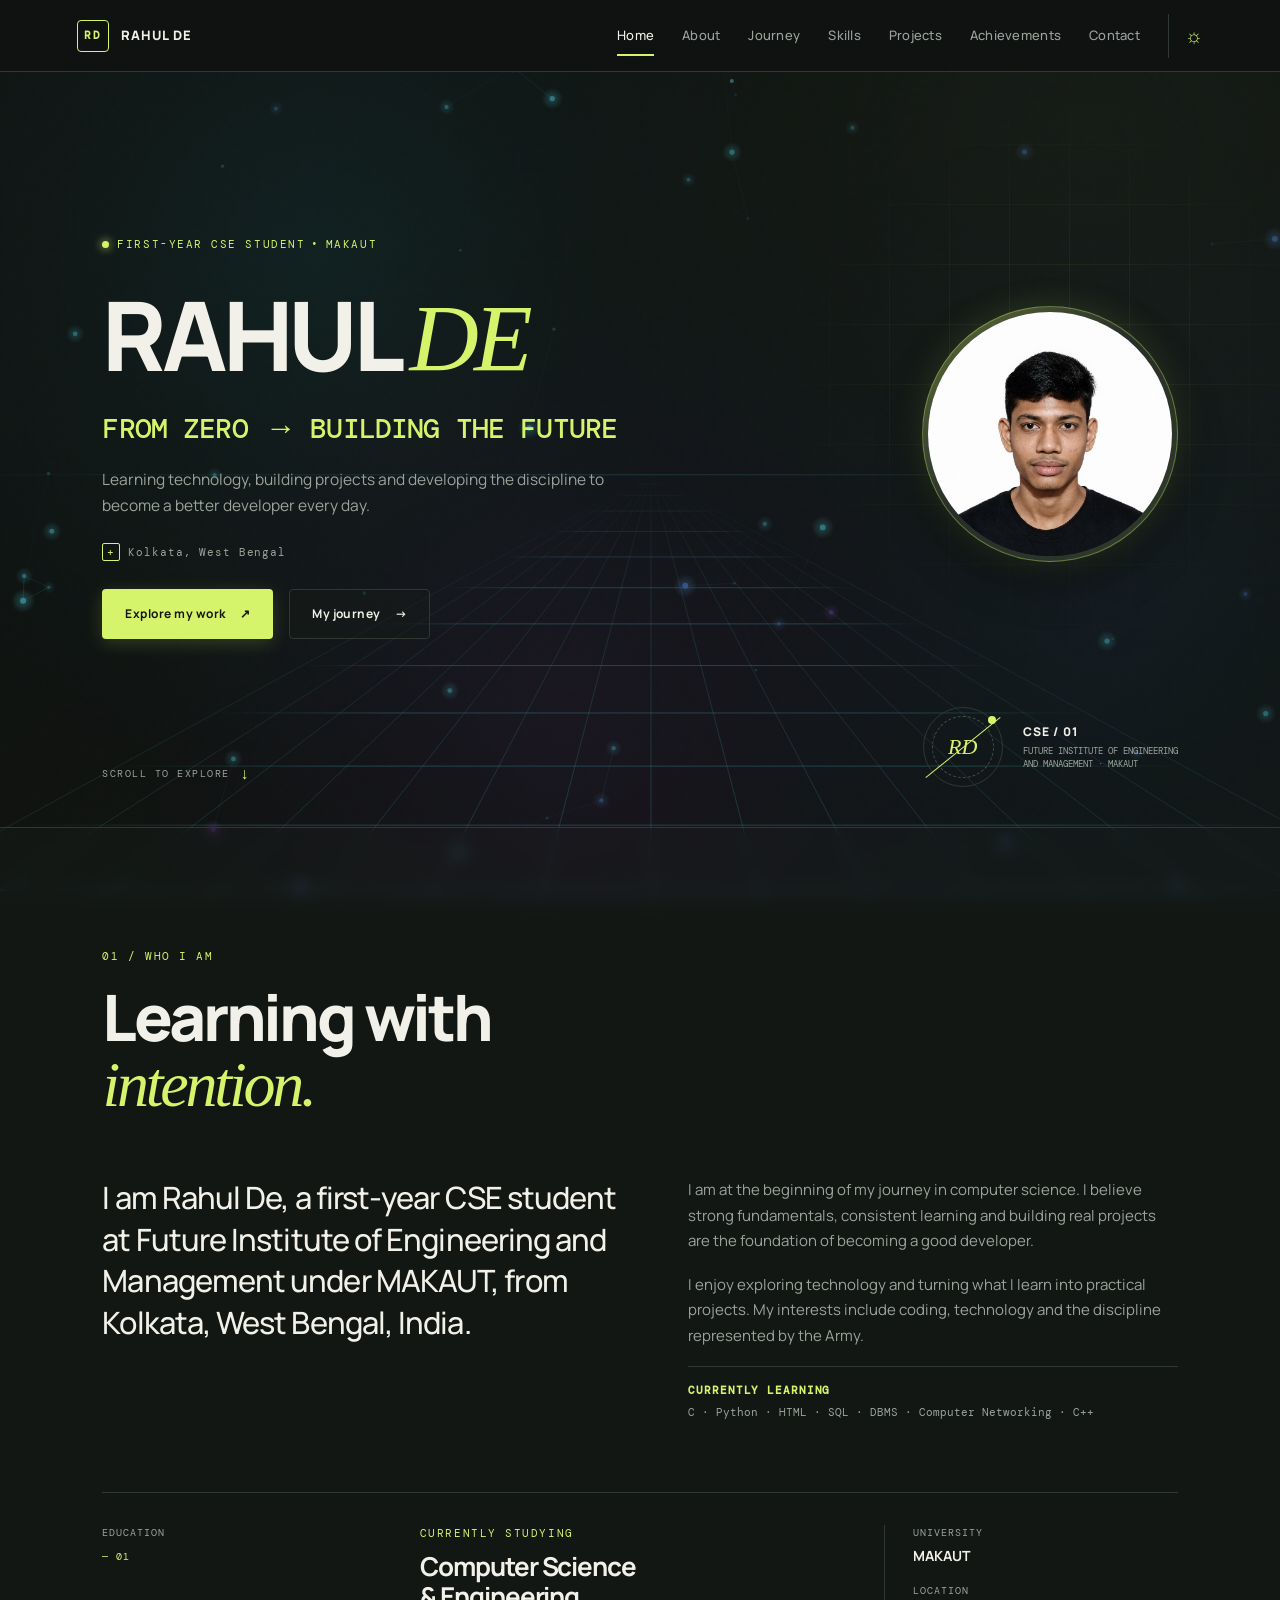
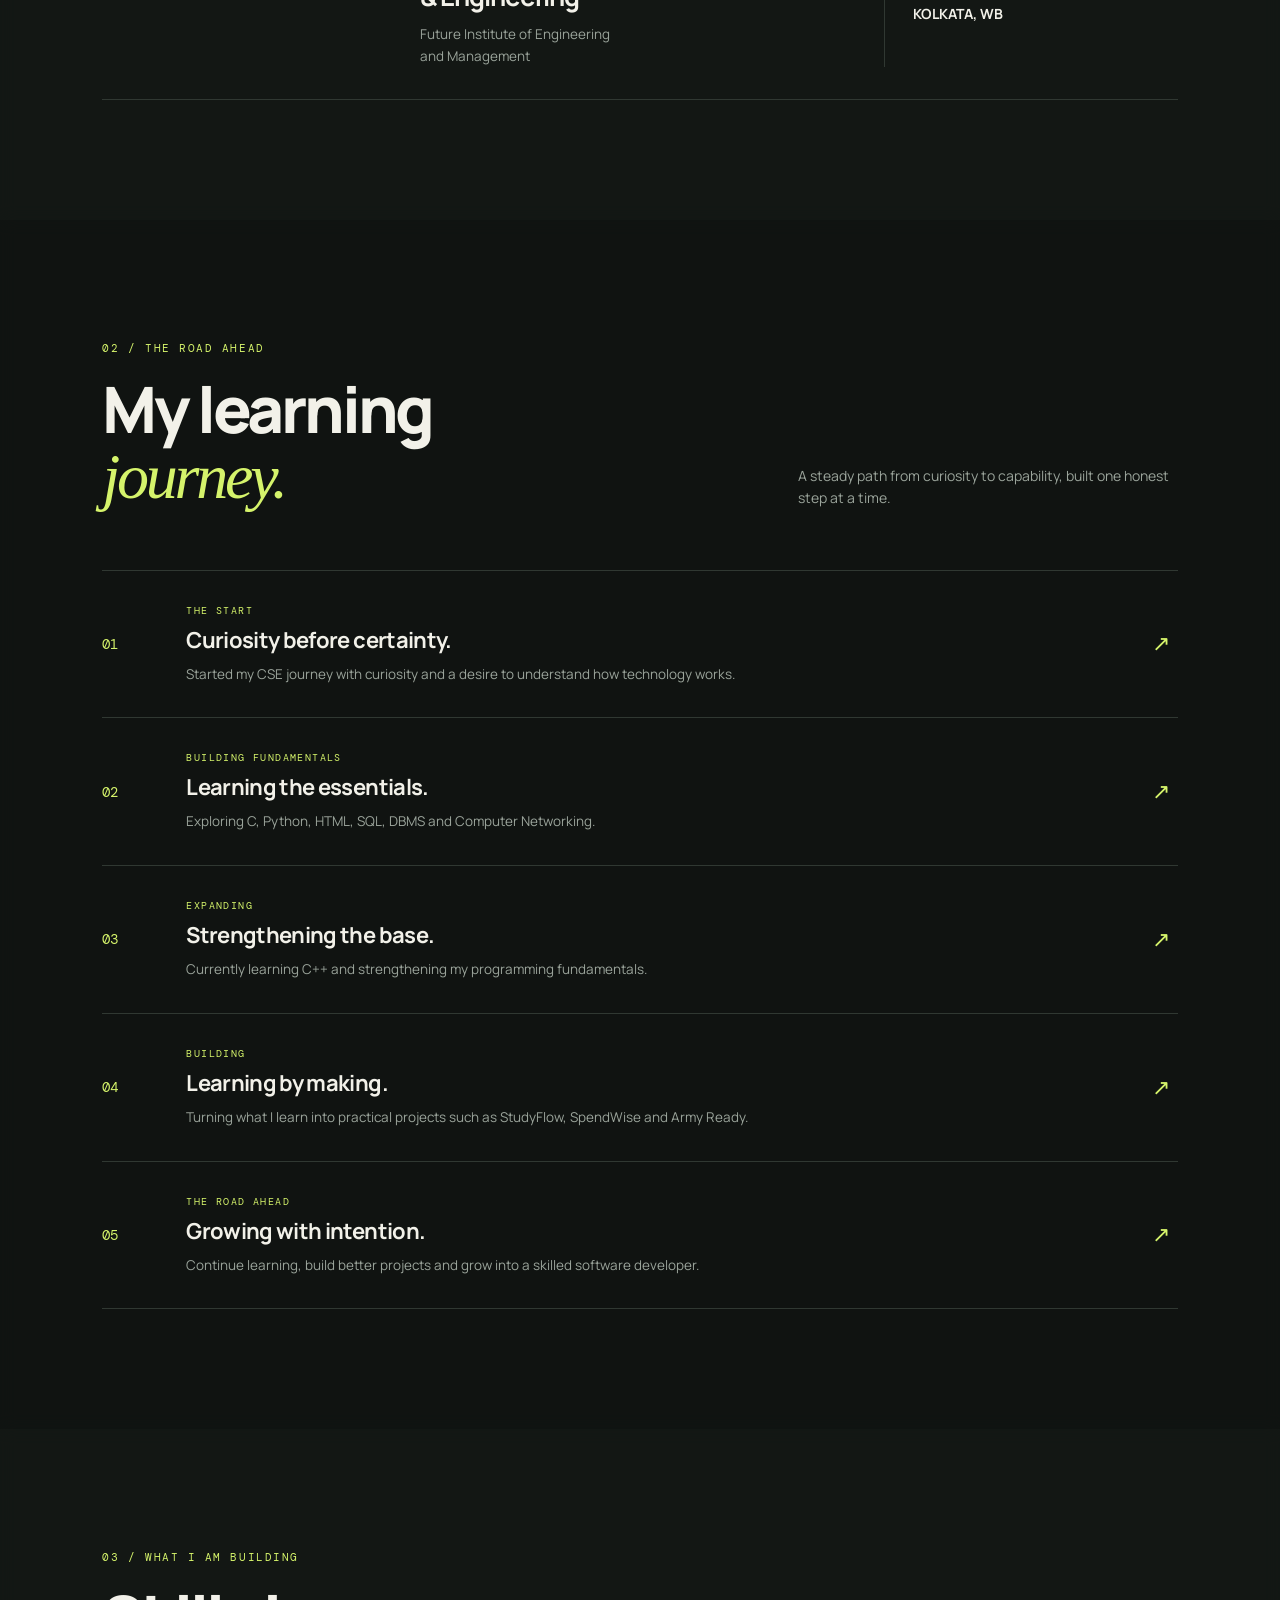
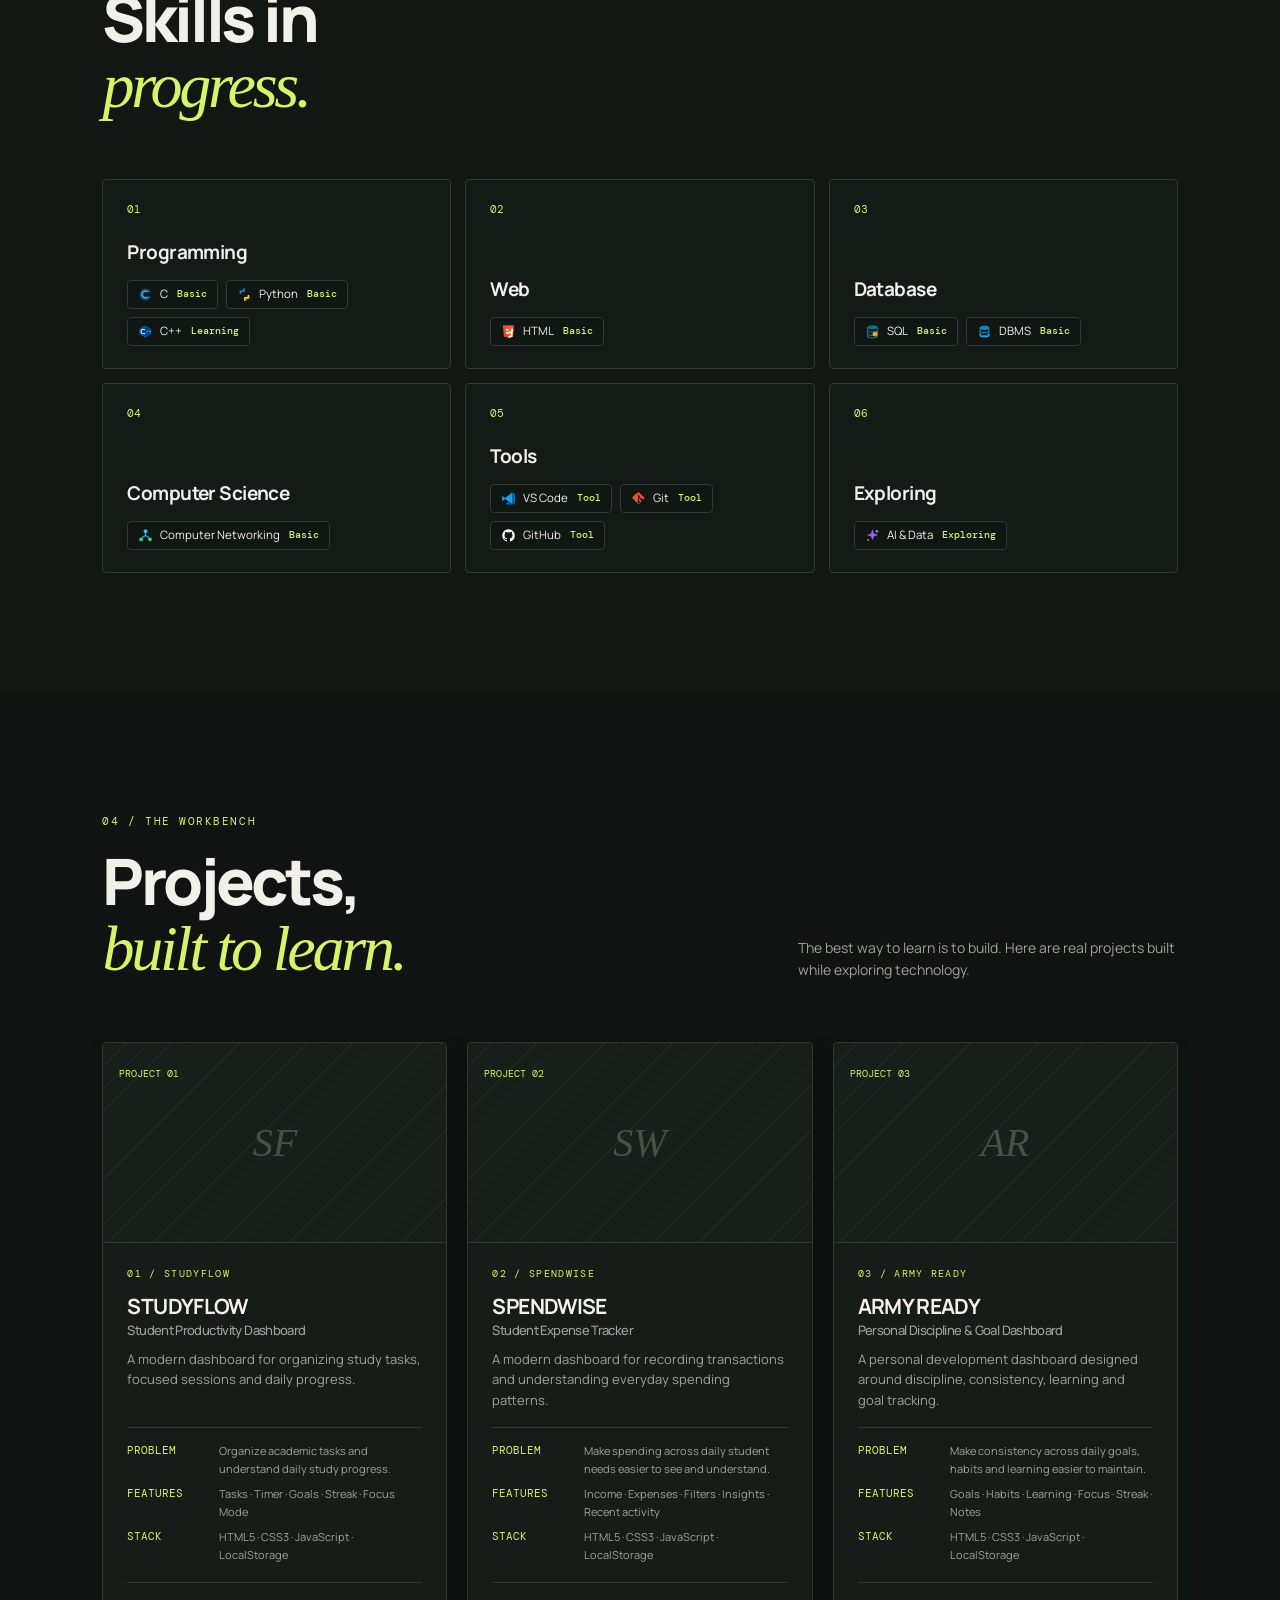
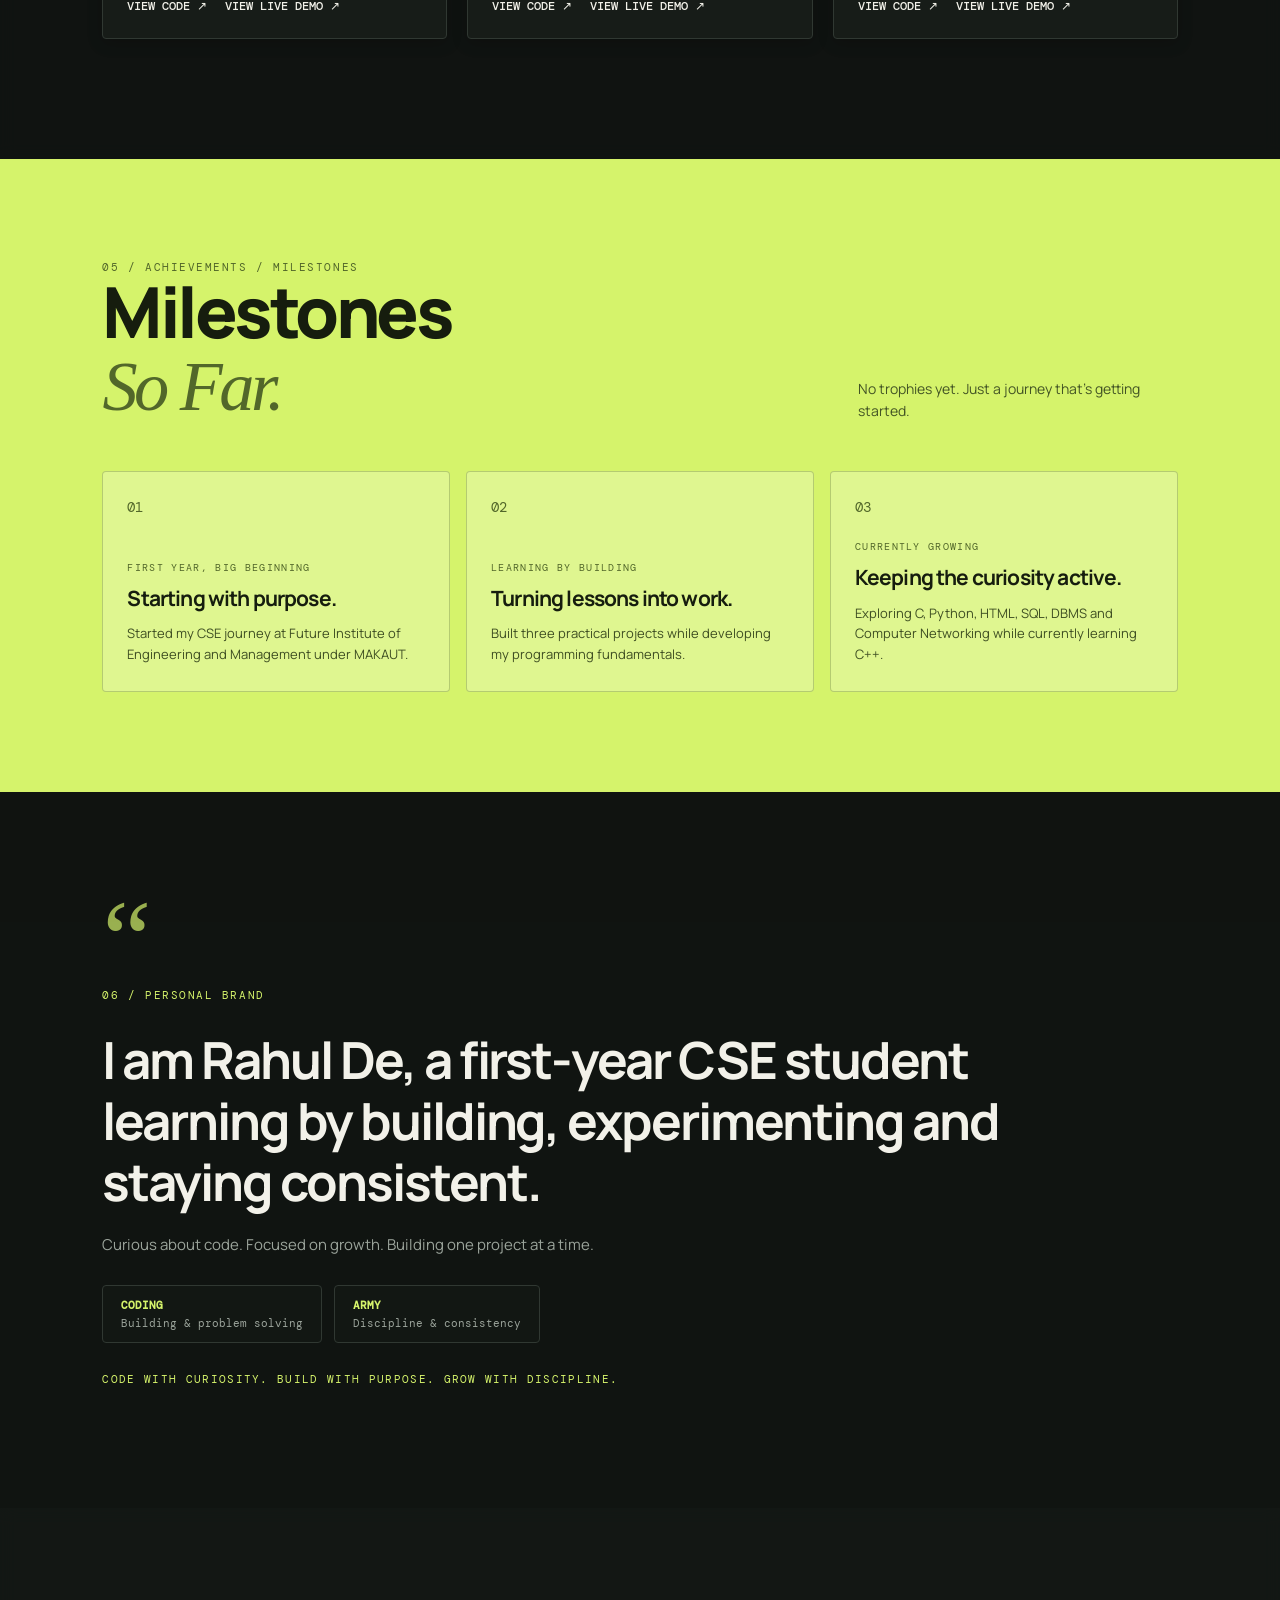
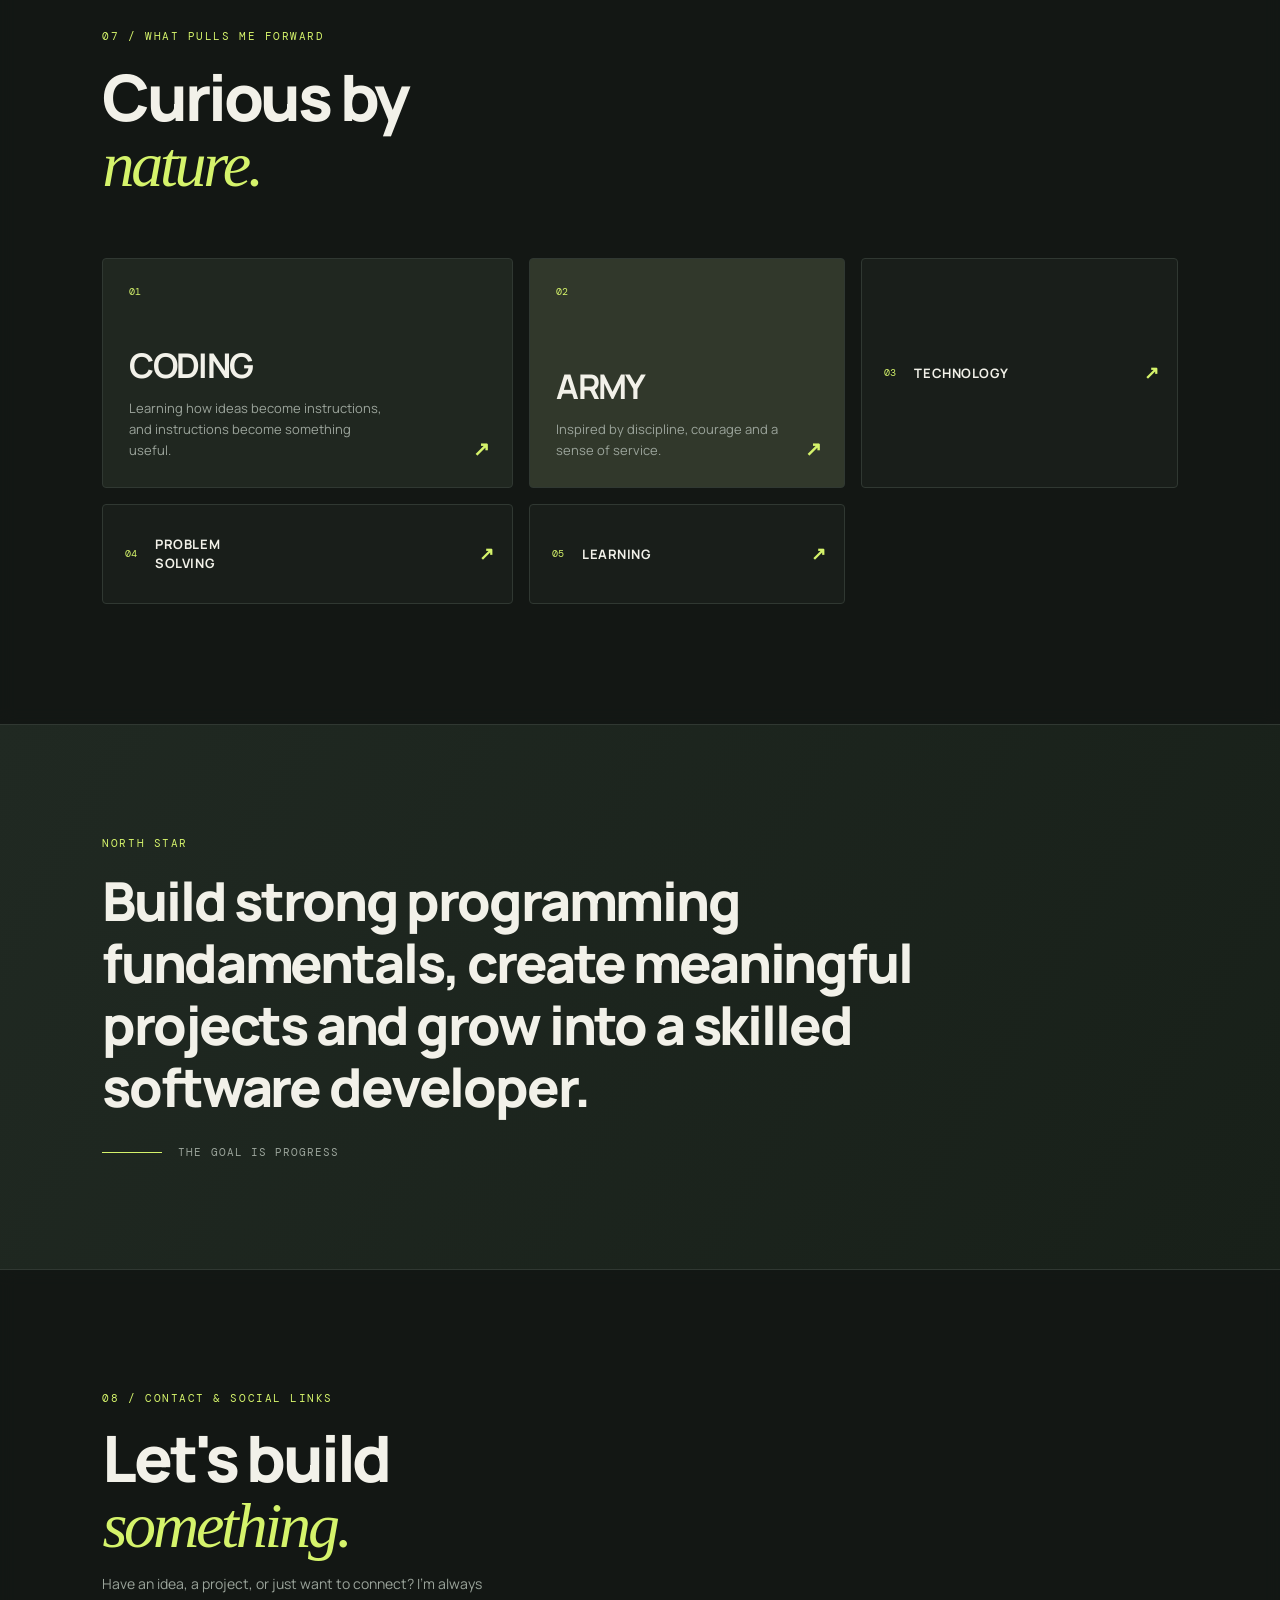
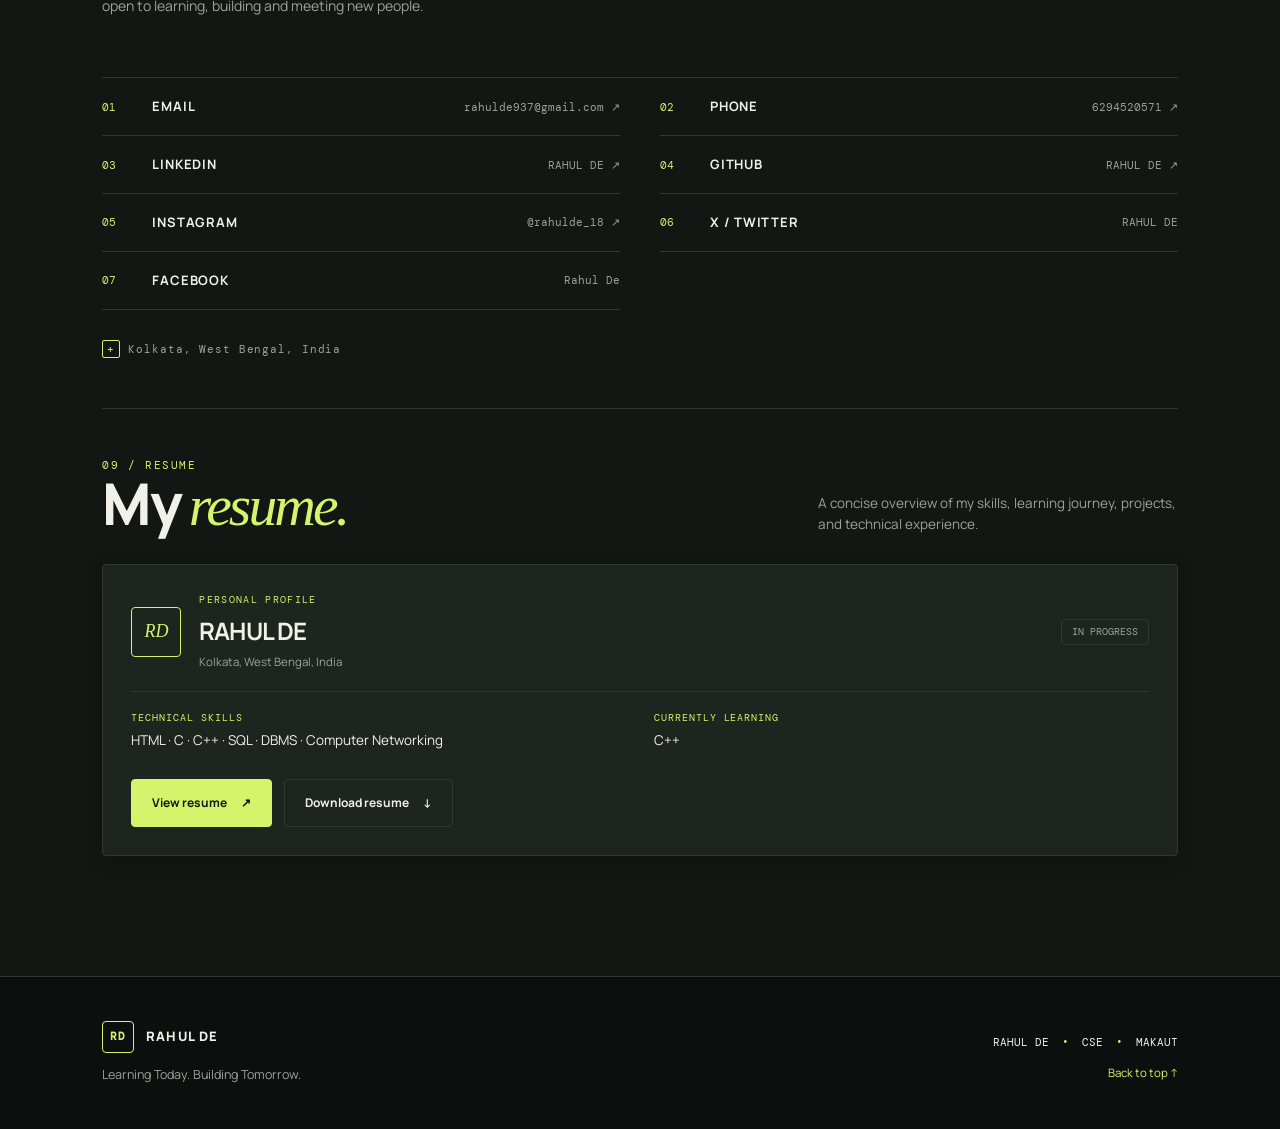
==== RAHUL-DE-PORTFOLIO/index.html @ 6ee325c4 "Add futuristic animated background" ====
<!doctype html>
<html lang="en">
<head>
	<meta charset="utf-8">
	<meta name="viewport" content="width=device-width, initial-scale=1">
	<meta name="description" content="Rahul De is a first-year CSE student beginning his journey in programming, technology and problem solving.">
	<title>Rahul De | CSE Student</title>
	<link rel="preconnect" href="https://fonts.googleapis.com">
	<link rel="preconnect" href="https://fonts.gstatic.com" crossorigin>
	<link href="https://fonts.googleapis.com/css2?family=DM+Mono:wght@400;500&family=Manrope:wght@400;500;600;700;800&display=swap" rel="stylesheet">
	<link rel="stylesheet" href="style.css">
</head>
<body>
	<canvas id="futuristic-bg" class="futuristic-bg cyber-bg" aria-hidden="true"></canvas>
	<div class="scroll-progress" aria-hidden="true"><span></span></div>
	
	<header class="site-header">
		<a class="brand" href="#home" aria-label="Rahul De home"><span>RD</span><strong>RAHUL DE</strong></a>
		<button class="menu-toggle" type="button" aria-expanded="false" aria-controls="site-nav" aria-label="Toggle navigation menu">
			<span></span><span></span><span></span>
			<span class="sr-only">Toggle navigation menu</span>
		</button>
		<nav id="site-nav" class="site-nav" aria-label="Main navigation">
			<a class="nav-link active" href="#home">Home</a>
			<a class="nav-link" href="#about">About</a>
			<a class="nav-link" href="#journey">Journey</a>
			<a class="nav-link" href="#skills">Skills</a>
			<a class="nav-link" href="#projects">Projects</a>
			<a class="nav-link" href="#achievements">Achievements</a>
			<a class="nav-link" href="#contact">Contact</a>
			<button class="theme-toggle" type="button" aria-label="Switch to light theme" title="Toggle theme">
				<span class="theme-icon">☼</span>
			</button>
		</nav>
	</header>

	<main>
		<!-- 01. Hero Section -->
		<section id="home" class="hero section-pad">
			<div class="hero-grid-art" aria-hidden="true"></div>
			<div class="hero-container">
				<div class="hero-copy reveal">
					<p class="eyebrow"><span class="eyebrow-dot"></span> FIRST-YEAR CSE STUDENT <b>•</b> MAKAUT</p>
					<h1>RAHUL <em>DE</em></h1>
					<p class="hero-statement">FROM ZERO <span>→</span> BUILDING THE FUTURE</p>
					<p class="hero-intro">Learning technology, building projects and developing the discipline to become a better developer every day.</p>
					<div class="hero-location"><span>+</span> Kolkata, West Bengal</div>
					<div class="button-row">
						<a class="button button-primary" href="#projects">Explore my work <span>↗</span></a>
						<a class="button button-quiet" href="#about">My journey <span>→</span></a>
					</div>
				</div>
				<div class="hero-photo reveal">
					<div class="hero-photo-frame">
						<img src="./1787078400465_proimage.png" alt="Rahul De - CSE Student" class="hero-photo-img">
					</div>
				</div>
			</div>
			<div class="hero-meta reveal">
				<div class="orbit">
					<span class="orbit-line"></span>
					<span class="orbit-dot"></span>
					<div class="initials">RD</div>
				</div>
				<div>
					<p>CSE / 01</p>
					<small>FUTURE INSTITUTE OF ENGINEERING</small>
					<small>AND MANAGEMENT · MAKAUT</small>
				</div>
			</div>
			<div class="hero-scroll">SCROLL TO EXPLORE <span>↓</span></div>
		</section>

		<!-- 02. About Section -->
		<section id="about" class="section-pad about-section">
			<div class="section-heading reveal">
				<p class="kicker">01 / WHO I AM</p>
				<h2>Learning with<br><i>intention.</i></h2>
			</div>
			<div class="about-grid">
				<div class="about-lead reveal">
					<p>I am Rahul De, a first-year CSE student at Future Institute of Engineering and Management under MAKAUT, from Kolkata, West Bengal, India.</p>
				</div>
				<div class="about-detail reveal">
					<p>I am at the beginning of my journey in computer science. I believe strong fundamentals, consistent learning and building real projects are the foundation of becoming a good developer.</p>
					<p>I enjoy exploring technology and turning what I learn into practical projects. My interests include coding, technology and the discipline represented by the Army.</p>
					<p class="about-learning"><strong>CURRENTLY LEARNING</strong><span>C · Python · HTML · SQL · DBMS · Computer Networking · C++</span></p>
				</div>
			</div>
			<div class="education reveal">
				<div class="education-label">EDUCATION <span>— 01</span></div>
				<div class="education-main">
					<p class="mono">CURRENTLY STUDYING</p>
					<h3>Computer Science<br>&amp; Engineering</h3>
					<p>Future Institute of Engineering<br>and Management</p>
				</div>
				<div class="education-side">
					<p>UNIVERSITY</p>
					<strong>MAKAUT</strong>
					<p>LOCATION</p>
					<strong>KOLKATA, WB</strong>
				</div>
			</div>
		</section>

		<!-- 03. Journey Section -->
		<section id="journey" class="section-pad journey-section">
			<div class="section-heading reveal">
				<div>
					<p class="kicker">02 / THE ROAD AHEAD</p>
					<h2>My learning<br><i>journey.</i></h2>
				</div>
				<p class="heading-note">A steady path from curiosity to capability, built one honest step at a time.</p>
			</div>
			<div class="journey-list">
				<article class="journey-item reveal">
					<span class="journey-number">01</span>
					<div>
						<p class="mono">THE START</p>
						<h3>Curiosity before certainty.</h3>
						<p>Started my CSE journey with curiosity and a desire to understand how technology works.</p>
					</div>
					<span class="journey-mark">↗</span>
				</article>
				<article class="journey-item reveal">
					<span class="journey-number">02</span>
					<div>
						<p class="mono">BUILDING FUNDAMENTALS</p>
						<h3>Learning the essentials.</h3>
						<p>Exploring C, Python, HTML, SQL, DBMS and Computer Networking.</p>
					</div>
					<span class="journey-mark">↗</span>
				</article>
				<article class="journey-item reveal">
					<span class="journey-number">03</span>
					<div>
						<p class="mono">EXPANDING</p>
						<h3>Strengthening the base.</h3>
						<p>Currently learning C++ and strengthening my programming fundamentals.</p>
					</div>
					<span class="journey-mark">↗</span>
				</article>
				<article class="journey-item reveal">
					<span class="journey-number">04</span>
					<div>
						<p class="mono">BUILDING</p>
						<h3>Learning by making.</h3>
						<p>Turning what I learn into practical projects such as StudyFlow, SpendWise and Army Ready.</p>
					</div>
					<span class="journey-mark">↗</span>
				</article>
				<article class="journey-item reveal">
					<span class="journey-number">05</span>
					<div>
						<p class="mono">THE ROAD AHEAD</p>
						<h3>Growing with intention.</h3>
						<p>Continue learning, build better projects and grow into a skilled software developer.</p>
					</div>
					<span class="journey-mark">↗</span>
				</article>
			</div>
		</section>

		<!-- 04. Skills Section -->
		<section id="skills" class="section-pad skills-section">
			<div class="section-heading reveal">
				<p class="kicker">03 / WHAT I AM BUILDING</p>
				<h2>Skills in<br><i>progress.</i></h2>
			</div>
			<div class="skills-grid">
				<article class="skill reveal">
					<span class="skill-index">01</span>
					<div>
						<h3>Programming</h3>
						<div class="skill-list">
							<span><svg class="tech-icon" width="15" height="15" viewBox="0 0 24 24" fill="none" xmlns="http://www.w3.org/2000/svg" aria-hidden="true"><path d="M16.92 4.18A9.9 9.9 0 0 0 12 2.92C6.98 2.92 2.92 6.98 2.92 12s4.06 9.08 9.08 9.08c1.78 0 3.46-.51 4.9-1.42a9.92 9.92 0 0 0 3.73-4.32l-3.32-1.37a6.22 6.22 0 0 1-2.31 2.7 5.6 5.6 0 0 1-3 .83 5.71 5.71 0 0 1-5.7-5.7 5.71 5.71 0 0 1 5.7-5.7c1.1 0 2.14.31 3 .85.87.56 1.54 1.36 1.95 2.3l3.32-1.37a9.77 9.77 0 0 0-3.65-4.7z" fill="#00599C"/><path d="M12 5.5a6.5 6.5 0 0 0-6.5 6.5 6.5 6.5 0 0 0 6.5 6.5c1.47 0 2.82-.49 3.9-1.31l-1.34-2.32a3.84 3.84 0 0 1-2.56.97 3.84 3.84 0 0 1-3.84-3.84 3.84 3.84 0 0 1 3.84-3.84c1 0 1.9.36 2.59 1l1.34-2.32A6.47 6.47 0 0 0 12 5.5z" fill="#659AD2"/></svg>C <b>Basic</b></span>
							<span><svg class="tech-icon" width="15" height="15" viewBox="0 0 24 24" fill="none" xmlns="http://www.w3.org/2000/svg" aria-hidden="true"><path d="M11.9 2c-3.1 0-2.9 1.3-2.9 1.3l.01 1.4h2.9v.4H6.1S4 4.9 4 8c0 3.2 1.8 3.1 1.8 3.1h1.1v-1.5c0-1.8 1.5-1.7 1.5-1.7h2.9c1.7 0 1.6-1.5 1.6-1.5V4.4S13.1 2 11.9 2zm-1.6 1a.6.6 0 1 1 0 1.2.6.6 0 0 1 0-1.2z" fill="#3776AB"/><path d="M12.1 22c3.1 0 2.9-1.3 2.9-1.3l-.01-1.4h-2.9v-.4h5.8s2.1.2 2.1-2.9c0-3.2-1.8-3.1-1.8-3.1h-1.1v1.5c0 1.8-1.5 1.7-1.5 1.7H12.7c-1.7 0-1.6 1.5-1.6 1.5v1.9s-.2 2.5 1 2.5zm1.6-1a.6.6 0 1 1 0-1.2.6.6 0 0 1 0 1.2z" fill="#FFD43B"/></svg>Python <b>Basic</b></span>
							<span><svg class="tech-icon" width="15" height="15" viewBox="0 0 24 24" fill="none" xmlns="http://www.w3.org/2000/svg" aria-hidden="true"><path d="M11.5 2.5L2 8v8l9.5 5.5L21 16V8L11.5 2.5z" fill="#00599C"/><path d="M11.5 4.5L4 8.8v6.4l7.5 4.3 7.5-4.3V8.8L11.5 4.5z" fill="#004482"/><path d="M10.8 14.2c-.6.5-1.4.8-2.3.8-1.7 0-3-1.3-3-3s1.3-3 3-3c.9 0 1.7.3 2.3.8l.9-1.2C10.8 7.9 9.7 7.5 8.5 7.5 6 7.5 4 9.5 4 12s2 4.5 4.5 4.5c1.2 0 2.3-.4 3.2-1.1l-.9-1.2z" fill="#FFFFFF"/><path d="M14.5 10.5v1h-1v1h1v1h1v-1h1v-1h-1v-1h-1zm4 0v1h-1v1h1v1h1v-1h1v-1h-1v-1h-1z" fill="#659AD2"/></svg>C++ <b>Learning</b></span>
						</div>
					</div>
				</article>
				<article class="skill reveal">
					<span class="skill-index">02</span>
					<div>
						<h3>Web</h3>
						<div class="skill-list">
							<span><svg class="tech-icon" width="15" height="15" viewBox="0 0 24 24" fill="none" xmlns="http://www.w3.org/2000/svg" aria-hidden="true"><path d="M3 2l1.6 18.2L12 22l7.4-1.8L21 2H3z" fill="#E34F26"/><path d="M12 3.7v16.5l5.8-1.5L19.3 3.7H12z" fill="#EF652A"/><path d="M12 7.7H7.7l.2 2.5h4.1V7.7zm0 5H8.1l.3 2.6 3.6 1v-2.6l-1.8-.5-.1-1H12v-.5zm0-7.5v2.5h4.4l-.4 4.5H12v2.5h3.9l-.4 4-3.5 1v2.6l6-1.6.8-9.4.3-3.6H12z" fill="#FFFFFF"/></svg>HTML <b>Basic</b></span>
						</div>
					</div>
				</article>
				<article class="skill reveal">
					<span class="skill-index">03</span>
					<div>
						<h3>Database</h3>
						<div class="skill-list">
							<span><svg class="tech-icon" width="15" height="15" viewBox="0 0 24 24" fill="none" xmlns="http://www.w3.org/2000/svg" aria-hidden="true"><ellipse cx="12" cy="5" rx="8" ry="3" fill="#00758F"/><path d="M4 5v5c0 1.66 3.58 3 8 3s8-1.34 8-3V5" stroke="#00758F" stroke-width="2" fill="none"/><path d="M4 10v5c0 1.66 3.58 3 8 3s8-1.34 8-3v-5" stroke="#00758F" stroke-width="2" fill="none"/><path d="M4 15v4c0 1.66 3.58 3 8 3s8-1.34 8-3v-4" stroke="#00758F" stroke-width="2" fill="none"/><circle cx="16" cy="16" r="4" fill="#F29111"/><path d="M14.5 16l1 1 2-2" stroke="#FFFFFF" stroke-width="1.2" stroke-linecap="round" stroke-linejoin="round"/></svg>SQL <b>Basic</b></span>
							<span><svg class="tech-icon" width="15" height="15" viewBox="0 0 24 24" fill="none" xmlns="http://www.w3.org/2000/svg" aria-hidden="true"><ellipse cx="12" cy="6" rx="7" ry="2.5" fill="#0284C7"/><ellipse cx="12" cy="6" rx="7" ry="2.5" stroke="#38BDF8" stroke-width="1"/><path d="M5 6v5c0 1.38 3.13 2.5 7 2.5s7-1.12 7-2.5V6" stroke="#0284C7" stroke-width="1.8" fill="none"/><path d="M5 11v5c0 1.38 3.13 2.5 7 2.5s7-1.12 7-2.5v-5" stroke="#0284C7" stroke-width="1.8" fill="none"/><path d="M5 16v2c0 1.38 3.13 2.5 7 2.5s7-1.12 7-2.5v-2" stroke="#38BDF8" stroke-width="1.8" fill="none"/></svg>DBMS <b>Basic</b></span>
						</div>
					</div>
				</article>
				<article class="skill reveal">
					<span class="skill-index">04</span>
					<div>
						<h3>Computer Science</h3>
						<div class="skill-list">
							<span><svg class="tech-icon" width="15" height="15" viewBox="0 0 24 24" fill="none" xmlns="http://www.w3.org/2000/svg" aria-hidden="true"><circle cx="12" cy="5" r="3" fill="#38BDF8"/><circle cx="5" cy="18" r="3" fill="#34D399"/><circle cx="19" cy="18" r="3" fill="#34D399"/><path d="M12 8v4M12 12l-5 3M12 12l5 3" stroke="#38BDF8" stroke-width="1.8" stroke-linecap="round"/></svg>Computer Networking <b>Basic</b></span>
						</div>
					</div>
				</article>
				<article class="skill reveal">
					<span class="skill-index">05</span>
					<div>
						<h3>Tools</h3>
						<div class="skill-list">
							<span><svg class="tech-icon" width="15" height="15" viewBox="0 0 24 24" fill="none" xmlns="http://www.w3.org/2000/svg" aria-hidden="true"><path d="M17.5 2.1L6.7 11.2l4.8 3.6 6-4.5V2.1z" fill="#0065A9"/><path d="M17.5 21.9l-6-4.5-4.8 3.6L17.5 21.9z" fill="#007ACC"/><path d="M6.7 11.2L2 7.7v8.6l4.7-3.5 4.8 3.6 6 4.5 4.5-2.2V5.3l-4.5-2.2-6 4.5-4.8 3.6z" fill="#1F9CF0"/><path d="M17.5 2.1l4.5 2.2v15.4l-4.5 2.2V2.1z" fill="#0065A9"/></svg>VS Code <b>Tool</b></span>
							<span><svg class="tech-icon" width="15" height="15" viewBox="0 0 24 24" fill="none" xmlns="http://www.w3.org/2000/svg" aria-hidden="true"><path d="M21.6 10.9L13.1 2.4c-.6-.6-1.5-.6-2.1 0L8.9 4.5l2.7 2.7c.6-.2 1.3 0 1.8.5.5.5.6 1.3.3 1.9l2.6 2.6c.6-.3 1.4-.2 1.9.3.7.7.7 1.9 0 2.6-.7.7-1.9.7-2.6 0-.6-.6-.7-1.4-.3-2.1l-2.4-2.4v5.3c.2.1.4.3.5.5.7.7.7 1.9 0 2.6-.7.7-1.9.7-2.6 0-.7-.7-.7-1.9 0-2.6.2-.2.4-.4.6-.5V8.5c-.2-.1-.4-.3-.6-.5-.6-.6-.7-1.4-.3-2.1L8.2 3.8 2.4 9.6c-.6.6-.6 1.5 0 2.1l8.5 8.5c.6.6 1.5.6 2.1 0l8.6-8.6c.6-.6.6-1.6 0-2.2v-.5z" fill="#F05032"/></svg>Git <b>Tool</b></span>
							<span><svg class="tech-icon github-icon" width="15" height="15" viewBox="0 0 24 24" fill="none" xmlns="http://www.w3.org/2000/svg" aria-hidden="true"><path fill-rule="evenodd" clip-rule="evenodd" d="M12 2C6.477 2 2 6.484 2 12.017c0 4.425 2.865 8.18 6.839 9.504.5.092.682-.217.682-.483 0-.237-.008-.868-.013-1.703-2.782.605-3.369-1.343-3.369-1.343-.454-1.158-1.11-1.466-1.11-1.466-.908-.62.069-.608.069-.608 1.003.07 1.53 1.032 1.53 1.032.892 1.53 2.341 1.088 2.91.832.092-.647.35-1.088.636-1.338-2.22-.253-4.555-1.113-4.555-4.951 0-1.093.39-1.988 1.029-2.688-.103-.253-.446-1.272.098-2.65 0 0 .84-.27 2.75 1.026A9.564 9.564 0 0112 6.844c.85.004 1.705.115 2.504.337 1.909-1.296 2.747-1.027 2.747-1.027.546 1.379.202 2.398.1 2.651.64.7 1.028 1.595 1.028 2.688 0 3.848-2.339 4.695-4.566 4.943.359.309.678.92.678 1.855 0 1.338-.012 2.419-.012 2.747 0 .268.18.58.688.482A10.019 10.019 0 0022 12.017C22 6.484 17.522 2 12 2z" fill="#FFFFFF"/></svg>GitHub <b>Tool</b></span>
						</div>
					</div>
				</article>
				<article class="skill reveal">
					<span class="skill-index">06</span>
					<div>
						<h3>Exploring</h3>
						<div class="skill-list">
							<span><svg class="tech-icon" width="15" height="15" viewBox="0 0 24 24" fill="none" xmlns="http://www.w3.org/2000/svg" aria-hidden="true"><path d="M12 2L14.4 8.6L21 11L14.4 13.4L12 20L9.6 13.4L3 11L9.6 8.6L12 2Z" fill="#A855F7"/><circle cx="19" cy="5" r="2" fill="#38BDF8"/><circle cx="5" cy="19" r="1.5" fill="#38BDF8"/></svg>AI &amp; Data <b>Exploring</b></span>
						</div>
					</div>
				</article>
			</div>
		</section>

		<!-- 05. Projects Section -->
		<section id="projects" class="section-pad projects-section">
			<div class="section-heading projects-heading reveal">
				<div>
					<p class="kicker">04 / THE WORKBENCH</p>
					<h2>Projects,<br><i>built to learn.</i></h2>
				</div>
				<p class="heading-note">The best way to learn is to build. Here are real projects built while exploring technology.</p>
			</div>
			<div class="projects-grid">
				<article class="project-card reveal">
					<div class="project-image studyflow-image">
						<span>PROJECT 01</span>
						<div class="image-placeholder">SF</div>
					</div>
					<div class="project-info">
						<p class="mono">01 / STUDYFLOW</p>
						<h3>STUDYFLOW<br><span>Student Productivity Dashboard</span></h3>
						<p>A modern dashboard for organizing study tasks, focused sessions and daily progress.</p>
						<dl>
							<dt>PROBLEM</dt>
							<dd>Organize academic tasks and understand daily study progress.</dd>
							<dt>FEATURES</dt>
							<dd>Tasks · Timer · Goals · Streak · Focus Mode</dd>
							<dt>STACK</dt>
							<dd>HTML5 · CSS3 · JavaScript · LocalStorage</dd>
						</dl>
						<div class="project-links">
							<a href="https://github.com/rahulde2007" target="_blank" rel="noopener noreferrer" aria-label="View code for StudyFlow">VIEW CODE ↗</a>
							<a href="./studyflow/index.html" aria-label="View live demo of StudyFlow">VIEW LIVE DEMO ↗</a>
						</div>
					</div>
				</article>
				<article class="project-card reveal">
					<div class="project-image spendwise-image">
						<span>PROJECT 02</span>
						<div class="image-placeholder">SW</div>
					</div>
					<div class="project-info">
						<p class="mono">02 / SPENDWISE</p>
						<h3>SPENDWISE<br><span>Student Expense Tracker</span></h3>
						<p>A modern dashboard for recording transactions and understanding everyday spending patterns.</p>
						<dl>
							<dt>PROBLEM</dt>
							<dd>Make spending across daily student needs easier to see and understand.</dd>
							<dt>FEATURES</dt>
							<dd>Income · Expenses · Filters · Insights · Recent activity</dd>
							<dt>STACK</dt>
							<dd>HTML5 · CSS3 · JavaScript · LocalStorage</dd>
						</dl>
						<div class="project-links">
							<a href="https://github.com/rahulde2007" target="_blank" rel="noopener noreferrer" aria-label="View code for SpendWise">VIEW CODE ↗</a>
							<a href="./spendwise/index.html" aria-label="View live demo of SpendWise">VIEW LIVE DEMO ↗</a>
						</div>
					</div>
				</article>
				<article class="project-card reveal">
					<div class="project-image army-ready-image">
						<span>PROJECT 03</span>
						<div class="image-placeholder">AR</div>
					</div>
					<div class="project-info">
						<p class="mono">03 / ARMY READY</p>
						<h3>ARMY READY<br><span>Personal Discipline &amp; Goal Dashboard</span></h3>
						<p>A personal development dashboard designed around discipline, consistency, learning and goal tracking.</p>
						<dl>
							<dt>PROBLEM</dt>
							<dd>Make consistency across daily goals, habits and learning easier to maintain.</dd>
							<dt>FEATURES</dt>
							<dd>Goals · Habits · Learning · Focus · Streak · Notes</dd>
							<dt>STACK</dt>
							<dd>HTML5 · CSS3 · JavaScript · LocalStorage</dd>
						</dl>
						<div class="project-links">
							<a href="https://github.com/rahulde2007" target="_blank" rel="noopener noreferrer" aria-label="View code for Army Ready">VIEW CODE ↗</a>
							<a href="./army-ready/index.html" aria-label="View live demo of Army Ready">VIEW LIVE DEMO ↗</a>
						</div>
					</div>
				</article>
			</div>
		</section>

		<!-- 06. Milestones Section -->
		<section id="achievements" class="section-pad achievement-section">
			<div class="milestones-heading reveal">
				<div>
					<p class="kicker">05 / ACHIEVEMENTS / MILESTONES</p>
					<h2>Milestones<br><i>So Far.</i></h2>
				</div>
				<p>No trophies yet. Just a journey that's getting started.</p>
			</div>
			<div class="milestone-list">
				<article class="milestone-card reveal">
					<span class="milestone-number">01</span>
					<div>
						<p class="mono">FIRST YEAR, BIG BEGINNING</p>
						<h3>Starting with purpose.</h3>
						<p>Started my CSE journey at Future Institute of Engineering and Management under MAKAUT.</p>
					</div>
				</article>
				<article class="milestone-card reveal">
					<span class="milestone-number">02</span>
					<div>
						<p class="mono">LEARNING BY BUILDING</p>
						<h3>Turning lessons into work.</h3>
						<p>Built three practical projects while developing my programming fundamentals.</p>
					</div>
				</article>
				<article class="milestone-card reveal">
					<span class="milestone-number">03</span>
					<div>
						<p class="mono">CURRENTLY GROWING</p>
						<h3>Keeping the curiosity active.</h3>
						<p>Exploring C, Python, HTML, SQL, DBMS and Computer Networking while currently learning C++.</p>
					</div>
				</article>
			</div>
		</section>

		<!-- 07. Personal Brand Section -->
		<section class="statement-section section-pad">
			<div class="statement-mark">“</div>
			<p class="kicker reveal">06 / PERSONAL BRAND</p>
			<blockquote class="reveal">I am Rahul De, a first-year CSE student learning by building, experimenting and staying consistent.</blockquote>
			<p class="brand-support reveal">Curious about code. Focused on growth. Building one project at a time.</p>
			<div class="brand-pillars reveal">
				<span><b>CODING</b> Building &amp; problem solving</span>
				<span><b>ARMY</b> Discipline &amp; consistency</span>
			</div>
			<p class="statement-sign reveal">CODE WITH CURIOSITY. BUILD WITH PURPOSE. GROW WITH DISCIPLINE.</p>
		</section>

		<!-- 08. Interests Section -->
		<section id="interests" class="section-pad interests-section">
			<div class="section-heading reveal">
				<p class="kicker">07 / WHAT PULLS ME FORWARD</p>
				<h2>Curious by<br><i>nature.</i></h2>
			</div>
			<div class="interest-grid">
				<article class="interest interest-main reveal">
					<span>01</span>
					<h3>CODING</h3>
					<p>Learning how ideas become instructions, and instructions become something useful.</p>
					<b>↗</b>
				</article>
				<article class="interest interest-army reveal">
					<span>02</span>
					<h3>ARMY</h3>
					<p>Inspired by discipline, courage and a sense of service.</p>
					<b>↗</b>
				</article>
				<div class="interest-mini reveal">
					<span>03</span>
					<strong>TECHNOLOGY</strong>
					<b>↗</b>
				</div>
				<div class="interest-mini reveal">
					<span>04</span>
					<strong>PROBLEM<br>SOLVING</strong>
					<b>↗</b>
				</div>
				<div class="interest-mini reveal">
					<span>05</span>
					<strong>LEARNING</strong>
					<b>↗</b>
				</div>
			</div>
		</section>

		<!-- 09. North Star Goal Section -->
		<section class="goal-section">
			<div class="goal-inner reveal">
				<p class="kicker">NORTH STAR</p>
				<h2>Build strong programming fundamentals, create meaningful projects and grow into a skilled software developer.</h2>
				<div class="goal-line">
					<span></span>
					<p>THE GOAL IS PROGRESS</p>
				</div>
			</div>
		</section>

		<!-- 10. Contact & Social Links Section -->
		<section id="contact" class="section-pad contact-section">
			<div class="section-heading reveal">
				<p class="kicker">08 / CONTACT &amp; SOCIAL LINKS</p>
				<h2>Let's build<br><i>something.</i></h2>
				<p class="heading-note">Have an idea, a project, or just want to connect? I'm always open to learning, building and meeting new people.</p>
			</div>
			<div class="contact-list contact-grid reveal">
				<a href="mailto:rahulde937@gmail.com"><span>01</span><strong>EMAIL</strong><em>rahulde937@gmail.com ↗</em></a>
				<a href="tel:6294520571"><span>02</span><strong>PHONE</strong><em>6294520571 ↗</em></a>
				<a href="https://www.linkedin.com/in/rahul-de-r6294520571" target="_blank" rel="noopener noreferrer"><span>03</span><strong>LINKEDIN</strong><em>RAHUL DE ↗</em></a>
				<a href="https://github.com/rahulde2007" target="_blank" rel="noopener noreferrer"><span>04</span><strong>GITHUB</strong><em>RAHUL DE ↗</em></a>
				<a href="https://www.instagram.com/rahulde_18/" target="_blank" rel="noopener noreferrer"><span>05</span><strong>INSTAGRAM</strong><em>@rahulde_18 ↗</em></a>
				<div><span>06</span><strong>X / TWITTER</strong><em>RAHUL DE</em></div>
				<div><span>07</span><strong>FACEBOOK</strong><em>Rahul De</em></div>
			</div>
			<div class="contact-location reveal"><span>+</span> Kolkata, West Bengal, India</div>
			
			<!-- Resume Sub-section -->
			<section class="resume-section" aria-labelledby="resumeTitle">
				<div class="resume-heading reveal">
					<div>
						<p class="kicker">09 / RESUME</p>
						<h2 id="resumeTitle">My <i>resume.</i></h2>
					</div>
					<p>A concise overview of my skills, learning journey, projects, and technical experience.</p>
				</div>
				<article class="resume-preview reveal">
					<div class="resume-preview-top">
						<span class="resume-file-mark">RD</span>
						<div>
							<p class="mono">PERSONAL PROFILE</p>
							<h3>RAHUL DE</h3>
							<p>Kolkata, West Bengal, India</p>
						</div>
						<span class="resume-status">IN PROGRESS</span>
					</div>
					<div class="resume-preview-body">
						<div>
							<p class="resume-label">TECHNICAL SKILLS</p>
							<p>HTML · C · C++ · SQL · DBMS · Computer Networking</p>
						</div>
						<div>
							<p class="resume-label">CURRENTLY LEARNING</p>
							<p>C++</p>
						</div>
					</div>
					<div class="resume-actions">
						<a class="resume-action" href="./RAHUL_DE_Resume.pdf" target="_blank" rel="noopener noreferrer" aria-label="View Rahul De resume">View resume <span>↗</span></a>
						<a class="resume-action resume-action-outline" href="./RAHUL_DE_Resume.pdf" download aria-label="Download Rahul De resume">Download resume <span>↓</span></a>
					</div>
				</article>
			</section>
		</section>
	</main>

	<!-- Footer -->
	<footer class="site-footer">
		<div>
			<a class="brand" href="#home"><span>RD</span><strong>RAHUL DE</strong></a>
			<p>Learning Today. Building Tomorrow.</p>
		</div>
		<div class="footer-meta">
			<p>RAHUL DE <span>•</span> CSE <span>•</span> MAKAUT</p>
			<a href="#home">Back to top ↑</a>
		</div>
	</footer>

	<script src="script.js"></script>
</body>
</html>
---- RAHUL-DE-PORTFOLIO/style.css ----
/* ==========================================================================
   RAHUL DE - PORTFOLIO STYLESHEET
   Clean, Responsive, Premium Dark/Light Aesthetic
   ========================================================================== */

/* --------------------------------------------------------------------------
   1. Design Tokens & CSS Custom Properties
   -------------------------------------------------------------------------- */
:root {
    --bg: #101311;
    --surface: #171c18;
    --surface-2: #1e251f;
    --surface-hover: #263125;
    --text: #f2f1e9;
    --text-bright: #ffffff;
    --muted: #9ba49b;
    --line: #303832;
    --line-strong: #455240;
    --accent: #d5f36b;
    --accent-dark: #a5c841;
    --accent-glow: rgba(213, 243, 107, 0.18);
    --serif: Georgia, 'Times New Roman', serif;
    --sans: 'Manrope', -apple-system, BlinkMacSystemFont, 'Segoe UI', Roboto, sans-serif;
    --mono: 'DM Mono', monospace;
    --header-height: 72px;
    --radius-sm: 4px;
    --radius-md: 8px;
    --radius-full: 9999px;
    --shadow-sm: 0 4px 16px rgba(0, 0, 0, 0.2);
    --shadow-md: 0 12px 32px rgba(0, 0, 0, 0.28);
    --shadow-lg: 0 20px 48px rgba(0, 0, 0, 0.4);
}

.light-theme {
    --bg: #f2f3e9;
    --surface: #e5e8dd;
    --surface-2: #f7f8ef;
    --surface-hover: #dfe4d5;
    --text: #182019;
    --text-bright: #0c120c;
    --muted: #5c675d;
    --line: #c6cdc0;
    --line-strong: #9ea897;
    --accent: #6f9218;
    --accent-dark: #526e0e;
    --accent-glow: rgba(111, 146, 24, 0.15);
    --shadow-sm: 0 4px 16px rgba(0, 0, 0, 0.06);
    --shadow-md: 0 12px 32px rgba(0, 0, 0, 0.08);
    --shadow-lg: 0 20px 48px rgba(0, 0, 0, 0.12);
}

/* --------------------------------------------------------------------------
   2. Reset & Base Styles
   -------------------------------------------------------------------------- */
*,
*::before,
*::after {
    box-sizing: border-box;
    margin: 0;
    padding: 0;
}

html {
    scroll-behavior: smooth;
    scroll-padding-top: var(--header-height);
    -webkit-text-size-adjust: 100%;
}

body {
    background-color: var(--bg);
    color: var(--text);
    font-family: var(--sans);
    font-size: 16px;
    line-height: 1.6;
    overflow-x: hidden;
    position: relative;
    min-height: 100vh;
    -webkit-font-smoothing: antialiased;
    -moz-osx-font-smoothing: grayscale;
}

/* Background Texture Noise */
body::before {
    content: '';
    position: fixed;
    inset: 0;
    pointer-events: none;
    opacity: 0.035;
    background-image: url("data:image/svg+xml,%3Csvg viewBox='0 0 180 180' xmlns='http://www.w3.org/2000/svg'%3E%3Cfilter id='n'%3E%3CfeTurbulence type='fractalNoise' baseFrequency='.8' numOctaves='4' stitchTiles='stitch'/%3E%3C/filter%3E%3Crect width='100%25' height='100%25' filter='url(%23n)' opacity='.4'/%3E%3C/svg%3E");
    z-index: 1;
}

.light-theme::before {
    opacity: 0.025;
}

/* Futuristic Canvas Background */
.futuristic-bg,
.cyber-bg,
#futuristic-bg,
#cyber-canvas {
    position: fixed;
    top: 0;
    left: 0;
    width: 100%;
    height: 100%;
    pointer-events: none;
    z-index: 0;
    opacity: 1;
}

.light-theme .futuristic-bg,
.light-theme .cyber-bg,
.light-theme #futuristic-bg,
.light-theme #cyber-canvas {
    opacity: 0.6;
}

/* Interactive & Accessibility Utilities */
a {
    color: inherit;
    text-decoration: none;
}

button {
    font: inherit;
    color: inherit;
    background: none;
    border: none;
    cursor: pointer;
}

img {
    max-width: 100%;
    display: block;
}

a:focus-visible,
button:focus-visible {
    outline: 2px solid var(--accent);
    outline-offset: 4px;
}

.sr-only {
    position: absolute;
    width: 1px;
    height: 1px;
    padding: 0;
    margin: -1px;
    overflow: hidden;
    clip: rect(0, 0, 0, 0);
    white-space: nowrap;
    border: 0;
}

/* Scroll Progress Bar */
.scroll-progress {
    height: 3px;
    background: transparent;
    position: fixed;
    top: 0;
    left: 0;
    width: 100%;
    z-index: 10002;
}

.scroll-progress span {
    display: block;
    height: 100%;
    width: 0%;
    background: var(--accent);
    transition: width 0.08s linear;
}

/* --------------------------------------------------------------------------
   3. Typography & Shared Elements
   -------------------------------------------------------------------------- */
h1,
h2,
h3,
h4,
p {
    margin-top: 0;
}

.kicker,
.mono,
.eyebrow {
    font-family: var(--mono);
    font-size: 11px;
    letter-spacing: 0.14em;
    color: var(--accent);
    text-transform: uppercase;
}

.eyebrow-dot {
    display: inline-block;
    width: 7px;
    height: 7px;
    background: var(--accent);
    margin-right: 8px;
    border-radius: 50%;
    box-shadow: 0 0 10px var(--accent);
    vertical-align: middle;
}

.section-pad {
    padding: 120px 8vw;
    position: relative;
    z-index: 2;
}

.section-heading {
    max-width: 700px;
    margin-bottom: 60px;
}

.section-heading .kicker {
    margin-bottom: 18px;
}

.section-heading h2,
h2 {
    font-size: clamp(2.4rem, 5vw, 4.8rem);
    line-height: 1.02;
    letter-spacing: -0.05em;
    font-weight: 800;
}

.section-heading h2 i,
h2 i {
    color: var(--accent);
    font-family: var(--serif);
    font-style: italic;
    font-weight: 400;
}

.heading-note {
    font-size: 14px;
    color: var(--muted);
    max-width: 380px;
    line-height: 1.6;
    margin-top: 14px;
}

/* Button Component */
.button {
    font-size: 12px;
    font-weight: 700;
    letter-spacing: 0.04em;
    padding: 14px 22px;
    display: inline-flex;
    gap: 14px;
    align-items: center;
    justify-content: center;
    border: 1px solid transparent;
    border-radius: var(--radius-sm);
    transition: transform 0.22s ease, background-color 0.22s ease, border-color 0.22s ease, box-shadow 0.22s ease;
    white-space: nowrap;
}

.button-primary {
    background: var(--accent);
    color: #11170c;
    box-shadow: 0 4px 18px var(--accent-glow);
}

.button-primary:hover {
    background: #efffa9;
    transform: translateY(-2px);
    box-shadow: 0 8px 24px var(--accent-glow);
}

.button-quiet {
    color: var(--text);
    border-color: var(--line);
    background: rgba(23, 28, 24, 0.4);
}

.button-quiet:hover {
    border-color: var(--accent);
    color: var(--accent);
    transform: translateY(-2px);
}

.light-theme .button-quiet {
    background: rgba(247, 248, 239, 0.6);
}

/* Tech Icon Styles */
.tech-icon {
    width: 15px;
    height: 15px;
    flex-shrink: 0;
    display: inline-block;
    vertical-align: middle;
    transition: transform 0.2s ease;
}

.light-theme .github-icon path {
    fill: #181717;
}

/* --------------------------------------------------------------------------
   4. Header & Navigation (Fixed with High Z-Index)
   -------------------------------------------------------------------------- */
.site-header {
    position: fixed;
    top: 0;
    left: 0;
    width: 100%;
    height: var(--header-height);
    display: flex;
    align-items: center;
    justify-content: space-between;
    padding: 0 6vw;
    background: rgba(16, 19, 17, 0.94);
    backdrop-filter: blur(14px);
    -webkit-backdrop-filter: blur(14px);
    border-bottom: 1px solid var(--line);
    z-index: 9999;
    transition: background-color 0.3s ease, border-color 0.3s ease;
}

.light-theme .site-header {
    background: rgba(242, 243, 233, 0.95);
    border-bottom-color: var(--line);
}

.brand {
    display: flex;
    align-items: center;
    gap: 12px;
    font-size: 13px;
    letter-spacing: 0.1em;
    font-weight: 800;
    z-index: 10001;
}

.brand span {
    display: grid;
    place-items: center;
    width: 32px;
    height: 32px;
    border: 1px solid var(--accent);
    color: var(--accent);
    font-family: var(--mono);
    font-size: 11px;
    border-radius: var(--radius-sm);
}

.brand strong {
    font-weight: 800;
    letter-spacing: 0.08em;
}

.site-nav {
    display: flex;
    align-items: center;
    gap: 28px;
    font-size: 13px;
    color: var(--muted);
    letter-spacing: 0.02em;
}

.nav-link {
    position: relative;
    padding: 10px 0;
    transition: color 0.2s ease;
    font-weight: 500;
}

.nav-link:hover,
.nav-link.active {
    color: var(--text);
}

.nav-link.active::after {
    content: '';
    position: absolute;
    height: 2px;
    background: var(--accent);
    left: 0;
    right: 0;
    bottom: 0;
}

.theme-toggle {
    font-size: 20px;
    color: var(--accent);
    padding: 6px 0 6px 16px;
    border-left: 1px solid var(--line);
    display: flex;
    align-items: center;
    justify-content: center;
    transition: transform 0.2s ease, color 0.2s ease;
}

.theme-toggle:hover {
    transform: scale(1.1);
}

.menu-toggle {
    display: none;
    background: none;
    border: none;
    width: 44px;
    height: 44px;
    padding: 10px 8px;
    flex-direction: column;
    justify-content: center;
    align-items: center;
    gap: 5px;
    cursor: pointer;
    z-index: 10001;
}

.menu-toggle span:not(.sr-only) {
    height: 2px;
    width: 22px;
    background: var(--text);
    display: block;
    border-radius: 1px;
    transition: transform 0.25s ease, opacity 0.25s ease;
}

/* --------------------------------------------------------------------------
   5. Hero Section (Clean Layout, Fluid Typography, Zero Overlap)
   -------------------------------------------------------------------------- */
.hero {
    position: relative;
    padding-top: calc(var(--header-height) + 60px);
    padding-bottom: 90px;
    min-height: calc(100vh - var(--header-height));
    display: flex;
    flex-direction: column;
    justify-content: center;
    background: radial-gradient(circle at 85% 18%, rgba(38, 49, 37, 0.3) 0%, transparent 40%),
        linear-gradient(135deg, rgba(16, 19, 17, 0.4) 20%, rgba(18, 25, 20, 0.5) 100%);
    border-bottom: 1px solid var(--line);
    overflow: hidden;
    z-index: 2;
}

.light-theme .hero {
    background: radial-gradient(circle at 85% 18%, rgba(219, 231, 189, 0.35) 0%, transparent 40%),
        linear-gradient(135deg, rgba(244, 245, 235, 0.65) 20%, rgba(231, 236, 223, 0.72) 100%);
}

.hero-grid-art {
    position: absolute;
    z-index: 0;
    width: 45vw;
    height: 45vw;
    max-width: 650px;
    max-height: 650px;
    right: -5vw;
    top: 10%;
    border: 1px solid rgba(213, 243, 107, 0.12);
    background: linear-gradient(rgba(213, 243, 107, 0.08) 1px, transparent 1px),
        linear-gradient(90deg, rgba(213, 243, 107, 0.08) 1px, transparent 1px);
    background-size: clamp(35px, 5vw, 60px) clamp(35px, 5vw, 60px);
    mask-image: radial-gradient(circle at center, black 0%, transparent 72%);
    -webkit-mask-image: radial-gradient(circle at center, black 0%, transparent 72%);
    animation: hero-drift 16s ease-in-out infinite alternate;
    pointer-events: none;
}

@keyframes hero-drift {
    from {
        transform: translate3d(0, 0, 0) rotate(0deg);
    }

    to {
        transform: translate3d(-18px, 14px, 0) rotate(2deg);
    }
}

.hero-container {
    display: flex;
    align-items: center;
    justify-content: space-between;
    gap: 48px;
    position: relative;
    z-index: 2;
    width: 100%;
}

.hero-copy {
    max-width: 720px;
    flex: 1;
}

.hero-copy .eyebrow {
    margin-bottom: 16px;
    display: inline-flex;
    align-items: center;
}

.hero-copy .eyebrow b {
    color: var(--accent);
    font-weight: 400;
    margin: 0 6px;
}

.hero-copy h1 {
    font-size: clamp(3.2rem, 7.5vw, 7.2rem);
    line-height: 1.02;
    letter-spacing: -0.05em;
    font-weight: 800;
    margin: 16px 0 20px;
    word-break: break-word;
}

.hero-copy h1 em {
    color: var(--accent);
    font-family: var(--serif);
    font-style: italic;
    font-weight: 400;
}

.hero-statement {
    font-family: var(--mono);
    font-size: clamp(1.1rem, 2.2vw, 1.8rem);
    font-weight: 500;
    line-height: 1.3;
    letter-spacing: -0.03em;
    color: var(--accent);
    margin-bottom: 18px;
}

.hero-statement span {
    font-family: var(--serif);
    font-style: italic;
    font-size: 1.1em;
}

.hero-copy .hero-intro {
    font-size: 15.5px;
    line-height: 1.7;
    max-width: 520px;
    color: var(--muted);
    margin-bottom: 20px;
}

.hero-location {
    font-family: var(--mono);
    font-size: 11px;
    letter-spacing: 0.08em;
    color: var(--muted);
    margin-bottom: 28px;
    display: inline-flex;
    align-items: center;
    gap: 8px;
}

.hero-location span {
    display: inline-grid;
    place-items: center;
    border: 1px solid var(--accent);
    color: var(--accent);
    width: 18px;
    height: 18px;
    font-size: 11px;
    border-radius: 2px;
}

.button-row {
    display: flex;
    align-items: center;
    gap: 16px;
    flex-wrap: wrap;
}

/* Hero Profile Photo */
.hero-photo {
    flex-shrink: 0;
    display: flex;
    align-items: center;
    justify-content: center;
}

.hero-photo-frame {
    position: relative;
    width: clamp(200px, 20vw, 270px);
    height: clamp(200px, 20vw, 270px);
    aspect-ratio: 1 / 1;
    border-radius: 50%;
    padding: 5px;
    background: linear-gradient(135deg, rgba(213, 243, 107, 0.4), rgba(48, 56, 50, 0.7) 45%, rgba(213, 243, 107, 0.15));
    border: 1px solid rgba(213, 243, 107, 0.35);
    box-shadow: 0 0 35px rgba(213, 243, 107, 0.14), 0 20px 45px rgba(0, 0, 0, 0.45);
    transition: transform 0.35s ease, box-shadow 0.35s ease, border-color 0.35s ease;
}

.hero-photo-frame:hover {
    transform: translateY(-4px);
    box-shadow: 0 0 45px rgba(213, 243, 107, 0.22), 0 24px 50px rgba(0, 0, 0, 0.55);
    border-color: var(--accent);
}

.hero-photo-img {
    width: 100%;
    height: 100%;
    object-fit: cover;
    object-position: center 16%;
    border-radius: 50%;
    display: block;
    background: var(--surface);
}

.light-theme .hero-photo-frame {
    background: linear-gradient(135deg, rgba(111, 146, 24, 0.35), rgba(198, 205, 192, 0.7) 45%, rgba(111, 146, 24, 0.15));
    border-color: rgba(111, 146, 24, 0.4);
    box-shadow: 0 0 30px rgba(111, 146, 24, 0.12), 0 15px 35px rgba(0, 0, 0, 0.08);
}

/* Hero Meta & Orbit Badge */
.hero-meta {
    position: absolute;
    right: 8vw;
    bottom: 40px;
    display: flex;
    align-items: center;
    gap: 20px;
    font-size: 12px;
    z-index: 2;
}

.hero-meta p {
    margin: 0 0 3px;
    font-weight: 800;
    letter-spacing: 0.1em;
}

.hero-meta small {
    display: block;
    color: var(--muted);
    font-family: var(--mono);
    font-size: 9px;
    line-height: 1.5;
}

.orbit {
    width: 80px;
    height: 80px;
    display: grid;
    place-items: center;
    border: 1px solid var(--line);
    border-radius: 50%;
    position: relative;
    flex-shrink: 0;
}

.orbit::before {
    content: '';
    position: absolute;
    inset: 8px;
    border: 1px dashed var(--line-strong);
    border-radius: 50%;
}

.orbit-line {
    position: absolute;
    width: 96px;
    border-top: 1px solid var(--accent);
    transform: rotate(-39deg);
}

.orbit-dot {
    position: absolute;
    width: 8px;
    height: 8px;
    background: var(--accent);
    right: 6px;
    top: 8px;
    border-radius: 50%;
}

.initials {
    font-family: var(--serif);
    font-size: 22px;
    font-style: italic;
    color: var(--accent);
}

.hero-scroll {
    position: absolute;
    bottom: 40px;
    left: 8vw;
    font-family: var(--mono);
    font-size: 10px;
    color: var(--muted);
    letter-spacing: 0.15em;
    display: flex;
    align-items: center;
    gap: 10px;
    animation: scroll-pulse 2.2s ease-in-out infinite;
    z-index: 2;
}

.hero-scroll span {
    color: var(--accent);
    font-size: 16px;
}

@keyframes scroll-pulse {

    0%,
    100% {
        opacity: 0.55;
        transform: translateY(0);
    }

    50% {
        opacity: 1;
        transform: translateY(4px);
    }
}

/* --------------------------------------------------------------------------
   6. About & Education Section
   -------------------------------------------------------------------------- */
.about-section {
    background: rgba(23, 28, 24, 0.5);
    backdrop-filter: blur(8px);
    -webkit-backdrop-filter: blur(8px);
}

.light-theme .about-section {
    background: rgba(229, 232, 221, 0.7);
}

.about-grid {
    display: grid;
    grid-template-columns: 1.1fr 1fr;
    gap: 48px;
    margin-bottom: 70px;
}

.about-lead p {
    font-size: clamp(1.3rem, 2.4vw, 2.2rem);
    line-height: 1.35;
    letter-spacing: -0.03em;
    font-weight: 500;
}

.about-detail {
    color: var(--muted);
    font-size: 15px;
    line-height: 1.7;
}

.about-detail p+p {
    margin-top: 18px;
}

.about-learning {
    border-top: 1px solid var(--line);
    padding-top: 16px;
    margin-top: 24px;
    font: 11px var(--mono);
    color: var(--accent);
}

.about-learning strong {
    display: block;
    margin-bottom: 6px;
    font-weight: 600;
    letter-spacing: 0.08em;
}

.about-learning span {
    display: block;
    color: var(--muted);
    line-height: 1.7;
}

.education {
    border-top: 1px solid var(--line);
    border-bottom: 1px solid var(--line);
    display: grid;
    grid-template-columns: 1fr 1.5fr 1fr;
    padding: 32px 0;
    gap: 24px;
}

.education-label,
.education-side p {
    font-family: var(--mono);
    font-size: 10px;
    color: var(--muted);
    letter-spacing: 0.1em;
}

.education-label span {
    color: var(--accent);
    display: block;
    margin-top: 8px;
}

.education-main .mono {
    margin-bottom: 10px;
}

.education-main h3 {
    font-size: 26px;
    line-height: 1.15;
    letter-spacing: -0.04em;
    margin-bottom: 12px;
}

.education-main>p:last-child {
    font-size: 13.5px;
    color: var(--muted);
}

.education-side {
    border-left: 1px solid var(--line);
    padding-left: 28px;
}

.education-side p {
    margin: 0 0 4px;
}

.education-side strong {
    display: block;
    font-size: 14px;
    margin-bottom: 16px;
}

/* --------------------------------------------------------------------------
   7. Journey / Road Ahead Section
   -------------------------------------------------------------------------- */
.journey-section {
    background: rgba(17, 21, 18, 0.5);
    backdrop-filter: blur(8px);
    -webkit-backdrop-filter: blur(8px);
    position: relative;
}

.light-theme .journey-section {
    background: rgba(238, 240, 230, 0.7);
}

.journey-section .section-heading {
    display: flex;
    justify-content: space-between;
    align-items: flex-end;
    max-width: none;
    gap: 24px;
}

.journey-list {
    border-top: 1px solid var(--line);
    position: relative;
}

.journey-item {
    display: grid;
    grid-template-columns: 60px 1fr auto;
    align-items: center;
    gap: 24px;
    padding: 32px 0;
    border-bottom: 1px solid var(--line);
    transition: padding-left 0.25s ease, background-color 0.25s ease;
}

.journey-item:hover {
    padding-left: 14px;
    background: linear-gradient(90deg, rgba(30, 39, 29, 0.5), transparent);
}

.light-theme .journey-item:hover {
    background: linear-gradient(90deg, rgba(220, 230, 210, 0.5), transparent);
}

.journey-number {
    font: 14px var(--mono);
    color: var(--accent);
}

.journey-item .mono {
    font-size: 10px;
    margin-bottom: 4px;
}

.journey-item h3 {
    font-size: 22px;
    margin: 4px 0 6px;
    letter-spacing: -0.03em;
}

.journey-item p:last-child {
    font-size: 13.5px;
    color: var(--muted);
    margin: 0;
    max-width: 620px;
}

.journey-mark {
    color: var(--accent);
    font-size: 22px;
    padding-right: 8px;
}

/* --------------------------------------------------------------------------
   8. Skills Section
   -------------------------------------------------------------------------- */
.skills-section {
    background: rgba(23, 28, 24, 0.5);
    backdrop-filter: blur(8px);
    -webkit-backdrop-filter: blur(8px);
}

.light-theme .skills-section {
    background: rgba(229, 232, 221, 0.7);
}

.skills-grid {
    display: grid;
    grid-template-columns: repeat(3, 1fr);
    gap: 14px;
}

.skill {
    border: 1px solid var(--line);
    background: rgba(23, 29, 24, 0.6);
    padding: 22px 24px;
    border-radius: var(--radius-sm);
    display: flex;
    flex-direction: column;
    justify-content: space-between;
    min-height: 190px;
    transition: transform 0.25s ease, border-color 0.25s ease, background-color 0.25s ease, box-shadow 0.25s ease;
}

.skill:hover {
    transform: translateY(-4px);
    border-color: var(--accent);
    background: rgba(39, 52, 35, 0.85);
    box-shadow: var(--shadow-sm);
}

.light-theme .skill {
    background: rgba(247, 248, 239, 0.7);
}

.light-theme .skill:hover {
    background: rgba(230, 238, 218, 0.95);
}

.skill-index {
    font: 11px var(--mono);
    color: var(--accent);
}

.skill h3 {
    font-size: 19px;
    letter-spacing: -0.03em;
    margin: 14px 0 12px;
}

.skill-list {
    display: flex;
    flex-wrap: wrap;
    gap: 8px;
}

.skill-list span {
    display: inline-flex;
    align-items: center;
    gap: 7px;
    border: 1px solid var(--line);
    padding: 6px 10px;
    font-size: 11.5px;
    border-radius: var(--radius-sm);
    background: rgba(0, 0, 0, 0.15);
    color: var(--text);
    line-height: 1.2;
}

.light-theme .skill-list span {
    background: rgba(255, 255, 255, 0.6);
}

.skill-list b {
    font: 9.5px var(--mono);
    font-weight: 500;
    color: var(--accent);
    margin-left: 2px;
}

/* --------------------------------------------------------------------------
   9. Projects Workbench Section
   -------------------------------------------------------------------------- */
.projects-section {
    background: rgba(17, 21, 18, 0.5);
    backdrop-filter: blur(8px);
    -webkit-backdrop-filter: blur(8px);
}

.light-theme .projects-section {
    background: rgba(238, 240, 230, 0.7);
}

.projects-heading {
    display: flex;
    justify-content: space-between;
    align-items: flex-end;
    max-width: none;
    gap: 24px;
}

.projects-grid {
    display: grid;
    grid-template-columns: repeat(3, 1fr);
    gap: 20px;
}

.project-card {
    background: var(--surface);
    border: 1px solid var(--line);
    border-radius: var(--radius-sm);
    overflow: hidden;
    display: flex;
    flex-direction: column;
    transition: transform 0.28s ease, border-color 0.28s ease, box-shadow 0.28s ease;
    box-shadow: var(--shadow-sm);
}

.project-card:hover {
    border-color: var(--accent);
    transform: translateY(-6px);
    box-shadow: var(--shadow-md);
}

.project-image {
    height: 200px;
    background: repeating-linear-gradient(135deg, #202820 0, #202820 1px, transparent 1px, transparent 16px), #181e19;
    position: relative;
    padding: 16px;
    border-bottom: 1px solid var(--line);
}

.light-theme .project-image {
    background: repeating-linear-gradient(135deg, #e0e6da 0, #e0e6da 1px, transparent 1px, transparent 16px), #d8e0d1;
}

.project-image span {
    font: 10px var(--mono);
    color: var(--accent);
    position: relative;
    z-index: 1;
}

.image-placeholder {
    position: absolute;
    inset: 0;
    display: grid;
    place-items: center;
    color: var(--line-strong);
    font: italic 40px var(--serif);
}

.project-info {
    padding: 24px;
    display: flex;
    flex-direction: column;
    flex: 1;
}

.project-info .mono {
    font-size: 9.5px;
    margin-bottom: 6px;
}

.project-info h3 {
    font-size: 21px;
    line-height: 1.2;
    margin: 6px 0 10px;
    letter-spacing: -0.03em;
}

.project-info h3 span {
    display: block;
    font-size: 13px;
    color: var(--muted);
    font-weight: 500;
    margin-top: 4px;
}

.project-info>p:not(.mono) {
    color: var(--muted);
    font-size: 13px;
    line-height: 1.6;
    margin-bottom: 16px;
}

.project-info dl {
    border-top: 1px solid var(--line);
    padding-top: 14px;
    margin: auto 0 18px;
    display: grid;
    grid-template-columns: 80px 1fr;
    gap: 8px 12px;
    font-size: 11px;
}

.project-info dt {
    color: var(--accent);
    font-family: var(--mono);
}

.project-info dd {
    margin: 0;
    color: var(--muted);
}

.project-links {
    border-top: 1px solid var(--line);
    padding-top: 16px;
    display: flex;
    gap: 18px;
    font: 11.5px var(--mono);
    font-weight: 500;
}

.project-links a {
    color: var(--text);
    transition: color 0.2s ease;
}

.project-links a:hover {
    color: var(--accent);
}

/* --------------------------------------------------------------------------
   10. Milestones & Achievements Section
   -------------------------------------------------------------------------- */
.achievement-section {
    background: var(--accent);
    color: #192012;
    padding-top: 100px;
    padding-bottom: 100px;
}

.milestones-heading {
    display: flex;
    align-items: flex-end;
    justify-content: space-between;
    gap: 30px;
    margin-bottom: 48px;
}

.milestones-heading .kicker {
    color: #52672a;
}

.milestones-heading h2 {
    font-size: clamp(2.6rem, 5.5vw, 5.2rem);
    color: #161d0e;
}

.milestones-heading h2 i {
    color: #52672a;
}

.milestones-heading>p {
    max-width: 320px;
    color: #435425;
    font-size: 14px;
    line-height: 1.6;
}

.milestone-list {
    display: grid;
    grid-template-columns: repeat(3, 1fr);
    gap: 16px;
}

.milestone-card {
    background: rgba(255, 255, 255, 0.25);
    border: 1px solid rgba(82, 103, 42, 0.3);
    padding: 26px 24px;
    border-radius: var(--radius-sm);
    display: flex;
    flex-direction: column;
    justify-content: space-between;
    min-height: 220px;
    transition: background-color 0.25s ease, transform 0.25s ease;
}

.milestone-card:hover {
    background: rgba(255, 255, 255, 0.45);
    transform: translateY(-4px);
}

.milestone-number {
    font: 14px var(--mono);
    color: #52672a;
}

.milestone-card .mono {
    color: #52672a;
    font-size: 9.5px;
    margin: 24px 0 6px;
}

.milestone-card h3 {
    font-size: 21px;
    letter-spacing: -0.04em;
    margin: 0 0 8px;
    color: #161d0e;
}

.milestone-card p:last-child {
    font-size: 13px;
    line-height: 1.6;
    color: #3e4e22;
    margin: 0;
}

/* --------------------------------------------------------------------------
   11. Brand Statement & Pillars
   -------------------------------------------------------------------------- */
.statement-section {
    background: rgba(17, 21, 18, 0.55);
    position: relative;
    overflow: hidden;
}

.light-theme .statement-section {
    background: rgba(238, 240, 230, 0.75);
}

.statement-mark {
    font: 110px var(--serif);
    color: var(--accent);
    line-height: 0.5;
    margin-bottom: 20px;
    opacity: 0.7;
}

.statement-section blockquote {
    font-size: clamp(1.8rem, 4vw, 3.6rem);
    line-height: 1.2;
    letter-spacing: -0.04em;
    font-weight: 700;
    max-width: 900px;
    margin: 24px 0 20px;
}

.brand-support {
    color: var(--muted);
    font-size: 15px;
    margin-bottom: 28px;
}

.brand-pillars {
    display: flex;
    gap: 12px;
    flex-wrap: wrap;
    margin-bottom: 28px;
}

.brand-pillars span {
    border: 1px solid var(--line);
    padding: 12px 18px;
    color: var(--muted);
    font: 11px var(--mono);
    border-radius: var(--radius-sm);
    background: rgba(23, 28, 24, 0.4);
}

.brand-pillars b {
    display: block;
    color: var(--accent);
    margin-bottom: 4px;
    font-weight: 600;
}

.statement-sign {
    font: 11px var(--mono);
    color: var(--accent);
    letter-spacing: 0.12em;
    line-height: 1.6;
}

/* --------------------------------------------------------------------------
   12. Interests Section
   -------------------------------------------------------------------------- */
.interests-section {
    background: rgba(23, 28, 24, 0.5);
    backdrop-filter: blur(8px);
    -webkit-backdrop-filter: blur(8px);
}

.light-theme .interests-section {
    background: rgba(229, 232, 221, 0.7);
}

.interest-grid {
    display: grid;
    grid-template-columns: 1.3fr 1fr 1fr;
    gap: 16px;
}

.interest {
    background: #202720;
    padding: 26px;
    min-height: 230px;
    display: flex;
    flex-direction: column;
    position: relative;
    border: 1px solid var(--line);
    border-radius: var(--radius-sm);
    transition: transform 0.25s ease, border-color 0.25s ease;
}

.interest:hover {
    border-color: var(--accent);
    transform: translateY(-4px);
}

.interest>span,
.interest-mini span {
    font: 10px var(--mono);
    color: var(--accent);
}

.interest h3 {
    font-size: 34px;
    margin: auto 0 6px;
    letter-spacing: -0.05em;
}

.interest p {
    color: var(--muted);
    font-size: 13px;
    line-height: 1.6;
    max-width: 260px;
    margin: 0;
}

.interest b {
    position: absolute;
    right: 22px;
    bottom: 22px;
    color: var(--accent);
    font-size: 20px;
}

.interest-army {
    background: #31382b;
}

.light-theme .interest-army {
    background: #d0d9be;
}

.interest-mini {
    border: 1px solid var(--line);
    background: rgba(32, 39, 32, 0.5);
    min-height: 100px;
    padding: 18px 22px;
    display: flex;
    align-items: center;
    position: relative;
    border-radius: var(--radius-sm);
    transition: transform 0.25s ease, border-color 0.25s ease;
}

.interest-mini:hover {
    border-color: var(--accent);
    transform: translateY(-3px);
}

.interest-mini strong {
    font-size: 13px;
    margin-left: 18px;
    line-height: 1.4;
    letter-spacing: 0.04em;
}

.interest-mini b {
    position: absolute;
    right: 18px;
    color: var(--accent);
    font-size: 18px;
}

/* --------------------------------------------------------------------------
   13. Goal Section
   -------------------------------------------------------------------------- */
.goal-section {
    padding: 110px 8vw;
    background: linear-gradient(120deg, #202922, #182019);
    border-top: 1px solid var(--line);
    border-bottom: 1px solid var(--line);
    position: relative;
    z-index: 2;
}

.light-theme .goal-section {
    background: linear-gradient(120deg, #e3e8da, #d8decb);
}

.goal-inner {
    max-width: 950px;
}

.goal-inner h2 {
    font-size: clamp(2rem, 4.2vw, 3.8rem);
    line-height: 1.15;
    letter-spacing: -0.04em;
    margin: 18px 0 28px;
}

.goal-line {
    display: flex;
    align-items: center;
    gap: 16px;
}

.goal-line span {
    height: 1px;
    background: var(--accent);
    width: 60px;
}

.goal-line p {
    font: 10.5px var(--mono);
    color: var(--muted);
    letter-spacing: 0.1em;
    margin: 0;
}

/* --------------------------------------------------------------------------
   14. Contact & Social Links Section
   -------------------------------------------------------------------------- */
.contact-section {
    background: rgba(23, 28, 24, 0.5);
    backdrop-filter: blur(8px);
    -webkit-backdrop-filter: blur(8px);
}

.light-theme .contact-section {
    background: rgba(229, 232, 221, 0.7);
}

.contact-grid {
    display: grid;
    grid-template-columns: 1fr 1fr;
    gap: 0 40px;
    border-top: 1px solid var(--line);
    margin-bottom: 30px;
}

.contact-grid>a,
.contact-grid>div {
    display: grid;
    grid-template-columns: 36px 1fr auto;
    align-items: center;
    gap: 14px;
    border-bottom: 1px solid var(--line);
    padding: 18px 0;
    transition: color 0.2s ease, transform 0.2s ease;
}

.contact-grid>a:hover {
    color: var(--accent);
    transform: translateX(4px);
}

.contact-grid span {
    font: 11px var(--mono);
    color: var(--accent);
}

.contact-grid strong {
    font-size: 13px;
    letter-spacing: 0.06em;
}

.contact-grid em {
    font: 11px var(--mono);
    font-style: normal;
    color: var(--muted);
    text-align: right;
}

.contact-location {
    font: 11px var(--mono);
    color: var(--muted);
    letter-spacing: 0.08em;
    margin: 20px 0 32px;
    display: flex;
    align-items: center;
    gap: 8px;
}

.contact-location span {
    display: inline-grid;
    place-items: center;
    width: 18px;
    height: 18px;
    border: 1px solid var(--accent);
    color: var(--accent);
    border-radius: 2px;
}

/* --------------------------------------------------------------------------
   15. Resume Section
   -------------------------------------------------------------------------- */
.resume-section {
    margin-top: 50px;
    border-top: 1px solid var(--line);
    padding-top: 48px;
}

.resume-heading {
    display: flex;
    align-items: flex-end;
    justify-content: space-between;
    gap: 24px;
    margin-bottom: 28px;
}

.resume-heading h2 {
    font-size: clamp(2.4rem, 4.5vw, 4.2rem);
    margin: 0;
}

.resume-heading>p:last-child {
    max-width: 360px;
    color: var(--muted);
    font-size: 13.5px;
    line-height: 1.6;
}

.resume-preview {
    border: 1px solid var(--line);
    background: var(--surface-2);
    padding: 28px;
    border-radius: var(--radius-sm);
    transition: border-color 0.25s ease, transform 0.25s ease, box-shadow 0.25s ease;
    box-shadow: var(--shadow-sm);
}

.resume-preview:hover {
    border-color: var(--accent);
    transform: translateY(-3px);
    box-shadow: var(--shadow-md);
}

.resume-preview-top {
    display: flex;
    align-items: center;
    gap: 18px;
    border-bottom: 1px solid var(--line);
    padding-bottom: 20px;
}

.resume-file-mark {
    display: grid;
    place-items: center;
    width: 50px;
    height: 50px;
    border: 1px solid var(--accent);
    color: var(--accent);
    font: italic 18px var(--serif);
    border-radius: var(--radius-sm);
    flex-shrink: 0;
}

.resume-preview-top .mono {
    font-size: 9.5px;
    margin-bottom: 4px;
}

.resume-preview-top h3 {
    font-size: 24px;
    letter-spacing: -0.04em;
    margin: 0;
}

.resume-preview-top p:last-child {
    font-size: 11.5px;
    color: var(--muted);
    margin-top: 2px;
}

.resume-status {
    margin-left: auto;
    border: 1px solid var(--line);
    color: var(--muted);
    font: 9.5px var(--mono);
    padding: 6px 10px;
    border-radius: var(--radius-sm);
    white-space: nowrap;
}

.resume-preview-body {
    display: grid;
    grid-template-columns: 1fr 1fr;
    gap: 28px;
    padding: 20px 0;
}

.resume-label {
    font: 9.5px var(--mono);
    color: var(--accent);
    margin-bottom: 6px;
    letter-spacing: 0.1em;
}

.resume-preview-body p:last-child {
    font-size: 13.5px;
    color: var(--text);
    line-height: 1.6;
    margin: 0;
}

.resume-actions {
    display: flex;
    gap: 12px;
    padding-top: 8px;
    flex-wrap: wrap;
}

.resume-action {
    display: inline-flex;
    align-items: center;
    gap: 14px;
    border: 1px solid var(--accent);
    background: var(--accent);
    color: #11170c;
    padding: 13px 20px;
    font-size: 12px;
    font-weight: 700;
    border-radius: var(--radius-sm);
    transition: transform 0.22s ease, background-color 0.22s ease, box-shadow 0.22s ease;
}

.resume-action:hover {
    background: #efffa9;
    transform: translateY(-2px);
    box-shadow: 0 6px 20px var(--accent-glow);
}

.resume-action-outline {
    background: transparent;
    color: var(--text);
    border-color: var(--line);
}

.resume-action-outline:hover {
    border-color: var(--accent);
    color: var(--accent);
    background: rgba(23, 28, 24, 0.4);
}

/* --------------------------------------------------------------------------
   16. Footer
   -------------------------------------------------------------------------- */
.site-footer {
    display: flex;
    justify-content: space-between;
    align-items: flex-end;
    padding: 44px 8vw;
    background: #0c0f0d;
    border-top: 1px solid var(--line);
    position: relative;
    z-index: 2;
}

.light-theme .site-footer {
    background: #dce1d5;
}

.site-footer .brand {
    margin-bottom: 12px;
}

.site-footer p {
    font-size: 12.5px;
    color: var(--muted);
    margin: 0;
}

.footer-meta {
    text-align: right;
}

.footer-meta p {
    font: 10.5px var(--mono);
    color: var(--text);
    margin-bottom: 10px;
}

.footer-meta span {
    color: var(--accent);
    margin: 0 6px;
}

.footer-meta a {
    font-size: 11.5px;
    color: var(--accent);
    transition: color 0.2s ease;
}

.footer-meta a:hover {
    text-decoration: underline;
}

/* --------------------------------------------------------------------------
   17. Scroll Reveal Animation
   -------------------------------------------------------------------------- */
.reveal {
    opacity: 0;
    transform: translateY(24px);
    transition: opacity 0.65s cubic-bezier(0.16, 1, 0.3, 1), transform 0.65s cubic-bezier(0.16, 1, 0.3, 1);
}

.reveal.visible {
    opacity: 1;
    transform: translateY(0);
}

/* --------------------------------------------------------------------------
   18. Responsive Media Queries (Tablet & Medium Screens: <= 900px)
   -------------------------------------------------------------------------- */
@media (max-width: 900px) {
    .section-pad {
        padding: 90px 6vw;
    }

    .skills-grid {
        grid-template-columns: repeat(2, 1fr);
    }

    .projects-grid {
        grid-template-columns: 1fr;
        gap: 20px;
    }

    .milestone-list {
        grid-template-columns: 1fr;
    }

    .interest-grid {
        grid-template-columns: 1fr;
    }

    .contact-grid {
        gap: 0 24px;
    }
}

/* --------------------------------------------------------------------------
   19. Comprehensive Mobile Responsive Breakpoint (<= 768px)
   -------------------------------------------------------------------------- */
@media (max-width: 768px) {
    :root {
        --header-height: 68px;
    }

    /* --- Issue 1 Fix: Mobile Header & High Z-Index Solid Drawer --- */
    .site-header {
        height: var(--header-height);
        padding: 0 5vw;
        z-index: 9999;
    }

    .menu-toggle {
        display: flex;
    }

    .site-nav {
        display: none;
        position: fixed;
        top: var(--header-height);
        left: 0;
        width: 100%;
        max-height: calc(100vh - var(--header-height));
        overflow-y: auto;
        background: #151b16;
        border-bottom: 1px solid var(--line);
        box-shadow: 0 20px 48px rgba(0, 0, 0, 0.7);
        z-index: 10000;
        padding: 1.5rem 6vw 2rem;
        flex-direction: column;
        align-items: stretch;
        gap: 4px;
    }

    .light-theme .site-nav {
        background: #f4f6ec;
        box-shadow: 0 20px 48px rgba(0, 0, 0, 0.15);
    }

    .site-nav.open {
        display: flex;
        animation: menu-slide-down 0.24s cubic-bezier(0.16, 1, 0.3, 1);
    }

    @keyframes menu-slide-down {
        from {
            opacity: 0;
            transform: translateY(-8px);
        }

        to {
            opacity: 1;
            transform: translateY(0);
        }
    }

    .nav-link {
        padding: 14px 10px;
        font-size: 15px;
        border-bottom: 1px solid rgba(48, 56, 50, 0.4);
        display: block;
        width: 100%;
    }

    .light-theme .nav-link {
        border-bottom-color: rgba(198, 205, 192, 0.5);
    }

    .nav-link.active::after {
        display: none;
    }

    .nav-link.active {
        color: var(--accent);
        font-weight: 700;
    }

    .theme-toggle {
        border-left: none;
        border-top: 1px solid var(--line);
        padding: 16px 10px 6px;
        margin-top: 8px;
        justify-content: flex-start;
        gap: 12px;
        font-size: 14px;
        font-family: var(--mono);
        color: var(--accent);
    }

    .theme-toggle::after {
        content: 'SWITCH THEME';
        font-size: 12px;
        letter-spacing: 0.1em;
    }

    /* --- Issue 2, 3, 4 Fix: Hero Mobile Layout & Zero Overlapping --- */
    .hero {
        min-height: auto;
        padding: calc(var(--header-height) + 24px) 5vw 48px;
        display: flex;
        flex-direction: column;
        align-items: center;
        justify-content: flex-start;
        gap: 24px;
    }

    .hero-container {
        flex-direction: column;
        align-items: center;
        text-align: center;
        gap: 20px;
        width: 100%;
        max-width: 540px;
        margin: 0 auto;
    }

    .hero-photo {
        order: -1;
        width: 100%;
        margin-bottom: 4px;
        display: flex;
        justify-content: center;
    }

    .hero-photo-frame {
        width: min(180px, 48vw);
        height: min(180px, 48vw);
        padding: 4px;
    }

    .hero-copy {
        display: flex;
        flex-direction: column;
        align-items: center;
        text-align: center;
        width: 100%;
    }

    .hero-copy .eyebrow {
        font-size: 10px;
        margin-bottom: 12px;
        justify-content: center;
    }

    .hero-copy h1 {
        font-size: clamp(2.6rem, 11vw, 4.4rem);
        line-height: 1.04;
        letter-spacing: -0.04em;
        margin: 12px 0 16px;
        font-weight: 800;
    }

    .hero-statement {
        font-size: clamp(1rem, 3.8vw, 1.25rem);
        line-height: 1.4;
        margin-bottom: 14px;
        max-width: 360px;
    }

    .hero-copy .hero-intro {
        font-size: 14.5px;
        line-height: 1.65;
        max-width: 440px;
        margin: 0 auto 16px;
    }

    .hero-location {
        font-size: 10.5px;
        margin-bottom: 22px;
        justify-content: center;
    }

    .button-row {
        flex-direction: column;
        width: 100%;
        max-width: 320px;
        gap: 12px;
        margin: 0 auto;
        align-items: stretch;
    }

    .button {
        width: 100%;
        min-height: 48px;
        padding: 13px 20px;
        font-size: 12.5px;
    }

    /* Hero Meta Badge: Natural Flow Stacking */
    .hero-meta {
        position: static;
        right: auto;
        bottom: auto;
        margin-top: 16px;
        display: flex;
        align-items: center;
        justify-content: center;
        gap: 16px;
        width: 100%;
        text-align: left;
    }

    .orbit {
        width: 68px;
        height: 68px;
    }

    .orbit-line {
        width: 82px;
    }

    .initials {
        font-size: 19px;
    }

    .hero-scroll {
        display: none;
    }

    .hero-grid-art {
        width: 90vw;
        height: 90vw;
        right: -25vw;
        top: 12%;
        opacity: 0.35;
    }

    /* --- Section Mobile Stacks & Spacing --- */
    .section-pad {
        padding: 70px 5vw;
    }

    .section-heading {
        margin-bottom: 36px;
    }

    .section-heading h2,
    h2 {
        font-size: clamp(2.2rem, 8.5vw, 3.4rem);
    }

    .about-grid {
        grid-template-columns: 1fr;
        gap: 24px;
        margin-bottom: 40px;
    }

    .about-lead p {
        font-size: clamp(1.25rem, 5vw, 1.8rem);
    }

    .education {
        grid-template-columns: 1fr;
        gap: 20px;
        padding: 24px 0;
    }

    .education-side {
        border-left: none;
        border-top: 1px solid var(--line);
        padding-left: 0;
        padding-top: 18px;
    }

    .journey-section .section-heading,
    .projects-heading,
    .milestones-heading,
    .resume-heading {
        display: block;
    }

    .heading-note {
        margin-top: 14px;
        max-width: 100%;
    }

    .journey-item {
        grid-template-columns: 36px 1fr auto;
        gap: 12px;
        padding: 22px 0;
        align-items: flex-start;
    }

    .journey-item h3 {
        font-size: 18px;
    }

    .journey-item p:last-child {
        font-size: 13px;
    }

    .skills-grid {
        grid-template-columns: 1fr;
        gap: 12px;
    }

    .skill {
        min-height: auto;
        padding: 18px 20px;
    }

    .milestones-heading h2 {
        font-size: clamp(2.4rem, 8.5vw, 3.6rem);
    }

    .milestones-heading>p {
        margin-top: 14px;
        max-width: 100%;
    }

    .milestone-card {
        min-height: auto;
        padding: 20px;
    }

    .statement-mark {
        font-size: 80px;
        line-height: 0.6;
        margin-bottom: 10px;
    }

    .statement-section blockquote {
        font-size: clamp(1.5rem, 6vw, 2.4rem);
        margin: 16px 0;
    }

    .brand-pillars {
        flex-direction: column;
        gap: 8px;
    }

    .interest-grid {
        grid-template-columns: 1fr;
    }

    .interest {
        min-height: auto;
        padding: 22px;
    }

    .interest h3 {
        font-size: 28px;
        margin-top: 14px;
    }

    .goal-section {
        padding: 70px 5vw;
    }

    .contact-grid {
        grid-template-columns: 1fr;
        gap: 0;
    }

    .contact-grid>a,
    .contact-grid>div {
        grid-template-columns: 32px 1fr;
        gap: 10px;
        padding: 16px 0;
    }

    .contact-grid em {
        grid-column: 2;
        text-align: left;
        font-size: 10px;
        margin-top: -4px;
    }

    .resume-section {
        margin-top: 36px;
        padding-top: 36px;
    }

    .resume-preview {
        padding: 20px;
    }

    .resume-preview-top {
        flex-wrap: wrap;
        gap: 14px;
    }

    .resume-status {
        margin-left: 0;
        width: 100%;
        text-align: center;
    }

    .resume-preview-body {
        grid-template-columns: 1fr;
        gap: 16px;
    }

    .resume-actions {
        flex-direction: column;
        gap: 10px;
    }

    .resume-action {
        width: 100%;
        justify-content: center;
        min-height: 48px;
    }

    .site-footer {
        flex-direction: column;
        align-items: flex-start;
        gap: 28px;
        padding: 36px 5vw;
    }

    .footer-meta {
        text-align: left;
    }
}

/* --------------------------------------------------------------------------
   20. Small Mobile Refinements (<= 480px)
   -------------------------------------------------------------------------- */
@media (max-width: 480px) {
    .hero-copy h1 {
        font-size: clamp(2.4rem, 11.5vw, 3.4rem);
    }

    .button {
        font-size: 12px;
        padding: 12px 16px;
    }

    .brand strong {
        font-size: 11.5px;
    }

    .hero-statement {
        font-size: 1rem;
    }

    .hero-meta {
        gap: 12px;
    }

    .hero-meta small {
        font-size: 8.5px;
    }

    .orbit {
        width: 60px;
        height: 60px;
    }

    .orbit-line {
        width: 72px;
    }

    .initials {
        font-size: 17px;
    }
}

/* --------------------------------------------------------------------------
   21. Accessibility: Prefers Reduced Motion
   -------------------------------------------------------------------------- */
@media (prefers-reduced-motion: reduce) {
    html {
        scroll-behavior: auto;
    }

    *,
    *::before,
    *::after {
        animation-duration: 0.01ms !important;
        animation-iteration-count: 1 !important;
        transition-duration: 0.01ms !important;
        scroll-behavior: auto !important;
    }

    .reveal {
        opacity: 1 !important;
        transform: none !important;
        transition: none !important;
    }

    .hero-grid-art,
    .hero-scroll,
    .hero-photo-frame {
        animation: none !important;
        transform: none !important;
    }
}
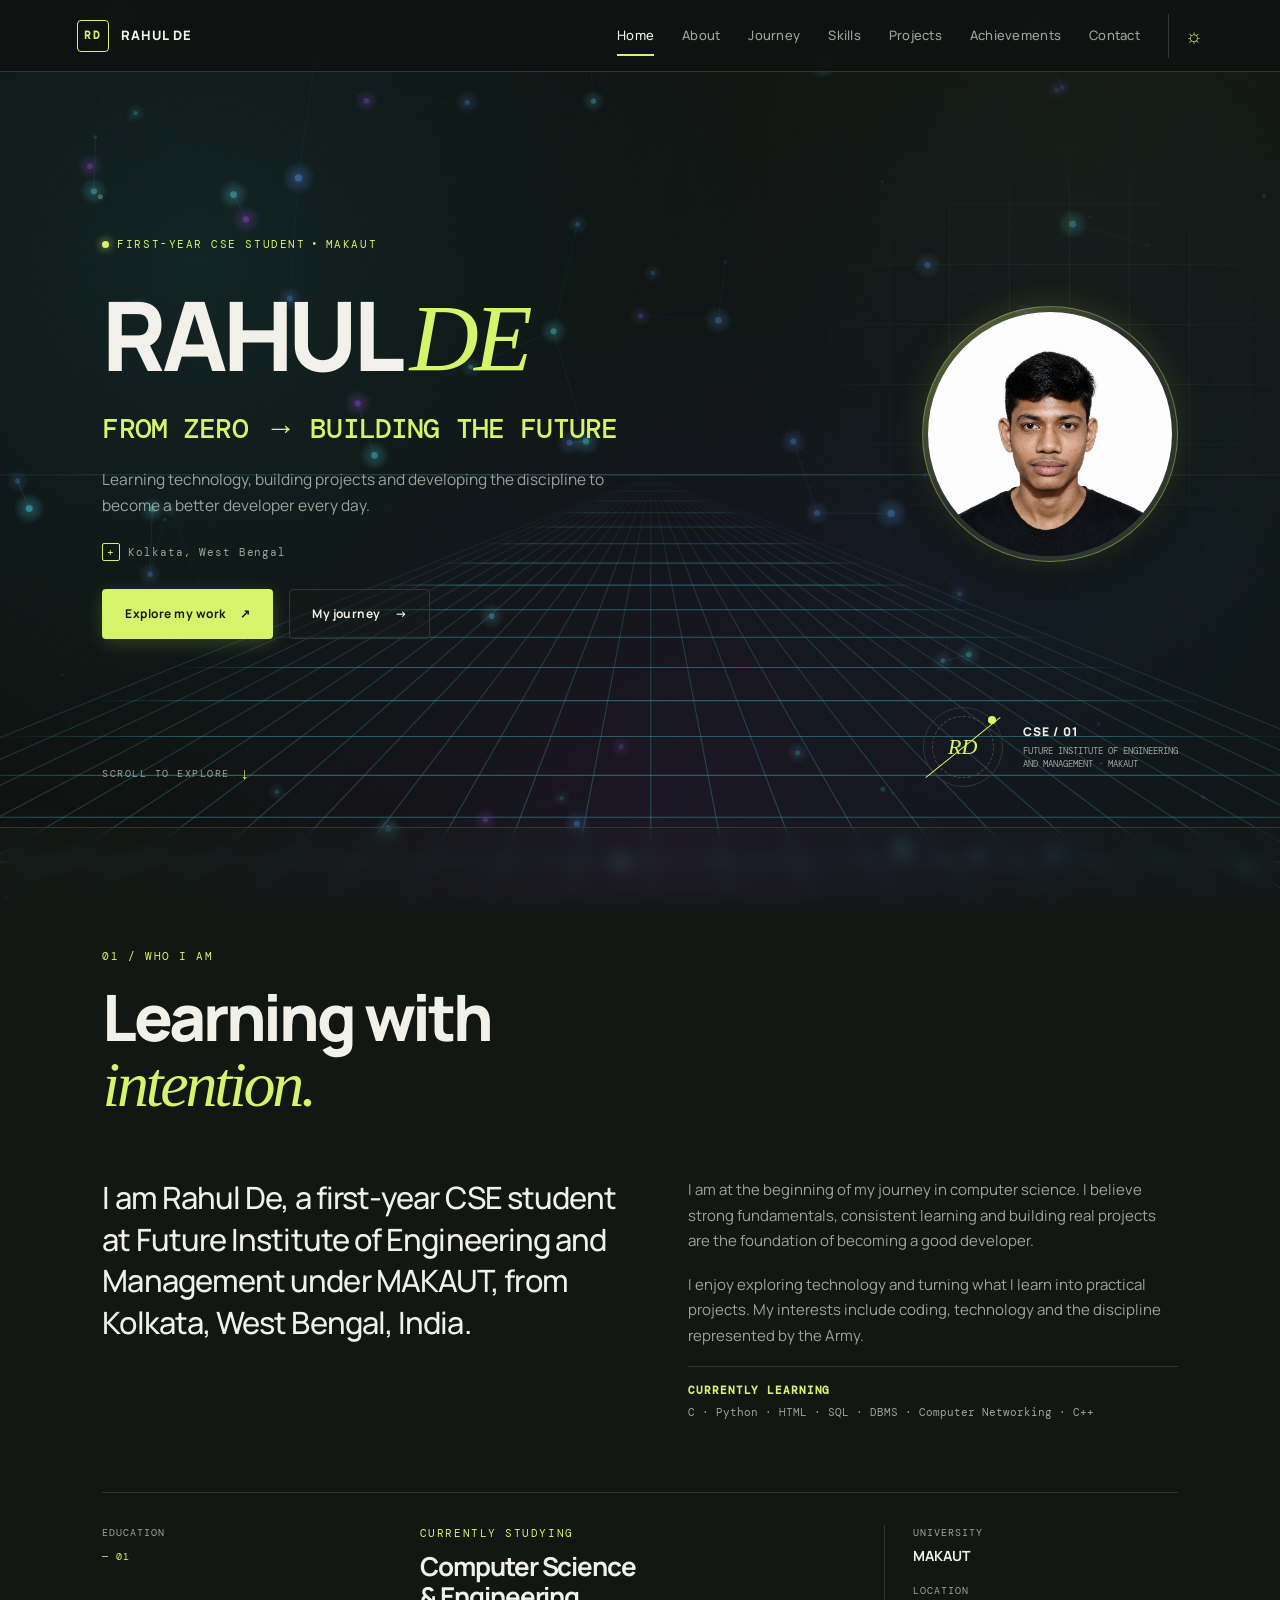
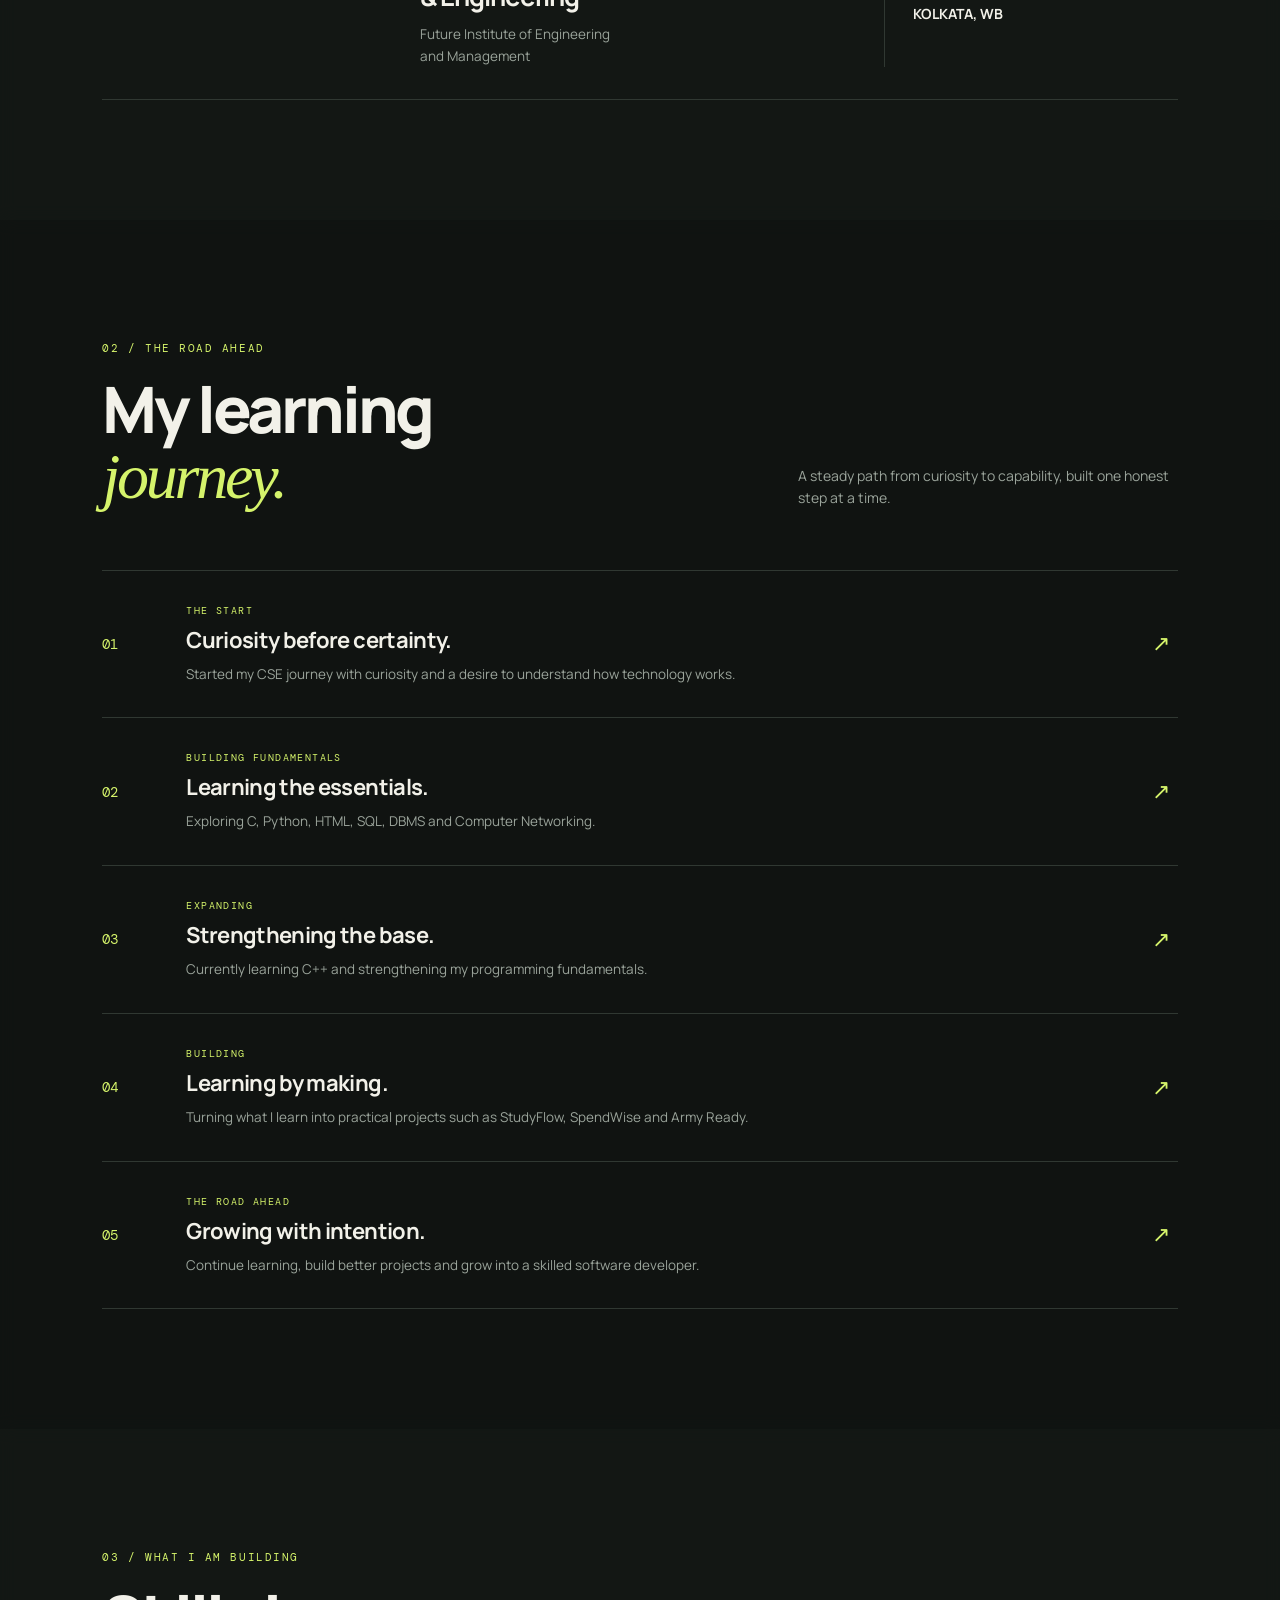
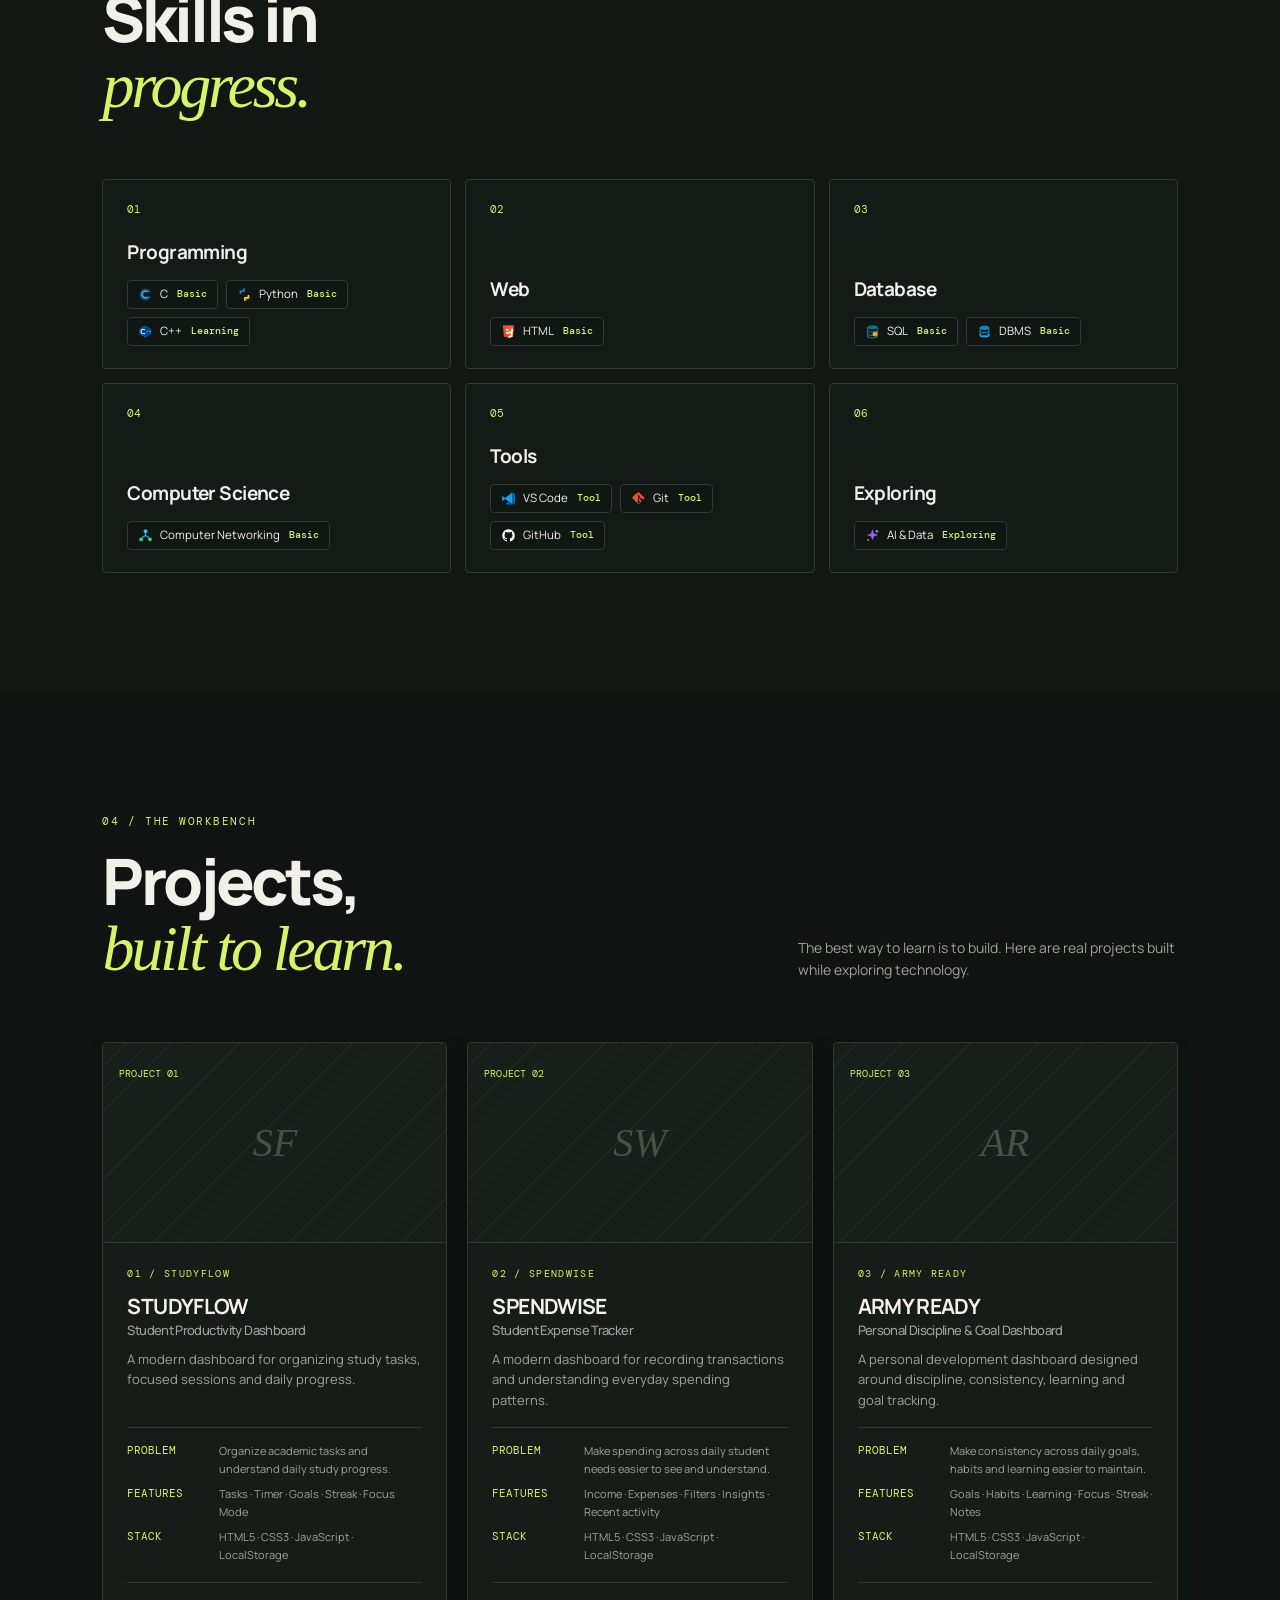
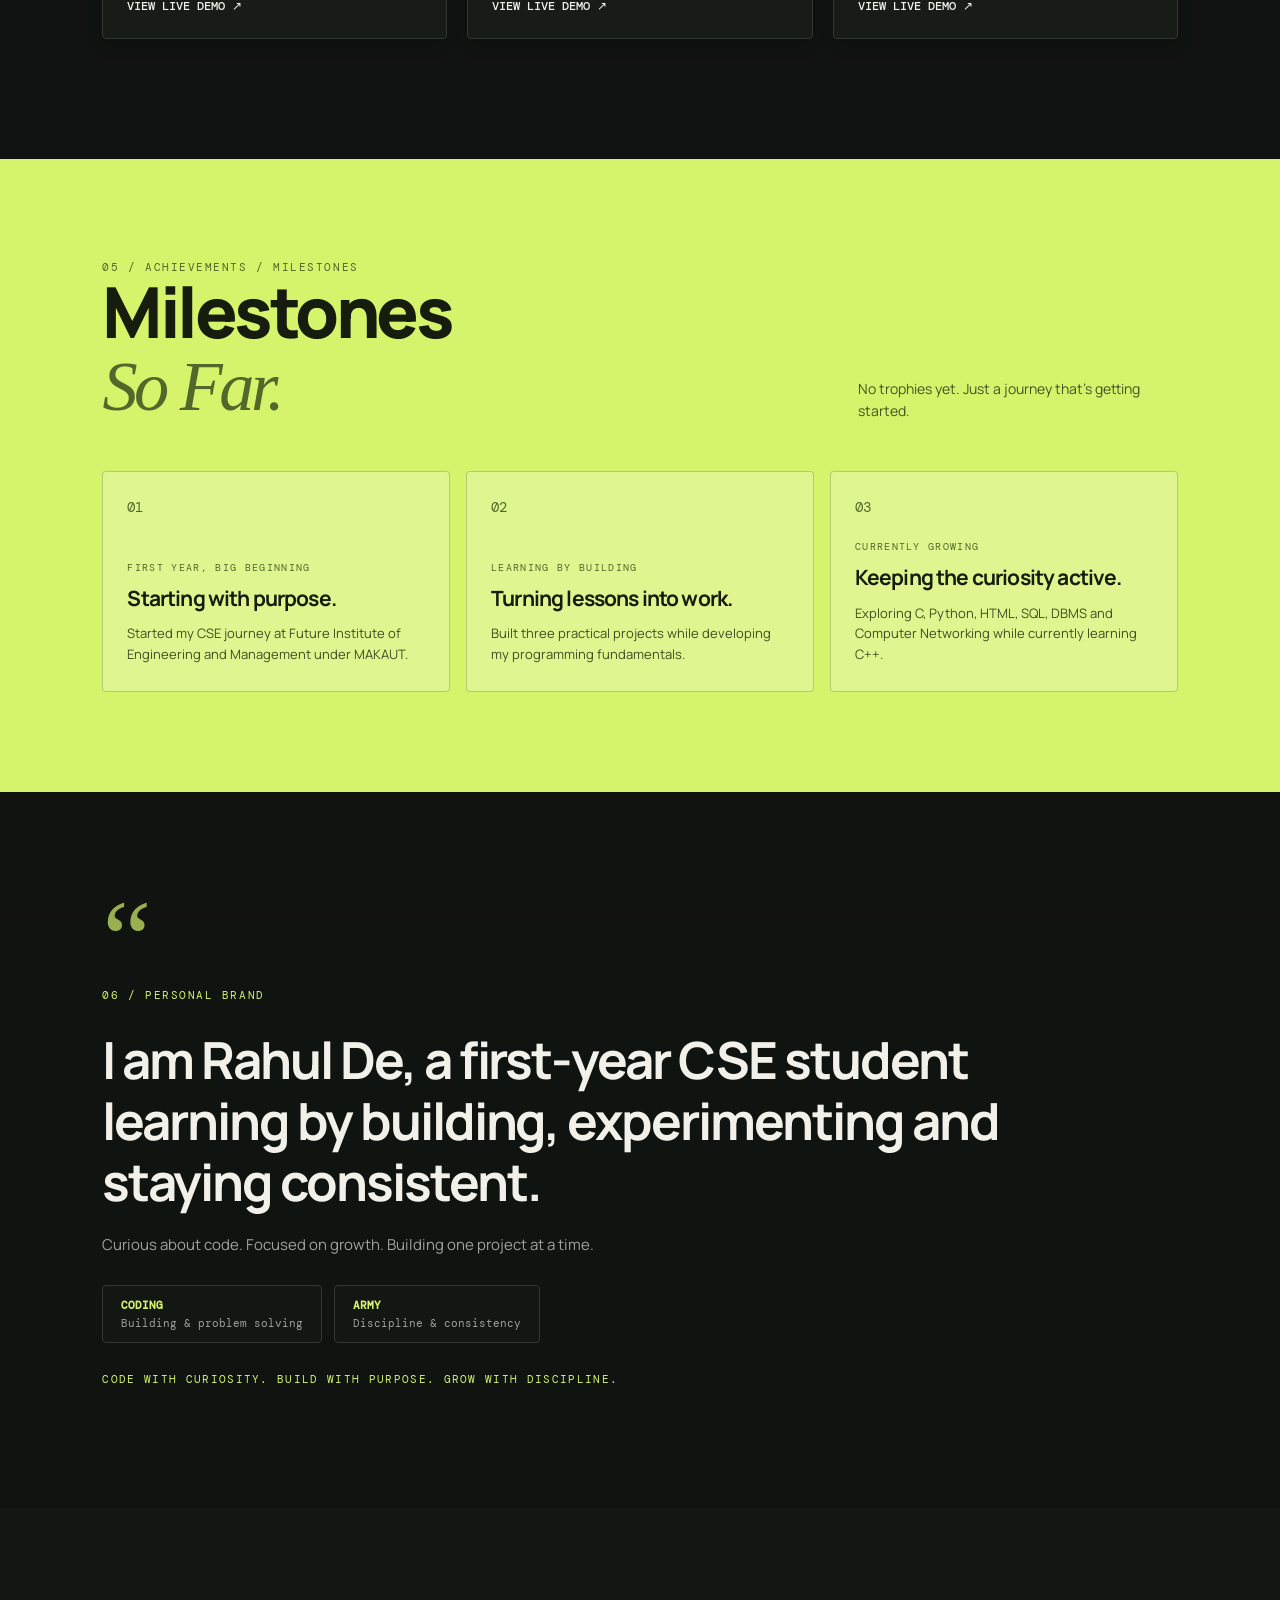
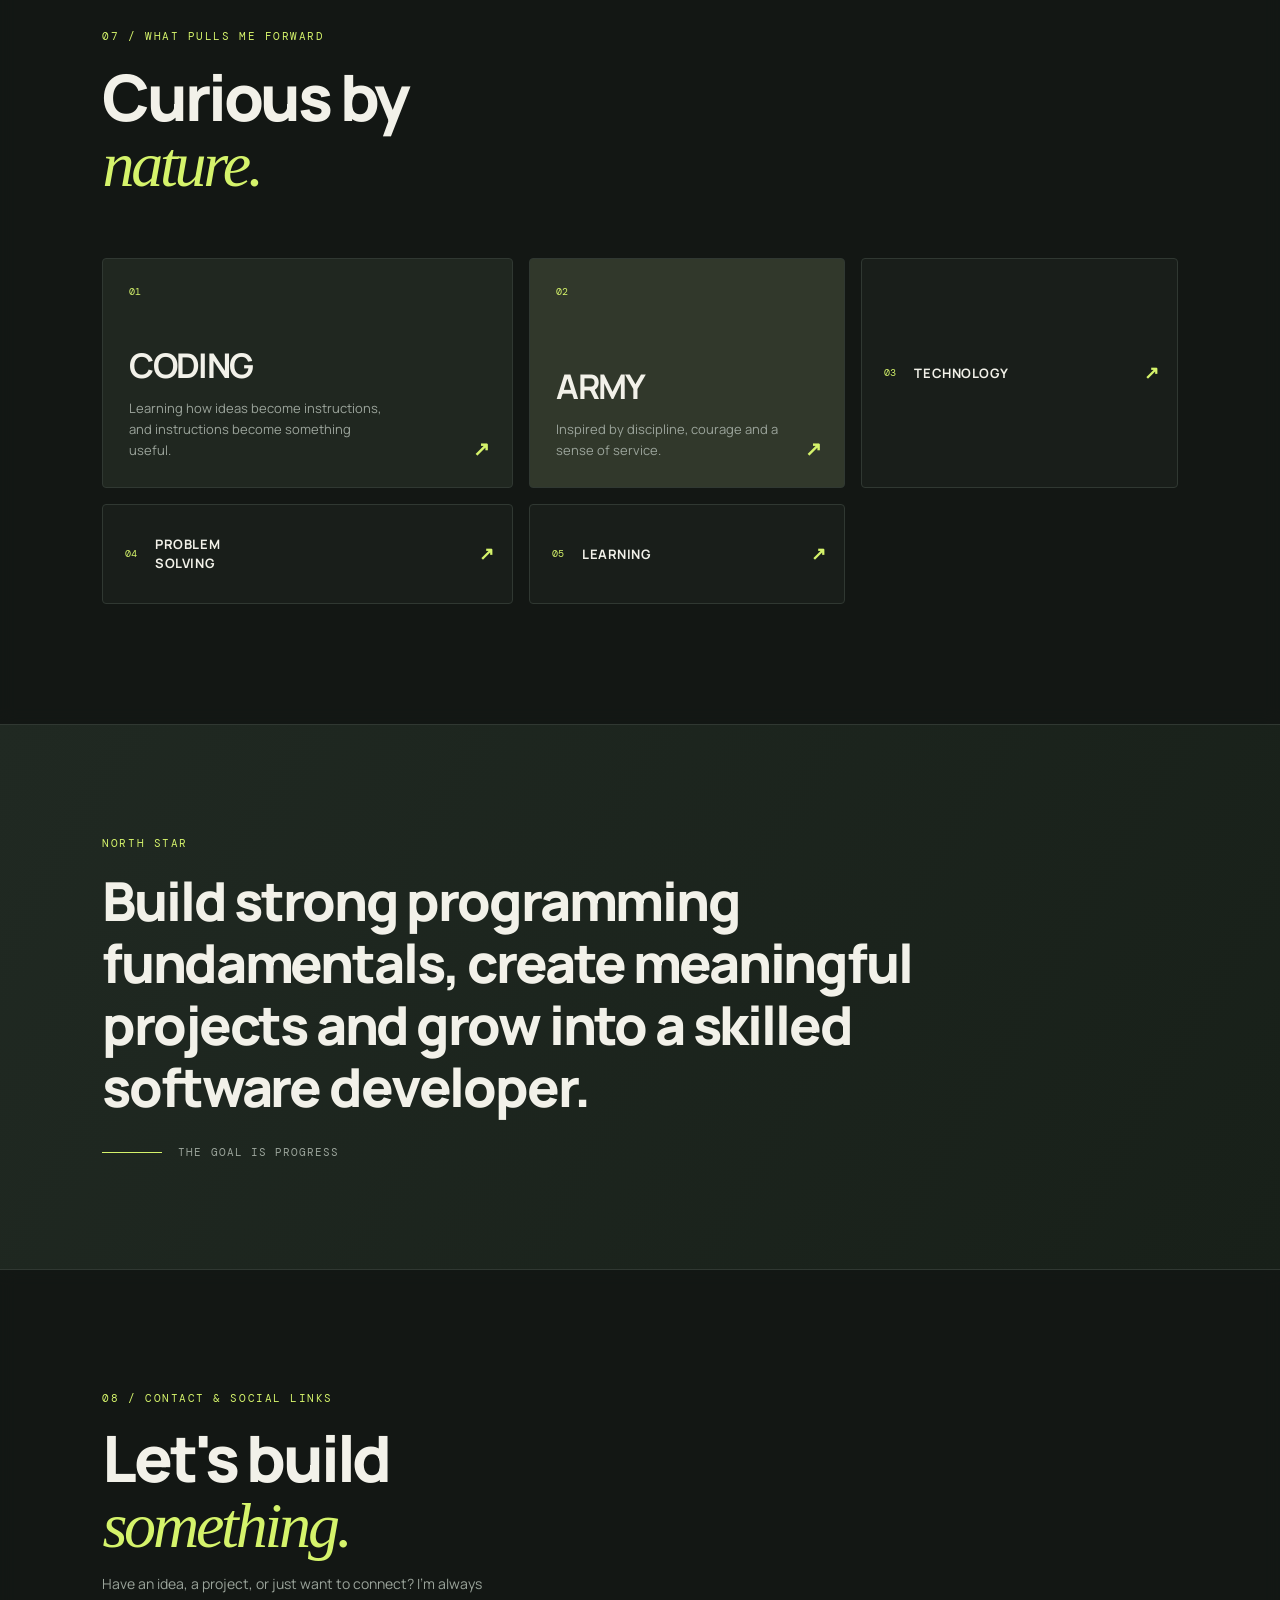
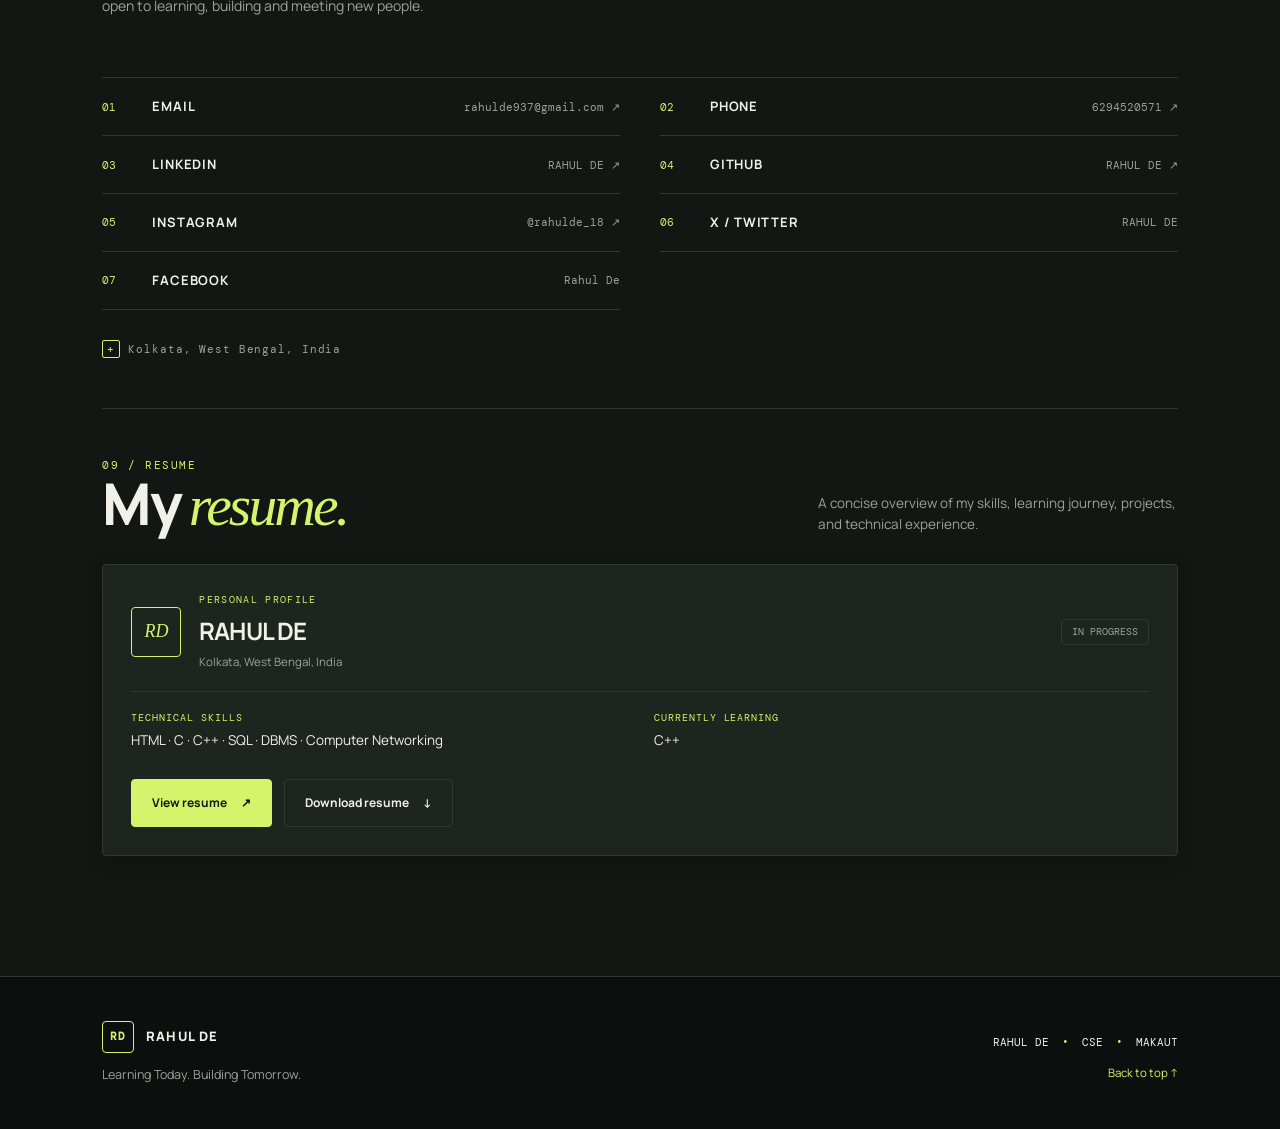
==== commit 6fb1e948: "Updat animation" ====
--- a/RAHUL-DE-PORTFOLIO/index.html
+++ b/RAHUL-DE-PORTFOLIO/index.html
@@ -258,7 +258,6 @@
 							<dd>HTML5 · CSS3 · JavaScript · LocalStorage</dd>
 						</dl>
 						<div class="project-links">
-							<a href="https://github.com/rahulde2007" target="_blank" rel="noopener noreferrer" aria-label="View code for StudyFlow">VIEW CODE ↗</a>
 							<a href="./studyflow/index.html" aria-label="View live demo of StudyFlow">VIEW LIVE DEMO ↗</a>
 						</div>
 					</div>
@@ -281,7 +280,6 @@
 							<dd>HTML5 · CSS3 · JavaScript · LocalStorage</dd>
 						</dl>
 						<div class="project-links">
-							<a href="https://github.com/rahulde2007" target="_blank" rel="noopener noreferrer" aria-label="View code for SpendWise">VIEW CODE ↗</a>
 							<a href="./spendwise/index.html" aria-label="View live demo of SpendWise">VIEW LIVE DEMO ↗</a>
 						</div>
 					</div>
@@ -304,7 +302,6 @@
 							<dd>HTML5 · CSS3 · JavaScript · LocalStorage</dd>
 						</dl>
 						<div class="project-links">
-							<a href="https://github.com/rahulde2007" target="_blank" rel="noopener noreferrer" aria-label="View code for Army Ready">VIEW CODE ↗</a>
 							<a href="./army-ready/index.html" aria-label="View live demo of Army Ready">VIEW LIVE DEMO ↗</a>
 						</div>
 					</div>
--- a/RAHUL-DE-PORTFOLIO/style.css
+++ b/RAHUL-DE-PORTFOLIO/style.css
@@ -85,13 +85,13 @@
     position: fixed;
     inset: 0;
     pointer-events: none;
-    opacity: 0.035;
+    opacity: 0.015;
     background-image: url("data:image/svg+xml,%3Csvg viewBox='0 0 180 180' xmlns='http://www.w3.org/2000/svg'%3E%3Cfilter id='n'%3E%3CfeTurbulence type='fractalNoise' baseFrequency='.8' numOctaves='4' stitchTiles='stitch'/%3E%3C/filter%3E%3Crect width='100%25' height='100%25' filter='url(%23n)' opacity='.4'/%3E%3C/svg%3E");
-    z-index: 1;
+    z-index: 0;
 }
 
 .light-theme::before {
-    opacity: 0.025;
+    opacity: 0.012;
 }
 
 /* Futuristic Canvas Background */
@@ -102,8 +102,9 @@
     position: fixed;
     top: 0;
     left: 0;
-    width: 100%;
-    height: 100%;
+    width: 100vw;
+    height: 100vh;
+    display: block;
     pointer-events: none;
     z-index: 0;
     opacity: 1;
@@ -113,7 +114,7 @@
 .light-theme .cyber-bg,
 .light-theme #futuristic-bg,
 .light-theme #cyber-canvas {
-    opacity: 0.6;
+    opacity: 0.65;
 }
 
 /* Interactive & Accessibility Utilities */
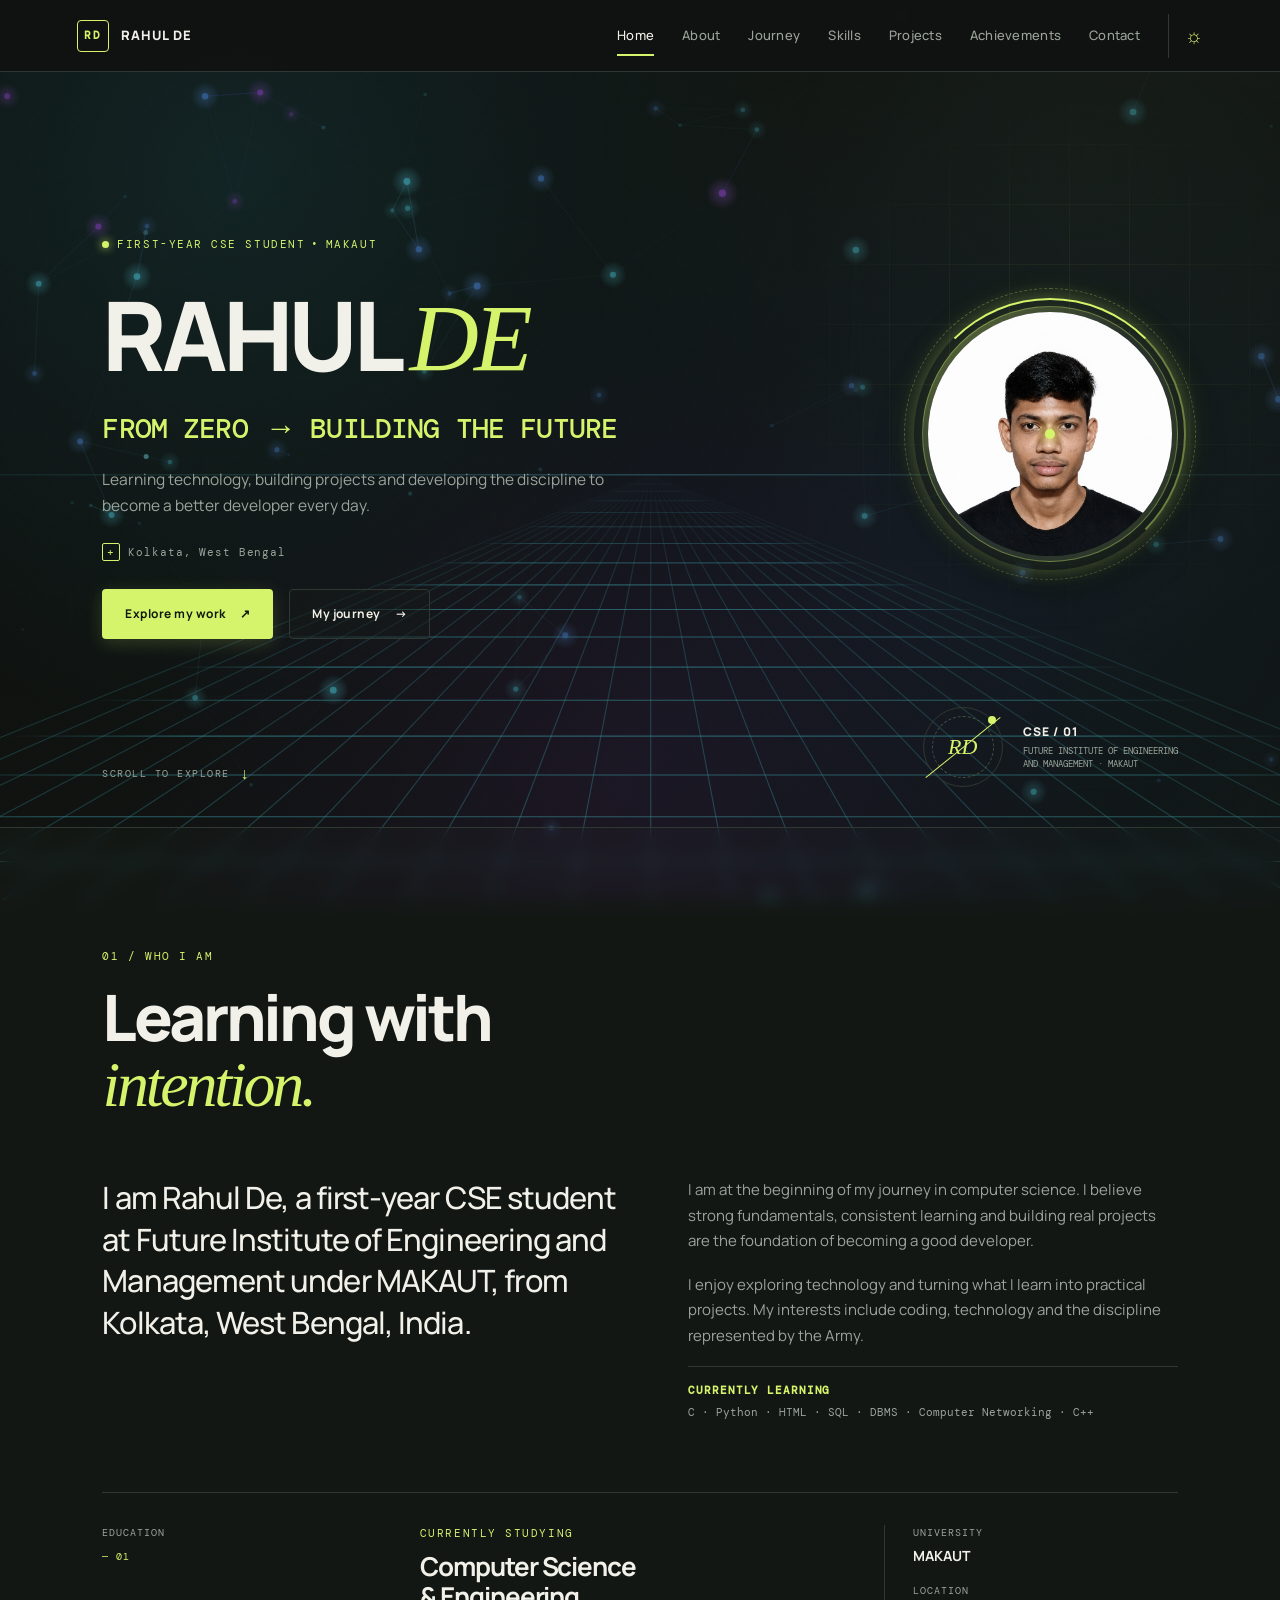
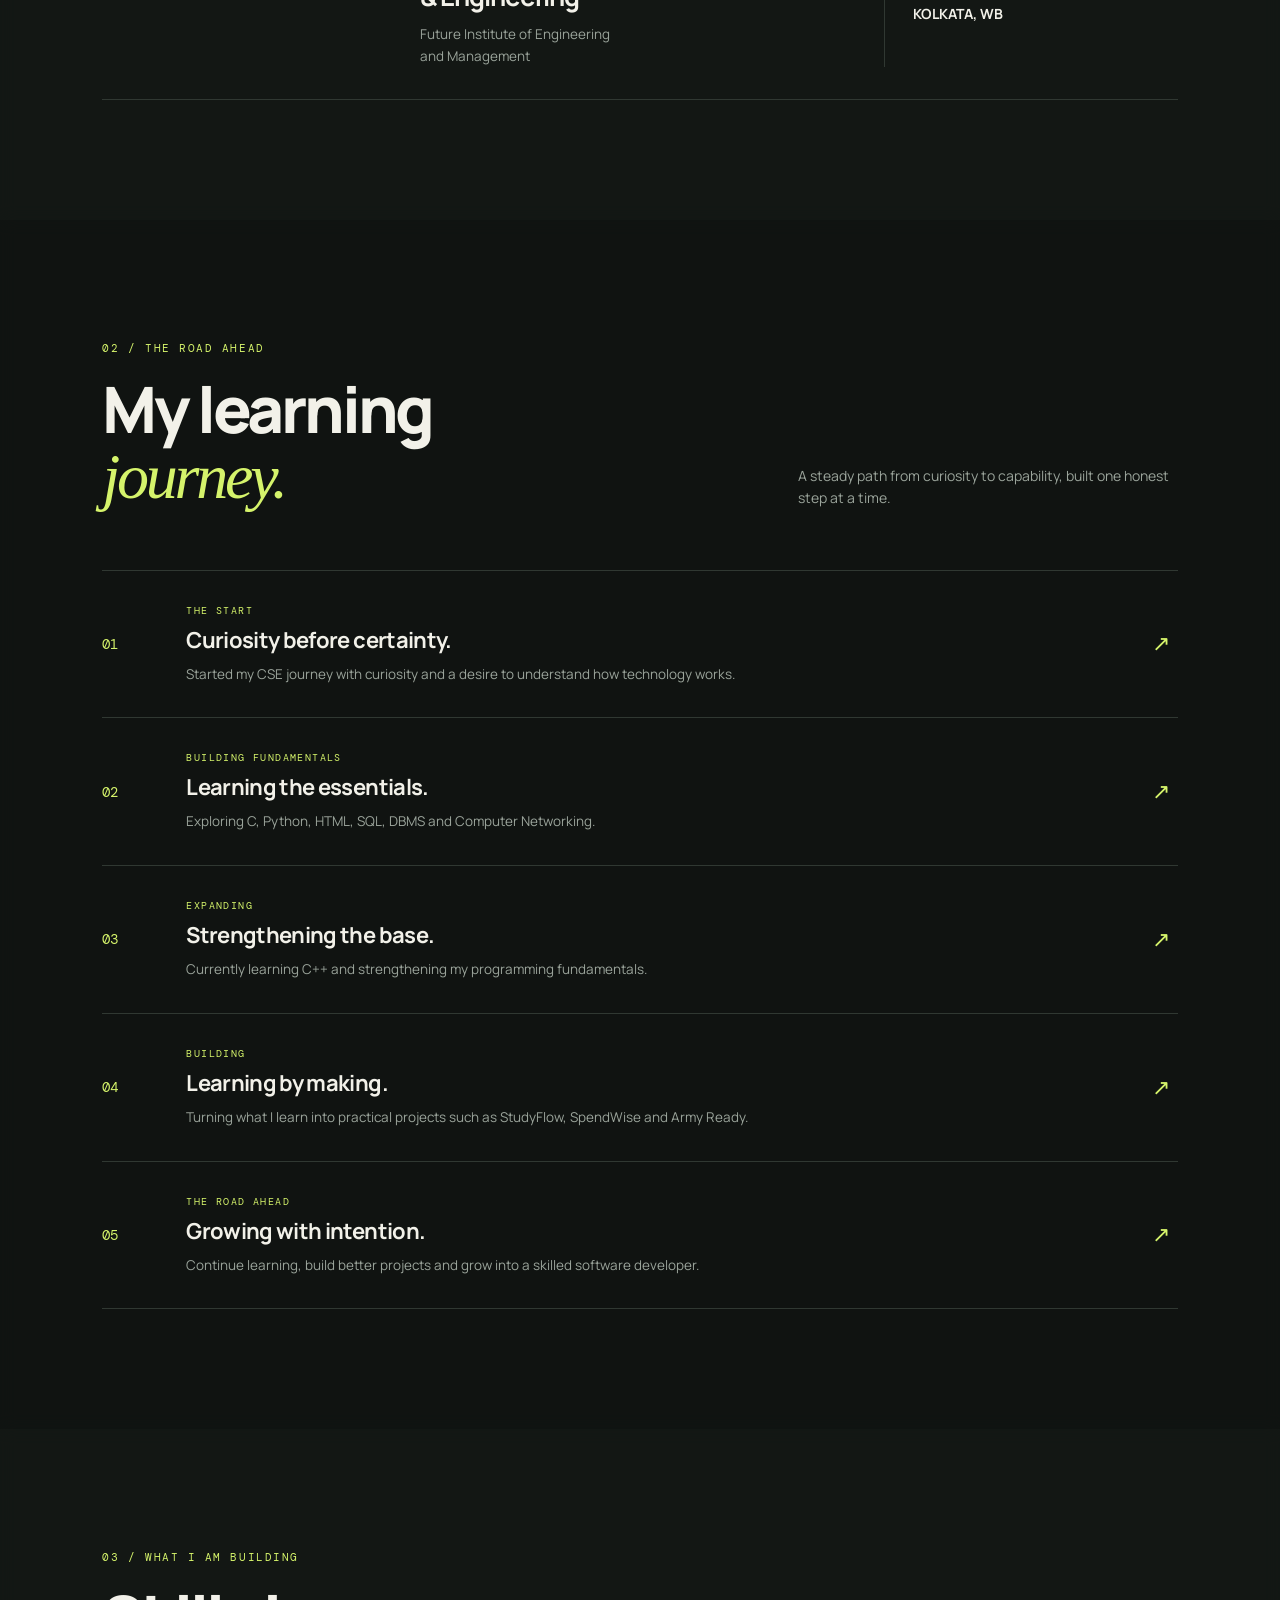
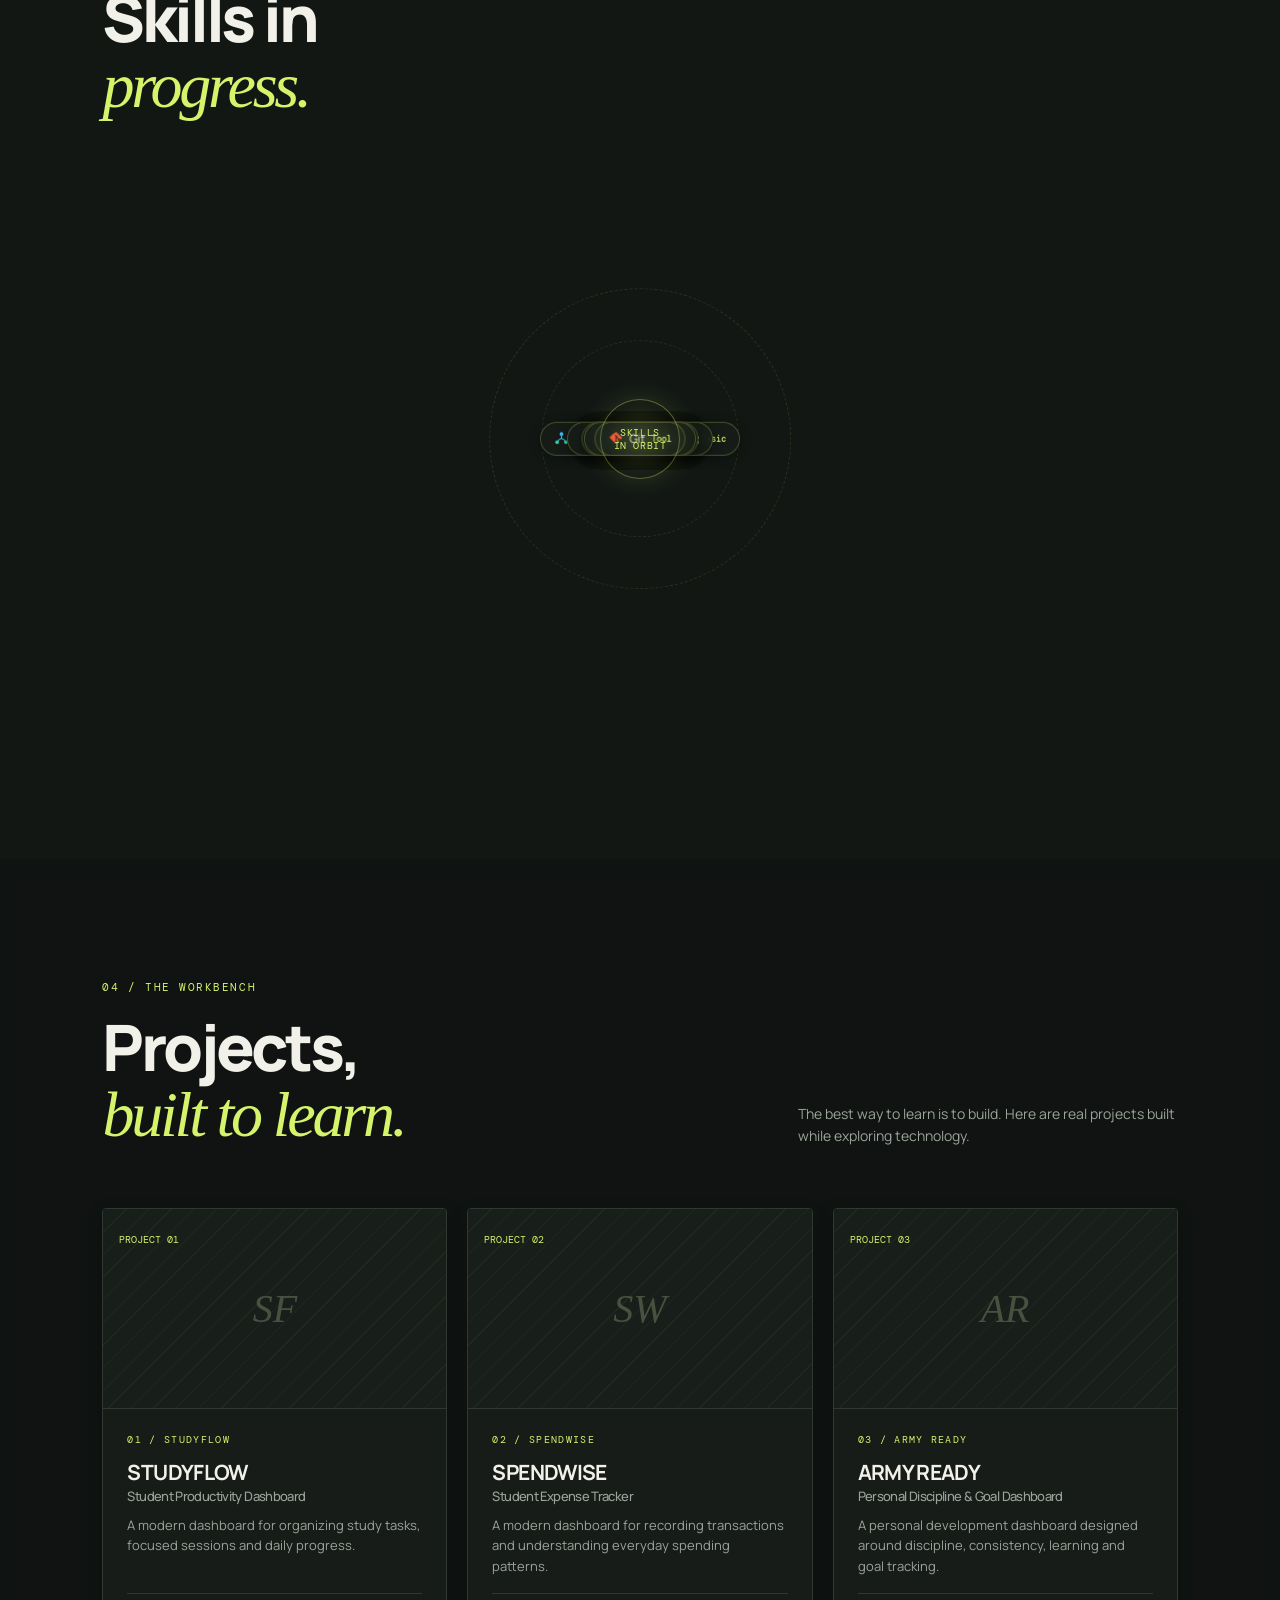
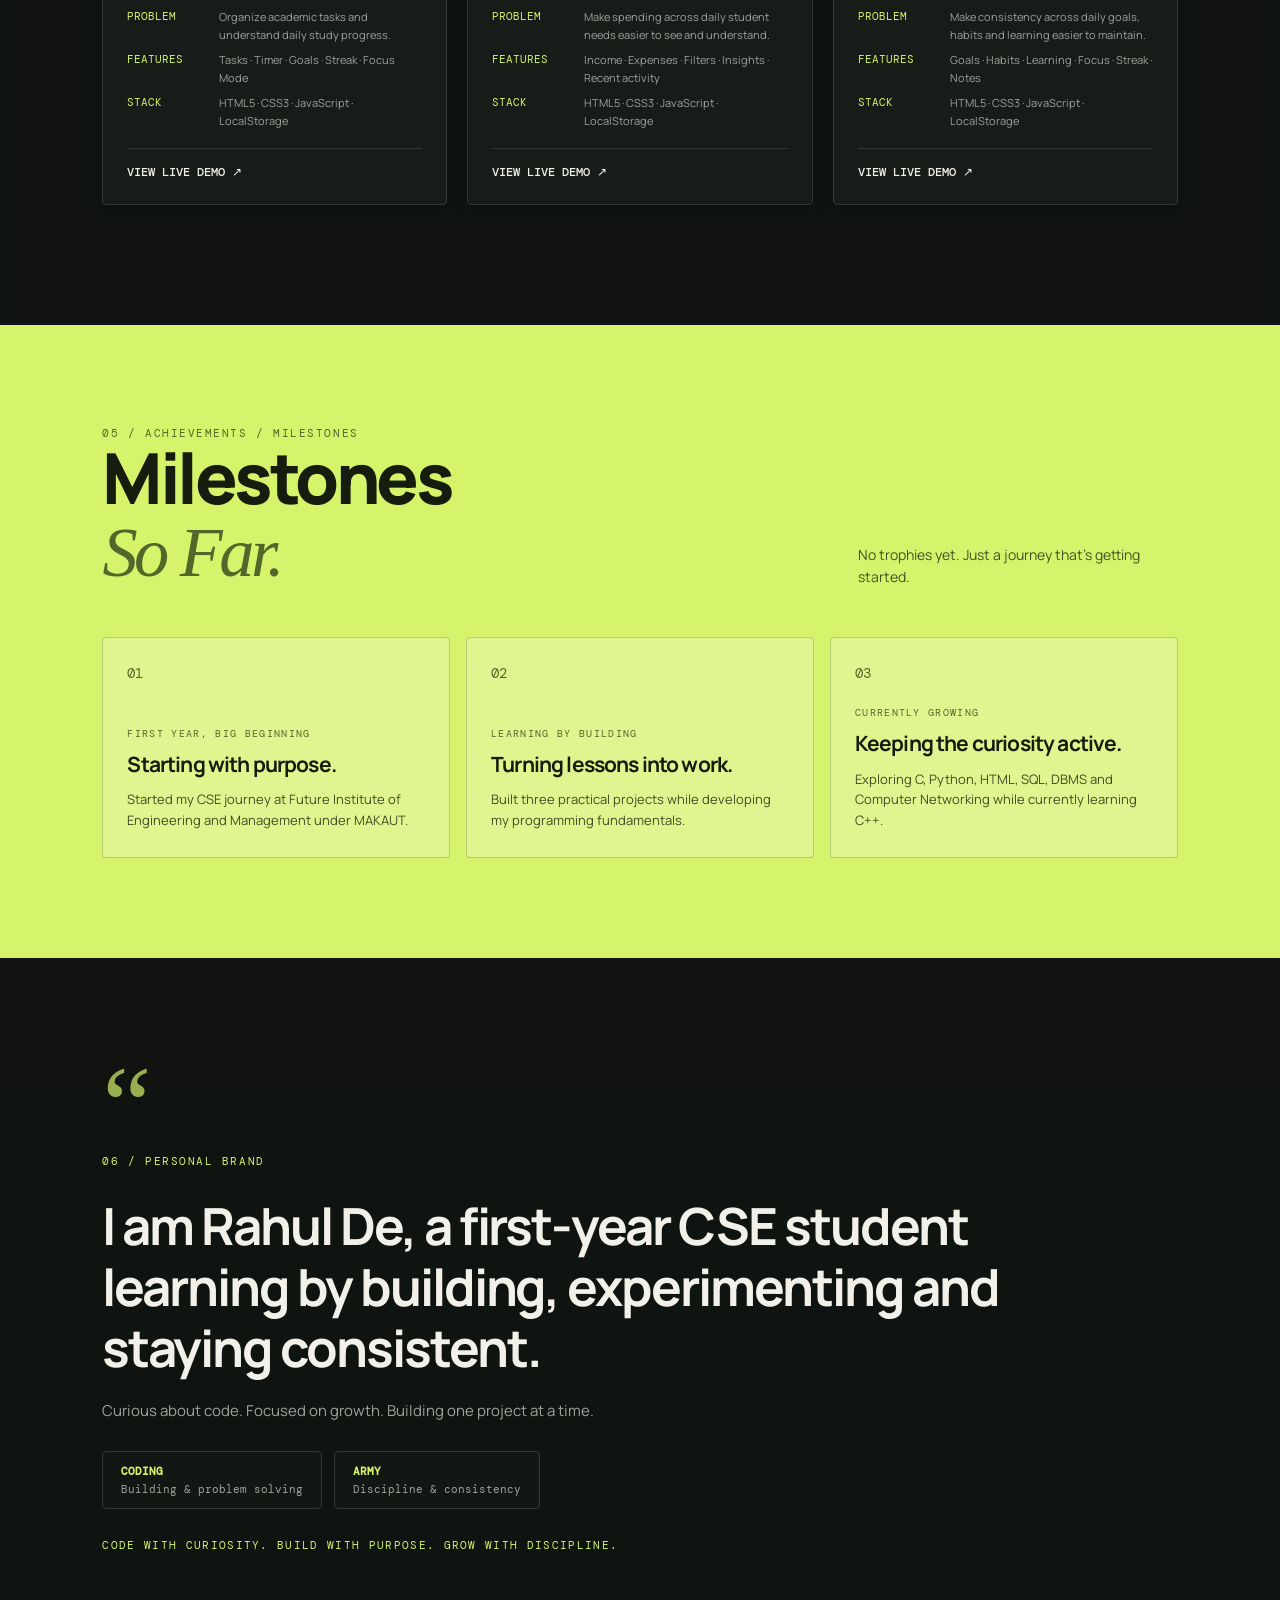
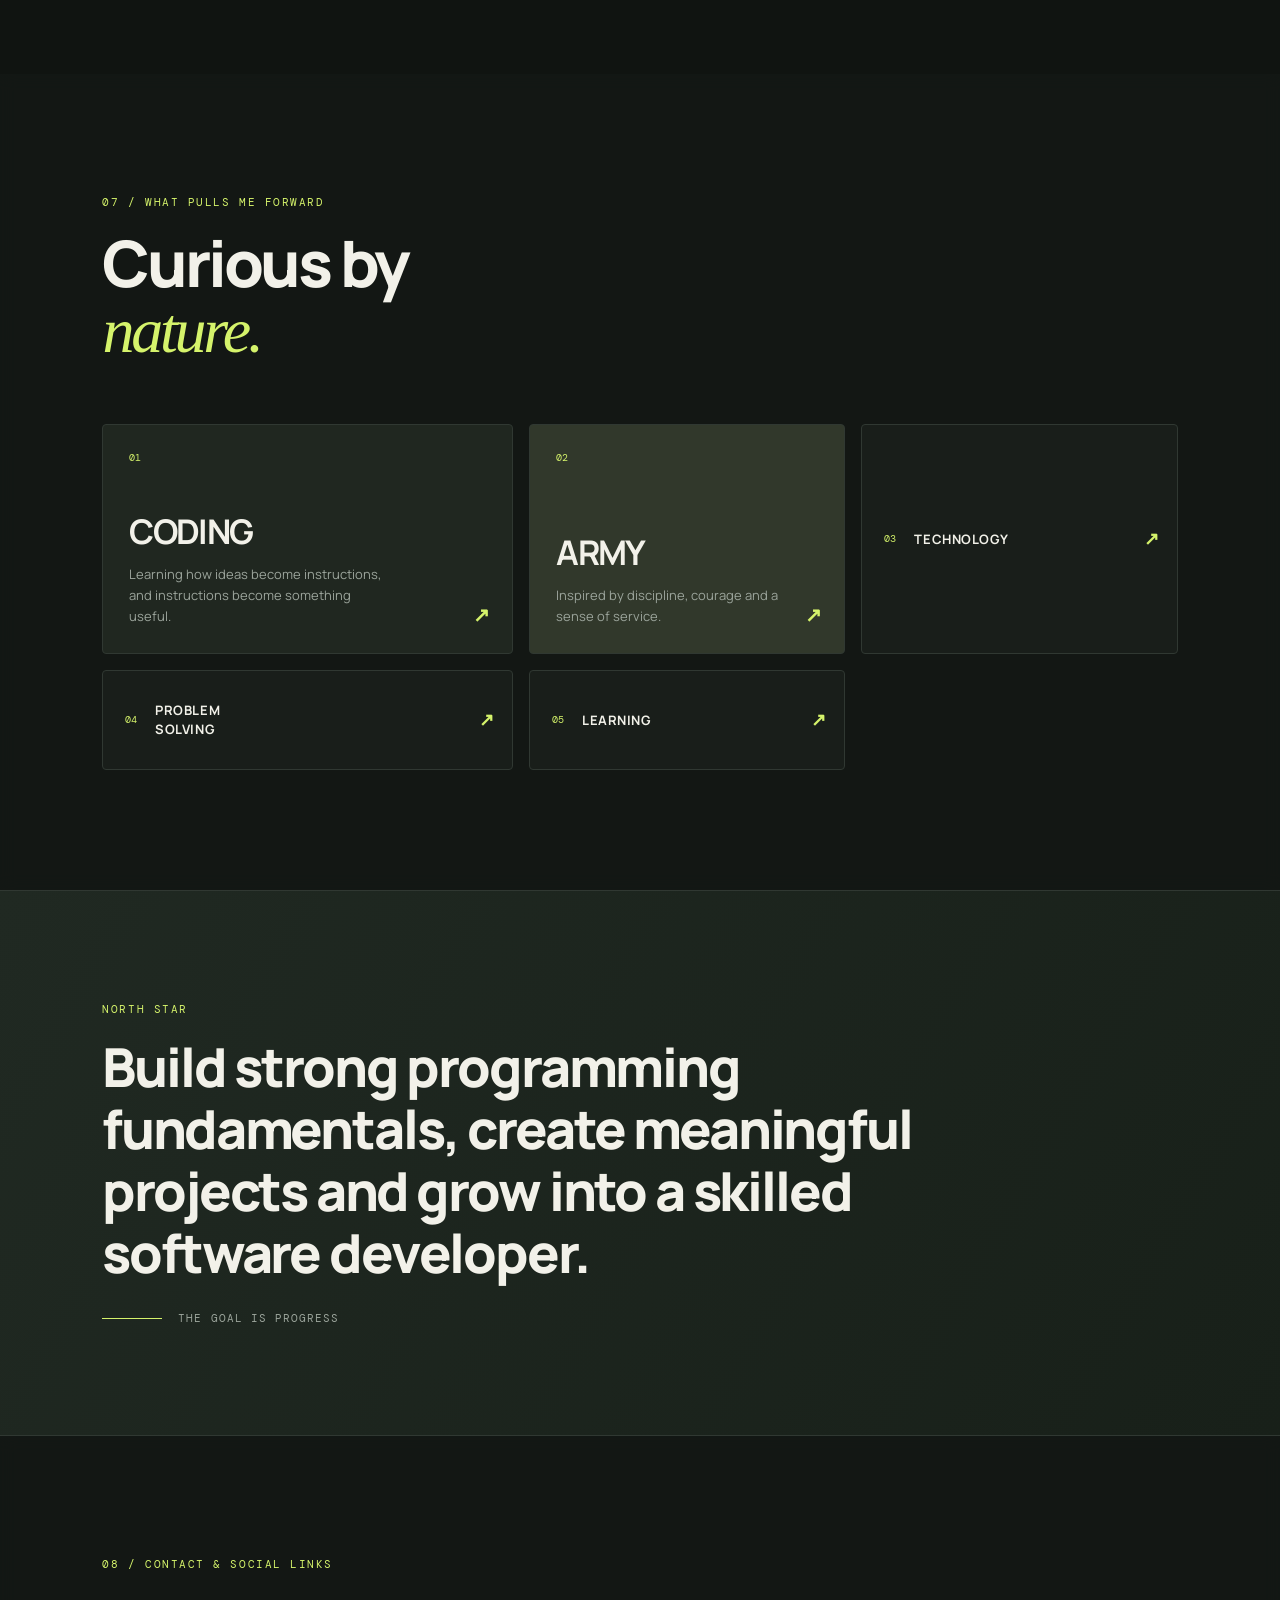
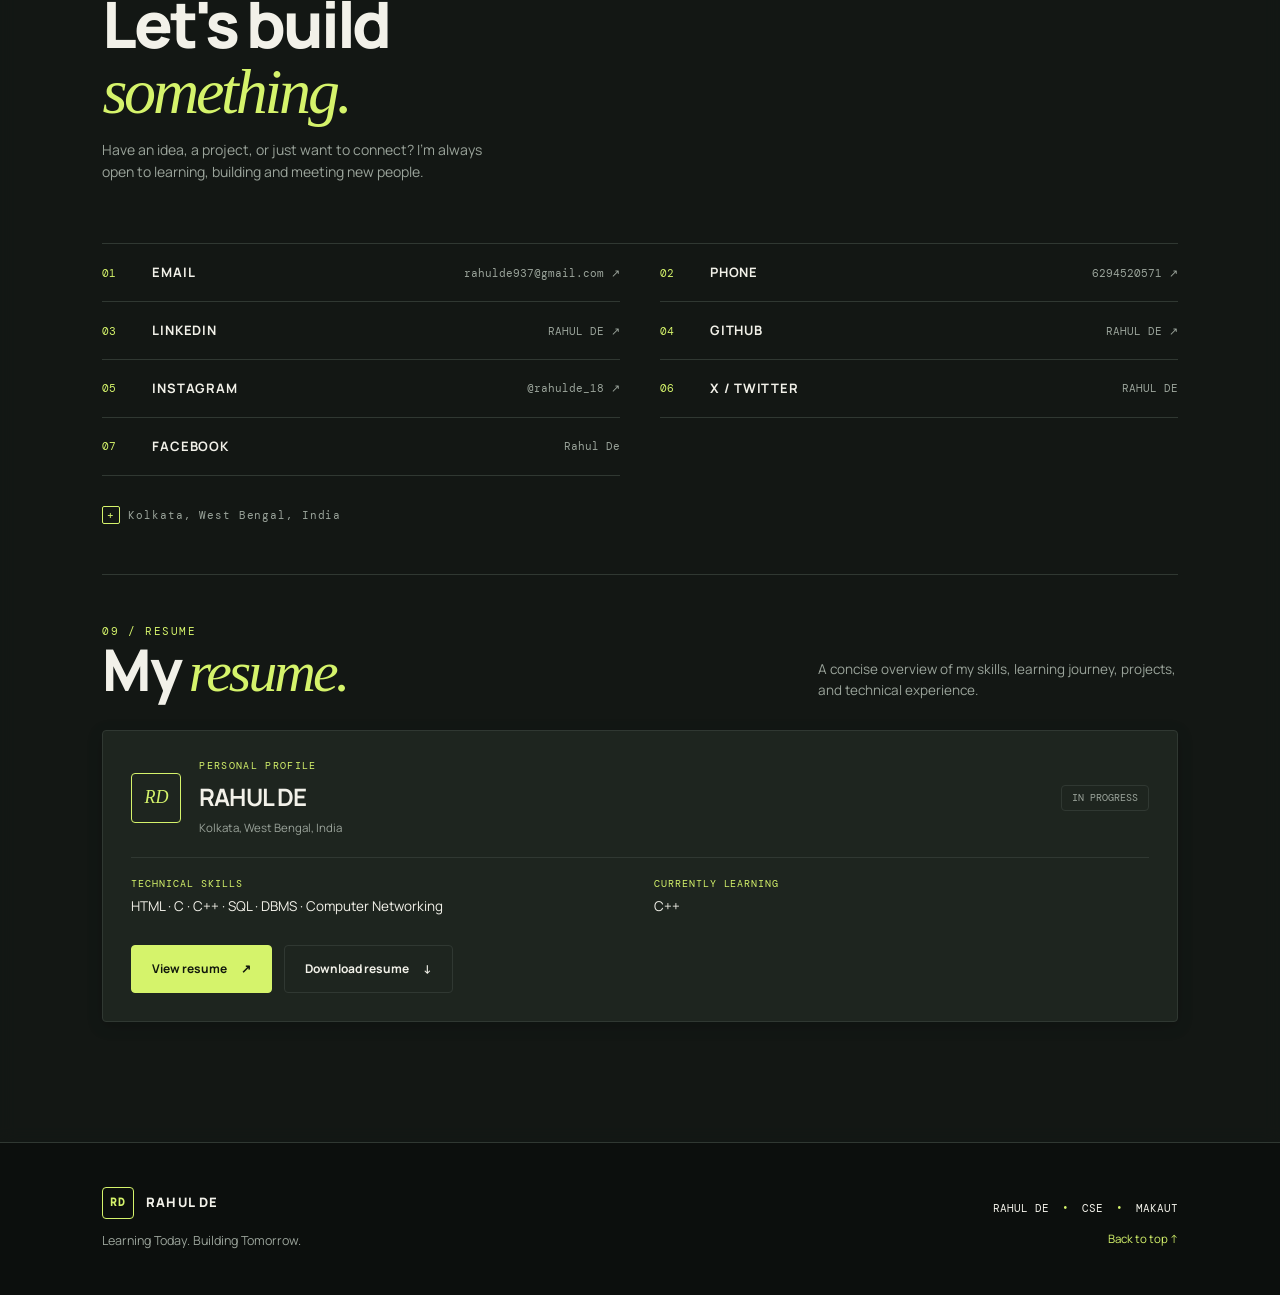
==== commit f859f684: "Updat orbit" ====
--- a/RAHUL-DE-PORTFOLIO/index.html
+++ b/RAHUL-DE-PORTFOLIO/index.html
@@ -51,8 +51,11 @@
 					</div>
 				</div>
 				<div class="hero-photo reveal">
-					<div class="hero-photo-frame">
-						<img src="./1787078400465_proimage.png" alt="Rahul De - CSE Student" class="hero-photo-img">
+					<div class="photo-orbit-wrapper">
+						<div class="hero-photo-frame">
+							<img src="./1787078400465_proimage.png" alt="Rahul De - CSE Student" class="hero-photo-img">
+						</div>
+						<span class="photo-orbit-dot" aria-hidden="true"></span>
 					</div>
 				</div>
 			</div>
@@ -166,6 +169,12 @@
 			<div class="section-heading reveal">
 				<p class="kicker">03 / WHAT I AM BUILDING</p>
 				<h2>Skills in<br><i>progress.</i></h2>
+			</div>
+			<!-- Skills orbit container (populated by JS) -->
+			<div class="skills-orbit-container" id="skillsOrbitContainer" aria-hidden="true">
+				<div class="orbit-track"></div>
+				<div class="orbit-track"></div>
+				<div class="skills-orbit-center">SKILLS<br>IN ORBIT</div>
 			</div>
 			<div class="skills-grid">
 				<article class="skill reveal">
--- a/RAHUL-DE-PORTFOLIO/style.css
+++ b/RAHUL-DE-PORTFOLIO/style.css
@@ -2251,4 +2251,30 @@
         animation: none !important;
         transform: none !important;
     }
-}+}
+
+.photo-orbit-wrapper { position: relative; display: inline-flex; align-items: center; justify-content: center; perspective: 900px; transform-style: preserve-3d; }
+.photo-orbit-wrapper::before { content: ''; position: absolute; inset: -18px; border-radius: 50%; border: 1.5px dashed rgba(213, 243, 107, 0.30); animation: photo-orbit-slow 18s linear infinite; pointer-events: none; }
+.photo-orbit-wrapper::after { content: ''; position: absolute; inset: -8px; border-radius: 50%; border: 2px solid transparent; border-top-color: var(--accent); border-right-color: rgba(213, 243, 107, 0.45); box-shadow: 0 0 18px rgba(213, 243, 107, 0.22), 0 0 36px rgba(213, 243, 107, 0.08); animation: photo-orbit-fast 6s linear infinite; pointer-events: none; }
+.photo-orbit-dot { position: absolute; width: 10px; height: 10px; border-radius: 50%; background: var(--accent); box-shadow: 0 0 12px var(--accent), 0 0 24px rgba(213, 243, 107, 0.5); top: calc(50% - 5px); left: calc(50% - 5px); transform-origin: 5px 5px; animation: photo-dot-orbit 6s linear infinite; pointer-events: none; z-index: 3; }
+@keyframes photo-orbit-slow { from { transform: rotate(0deg); } to { transform: rotate(360deg); } }
+@keyframes photo-orbit-fast { from { transform: rotate(0deg); } to { transform: rotate(-360deg); } }
+@keyframes photo-dot-orbit { from { transform: rotate(0deg) translateX(calc(var(--orbit-r, 110px) + 18px)); } to { transform: rotate(360deg) translateX(calc(var(--orbit-r, 110px) + 18px)); } }
+.hero-photo-frame { animation: photo-glow-pulse 4s ease-in-out infinite; }
+@keyframes photo-glow-pulse { 0%, 100% { box-shadow: 0 0 35px rgba(213, 243, 107, 0.14), 0 20px 45px rgba(0, 0, 0, 0.45); } 50% { box-shadow: 0 0 55px rgba(213, 243, 107, 0.26), 0 20px 50px rgba(0, 0, 0, 0.48); } }
+.light-theme .hero-photo-frame { animation: photo-glow-pulse-light 4s ease-in-out infinite; }
+@keyframes photo-glow-pulse-light { 0%, 100% { box-shadow: 0 0 30px rgba(111, 146, 24, 0.12), 0 15px 35px rgba(0, 0, 0, 0.08); } 50% { box-shadow: 0 0 46px rgba(111, 146, 24, 0.22), 0 18px 40px rgba(0, 0, 0, 0.10); } }
+.skills-grid.orbit-active { display: none; }
+.skills-orbit-container { position: relative; width: min(520px, 90vw); height: min(520px, 90vw); margin: 0 auto 40px; flex-shrink: 0; perspective: 900px; transform-style: preserve-3d; isolation: isolate; }
+.skills-orbit-center { position: absolute; top: 50%; left: 50%; transform: translate(-50%, -50%); width: 80px; height: 80px; border-radius: 50%; background: radial-gradient(circle, rgba(213, 243, 107, 0.18) 0%, rgba(213, 243, 107, 0.04) 60%, transparent 100%); border: 1px solid rgba(213, 243, 107, 0.35); display: flex; align-items: center; justify-content: center; font-family: var(--mono); font-size: 10px; color: var(--accent); letter-spacing: 0.06em; text-align: center; line-height: 1.3; animation: orbit-center-pulse 3.5s ease-in-out infinite; z-index: 5; box-shadow: 0 0 28px rgba(213, 243, 107, 0.14); }
+@keyframes orbit-center-pulse { 0%, 100% { box-shadow: 0 0 28px rgba(213, 243, 107, 0.14); border-color: rgba(213, 243, 107, 0.35); } 50% { box-shadow: 0 0 44px rgba(213, 243, 107, 0.25); border-color: rgba(213, 243, 107, 0.6); } }
+.orbit-track { position: absolute; top: 50%; left: 50%; border-radius: 50%; border: 1px dashed rgba(213, 243, 107, 0.10); transform: translate(-50%, -50%); pointer-events: none; animation: orbit-track-rotate 40s linear infinite; }
+.orbit-track:nth-child(1) { width: 38%; height: 38%; }
+.orbit-track:nth-child(2) { width: 58%; height: 58%; border-color: rgba(213, 243, 107, 0.12); animation-duration: 50s; animation-direction: reverse; }
+.orbit-track:nth-child(3) { width: 82%; height: 82%; border-color: rgba(213, 243, 107, 0.08); animation-duration: 65s; }
+@keyframes orbit-track-rotate { from { transform: translate(-50%, -50%) rotate(0deg); } to { transform: translate(-50%, -50%) rotate(360deg); } }
+.skill-orbit-node { position: absolute; top: 50%; left: 50%; width: 0; height: 0; transform-style: preserve-3d; animation: orbit-node-rotate var(--orbit-duration, 20s) linear infinite; }
+@keyframes orbit-node-rotate { from { transform: rotateX(var(--orbit-tilt, 0deg)) rotate(var(--orbit-start, 0deg)) translateX(var(--orbit-radius, 130px)) rotate(calc(-1 * var(--orbit-start, 0deg))); } to { transform: rotateX(var(--orbit-tilt, 0deg)) rotate(calc(var(--orbit-start, 0deg) + 360deg)) translateX(var(--orbit-radius, 130px)) rotate(calc(-360deg - var(--orbit-start, 0deg))); } }
+.skill-orbit-label { position: absolute; top: 50%; left: 50%; transform: translate(-50%, -50%); white-space: nowrap; background: rgba(23, 29, 24, 0.88); border: 1px solid rgba(213, 243, 107, 0.25); padding: 7px 13px; border-radius: var(--radius-full); font-size: 11.5px; color: var(--text); display: flex; align-items: center; gap: 6px; backdrop-filter: blur(6px); box-shadow: 0 2px 12px rgba(0, 0, 0, 0.35); user-select: none; }
+.skill-orbit-label b { font: 9px var(--mono); color: var(--accent); font-weight: 500; }
+.skill-orbit-node.paused { animation-play-state: paused; }
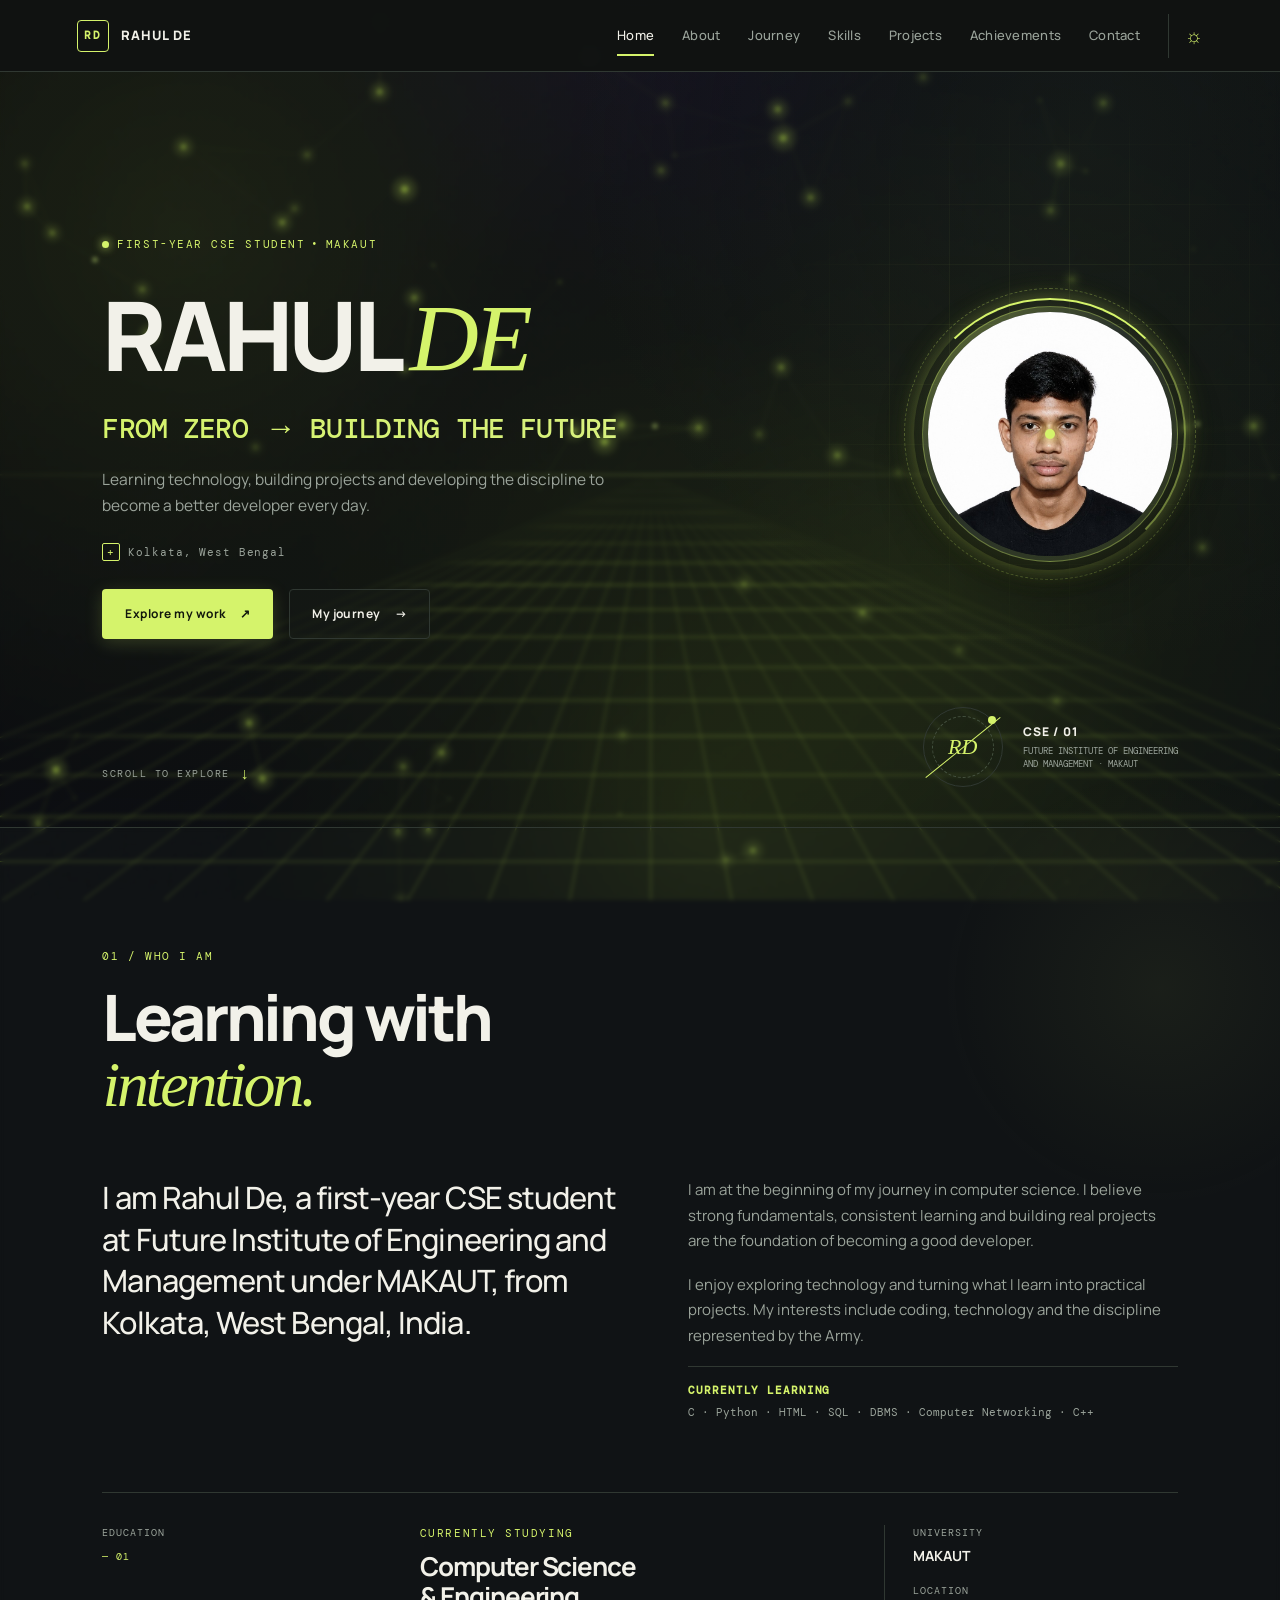
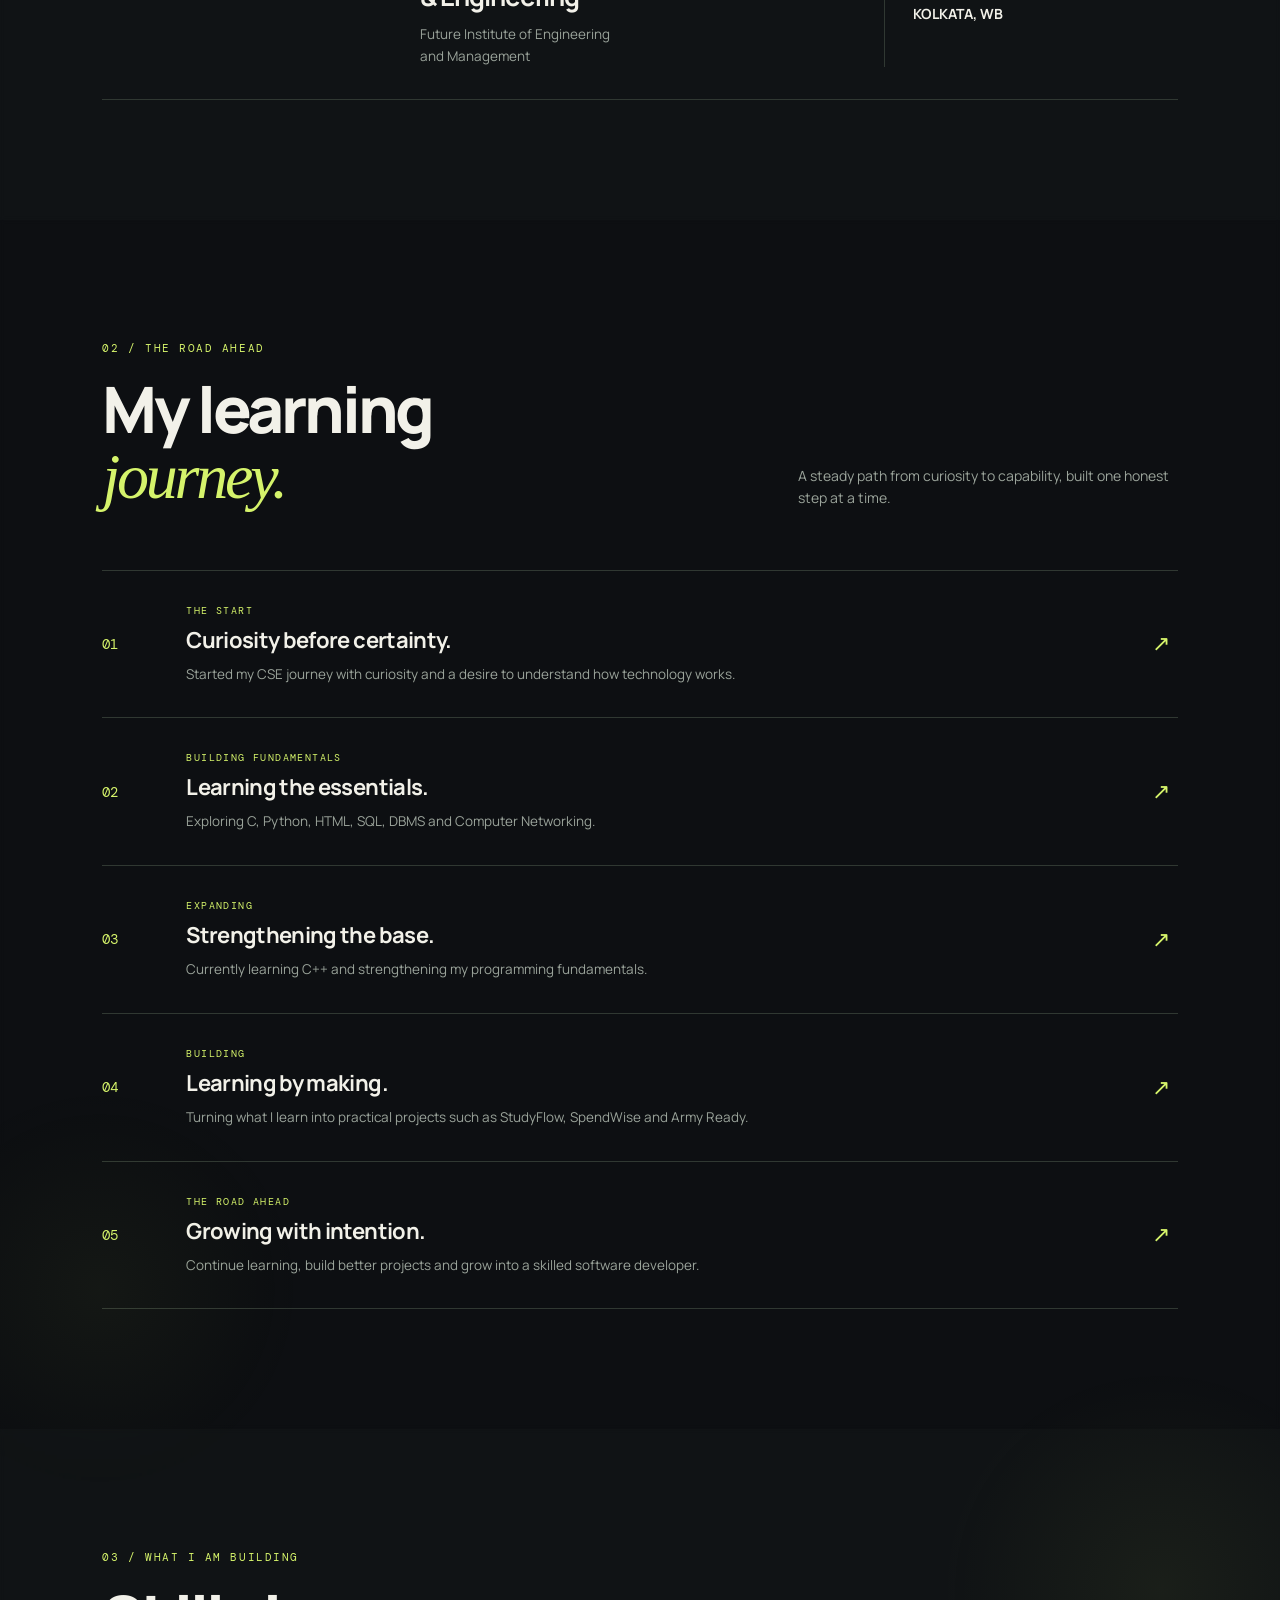
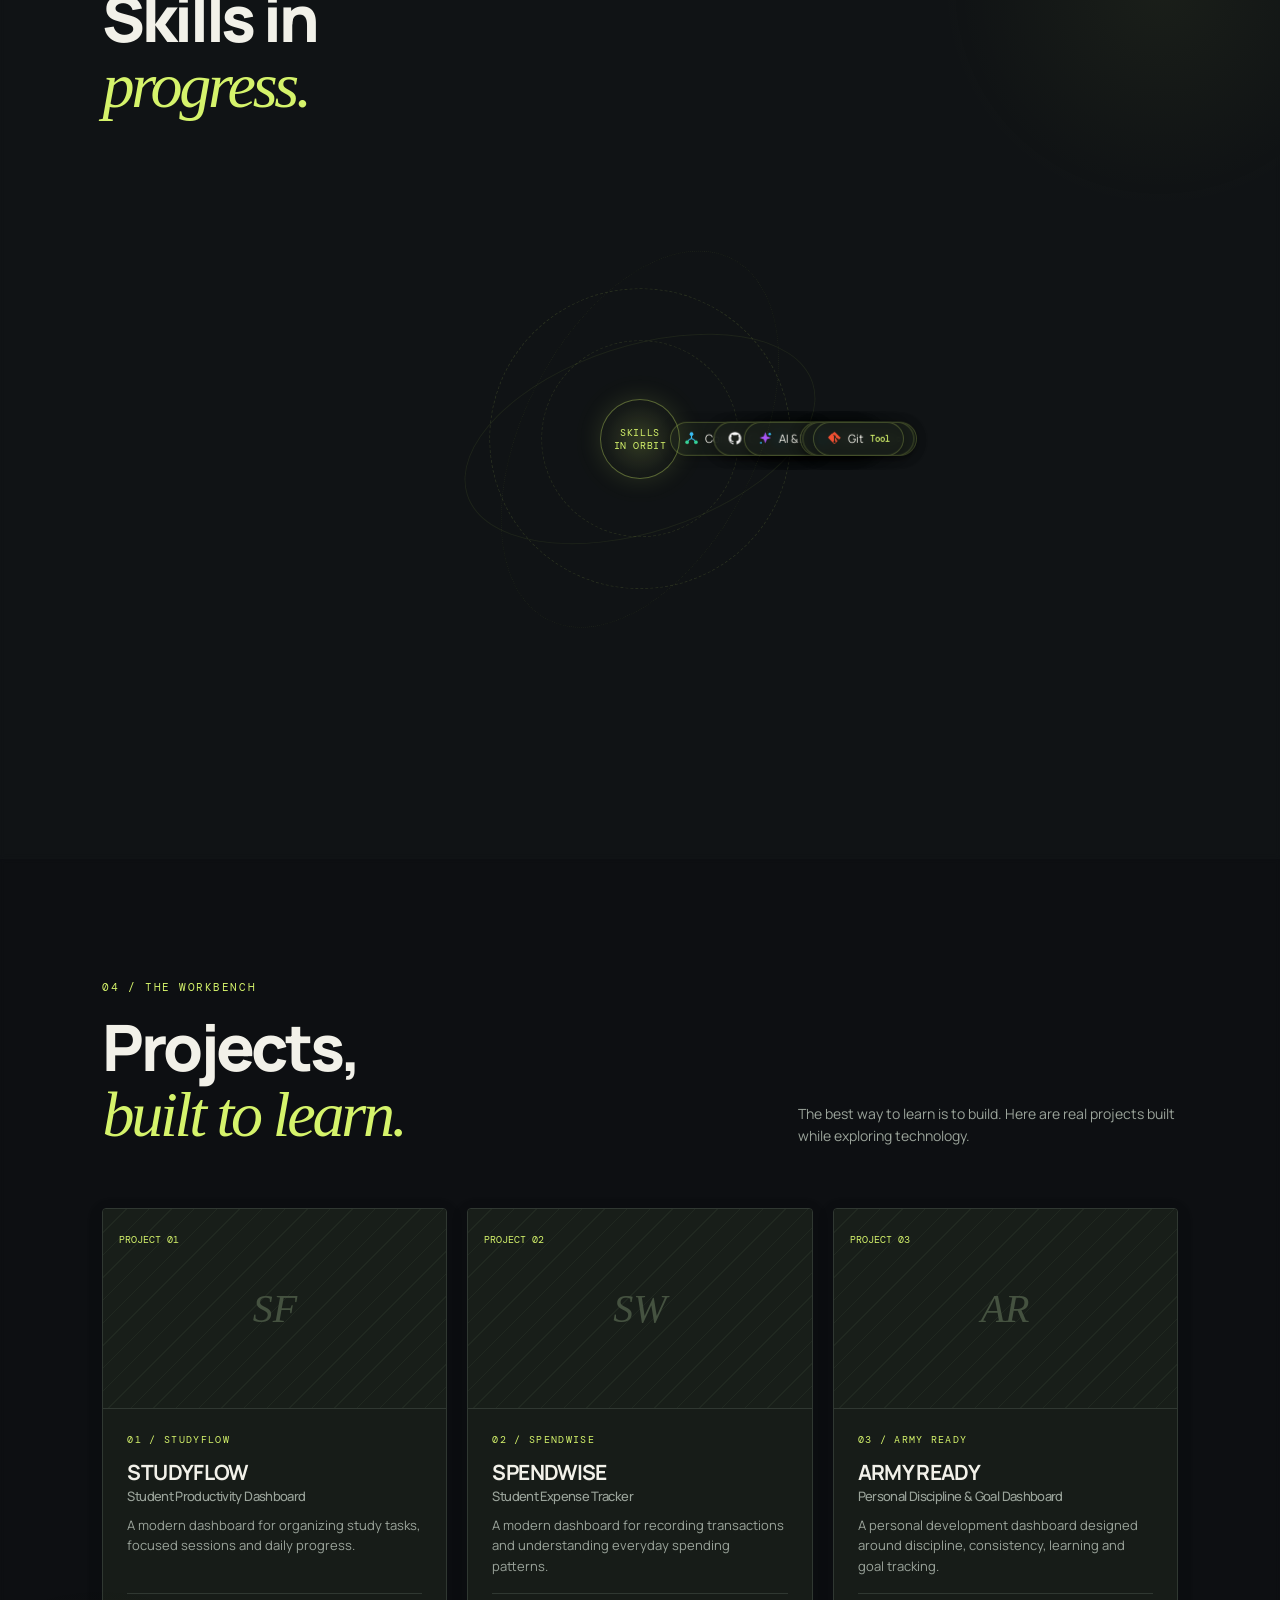
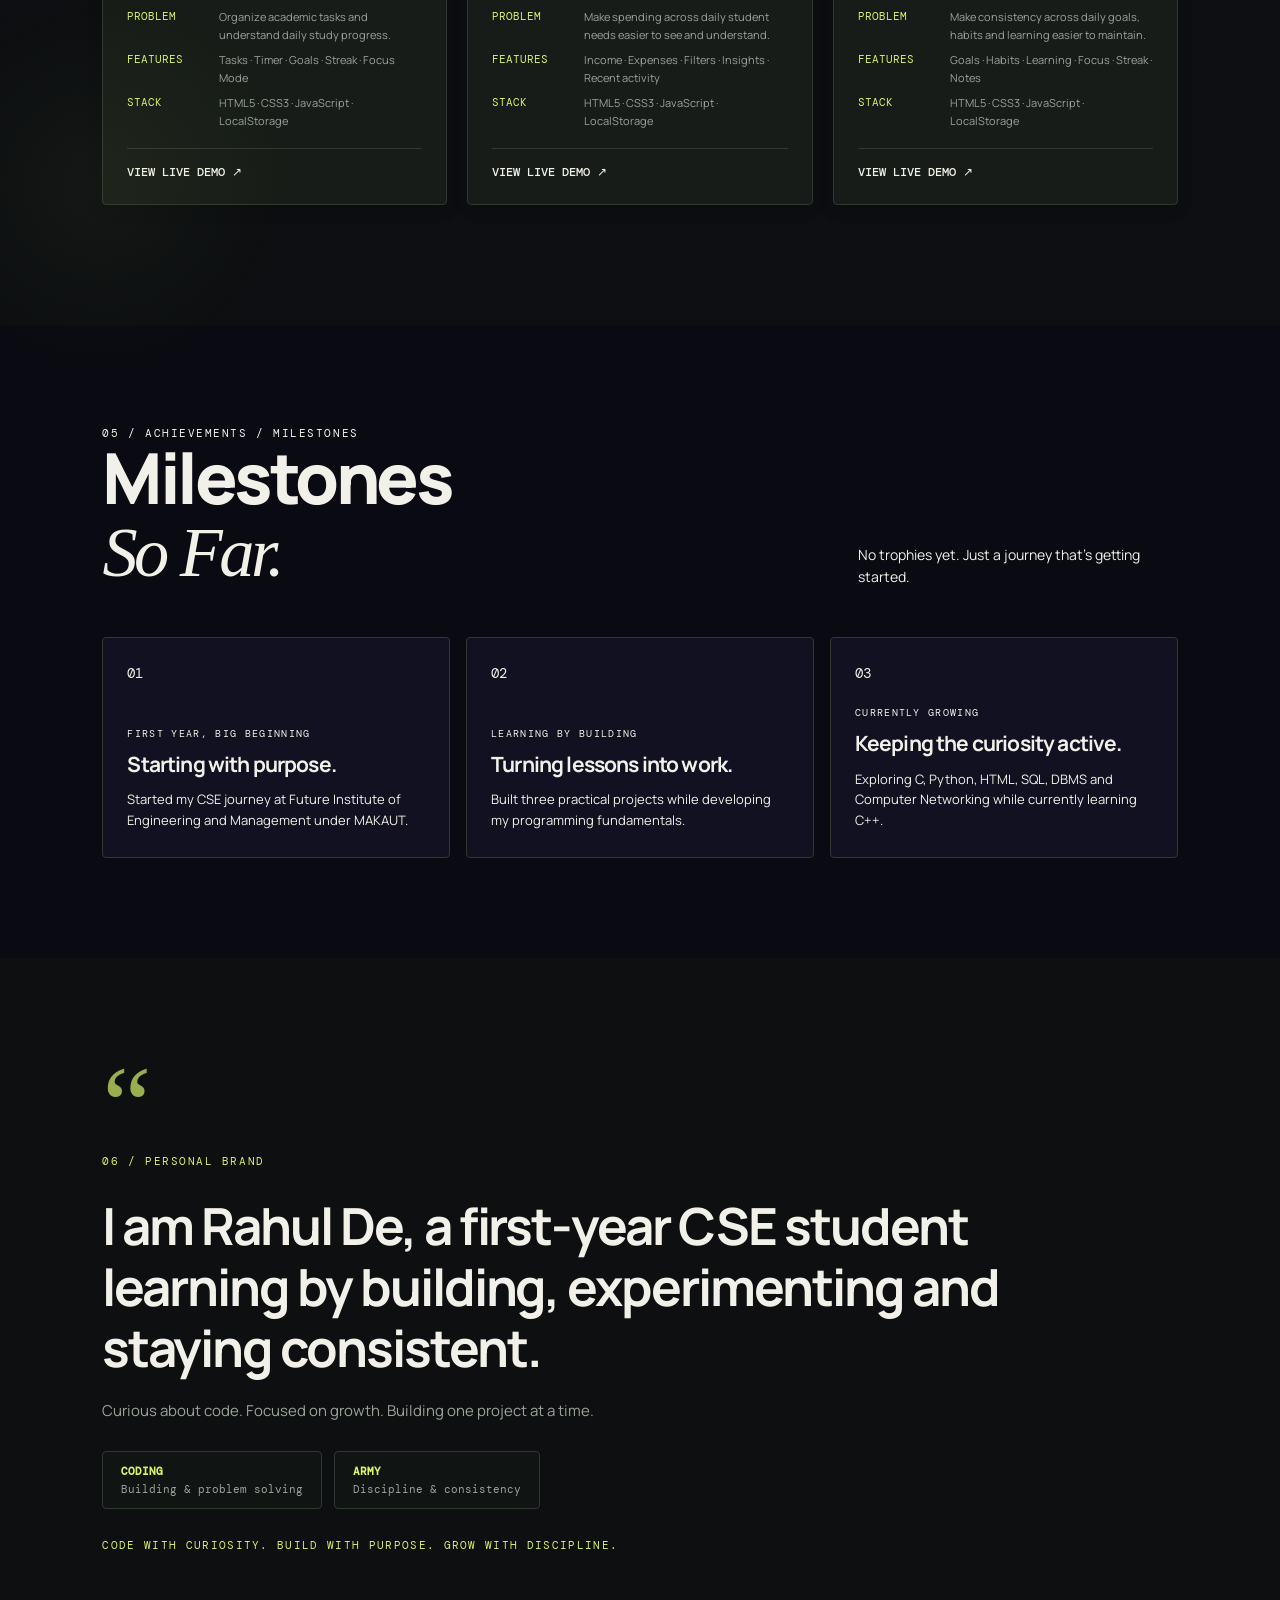
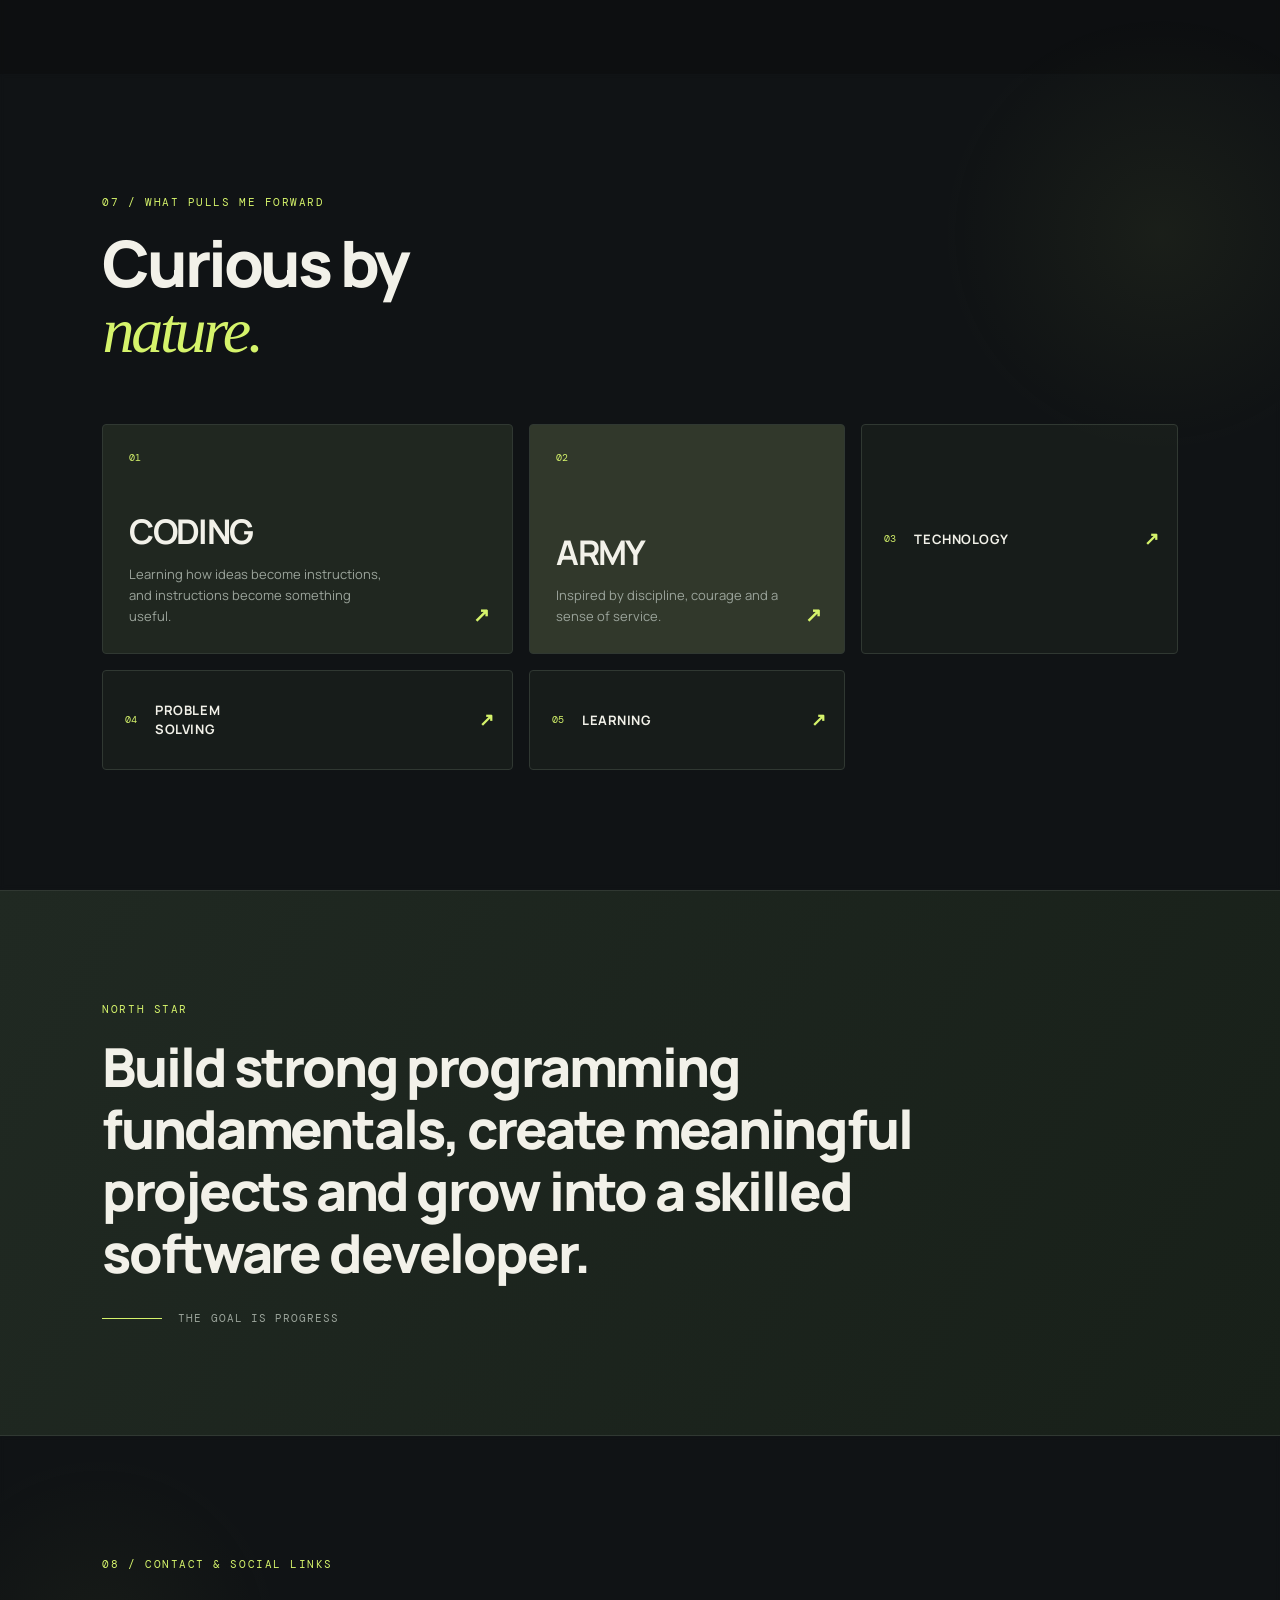
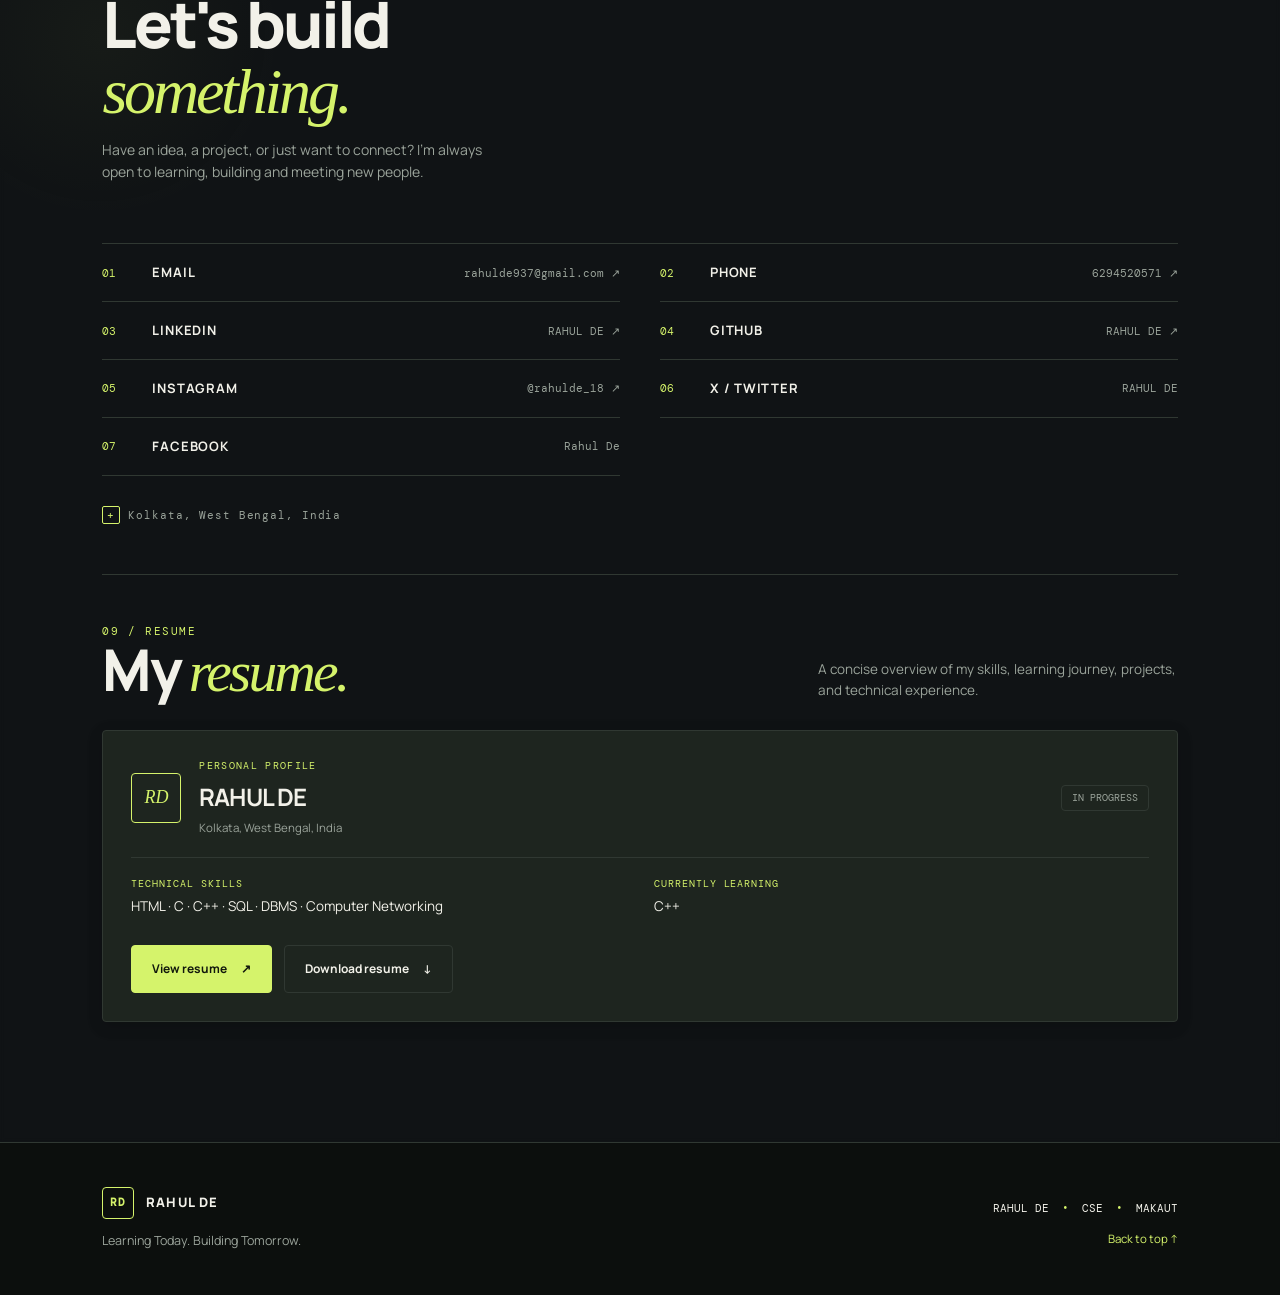
==== commit 4b527c2a: "Mobile orbit" ====
--- a/RAHUL-DE-PORTFOLIO/index.html
+++ b/RAHUL-DE-PORTFOLIO/index.html
@@ -1,22 +1,28 @@
 <!doctype html>
 <html lang="en">
+
 <head>
 	<meta charset="utf-8">
 	<meta name="viewport" content="width=device-width, initial-scale=1">
-	<meta name="description" content="Rahul De is a first-year CSE student beginning his journey in programming, technology and problem solving.">
+	<meta name="description"
+		content="Rahul De is a first-year CSE student beginning his journey in programming, technology and problem solving.">
 	<title>Rahul De | CSE Student</title>
 	<link rel="preconnect" href="https://fonts.googleapis.com">
 	<link rel="preconnect" href="https://fonts.gstatic.com" crossorigin>
-	<link href="https://fonts.googleapis.com/css2?family=DM+Mono:wght@400;500&family=Manrope:wght@400;500;600;700;800&display=swap" rel="stylesheet">
+	<link
+		href="https://fonts.googleapis.com/css2?family=DM+Mono:wght@400;500&family=Manrope:wght@400;500;600;700;800&display=swap"
+		rel="stylesheet">
 	<link rel="stylesheet" href="style.css">
 </head>
+
 <body>
 	<canvas id="futuristic-bg" class="futuristic-bg cyber-bg" aria-hidden="true"></canvas>
 	<div class="scroll-progress" aria-hidden="true"><span></span></div>
-	
+
 	<header class="site-header">
 		<a class="brand" href="#home" aria-label="Rahul De home"><span>RD</span><strong>RAHUL DE</strong></a>
-		<button class="menu-toggle" type="button" aria-expanded="false" aria-controls="site-nav" aria-label="Toggle navigation menu">
+		<button class="menu-toggle" type="button" aria-expanded="false" aria-controls="site-nav"
+			aria-label="Toggle navigation menu">
 			<span></span><span></span><span></span>
 			<span class="sr-only">Toggle navigation menu</span>
 		</button>
@@ -43,7 +49,8 @@
 					<p class="eyebrow"><span class="eyebrow-dot"></span> FIRST-YEAR CSE STUDENT <b>•</b> MAKAUT</p>
 					<h1>RAHUL <em>DE</em></h1>
 					<p class="hero-statement">FROM ZERO <span>→</span> BUILDING THE FUTURE</p>
-					<p class="hero-intro">Learning technology, building projects and developing the discipline to become a better developer every day.</p>
+					<p class="hero-intro">Learning technology, building projects and developing the discipline to become
+						a better developer every day.</p>
 					<div class="hero-location"><span>+</span> Kolkata, West Bengal</div>
 					<div class="button-row">
 						<a class="button button-primary" href="#projects">Explore my work <span>↗</span></a>
@@ -82,12 +89,17 @@
 			</div>
 			<div class="about-grid">
 				<div class="about-lead reveal">
-					<p>I am Rahul De, a first-year CSE student at Future Institute of Engineering and Management under MAKAUT, from Kolkata, West Bengal, India.</p>
+					<p>I am Rahul De, a first-year CSE student at Future Institute of Engineering and Management under
+						MAKAUT, from Kolkata, West Bengal, India.</p>
 				</div>
 				<div class="about-detail reveal">
-					<p>I am at the beginning of my journey in computer science. I believe strong fundamentals, consistent learning and building real projects are the foundation of becoming a good developer.</p>
-					<p>I enjoy exploring technology and turning what I learn into practical projects. My interests include coding, technology and the discipline represented by the Army.</p>
-					<p class="about-learning"><strong>CURRENTLY LEARNING</strong><span>C · Python · HTML · SQL · DBMS · Computer Networking · C++</span></p>
+					<p>I am at the beginning of my journey in computer science. I believe strong fundamentals,
+						consistent learning and building real projects are the foundation of becoming a good developer.
+					</p>
+					<p>I enjoy exploring technology and turning what I learn into practical projects. My interests
+						include coding, technology and the discipline represented by the Army.</p>
+					<p class="about-learning"><strong>CURRENTLY LEARNING</strong><span>C · Python · HTML · SQL · DBMS ·
+							Computer Networking · C++</span></p>
 				</div>
 			</div>
 			<div class="education reveal">
@@ -182,9 +194,35 @@
 					<div>
 						<h3>Programming</h3>
 						<div class="skill-list">
-							<span><svg class="tech-icon" width="15" height="15" viewBox="0 0 24 24" fill="none" xmlns="http://www.w3.org/2000/svg" aria-hidden="true"><path d="M16.92 4.18A9.9 9.9 0 0 0 12 2.92C6.98 2.92 2.92 6.98 2.92 12s4.06 9.08 9.08 9.08c1.78 0 3.46-.51 4.9-1.42a9.92 9.92 0 0 0 3.73-4.32l-3.32-1.37a6.22 6.22 0 0 1-2.31 2.7 5.6 5.6 0 0 1-3 .83 5.71 5.71 0 0 1-5.7-5.7 5.71 5.71 0 0 1 5.7-5.7c1.1 0 2.14.31 3 .85.87.56 1.54 1.36 1.95 2.3l3.32-1.37a9.77 9.77 0 0 0-3.65-4.7z" fill="#00599C"/><path d="M12 5.5a6.5 6.5 0 0 0-6.5 6.5 6.5 6.5 0 0 0 6.5 6.5c1.47 0 2.82-.49 3.9-1.31l-1.34-2.32a3.84 3.84 0 0 1-2.56.97 3.84 3.84 0 0 1-3.84-3.84 3.84 3.84 0 0 1 3.84-3.84c1 0 1.9.36 2.59 1l1.34-2.32A6.47 6.47 0 0 0 12 5.5z" fill="#659AD2"/></svg>C <b>Basic</b></span>
-							<span><svg class="tech-icon" width="15" height="15" viewBox="0 0 24 24" fill="none" xmlns="http://www.w3.org/2000/svg" aria-hidden="true"><path d="M11.9 2c-3.1 0-2.9 1.3-2.9 1.3l.01 1.4h2.9v.4H6.1S4 4.9 4 8c0 3.2 1.8 3.1 1.8 3.1h1.1v-1.5c0-1.8 1.5-1.7 1.5-1.7h2.9c1.7 0 1.6-1.5 1.6-1.5V4.4S13.1 2 11.9 2zm-1.6 1a.6.6 0 1 1 0 1.2.6.6 0 0 1 0-1.2z" fill="#3776AB"/><path d="M12.1 22c3.1 0 2.9-1.3 2.9-1.3l-.01-1.4h-2.9v-.4h5.8s2.1.2 2.1-2.9c0-3.2-1.8-3.1-1.8-3.1h-1.1v1.5c0 1.8-1.5 1.7-1.5 1.7H12.7c-1.7 0-1.6 1.5-1.6 1.5v1.9s-.2 2.5 1 2.5zm1.6-1a.6.6 0 1 1 0-1.2.6.6 0 0 1 0 1.2z" fill="#FFD43B"/></svg>Python <b>Basic</b></span>
-							<span><svg class="tech-icon" width="15" height="15" viewBox="0 0 24 24" fill="none" xmlns="http://www.w3.org/2000/svg" aria-hidden="true"><path d="M11.5 2.5L2 8v8l9.5 5.5L21 16V8L11.5 2.5z" fill="#00599C"/><path d="M11.5 4.5L4 8.8v6.4l7.5 4.3 7.5-4.3V8.8L11.5 4.5z" fill="#004482"/><path d="M10.8 14.2c-.6.5-1.4.8-2.3.8-1.7 0-3-1.3-3-3s1.3-3 3-3c.9 0 1.7.3 2.3.8l.9-1.2C10.8 7.9 9.7 7.5 8.5 7.5 6 7.5 4 9.5 4 12s2 4.5 4.5 4.5c1.2 0 2.3-.4 3.2-1.1l-.9-1.2z" fill="#FFFFFF"/><path d="M14.5 10.5v1h-1v1h1v1h1v-1h1v-1h-1v-1h-1zm4 0v1h-1v1h1v1h1v-1h1v-1h-1v-1h-1z" fill="#659AD2"/></svg>C++ <b>Learning</b></span>
+							<span><svg class="tech-icon" width="15" height="15" viewBox="0 0 24 24" fill="none"
+									xmlns="http://www.w3.org/2000/svg" aria-hidden="true">
+									<path
+										d="M16.92 4.18A9.9 9.9 0 0 0 12 2.92C6.98 2.92 2.92 6.98 2.92 12s4.06 9.08 9.08 9.08c1.78 0 3.46-.51 4.9-1.42a9.92 9.92 0 0 0 3.73-4.32l-3.32-1.37a6.22 6.22 0 0 1-2.31 2.7 5.6 5.6 0 0 1-3 .83 5.71 5.71 0 0 1-5.7-5.7 5.71 5.71 0 0 1 5.7-5.7c1.1 0 2.14.31 3 .85.87.56 1.54 1.36 1.95 2.3l3.32-1.37a9.77 9.77 0 0 0-3.65-4.7z"
+										fill="#00599C" />
+									<path
+										d="M12 5.5a6.5 6.5 0 0 0-6.5 6.5 6.5 6.5 0 0 0 6.5 6.5c1.47 0 2.82-.49 3.9-1.31l-1.34-2.32a3.84 3.84 0 0 1-2.56.97 3.84 3.84 0 0 1-3.84-3.84 3.84 3.84 0 0 1 3.84-3.84c1 0 1.9.36 2.59 1l1.34-2.32A6.47 6.47 0 0 0 12 5.5z"
+										fill="#659AD2" />
+								</svg>C <b>Basic</b></span>
+							<span><svg class="tech-icon" width="15" height="15" viewBox="0 0 24 24" fill="none"
+									xmlns="http://www.w3.org/2000/svg" aria-hidden="true">
+									<path
+										d="M11.9 2c-3.1 0-2.9 1.3-2.9 1.3l.01 1.4h2.9v.4H6.1S4 4.9 4 8c0 3.2 1.8 3.1 1.8 3.1h1.1v-1.5c0-1.8 1.5-1.7 1.5-1.7h2.9c1.7 0 1.6-1.5 1.6-1.5V4.4S13.1 2 11.9 2zm-1.6 1a.6.6 0 1 1 0 1.2.6.6 0 0 1 0-1.2z"
+										fill="#3776AB" />
+									<path
+										d="M12.1 22c3.1 0 2.9-1.3 2.9-1.3l-.01-1.4h-2.9v-.4h5.8s2.1.2 2.1-2.9c0-3.2-1.8-3.1-1.8-3.1h-1.1v1.5c0 1.8-1.5 1.7-1.5 1.7H12.7c-1.7 0-1.6 1.5-1.6 1.5v1.9s-.2 2.5 1 2.5zm1.6-1a.6.6 0 1 1 0-1.2.6.6 0 0 1 0 1.2z"
+										fill="#FFD43B" />
+								</svg>Python <b>Basic</b></span>
+							<span><svg class="tech-icon" width="15" height="15" viewBox="0 0 24 24" fill="none"
+									xmlns="http://www.w3.org/2000/svg" aria-hidden="true">
+									<path d="M11.5 2.5L2 8v8l9.5 5.5L21 16V8L11.5 2.5z" fill="#00599C" />
+									<path d="M11.5 4.5L4 8.8v6.4l7.5 4.3 7.5-4.3V8.8L11.5 4.5z" fill="#004482" />
+									<path
+										d="M10.8 14.2c-.6.5-1.4.8-2.3.8-1.7 0-3-1.3-3-3s1.3-3 3-3c.9 0 1.7.3 2.3.8l.9-1.2C10.8 7.9 9.7 7.5 8.5 7.5 6 7.5 4 9.5 4 12s2 4.5 4.5 4.5c1.2 0 2.3-.4 3.2-1.1l-.9-1.2z"
+										fill="#FFFFFF" />
+									<path
+										d="M14.5 10.5v1h-1v1h1v1h1v-1h1v-1h-1v-1h-1zm4 0v1h-1v1h1v1h1v-1h1v-1h-1v-1h-1z"
+										fill="#659AD2" />
+								</svg>C++ <b>Learning</b></span>
 						</div>
 					</div>
 				</article>
@@ -193,7 +231,14 @@
 					<div>
 						<h3>Web</h3>
 						<div class="skill-list">
-							<span><svg class="tech-icon" width="15" height="15" viewBox="0 0 24 24" fill="none" xmlns="http://www.w3.org/2000/svg" aria-hidden="true"><path d="M3 2l1.6 18.2L12 22l7.4-1.8L21 2H3z" fill="#E34F26"/><path d="M12 3.7v16.5l5.8-1.5L19.3 3.7H12z" fill="#EF652A"/><path d="M12 7.7H7.7l.2 2.5h4.1V7.7zm0 5H8.1l.3 2.6 3.6 1v-2.6l-1.8-.5-.1-1H12v-.5zm0-7.5v2.5h4.4l-.4 4.5H12v2.5h3.9l-.4 4-3.5 1v2.6l6-1.6.8-9.4.3-3.6H12z" fill="#FFFFFF"/></svg>HTML <b>Basic</b></span>
+							<span><svg class="tech-icon" width="15" height="15" viewBox="0 0 24 24" fill="none"
+									xmlns="http://www.w3.org/2000/svg" aria-hidden="true">
+									<path d="M3 2l1.6 18.2L12 22l7.4-1.8L21 2H3z" fill="#E34F26" />
+									<path d="M12 3.7v16.5l5.8-1.5L19.3 3.7H12z" fill="#EF652A" />
+									<path
+										d="M12 7.7H7.7l.2 2.5h4.1V7.7zm0 5H8.1l.3 2.6 3.6 1v-2.6l-1.8-.5-.1-1H12v-.5zm0-7.5v2.5h4.4l-.4 4.5H12v2.5h3.9l-.4 4-3.5 1v2.6l6-1.6.8-9.4.3-3.6H12z"
+										fill="#FFFFFF" />
+								</svg>HTML <b>Basic</b></span>
 						</div>
 					</div>
 				</article>
@@ -202,8 +247,30 @@
 					<div>
 						<h3>Database</h3>
 						<div class="skill-list">
-							<span><svg class="tech-icon" width="15" height="15" viewBox="0 0 24 24" fill="none" xmlns="http://www.w3.org/2000/svg" aria-hidden="true"><ellipse cx="12" cy="5" rx="8" ry="3" fill="#00758F"/><path d="M4 5v5c0 1.66 3.58 3 8 3s8-1.34 8-3V5" stroke="#00758F" stroke-width="2" fill="none"/><path d="M4 10v5c0 1.66 3.58 3 8 3s8-1.34 8-3v-5" stroke="#00758F" stroke-width="2" fill="none"/><path d="M4 15v4c0 1.66 3.58 3 8 3s8-1.34 8-3v-4" stroke="#00758F" stroke-width="2" fill="none"/><circle cx="16" cy="16" r="4" fill="#F29111"/><path d="M14.5 16l1 1 2-2" stroke="#FFFFFF" stroke-width="1.2" stroke-linecap="round" stroke-linejoin="round"/></svg>SQL <b>Basic</b></span>
-							<span><svg class="tech-icon" width="15" height="15" viewBox="0 0 24 24" fill="none" xmlns="http://www.w3.org/2000/svg" aria-hidden="true"><ellipse cx="12" cy="6" rx="7" ry="2.5" fill="#0284C7"/><ellipse cx="12" cy="6" rx="7" ry="2.5" stroke="#38BDF8" stroke-width="1"/><path d="M5 6v5c0 1.38 3.13 2.5 7 2.5s7-1.12 7-2.5V6" stroke="#0284C7" stroke-width="1.8" fill="none"/><path d="M5 11v5c0 1.38 3.13 2.5 7 2.5s7-1.12 7-2.5v-5" stroke="#0284C7" stroke-width="1.8" fill="none"/><path d="M5 16v2c0 1.38 3.13 2.5 7 2.5s7-1.12 7-2.5v-2" stroke="#38BDF8" stroke-width="1.8" fill="none"/></svg>DBMS <b>Basic</b></span>
+							<span><svg class="tech-icon" width="15" height="15" viewBox="0 0 24 24" fill="none"
+									xmlns="http://www.w3.org/2000/svg" aria-hidden="true">
+									<ellipse cx="12" cy="5" rx="8" ry="3" fill="#00758F" />
+									<path d="M4 5v5c0 1.66 3.58 3 8 3s8-1.34 8-3V5" stroke="#00758F" stroke-width="2"
+										fill="none" />
+									<path d="M4 10v5c0 1.66 3.58 3 8 3s8-1.34 8-3v-5" stroke="#00758F" stroke-width="2"
+										fill="none" />
+									<path d="M4 15v4c0 1.66 3.58 3 8 3s8-1.34 8-3v-4" stroke="#00758F" stroke-width="2"
+										fill="none" />
+									<circle cx="16" cy="16" r="4" fill="#F29111" />
+									<path d="M14.5 16l1 1 2-2" stroke="#FFFFFF" stroke-width="1.2"
+										stroke-linecap="round" stroke-linejoin="round" />
+								</svg>SQL <b>Basic</b></span>
+							<span><svg class="tech-icon" width="15" height="15" viewBox="0 0 24 24" fill="none"
+									xmlns="http://www.w3.org/2000/svg" aria-hidden="true">
+									<ellipse cx="12" cy="6" rx="7" ry="2.5" fill="#0284C7" />
+									<ellipse cx="12" cy="6" rx="7" ry="2.5" stroke="#38BDF8" stroke-width="1" />
+									<path d="M5 6v5c0 1.38 3.13 2.5 7 2.5s7-1.12 7-2.5V6" stroke="#0284C7"
+										stroke-width="1.8" fill="none" />
+									<path d="M5 11v5c0 1.38 3.13 2.5 7 2.5s7-1.12 7-2.5v-5" stroke="#0284C7"
+										stroke-width="1.8" fill="none" />
+									<path d="M5 16v2c0 1.38 3.13 2.5 7 2.5s7-1.12 7-2.5v-2" stroke="#38BDF8"
+										stroke-width="1.8" fill="none" />
+								</svg>DBMS <b>Basic</b></span>
 						</div>
 					</div>
 				</article>
@@ -212,7 +279,14 @@
 					<div>
 						<h3>Computer Science</h3>
 						<div class="skill-list">
-							<span><svg class="tech-icon" width="15" height="15" viewBox="0 0 24 24" fill="none" xmlns="http://www.w3.org/2000/svg" aria-hidden="true"><circle cx="12" cy="5" r="3" fill="#38BDF8"/><circle cx="5" cy="18" r="3" fill="#34D399"/><circle cx="19" cy="18" r="3" fill="#34D399"/><path d="M12 8v4M12 12l-5 3M12 12l5 3" stroke="#38BDF8" stroke-width="1.8" stroke-linecap="round"/></svg>Computer Networking <b>Basic</b></span>
+							<span><svg class="tech-icon" width="15" height="15" viewBox="0 0 24 24" fill="none"
+									xmlns="http://www.w3.org/2000/svg" aria-hidden="true">
+									<circle cx="12" cy="5" r="3" fill="#38BDF8" />
+									<circle cx="5" cy="18" r="3" fill="#34D399" />
+									<circle cx="19" cy="18" r="3" fill="#34D399" />
+									<path d="M12 8v4M12 12l-5 3M12 12l5 3" stroke="#38BDF8" stroke-width="1.8"
+										stroke-linecap="round" />
+								</svg>Computer Networking <b>Basic</b></span>
 						</div>
 					</div>
 				</article>
@@ -221,9 +295,27 @@
 					<div>
 						<h3>Tools</h3>
 						<div class="skill-list">
-							<span><svg class="tech-icon" width="15" height="15" viewBox="0 0 24 24" fill="none" xmlns="http://www.w3.org/2000/svg" aria-hidden="true"><path d="M17.5 2.1L6.7 11.2l4.8 3.6 6-4.5V2.1z" fill="#0065A9"/><path d="M17.5 21.9l-6-4.5-4.8 3.6L17.5 21.9z" fill="#007ACC"/><path d="M6.7 11.2L2 7.7v8.6l4.7-3.5 4.8 3.6 6 4.5 4.5-2.2V5.3l-4.5-2.2-6 4.5-4.8 3.6z" fill="#1F9CF0"/><path d="M17.5 2.1l4.5 2.2v15.4l-4.5 2.2V2.1z" fill="#0065A9"/></svg>VS Code <b>Tool</b></span>
-							<span><svg class="tech-icon" width="15" height="15" viewBox="0 0 24 24" fill="none" xmlns="http://www.w3.org/2000/svg" aria-hidden="true"><path d="M21.6 10.9L13.1 2.4c-.6-.6-1.5-.6-2.1 0L8.9 4.5l2.7 2.7c.6-.2 1.3 0 1.8.5.5.5.6 1.3.3 1.9l2.6 2.6c.6-.3 1.4-.2 1.9.3.7.7.7 1.9 0 2.6-.7.7-1.9.7-2.6 0-.6-.6-.7-1.4-.3-2.1l-2.4-2.4v5.3c.2.1.4.3.5.5.7.7.7 1.9 0 2.6-.7.7-1.9.7-2.6 0-.7-.7-.7-1.9 0-2.6.2-.2.4-.4.6-.5V8.5c-.2-.1-.4-.3-.6-.5-.6-.6-.7-1.4-.3-2.1L8.2 3.8 2.4 9.6c-.6.6-.6 1.5 0 2.1l8.5 8.5c.6.6 1.5.6 2.1 0l8.6-8.6c.6-.6.6-1.6 0-2.2v-.5z" fill="#F05032"/></svg>Git <b>Tool</b></span>
-							<span><svg class="tech-icon github-icon" width="15" height="15" viewBox="0 0 24 24" fill="none" xmlns="http://www.w3.org/2000/svg" aria-hidden="true"><path fill-rule="evenodd" clip-rule="evenodd" d="M12 2C6.477 2 2 6.484 2 12.017c0 4.425 2.865 8.18 6.839 9.504.5.092.682-.217.682-.483 0-.237-.008-.868-.013-1.703-2.782.605-3.369-1.343-3.369-1.343-.454-1.158-1.11-1.466-1.11-1.466-.908-.62.069-.608.069-.608 1.003.07 1.53 1.032 1.53 1.032.892 1.53 2.341 1.088 2.91.832.092-.647.35-1.088.636-1.338-2.22-.253-4.555-1.113-4.555-4.951 0-1.093.39-1.988 1.029-2.688-.103-.253-.446-1.272.098-2.65 0 0 .84-.27 2.75 1.026A9.564 9.564 0 0112 6.844c.85.004 1.705.115 2.504.337 1.909-1.296 2.747-1.027 2.747-1.027.546 1.379.202 2.398.1 2.651.64.7 1.028 1.595 1.028 2.688 0 3.848-2.339 4.695-4.566 4.943.359.309.678.92.678 1.855 0 1.338-.012 2.419-.012 2.747 0 .268.18.58.688.482A10.019 10.019 0 0022 12.017C22 6.484 17.522 2 12 2z" fill="#FFFFFF"/></svg>GitHub <b>Tool</b></span>
+							<span><svg class="tech-icon" width="15" height="15" viewBox="0 0 24 24" fill="none"
+									xmlns="http://www.w3.org/2000/svg" aria-hidden="true">
+									<path d="M17.5 2.1L6.7 11.2l4.8 3.6 6-4.5V2.1z" fill="#0065A9" />
+									<path d="M17.5 21.9l-6-4.5-4.8 3.6L17.5 21.9z" fill="#007ACC" />
+									<path
+										d="M6.7 11.2L2 7.7v8.6l4.7-3.5 4.8 3.6 6 4.5 4.5-2.2V5.3l-4.5-2.2-6 4.5-4.8 3.6z"
+										fill="#1F9CF0" />
+									<path d="M17.5 2.1l4.5 2.2v15.4l-4.5 2.2V2.1z" fill="#0065A9" />
+								</svg>VS Code <b>Tool</b></span>
+							<span><svg class="tech-icon" width="15" height="15" viewBox="0 0 24 24" fill="none"
+									xmlns="http://www.w3.org/2000/svg" aria-hidden="true">
+									<path
+										d="M21.6 10.9L13.1 2.4c-.6-.6-1.5-.6-2.1 0L8.9 4.5l2.7 2.7c.6-.2 1.3 0 1.8.5.5.5.6 1.3.3 1.9l2.6 2.6c.6-.3 1.4-.2 1.9.3.7.7.7 1.9 0 2.6-.7.7-1.9.7-2.6 0-.6-.6-.7-1.4-.3-2.1l-2.4-2.4v5.3c.2.1.4.3.5.5.7.7.7 1.9 0 2.6-.7.7-1.9.7-2.6 0-.7-.7-.7-1.9 0-2.6.2-.2.4-.4.6-.5V8.5c-.2-.1-.4-.3-.6-.5-.6-.6-.7-1.4-.3-2.1L8.2 3.8 2.4 9.6c-.6.6-.6 1.5 0 2.1l8.5 8.5c.6.6 1.5.6 2.1 0l8.6-8.6c.6-.6.6-1.6 0-2.2v-.5z"
+										fill="#F05032" />
+								</svg>Git <b>Tool</b></span>
+							<span><svg class="tech-icon github-icon" width="15" height="15" viewBox="0 0 24 24"
+									fill="none" xmlns="http://www.w3.org/2000/svg" aria-hidden="true">
+									<path fill-rule="evenodd" clip-rule="evenodd"
+										d="M12 2C6.477 2 2 6.484 2 12.017c0 4.425 2.865 8.18 6.839 9.504.5.092.682-.217.682-.483 0-.237-.008-.868-.013-1.703-2.782.605-3.369-1.343-3.369-1.343-.454-1.158-1.11-1.466-1.11-1.466-.908-.62.069-.608.069-.608 1.003.07 1.53 1.032 1.53 1.032.892 1.53 2.341 1.088 2.91.832.092-.647.35-1.088.636-1.338-2.22-.253-4.555-1.113-4.555-4.951 0-1.093.39-1.988 1.029-2.688-.103-.253-.446-1.272.098-2.65 0 0 .84-.27 2.75 1.026A9.564 9.564 0 0112 6.844c.85.004 1.705.115 2.504.337 1.909-1.296 2.747-1.027 2.747-1.027.546 1.379.202 2.398.1 2.651.64.7 1.028 1.595 1.028 2.688 0 3.848-2.339 4.695-4.566 4.943.359.309.678.92.678 1.855 0 1.338-.012 2.419-.012 2.747 0 .268.18.58.688.482A10.019 10.019 0 0022 12.017C22 6.484 17.522 2 12 2z"
+										fill="#FFFFFF" />
+								</svg>GitHub <b>Tool</b></span>
 						</div>
 					</div>
 				</article>
@@ -232,7 +324,13 @@
 					<div>
 						<h3>Exploring</h3>
 						<div class="skill-list">
-							<span><svg class="tech-icon" width="15" height="15" viewBox="0 0 24 24" fill="none" xmlns="http://www.w3.org/2000/svg" aria-hidden="true"><path d="M12 2L14.4 8.6L21 11L14.4 13.4L12 20L9.6 13.4L3 11L9.6 8.6L12 2Z" fill="#A855F7"/><circle cx="19" cy="5" r="2" fill="#38BDF8"/><circle cx="5" cy="19" r="1.5" fill="#38BDF8"/></svg>AI &amp; Data <b>Exploring</b></span>
+							<span><svg class="tech-icon" width="15" height="15" viewBox="0 0 24 24" fill="none"
+									xmlns="http://www.w3.org/2000/svg" aria-hidden="true">
+									<path d="M12 2L14.4 8.6L21 11L14.4 13.4L12 20L9.6 13.4L3 11L9.6 8.6L12 2Z"
+										fill="#A855F7" />
+									<circle cx="19" cy="5" r="2" fill="#38BDF8" />
+									<circle cx="5" cy="19" r="1.5" fill="#38BDF8" />
+								</svg>AI &amp; Data <b>Exploring</b></span>
 						</div>
 					</div>
 				</article>
@@ -246,7 +344,8 @@
 					<p class="kicker">04 / THE WORKBENCH</p>
 					<h2>Projects,<br><i>built to learn.</i></h2>
 				</div>
-				<p class="heading-note">The best way to learn is to build. Here are real projects built while exploring technology.</p>
+				<p class="heading-note">The best way to learn is to build. Here are real projects built while exploring
+					technology.</p>
 			</div>
 			<div class="projects-grid">
 				<article class="project-card reveal">
@@ -267,7 +366,8 @@
 							<dd>HTML5 · CSS3 · JavaScript · LocalStorage</dd>
 						</dl>
 						<div class="project-links">
-							<a href="./studyflow/index.html" aria-label="View live demo of StudyFlow">VIEW LIVE DEMO ↗</a>
+							<a href="./studyflow/index.html" aria-label="View live demo of StudyFlow">VIEW LIVE DEMO
+								↗</a>
 						</div>
 					</div>
 				</article>
@@ -279,7 +379,8 @@
 					<div class="project-info">
 						<p class="mono">02 / SPENDWISE</p>
 						<h3>SPENDWISE<br><span>Student Expense Tracker</span></h3>
-						<p>A modern dashboard for recording transactions and understanding everyday spending patterns.</p>
+						<p>A modern dashboard for recording transactions and understanding everyday spending patterns.
+						</p>
 						<dl>
 							<dt>PROBLEM</dt>
 							<dd>Make spending across daily student needs easier to see and understand.</dd>
@@ -289,7 +390,8 @@
 							<dd>HTML5 · CSS3 · JavaScript · LocalStorage</dd>
 						</dl>
 						<div class="project-links">
-							<a href="./spendwise/index.html" aria-label="View live demo of SpendWise">VIEW LIVE DEMO ↗</a>
+							<a href="./spendwise/index.html" aria-label="View live demo of SpendWise">VIEW LIVE DEMO
+								↗</a>
 						</div>
 					</div>
 				</article>
@@ -301,7 +403,8 @@
 					<div class="project-info">
 						<p class="mono">03 / ARMY READY</p>
 						<h3>ARMY READY<br><span>Personal Discipline &amp; Goal Dashboard</span></h3>
-						<p>A personal development dashboard designed around discipline, consistency, learning and goal tracking.</p>
+						<p>A personal development dashboard designed around discipline, consistency, learning and goal
+							tracking.</p>
 						<dl>
 							<dt>PROBLEM</dt>
 							<dd>Make consistency across daily goals, habits and learning easier to maintain.</dd>
@@ -311,7 +414,8 @@
 							<dd>HTML5 · CSS3 · JavaScript · LocalStorage</dd>
 						</dl>
 						<div class="project-links">
-							<a href="./army-ready/index.html" aria-label="View live demo of Army Ready">VIEW LIVE DEMO ↗</a>
+							<a href="./army-ready/index.html" aria-label="View live demo of Army Ready">VIEW LIVE DEMO
+								↗</a>
 						</div>
 					</div>
 				</article>
@@ -349,7 +453,8 @@
 					<div>
 						<p class="mono">CURRENTLY GROWING</p>
 						<h3>Keeping the curiosity active.</h3>
-						<p>Exploring C, Python, HTML, SQL, DBMS and Computer Networking while currently learning C++.</p>
+						<p>Exploring C, Python, HTML, SQL, DBMS and Computer Networking while currently learning C++.
+						</p>
 					</div>
 				</article>
 			</div>
@@ -359,7 +464,8 @@
 		<section class="statement-section section-pad">
 			<div class="statement-mark">“</div>
 			<p class="kicker reveal">06 / PERSONAL BRAND</p>
-			<blockquote class="reveal">I am Rahul De, a first-year CSE student learning by building, experimenting and staying consistent.</blockquote>
+			<blockquote class="reveal">I am Rahul De, a first-year CSE student learning by building, experimenting and
+				staying consistent.</blockquote>
 			<p class="brand-support reveal">Curious about code. Focused on growth. Building one project at a time.</p>
 			<div class="brand-pillars reveal">
 				<span><b>CODING</b> Building &amp; problem solving</span>
@@ -409,7 +515,8 @@
 		<section class="goal-section">
 			<div class="goal-inner reveal">
 				<p class="kicker">NORTH STAR</p>
-				<h2>Build strong programming fundamentals, create meaningful projects and grow into a skilled software developer.</h2>
+				<h2>Build strong programming fundamentals, create meaningful projects and grow into a skilled software
+					developer.</h2>
 				<div class="goal-line">
 					<span></span>
 					<p>THE GOAL IS PROGRESS</p>
@@ -422,19 +529,24 @@
 			<div class="section-heading reveal">
 				<p class="kicker">08 / CONTACT &amp; SOCIAL LINKS</p>
 				<h2>Let's build<br><i>something.</i></h2>
-				<p class="heading-note">Have an idea, a project, or just want to connect? I'm always open to learning, building and meeting new people.</p>
+				<p class="heading-note">Have an idea, a project, or just want to connect? I'm always open to learning,
+					building and meeting new people.</p>
 			</div>
 			<div class="contact-list contact-grid reveal">
-				<a href="mailto:rahulde937@gmail.com"><span>01</span><strong>EMAIL</strong><em>rahulde937@gmail.com ↗</em></a>
+				<a href="mailto:rahulde937@gmail.com"><span>01</span><strong>EMAIL</strong><em>rahulde937@gmail.com
+						↗</em></a>
 				<a href="tel:6294520571"><span>02</span><strong>PHONE</strong><em>6294520571 ↗</em></a>
-				<a href="https://www.linkedin.com/in/rahul-de-r6294520571" target="_blank" rel="noopener noreferrer"><span>03</span><strong>LINKEDIN</strong><em>RAHUL DE ↗</em></a>
-				<a href="https://github.com/rahulde2007" target="_blank" rel="noopener noreferrer"><span>04</span><strong>GITHUB</strong><em>RAHUL DE ↗</em></a>
-				<a href="https://www.instagram.com/rahulde_18/" target="_blank" rel="noopener noreferrer"><span>05</span><strong>INSTAGRAM</strong><em>@rahulde_18 ↗</em></a>
+				<a href="https://www.linkedin.com/in/rahul-de-r6294520571" target="_blank"
+					rel="noopener noreferrer"><span>03</span><strong>LINKEDIN</strong><em>RAHUL DE ↗</em></a>
+				<a href="https://github.com/rahulde2007" target="_blank"
+					rel="noopener noreferrer"><span>04</span><strong>GITHUB</strong><em>RAHUL DE ↗</em></a>
+				<a href="https://www.instagram.com/rahulde_18/" target="_blank"
+					rel="noopener noreferrer"><span>05</span><strong>INSTAGRAM</strong><em>@rahulde_18 ↗</em></a>
 				<div><span>06</span><strong>X / TWITTER</strong><em>RAHUL DE</em></div>
 				<div><span>07</span><strong>FACEBOOK</strong><em>Rahul De</em></div>
 			</div>
 			<div class="contact-location reveal"><span>+</span> Kolkata, West Bengal, India</div>
-			
+
 			<!-- Resume Sub-section -->
 			<section class="resume-section" aria-labelledby="resumeTitle">
 				<div class="resume-heading reveal">
@@ -465,8 +577,10 @@
 						</div>
 					</div>
 					<div class="resume-actions">
-						<a class="resume-action" href="./RAHUL_DE_Resume.pdf" target="_blank" rel="noopener noreferrer" aria-label="View Rahul De resume">View resume <span>↗</span></a>
-						<a class="resume-action resume-action-outline" href="./RAHUL_DE_Resume.pdf" download aria-label="Download Rahul De resume">Download resume <span>↓</span></a>
+						<a class="resume-action" href="./RAHUL_DE_Resume.pdf" target="_blank" rel="noopener noreferrer"
+							aria-label="View Rahul De resume">View resume <span>↗</span></a>
+						<a class="resume-action resume-action-outline" href="./RAHUL_DE_Resume.pdf" download
+							aria-label="Download Rahul De resume">Download resume <span>↓</span></a>
 					</div>
 				</article>
 			</section>
@@ -487,4 +601,5 @@
 
 	<script src="script.js"></script>
 </body>
-</html>
+
+</html>
--- a/RAHUL-DE-PORTFOLIO/style.css
+++ b/RAHUL-DE-PORTFOLIO/style.css
@@ -7,7 +7,9 @@
    1. Design Tokens & CSS Custom Properties
    -------------------------------------------------------------------------- */
 :root {
-    --bg: #101311;
+    --bg: #0b0b15;
+    --bg-deep: #0a0a12;
+    --bg-glow: rgba(81, 45, 150, 0.2);
     --surface: #171c18;
     --surface-2: #1e251f;
     --surface-hover: #263125;
@@ -67,7 +69,9 @@
 }
 
 body {
-    background-color: var(--bg);
+    background-color: var(--bg-deep);
+    background-image: radial-gradient(circle at 50% 0%, var(--bg-glow) 0%, rgba(30, 24, 67, 0.08) 28%, transparent 58%);
+    background-attachment: fixed;
     color: var(--text);
     font-family: var(--sans);
     font-size: 16px;
@@ -88,6 +92,337 @@
     opacity: 0.015;
     background-image: url("data:image/svg+xml,%3Csvg viewBox='0 0 180 180' xmlns='http://www.w3.org/2000/svg'%3E%3Cfilter id='n'%3E%3CfeTurbulence type='fractalNoise' baseFrequency='.8' numOctaves='4' stitchTiles='stitch'/%3E%3C/filter%3E%3Crect width='100%25' height='100%25' filter='url(%23n)' opacity='.4'/%3E%3C/svg%3E");
     z-index: 0;
+}
+
+.portfolio-backdrop {
+    position: fixed;
+    inset: 0;
+    overflow: hidden;
+    pointer-events: none;
+    z-index: 1;
+    background: radial-gradient(circle at 50% 0%, rgba(66, 41, 128, 0.12), transparent 42%);
+}
+
+.starfield,
+.glow-orb {
+    position: absolute;
+    inset: 0;
+}
+
+.star {
+    position: absolute;
+    width: 2px;
+    height: 2px;
+    border-radius: 50%;
+    background: #fff;
+    box-shadow: 0 0 7px currentColor;
+    color: #fff;
+    animation: star-twinkle 4.8s ease-in-out infinite;
+}
+
+.star:nth-child(3n) { color: #45e8ff; background: #45e8ff; }
+.star:nth-child(4n) { color: #b879ff; background: #b879ff; }
+.star:nth-child(5n) { color: #ff83c7; background: #ff83c7; }
+.star:nth-child(3n + 1) { width: 1px; height: 1px; }
+.star-1 { top: 12%; left: 8%; animation-delay: -1.2s; }
+.star-2 { top: 20%; left: 22%; animation-delay: -3.6s; }
+.star-3 { top: 8%; left: 39%; animation-delay: -2.1s; }
+.star-4 { top: 28%; left: 53%; animation-delay: -4.2s; }
+.star-5 { top: 14%; left: 68%; animation-delay: -0.8s; }
+.star-6 { top: 36%; left: 84%; animation-delay: -2.9s; }
+.star-7 { top: 48%; left: 12%; animation-delay: -4.8s; }
+.star-8 { top: 57%; left: 31%; animation-delay: -1.7s; }
+.star-9 { top: 44%; left: 47%; animation-delay: -3.1s; }
+.star-10 { top: 64%; left: 63%; animation-delay: -0.4s; }
+.star-11 { top: 52%; left: 78%; animation-delay: -2.4s; }
+.star-12 { top: 74%; left: 92%; animation-delay: -4.4s; }
+.star-13 { top: 82%; left: 6%; animation-delay: -2.7s; }
+.star-14 { top: 88%; left: 25%; animation-delay: -0.9s; }
+.star-15 { top: 78%; left: 44%; animation-delay: -3.9s; }
+.star-16 { top: 92%; left: 59%; animation-delay: -1.9s; }
+.star-17 { top: 84%; left: 73%; animation-delay: -3.4s; }
+.star-18 { top: 70%; left: 87%; animation-delay: -1.4s; }
+
+@keyframes star-twinkle {
+    0%, 100% { opacity: 0.28; transform: scale(0.8); }
+    50% { opacity: 0.95; transform: scale(1.35); }
+}
+
+.glow-orb {
+    inset: auto;
+    width: 260px;
+    height: 260px;
+    border-radius: 50%;
+    filter: blur(70px);
+    opacity: 0.22;
+    animation: orb-drift 18s ease-in-out infinite alternate;
+}
+
+.glow-orb-purple {
+    top: 12%;
+    left: 30%;
+    background: #7c3aed;
+}
+
+.glow-orb-cyan {
+    right: 8%;
+    top: 58%;
+    width: 220px;
+    height: 220px;
+    background: #06b6d4;
+    animation-delay: -7s;
+}
+
+@keyframes orb-drift {
+    from { transform: translate3d(-18px, -12px, 0) scale(0.95); }
+    to { transform: translate3d(24px, 20px, 0) scale(1.08); }
+}
+
+main,
+.site-footer {
+    position: relative;
+    z-index: 2;
+}
+
+main > section,
+.site-footer {
+    background: transparent;
+}
+
+main > section:not(.achievement-section) {
+    backdrop-filter: blur(2px);
+    -webkit-backdrop-filter: blur(2px);
+}
+
+.achievement-section {
+    background: transparent;
+    color: var(--text);
+}
+
+.achievement-section .kicker,
+.achievement-section .milestone-number,
+.achievement-section .milestone-card .mono,
+.achievement-section .milestone-card h3,
+.achievement-section .milestone-card p:last-child {
+    color: var(--text);
+}
+
+.achievement-section .milestone-card {
+    background: rgba(23, 24, 45, 0.62);
+    border-color: var(--line);
+}
+
+.site-footer {
+    background: rgba(10, 10, 18, 0.72);
+}
+
+@media (prefers-reduced-motion: reduce) {
+    .star,
+    .glow-orb {
+        animation: none;
+    }
+}
+
+.skills-orbit-section .section-heading {
+    align-self: stretch;
+    max-width: 760px;
+}
+
+.skills-orbit-section .tech-orbit-kicker {
+    color: #52e7ff;
+}
+
+.skills-orbit-section .section-heading h2 i {
+    background: linear-gradient(105deg, #52e7ff 12%, #a875ff 88%);
+    -webkit-background-clip: text;
+    background-clip: text;
+    -webkit-text-fill-color: transparent;
+    color: transparent;
+}
+
+.skills-orbit-section .heading-note {
+    max-width: 520px;
+    margin-top: 18px;
+}
+
+.skills-orbit-section .skills-orbit-container {
+    width: min(620px, 92vw);
+    height: min(620px, 92vw);
+    margin-top: 14px;
+}
+
+.skills-orbit-section .orbit-track {
+    border-color: rgba(82, 231, 255, 0.26);
+    box-shadow: 0 0 18px rgba(82, 231, 255, 0.06);
+}
+
+.skills-orbit-section .orbit-track:nth-child(2) {
+    border-color: rgba(168, 117, 255, 0.3);
+    animation-duration: 56s;
+}
+
+.skills-orbit-section .orbit-track:nth-child(3) {
+    border-color: rgba(255, 116, 203, 0.22);
+    animation-duration: 72s;
+}
+
+.skills-orbit-section .skills-orbit-container::before,
+.skills-orbit-section .skills-orbit-container::after {
+    border-color: rgba(82, 231, 255, 0.12);
+}
+
+.skills-orbit-section .skills-orbit-center {
+    width: 106px;
+    height: 106px;
+    background: radial-gradient(circle, rgba(82, 231, 255, 0.3), rgba(119, 77, 220, 0.13) 52%, transparent 72%);
+    border: 1px solid rgba(82, 231, 255, 0.7);
+    color: #b4f7ff;
+    box-shadow: 0 0 28px rgba(82, 231, 255, 0.22), 0 0 70px rgba(128, 78, 255, 0.16);
+    gap: 2px;
+    flex-direction: column;
+}
+
+.skills-orbit-center svg {
+    width: 52px;
+    height: 52px;
+    fill: none;
+    stroke: currentColor;
+    stroke-width: 1.5;
+}
+
+.skills-orbit-center svg circle {
+    fill: currentColor;
+    stroke: none;
+}
+
+.skills-orbit-center span {
+    font: 9px var(--mono);
+    letter-spacing: 0.18em;
+}
+
+.skills-orbit-section .skill-orbit-label {
+    background: rgba(9, 13, 29, 0.9);
+    border-color: rgba(82, 231, 255, 0.34);
+    box-shadow: 0 0 14px rgba(82, 231, 255, 0.08), 0 4px 16px rgba(0, 0, 0, 0.42);
+}
+
+.skills-orbit-section .skill-orbit-node:nth-child(3n) .skill-orbit-label {
+    border-color: rgba(168, 117, 255, 0.45);
+}
+
+.skills-orbit-section .skill-orbit-node:nth-child(4n) .skill-orbit-label {
+    border-color: rgba(255, 116, 203, 0.4);
+}
+
+.skills-orbit-section .skill-orbit-label:hover,
+.skills-orbit-section .skill-orbit-node.paused .skill-orbit-label {
+    border-color: #52e7ff;
+    box-shadow: 0 0 22px rgba(82, 231, 255, 0.35), 0 4px 18px rgba(0, 0, 0, 0.5);
+}
+
+.skills-orbit-section .skill-orbit-node:nth-child(3n) .skill-orbit-label:hover,
+.skills-orbit-section .skill-orbit-node:nth-child(3n).paused .skill-orbit-label {
+    border-color: #a875ff;
+    box-shadow: 0 0 22px rgba(168, 117, 255, 0.38), 0 4px 18px rgba(0, 0, 0, 0.5);
+}
+
+.skill-text-icon {
+    display: inline-grid;
+    place-items: center;
+    min-width: 15px;
+    height: 15px;
+    color: #52e7ff;
+    font: 9px var(--mono);
+    font-weight: 700;
+}
+
+@media (max-width: 768px) {
+    .skills-orbit-section .skills-orbit-container {
+        width: min(440px, 92vw);
+        height: min(440px, 92vw);
+        margin: 10px auto 30px;
+    }
+
+    .skills-orbit-section .skills-orbit-center {
+        width: 76px;
+        height: 76px;
+    }
+
+    .skills-orbit-section .skills-orbit-center svg {
+        width: 36px;
+        height: 36px;
+    }
+
+    .skills-orbit-section .skill-orbit-label {
+        font-size: 10.5px;
+        padding: 5px 10px;
+        gap: 5px;
+    }
+}
+
+@media (max-width: 480px) {
+    .skills-orbit-section .skills-orbit-container {
+        width: min(340px, 94vw);
+        height: min(340px, 94vw);
+        margin: 6px auto 20px;
+    }
+
+    .skills-orbit-section .skills-orbit-center {
+        width: 58px;
+        height: 58px;
+    }
+
+    .skills-orbit-section .skills-orbit-center svg {
+        width: 26px;
+        height: 26px;
+    }
+
+    .skills-orbit-section .skills-orbit-center span {
+        font-size: 7.5px;
+        letter-spacing: 0.12em;
+    }
+
+    .skills-orbit-section .skill-orbit-label {
+        font-size: 9px;
+        padding: 4px 8px;
+        gap: 4px;
+    }
+
+    .skills-orbit-section .skill-orbit-label b {
+        font-size: 7.5px;
+    }
+
+    .skills-orbit-section .skill-orbit-label svg {
+        width: 11px !important;
+        height: 11px !important;
+    }
+}
+
+@media (max-width: 360px) {
+    .skills-orbit-section .skills-orbit-container {
+        width: min(290px, 94vw);
+        height: min(290px, 94vw);
+    }
+
+    .skills-orbit-section .skills-orbit-center {
+        width: 48px;
+        height: 48px;
+    }
+
+    .skills-orbit-section .skills-orbit-center svg {
+        width: 20px;
+        height: 20px;
+    }
+
+    .skills-orbit-section .skills-orbit-center span {
+        display: none;
+    }
+
+    .skills-orbit-section .skill-orbit-label {
+        font-size: 8px;
+        padding: 3px 6px;
+        gap: 3px;
+    }
 }
 
 .light-theme::before {
@@ -419,8 +754,8 @@
 .menu-toggle span:not(.sr-only) {
     height: 2px;
     width: 22px;
-    background: var(--text);
-    display: block;
+    background: transparent;
+    color: var(--text);
     border-radius: 1px;
     transition: transform 0.25s ease, opacity 0.25s ease;
 }
@@ -927,7 +1262,8 @@
 
 .skill {
     border: 1px solid var(--line);
-    background: rgba(23, 29, 24, 0.6);
+    background: rgba(23, 24, 45, 0.62);
+    border-color: var(--line);
     padding: 22px 24px;
     border-radius: var(--radius-sm);
     display: flex;
@@ -1141,10 +1477,26 @@
    10. Milestones & Achievements Section
    -------------------------------------------------------------------------- */
 .achievement-section {
-    background: var(--accent);
-    color: #192012;
+    background: transparent;
+    color: var(--text);
     padding-top: 100px;
     padding-bottom: 100px;
+}
+
+.achievement-section .milestones-heading .kicker,
+.achievement-section .milestones-heading h2,
+.achievement-section .milestones-heading h2 i,
+.achievement-section .milestones-heading > p,
+.achievement-section .milestone-number,
+.achievement-section .milestone-card .mono,
+.achievement-section .milestone-card h3,
+.achievement-section .milestone-card p:last-child {
+    color: var(--text);
+}
+
+.achievement-section .milestone-card {
+    background: rgba(23, 24, 45, 0.62);
+    border-color: var(--line);
 }
 
 .milestones-heading {
@@ -2253,28 +2605,851 @@
     }
 }
 
-.photo-orbit-wrapper { position: relative; display: inline-flex; align-items: center; justify-content: center; perspective: 900px; transform-style: preserve-3d; }
-.photo-orbit-wrapper::before { content: ''; position: absolute; inset: -18px; border-radius: 50%; border: 1.5px dashed rgba(213, 243, 107, 0.30); animation: photo-orbit-slow 18s linear infinite; pointer-events: none; }
-.photo-orbit-wrapper::after { content: ''; position: absolute; inset: -8px; border-radius: 50%; border: 2px solid transparent; border-top-color: var(--accent); border-right-color: rgba(213, 243, 107, 0.45); box-shadow: 0 0 18px rgba(213, 243, 107, 0.22), 0 0 36px rgba(213, 243, 107, 0.08); animation: photo-orbit-fast 6s linear infinite; pointer-events: none; }
-.photo-orbit-dot { position: absolute; width: 10px; height: 10px; border-radius: 50%; background: var(--accent); box-shadow: 0 0 12px var(--accent), 0 0 24px rgba(213, 243, 107, 0.5); top: calc(50% - 5px); left: calc(50% - 5px); transform-origin: 5px 5px; animation: photo-dot-orbit 6s linear infinite; pointer-events: none; z-index: 3; }
-@keyframes photo-orbit-slow { from { transform: rotate(0deg); } to { transform: rotate(360deg); } }
-@keyframes photo-orbit-fast { from { transform: rotate(0deg); } to { transform: rotate(-360deg); } }
-@keyframes photo-dot-orbit { from { transform: rotate(0deg) translateX(calc(var(--orbit-r, 110px) + 18px)); } to { transform: rotate(360deg) translateX(calc(var(--orbit-r, 110px) + 18px)); } }
-.hero-photo-frame { animation: photo-glow-pulse 4s ease-in-out infinite; }
-@keyframes photo-glow-pulse { 0%, 100% { box-shadow: 0 0 35px rgba(213, 243, 107, 0.14), 0 20px 45px rgba(0, 0, 0, 0.45); } 50% { box-shadow: 0 0 55px rgba(213, 243, 107, 0.26), 0 20px 50px rgba(0, 0, 0, 0.48); } }
-.light-theme .hero-photo-frame { animation: photo-glow-pulse-light 4s ease-in-out infinite; }
-@keyframes photo-glow-pulse-light { 0%, 100% { box-shadow: 0 0 30px rgba(111, 146, 24, 0.12), 0 15px 35px rgba(0, 0, 0, 0.08); } 50% { box-shadow: 0 0 46px rgba(111, 146, 24, 0.22), 0 18px 40px rgba(0, 0, 0, 0.10); } }
-.skills-grid.orbit-active { display: none; }
-.skills-orbit-container { position: relative; width: min(520px, 90vw); height: min(520px, 90vw); margin: 0 auto 40px; flex-shrink: 0; perspective: 900px; transform-style: preserve-3d; isolation: isolate; }
-.skills-orbit-center { position: absolute; top: 50%; left: 50%; transform: translate(-50%, -50%); width: 80px; height: 80px; border-radius: 50%; background: radial-gradient(circle, rgba(213, 243, 107, 0.18) 0%, rgba(213, 243, 107, 0.04) 60%, transparent 100%); border: 1px solid rgba(213, 243, 107, 0.35); display: flex; align-items: center; justify-content: center; font-family: var(--mono); font-size: 10px; color: var(--accent); letter-spacing: 0.06em; text-align: center; line-height: 1.3; animation: orbit-center-pulse 3.5s ease-in-out infinite; z-index: 5; box-shadow: 0 0 28px rgba(213, 243, 107, 0.14); }
-@keyframes orbit-center-pulse { 0%, 100% { box-shadow: 0 0 28px rgba(213, 243, 107, 0.14); border-color: rgba(213, 243, 107, 0.35); } 50% { box-shadow: 0 0 44px rgba(213, 243, 107, 0.25); border-color: rgba(213, 243, 107, 0.6); } }
-.orbit-track { position: absolute; top: 50%; left: 50%; border-radius: 50%; border: 1px dashed rgba(213, 243, 107, 0.10); transform: translate(-50%, -50%); pointer-events: none; animation: orbit-track-rotate 40s linear infinite; }
-.orbit-track:nth-child(1) { width: 38%; height: 38%; }
-.orbit-track:nth-child(2) { width: 58%; height: 58%; border-color: rgba(213, 243, 107, 0.12); animation-duration: 50s; animation-direction: reverse; }
-.orbit-track:nth-child(3) { width: 82%; height: 82%; border-color: rgba(213, 243, 107, 0.08); animation-duration: 65s; }
-@keyframes orbit-track-rotate { from { transform: translate(-50%, -50%) rotate(0deg); } to { transform: translate(-50%, -50%) rotate(360deg); } }
-.skill-orbit-node { position: absolute; top: 50%; left: 50%; width: 0; height: 0; transform-style: preserve-3d; animation: orbit-node-rotate var(--orbit-duration, 20s) linear infinite; }
-@keyframes orbit-node-rotate { from { transform: rotateX(var(--orbit-tilt, 0deg)) rotate(var(--orbit-start, 0deg)) translateX(var(--orbit-radius, 130px)) rotate(calc(-1 * var(--orbit-start, 0deg))); } to { transform: rotateX(var(--orbit-tilt, 0deg)) rotate(calc(var(--orbit-start, 0deg) + 360deg)) translateX(var(--orbit-radius, 130px)) rotate(calc(-360deg - var(--orbit-start, 0deg))); } }
-.skill-orbit-label { position: absolute; top: 50%; left: 50%; transform: translate(-50%, -50%); white-space: nowrap; background: rgba(23, 29, 24, 0.88); border: 1px solid rgba(213, 243, 107, 0.25); padding: 7px 13px; border-radius: var(--radius-full); font-size: 11.5px; color: var(--text); display: flex; align-items: center; gap: 6px; backdrop-filter: blur(6px); box-shadow: 0 2px 12px rgba(0, 0, 0, 0.35); user-select: none; }
-.skill-orbit-label b { font: 9px var(--mono); color: var(--accent); font-weight: 500; }
-.skill-orbit-node.paused { animation-play-state: paused; }+/* ==========================================================================
+   22. PREMIUM LIVE ANIMATION ADDITIONS
+   ========================================================================== */
+
+/* --------------------------------------------------------------------------
+   22a. Photo Orbit / Ring Effect
+   -------------------------------------------------------------------------- */
+.photo-orbit-wrapper {
+    position: relative;
+    display: inline-flex;
+    align-items: center;
+    justify-content: center;
+    perspective: 900px;
+    transform-style: preserve-3d;
+}
+
+/* Outer slow rotating dashed ring */
+.photo-orbit-wrapper::before {
+    content: '';
+    position: absolute;
+    inset: -18px;
+    border-radius: 50%;
+    border: 1.5px dashed rgba(213, 243, 107, 0.30);
+    animation: photo-orbit-slow 18s linear infinite;
+    pointer-events: none;
+}
+
+/* Inner faster solid-arc ring with glow */
+.photo-orbit-wrapper::after {
+    content: '';
+    position: absolute;
+    inset: -8px;
+    border-radius: 50%;
+    border: 2px solid transparent;
+    border-top-color: var(--accent);
+    border-right-color: rgba(213, 243, 107, 0.45);
+    box-shadow: 0 0 18px rgba(213, 243, 107, 0.22), 0 0 36px rgba(213, 243, 107, 0.08);
+    animation: photo-orbit-fast 6s linear infinite;
+    pointer-events: none;
+}
+
+/* Orbiting dot on the outer ring */
+.photo-orbit-dot {
+    position: absolute;
+    width: 10px;
+    height: 10px;
+    border-radius: 50%;
+    background: var(--accent);
+    box-shadow: 0 0 12px var(--accent), 0 0 24px rgba(213, 243, 107, 0.5);
+    /* Start at the top center, then rotate around the photo */
+    top: calc(50% - 5px);
+    left: calc(50% - 5px);
+    transform-origin: 5px 5px;
+    animation: photo-dot-orbit 6s linear infinite;
+    pointer-events: none;
+    z-index: 3;
+}
+
+@keyframes photo-orbit-slow {
+    from {
+        transform: rotate(0deg);
+    }
+
+    to {
+        transform: rotate(360deg);
+    }
+}
+
+@keyframes photo-orbit-fast {
+    from {
+        transform: rotate(0deg);
+    }
+
+    to {
+        transform: rotate(-360deg);
+    }
+}
+
+@keyframes photo-dot-orbit {
+    from {
+        transform: rotate(0deg) translateX(calc(var(--orbit-r, 110px) + 18px));
+    }
+
+    to {
+        transform: rotate(360deg) translateX(calc(var(--orbit-r, 110px) + 18px));
+    }
+}
+
+/* Pulsing glow behind the photo */
+.hero-photo-frame {
+    animation: photo-glow-pulse 4s ease-in-out infinite;
+}
+
+@keyframes photo-glow-pulse {
+
+    0%,
+    100% {
+        box-shadow: 0 0 35px rgba(213, 243, 107, 0.14), 0 20px 45px rgba(0, 0, 0, 0.45);
+    }
+
+    50% {
+        box-shadow: 0 0 55px rgba(213, 243, 107, 0.26), 0 20px 50px rgba(0, 0, 0, 0.48);
+    }
+}
+
+.light-theme .hero-photo-frame {
+    animation: photo-glow-pulse-light 4s ease-in-out infinite;
+}
+
+@keyframes photo-glow-pulse-light {
+
+    0%,
+    100% {
+        box-shadow: 0 0 30px rgba(111, 146, 24, 0.12), 0 15px 35px rgba(0, 0, 0, 0.08);
+    }
+
+    50% {
+        box-shadow: 0 0 46px rgba(111, 146, 24, 0.22), 0 18px 40px rgba(0, 0, 0, 0.10);
+    }
+}
+
+/* --------------------------------------------------------------------------
+   22b. Skills Orbit Visualization
+   -------------------------------------------------------------------------- */
+.skills-orbit-section {
+    /* Replaces the grid while preserving the section wrapper */
+    display: flex;
+    flex-direction: column;
+    align-items: center;
+    gap: 0;
+}
+
+/* Hidden original grid when orbit is active */
+.skills-grid.orbit-active {
+    display: none;
+}
+
+/* Canvas-free orbit: CSS + JS based */
+.skills-orbit-container {
+    position: relative;
+    width: min(520px, 90vw);
+    height: min(520px, 90vw);
+    margin: 0 auto 40px;
+    flex-shrink: 0;
+    perspective: 900px;
+    transform-style: preserve-3d;
+    isolation: isolate;
+}
+
+.skills-orbit-center {
+    position: absolute;
+    top: 50%;
+    left: 50%;
+    transform: translate(-50%, -50%);
+    width: 80px;
+    height: 80px;
+    border-radius: 50%;
+    background: radial-gradient(circle, rgba(213, 243, 107, 0.18) 0%, rgba(213, 243, 107, 0.04) 60%, transparent 100%);
+    border: 1px solid rgba(213, 243, 107, 0.35);
+    display: flex;
+    align-items: center;
+    justify-content: center;
+    font-family: var(--mono);
+    font-size: 10px;
+    color: var(--accent);
+    letter-spacing: 0.06em;
+    text-align: center;
+    line-height: 1.3;
+    animation: orbit-center-pulse 3.5s ease-in-out infinite;
+    z-index: 5;
+    box-shadow: 0 0 28px rgba(213, 243, 107, 0.14);
+    transform-style: preserve-3d;
+}
+
+@keyframes orbit-center-pulse {
+
+    0%,
+    100% {
+        box-shadow: 0 0 28px rgba(213, 243, 107, 0.14);
+        border-color: rgba(213, 243, 107, 0.35);
+    }
+
+    50% {
+        box-shadow: 0 0 44px rgba(213, 243, 107, 0.25);
+        border-color: rgba(213, 243, 107, 0.6);
+    }
+}
+
+/* Orbit track rings */
+.orbit-track {
+    position: absolute;
+    top: 50%;
+    left: 50%;
+    border-radius: 50%;
+    border: 1px dashed rgba(213, 243, 107, 0.10);
+    transform: translate(-50%, -50%);
+    pointer-events: none;
+    animation: orbit-track-rotate 40s linear infinite;
+    transform-style: preserve-3d;
+}
+
+.orbit-track:nth-child(1) {
+    width: 38%;
+    height: 38%;
+}
+
+.orbit-track:nth-child(2) {
+    width: 58%;
+    height: 58%;
+    border-color: rgba(213, 243, 107, 0.12);
+    animation-duration: 50s;
+    animation-direction: reverse;
+}
+
+.skills-orbit-container::before,
+.skills-orbit-container::after {
+    content: '';
+    position: absolute;
+    top: 50%;
+    left: 50%;
+    width: 70%;
+    height: 36%;
+    border: 1px solid rgba(213, 243, 107, 0.07);
+    border-radius: 50%;
+    pointer-events: none;
+    transform: translate(-50%, -50%) rotate(-18deg);
+    animation: orbit-ring-breathe 9s ease-in-out infinite;
+}
+
+.skills-orbit-container::after {
+    width: 45%;
+    height: 78%;
+    border-style: dotted;
+    transform: translate(-50%, -50%) rotate(27deg);
+    animation-delay: -4.5s;
+}
+
+@keyframes orbit-ring-breathe {
+    0%,
+    100% {
+        opacity: 0.45;
+        scale: 0.98;
+    }
+
+    50% {
+        opacity: 1;
+        scale: 1.02;
+    }
+}
+
+.orbit-track:nth-child(3) {
+    width: 82%;
+    height: 82%;
+    border-color: rgba(213, 243, 107, 0.08);
+    animation-duration: 65s;
+}
+
+@keyframes orbit-track-rotate {
+    from {
+        transform: translate(-50%, -50%) rotate(0deg);
+    }
+
+    to {
+        transform: translate(-50%, -50%) rotate(360deg);
+    }
+}
+
+/* Individual skill nodes that orbit */
+.skill-orbit-node {
+    position: absolute;
+    top: 50%;
+    left: 50%;
+    width: 0;
+    height: 0;
+    transform-style: preserve-3d;
+    /* JS sets --orbit-angle & --orbit-radius */
+    transform: rotate(var(--orbit-angle, 0deg)) translateX(var(--orbit-radius, 130px)) rotate(calc(-1 * var(--orbit-angle, 0deg)));
+    animation: orbit-node-rotate var(--orbit-duration, 20s) linear infinite;
+}
+
+@keyframes orbit-node-rotate {
+    from {
+        transform: rotateX(var(--orbit-tilt, 0deg)) rotate(var(--orbit-start, 0deg)) translateX(var(--orbit-radius, 130px)) rotate(calc(-1 * var(--orbit-start, 0deg)));
+    }
+
+    to {
+        transform: rotateX(var(--orbit-tilt, 0deg)) rotate(calc(var(--orbit-start, 0deg) + 360deg)) translateX(var(--orbit-radius, 130px)) rotate(calc(-360deg - var(--orbit-start, 0deg)));
+    }
+}
+
+.skill-orbit-label {
+    position: absolute;
+    top: 50%;
+    left: 50%;
+    transform: translate(-50%, -50%);
+    white-space: nowrap;
+    background: rgba(23, 29, 24, 0.88);
+    border: 1px solid rgba(213, 243, 107, 0.25);
+    padding: 7px 13px;
+    border-radius: var(--radius-full);
+    font-size: 11.5px;
+    color: var(--text);
+    display: flex;
+    align-items: center;
+    gap: 6px;
+    cursor: default;
+    transition: background 0.25s ease, border-color 0.25s ease, box-shadow 0.25s ease, transform 0.25s ease;
+    backdrop-filter: blur(6px);
+    -webkit-backdrop-filter: blur(6px);
+    box-shadow: 0 2px 12px rgba(0, 0, 0, 0.35);
+    user-select: none;
+    transform-style: preserve-3d;
+    animation: orbit-label-depth var(--orbit-duration, 20s) ease-in-out infinite;
+}
+
+@keyframes orbit-label-depth {
+    0%,
+    100% {
+        opacity: calc(0.64 + (var(--orbit-depth, 1) * 0.25));
+        filter: blur(0.15px);
+        scale: 0.92;
+    }
+
+    50% {
+        opacity: 1;
+        filter: blur(0);
+        scale: 1.04;
+    }
+}
+
+.skill-orbit-label:hover,
+.skill-orbit-node.paused .skill-orbit-label {
+    background: rgba(39, 52, 35, 0.95);
+    border-color: var(--accent);
+    box-shadow: 0 0 18px rgba(213, 243, 107, 0.22), 0 4px 16px rgba(0, 0, 0, 0.4);
+    transform: translate(-50%, -50%) scale(1.08);
+    z-index: 10;
+}
+
+.skill-orbit-node.paused {
+    animation-play-state: paused;
+}
+
+.skill-orbit-node.paused .skill-orbit-label {
+    animation-play-state: paused;
+}
+
+.skill-orbit-label svg {
+    flex-shrink: 0;
+}
+
+.skill-orbit-label b {
+    font: 9px var(--mono);
+    color: var(--accent);
+    font-weight: 500;
+}
+
+.light-theme .skill-orbit-label {
+    background: rgba(235, 240, 228, 0.9);
+    border-color: rgba(111, 146, 24, 0.28);
+    color: var(--text);
+    box-shadow: 0 2px 12px rgba(0, 0, 0, 0.08);
+}
+
+.light-theme .skill-orbit-label:hover {
+    background: rgba(215, 228, 196, 0.98);
+    border-color: var(--accent);
+    box-shadow: 0 0 18px rgba(111, 146, 24, 0.22), 0 4px 16px rgba(0, 0, 0, 0.06);
+}
+
+/* Mobile: smaller orbit area */
+@media (max-width: 768px) {
+    html {
+        overflow-x: hidden;
+    }
+
+    .hero-grid-art {
+        right: 0;
+    }
+
+    .skills-section {
+        overflow-x: hidden;
+    }
+
+    .skills-orbit-container {
+        width: min(380px, 100%);
+        height: auto;
+        aspect-ratio: 1 / 1;
+    }
+
+    .skill-orbit-label {
+        font-size: 10px;
+        padding: 5px 10px;
+    }
+
+    .skills-orbit-center {
+        width: 60px;
+        height: 60px;
+        font-size: 9px;
+    }
+
+    .skills-orbit-container::before,
+    .skills-orbit-container::after {
+        width: 76%;
+    }
+}
+
+/* --------------------------------------------------------------------------
+   22c. Section Ambient Glow Pulse (subtle background atmosphere)
+   -------------------------------------------------------------------------- */
+.about-section,
+.journey-section,
+.skills-section,
+.projects-section,
+.contact-section,
+.interests-section {
+    position: relative;
+}
+
+.about-section::after,
+.skills-section::after,
+.interests-section::after {
+    content: '';
+    position: absolute;
+    top: -80px;
+    right: -120px;
+    width: 480px;
+    height: 480px;
+    border-radius: 50%;
+    background: radial-gradient(circle, rgba(213, 243, 107, 0.055) 0%, transparent 65%);
+    pointer-events: none;
+    animation: ambient-glow-drift 12s ease-in-out infinite alternate;
+    z-index: 0;
+}
+
+.journey-section::after,
+.projects-section::after {
+    content: '';
+    position: absolute;
+    bottom: -80px;
+    left: -120px;
+    width: 440px;
+    height: 440px;
+    border-radius: 50%;
+    background: radial-gradient(circle, rgba(213, 243, 107, 0.045) 0%, transparent 65%);
+    pointer-events: none;
+    animation: ambient-glow-drift 14s ease-in-out infinite alternate-reverse;
+    z-index: 0;
+}
+
+@keyframes ambient-glow-drift {
+    0% {
+        transform: translate(0, 0) scale(1);
+        opacity: 0.7;
+    }
+
+    33% {
+        transform: translate(30px, -20px) scale(1.07);
+        opacity: 1;
+    }
+
+    66% {
+        transform: translate(-20px, 30px) scale(0.96);
+        opacity: 0.75;
+    }
+
+    100% {
+        transform: translate(20px, 15px) scale(1.04);
+        opacity: 0.9;
+    }
+}
+
+.light-theme .about-section::after,
+.light-theme .skills-section::after,
+.light-theme .interests-section::after,
+.light-theme .journey-section::after,
+.light-theme .projects-section::after {
+    background: radial-gradient(circle, rgba(111, 146, 24, 0.04) 0%, transparent 65%);
+}
+
+/* Contact section left glow */
+.contact-section::before {
+    content: '';
+    position: absolute;
+    top: 0;
+    left: -100px;
+    width: 400px;
+    height: 400px;
+    border-radius: 50%;
+    background: radial-gradient(circle, rgba(213, 243, 107, 0.04) 0%, transparent 65%);
+    pointer-events: none;
+    animation: ambient-glow-drift 16s ease-in-out infinite alternate;
+    z-index: 0;
+}
+
+/* --------------------------------------------------------------------------
+   22d. Floating eyebrow-dot pulse (hero accent)
+   -------------------------------------------------------------------------- */
+.eyebrow-dot {
+    animation: dot-breathe 2.8s ease-in-out infinite;
+}
+
+@keyframes dot-breathe {
+
+    0%,
+    100% {
+        box-shadow: 0 0 8px var(--accent);
+        transform: scale(1);
+    }
+
+    50% {
+        box-shadow: 0 0 18px var(--accent), 0 0 32px rgba(213, 243, 107, 0.3);
+        transform: scale(1.25);
+    }
+}
+
+/* --------------------------------------------------------------------------
+   22e. Nav brand accent live glow
+   -------------------------------------------------------------------------- */
+.brand span {
+    animation: brand-glow 4s ease-in-out infinite;
+}
+
+@keyframes brand-glow {
+
+    0%,
+    100% {
+        box-shadow: none;
+    }
+
+    50% {
+        box-shadow: 0 0 14px rgba(213, 243, 107, 0.28);
+    }
+}
+
+/* --------------------------------------------------------------------------
+   22f. Orbit badge live spin (hero-meta .orbit)
+   -------------------------------------------------------------------------- */
+.orbit-dot {
+    animation: orbit-dot-spin 8s linear infinite;
+    transform-origin: -40px 0;
+}
+
+@keyframes orbit-dot-spin {
+    from {
+        transform: rotate(0deg) translateX(-40px);
+    }
+
+    to {
+        transform: rotate(360deg) translateX(-40px);
+    }
+}
+
+/* --------------------------------------------------------------------------
+   22g. Message Sent / Contact Form Success Animation
+   -------------------------------------------------------------------------- */
+.contact-message-form {
+    margin-top: 36px;
+    background: rgba(23, 29, 24, 0.55);
+    border: 1px solid var(--line);
+    border-radius: var(--radius-md);
+    padding: 28px;
+    position: relative;
+    overflow: hidden;
+    transition: border-color 0.3s ease;
+}
+
+.light-theme .contact-message-form {
+    background: rgba(245, 248, 238, 0.7);
+}
+
+.contact-message-form:focus-within {
+    border-color: rgba(213, 243, 107, 0.4);
+}
+
+.contact-message-form label {
+    display: block;
+    font-family: var(--mono);
+    font-size: 10px;
+    color: var(--accent);
+    letter-spacing: 0.1em;
+    margin-bottom: 8px;
+}
+
+.contact-message-form textarea {
+    width: 100%;
+    min-height: 100px;
+    background: rgba(16, 19, 17, 0.6);
+    border: 1px solid var(--line);
+    border-radius: var(--radius-sm);
+    color: var(--text);
+    font-family: var(--sans);
+    font-size: 14px;
+    padding: 12px 14px;
+    resize: vertical;
+    outline: none;
+    transition: border-color 0.25s ease, box-shadow 0.25s ease;
+    box-sizing: border-box;
+}
+
+.light-theme .contact-message-form textarea {
+    background: rgba(255, 255, 255, 0.7);
+    color: var(--text);
+}
+
+.contact-message-form textarea:focus {
+    border-color: rgba(213, 243, 107, 0.5);
+    box-shadow: 0 0 0 3px rgba(213, 243, 107, 0.08);
+}
+
+.contact-send-btn {
+    margin-top: 14px;
+    display: inline-flex;
+    align-items: center;
+    gap: 10px;
+    background: var(--accent);
+    color: #11170c;
+    border: none;
+    padding: 13px 24px;
+    font-size: 12px;
+    font-weight: 700;
+    letter-spacing: 0.04em;
+    border-radius: var(--radius-sm);
+    cursor: pointer;
+    transition: background 0.22s ease, transform 0.22s ease, box-shadow 0.22s ease;
+    box-shadow: 0 4px 18px var(--accent-glow);
+    font-family: var(--sans);
+}
+
+.contact-send-btn:hover {
+    background: #efffa9;
+    transform: translateY(-2px);
+    box-shadow: 0 8px 24px var(--accent-glow);
+}
+
+.contact-send-btn:active {
+    transform: translateY(0);
+}
+
+/* Success overlay */
+.msg-sent-overlay {
+    position: absolute;
+    inset: 0;
+    background: rgba(16, 19, 17, 0.97);
+    display: flex;
+    flex-direction: column;
+    align-items: center;
+    justify-content: center;
+    gap: 14px;
+    border-radius: var(--radius-md);
+    opacity: 0;
+    pointer-events: none;
+    transition: opacity 0.5s cubic-bezier(0.16, 1, 0.3, 1);
+    z-index: 20;
+}
+
+.light-theme .msg-sent-overlay {
+    background: rgba(236, 241, 228, 0.97);
+}
+
+.msg-sent-overlay.visible {
+    opacity: 1;
+    pointer-events: auto;
+}
+
+/* Animated checkmark SVG circle */
+.msg-checkmark {
+    width: 60px;
+    height: 60px;
+    position: relative;
+}
+
+.msg-checkmark svg {
+    width: 60px;
+    height: 60px;
+}
+
+.msg-check-circle {
+    stroke: var(--accent);
+    stroke-width: 2.5;
+    fill: none;
+    stroke-dasharray: 166;
+    stroke-dashoffset: 166;
+    stroke-linecap: round;
+    stroke-miterlimit: 10;
+    transition: stroke-dashoffset 0.7s cubic-bezier(0.16, 1, 0.3, 1) 0.2s;
+}
+
+.msg-check-tick {
+    stroke: var(--accent);
+    stroke-width: 2.5;
+    fill: none;
+    stroke-dasharray: 48;
+    stroke-dashoffset: 48;
+    stroke-linecap: round;
+    stroke-linejoin: round;
+    transition: stroke-dashoffset 0.5s cubic-bezier(0.16, 1, 0.3, 1) 0.75s;
+}
+
+.msg-sent-overlay.visible .msg-check-circle {
+    stroke-dashoffset: 0;
+}
+
+.msg-sent-overlay.visible .msg-check-tick {
+    stroke-dashoffset: 0;
+}
+
+.msg-sent-glow {
+    position: absolute;
+    inset: -12px;
+    border-radius: 50%;
+    background: radial-gradient(circle, rgba(213, 243, 107, 0.22) 0%, transparent 70%);
+    animation: msg-glow-pulse 2s ease-in-out infinite;
+    opacity: 0;
+}
+
+.msg-sent-overlay.visible .msg-sent-glow {
+    opacity: 1;
+}
+
+@keyframes msg-glow-pulse {
+
+    0%,
+    100% {
+        transform: scale(1);
+        opacity: 0.7;
+    }
+
+    50% {
+        transform: scale(1.18);
+        opacity: 1;
+    }
+}
+
+.msg-sent-title {
+    font-size: 18px;
+    font-weight: 700;
+    color: var(--accent);
+    letter-spacing: -0.02em;
+    animation: msg-text-rise 0.5s cubic-bezier(0.16, 1, 0.3, 1) 0.9s both;
+}
+
+.msg-sent-sub {
+    font-size: 13px;
+    color: var(--muted);
+    animation: msg-text-rise 0.5s cubic-bezier(0.16, 1, 0.3, 1) 1.05s both;
+}
+
+@keyframes msg-text-rise {
+    from {
+        opacity: 0;
+        transform: translateY(10px);
+    }
+
+    to {
+        opacity: 1;
+        transform: translateY(0);
+    }
+}
+
+.msg-sent-reset {
+    margin-top: 4px;
+    font-family: var(--mono);
+    font-size: 10px;
+    color: var(--muted);
+    cursor: pointer;
+    border: 1px solid var(--line);
+    background: none;
+    padding: 6px 14px;
+    border-radius: var(--radius-sm);
+    transition: color 0.2s ease, border-color 0.2s ease;
+    animation: msg-text-rise 0.5s cubic-bezier(0.16, 1, 0.3, 1) 1.2s both;
+}
+
+.msg-sent-reset:hover {
+    color: var(--accent);
+    border-color: var(--accent);
+}
+
+/* --------------------------------------------------------------------------
+   22h. Hero statement shimmer effect
+   -------------------------------------------------------------------------- */
+.hero-statement {
+    position: relative;
+    background: linear-gradient(90deg,
+            var(--accent) 0%,
+            #d8f080 40%,
+            var(--accent) 60%,
+            #b8d855 100%);
+    background-size: 200% auto;
+    -webkit-background-clip: text;
+    -webkit-text-fill-color: transparent;
+    background-clip: text;
+    animation: statement-shimmer 5s linear infinite;
+}
+
+.light-theme .hero-statement {
+    background: linear-gradient(90deg,
+            var(--accent) 0%,
+            #5a7d10 40%,
+            var(--accent) 60%,
+            #3d5e08 100%);
+    background-size: 200% auto;
+    -webkit-background-clip: text;
+    -webkit-text-fill-color: transparent;
+    background-clip: text;
+    animation: statement-shimmer 5s linear infinite;
+}
+
+@keyframes statement-shimmer {
+    0% {
+        background-position: 0% center;
+    }
+
+    100% {
+        background-position: 200% center;
+    }
+}
+
+/* --------------------------------------------------------------------------
+   22i. Accessibility overrides for new animations
+   -------------------------------------------------------------------------- */
+@media (prefers-reduced-motion: reduce) {
+
+    .photo-orbit-wrapper::before,
+    .photo-orbit-wrapper::after,
+    .photo-orbit-dot,
+    .hero-photo-frame,
+    .orbit-dot,
+    .brand span,
+    .eyebrow-dot,
+    .about-section::after,
+    .skills-section::after,
+    .interests-section::after,
+    .journey-section::after,
+    .projects-section::after,
+    .contact-section::before,
+    .orbit-track,
+    .skill-orbit-node,
+    .skills-orbit-center,
+    .msg-sent-glow,
+    .hero-statement {
+        animation: none !important;
+        transition: none !important;
+        background-image: none !important;
+        -webkit-text-fill-color: var(--accent) !important;
+    }
+}
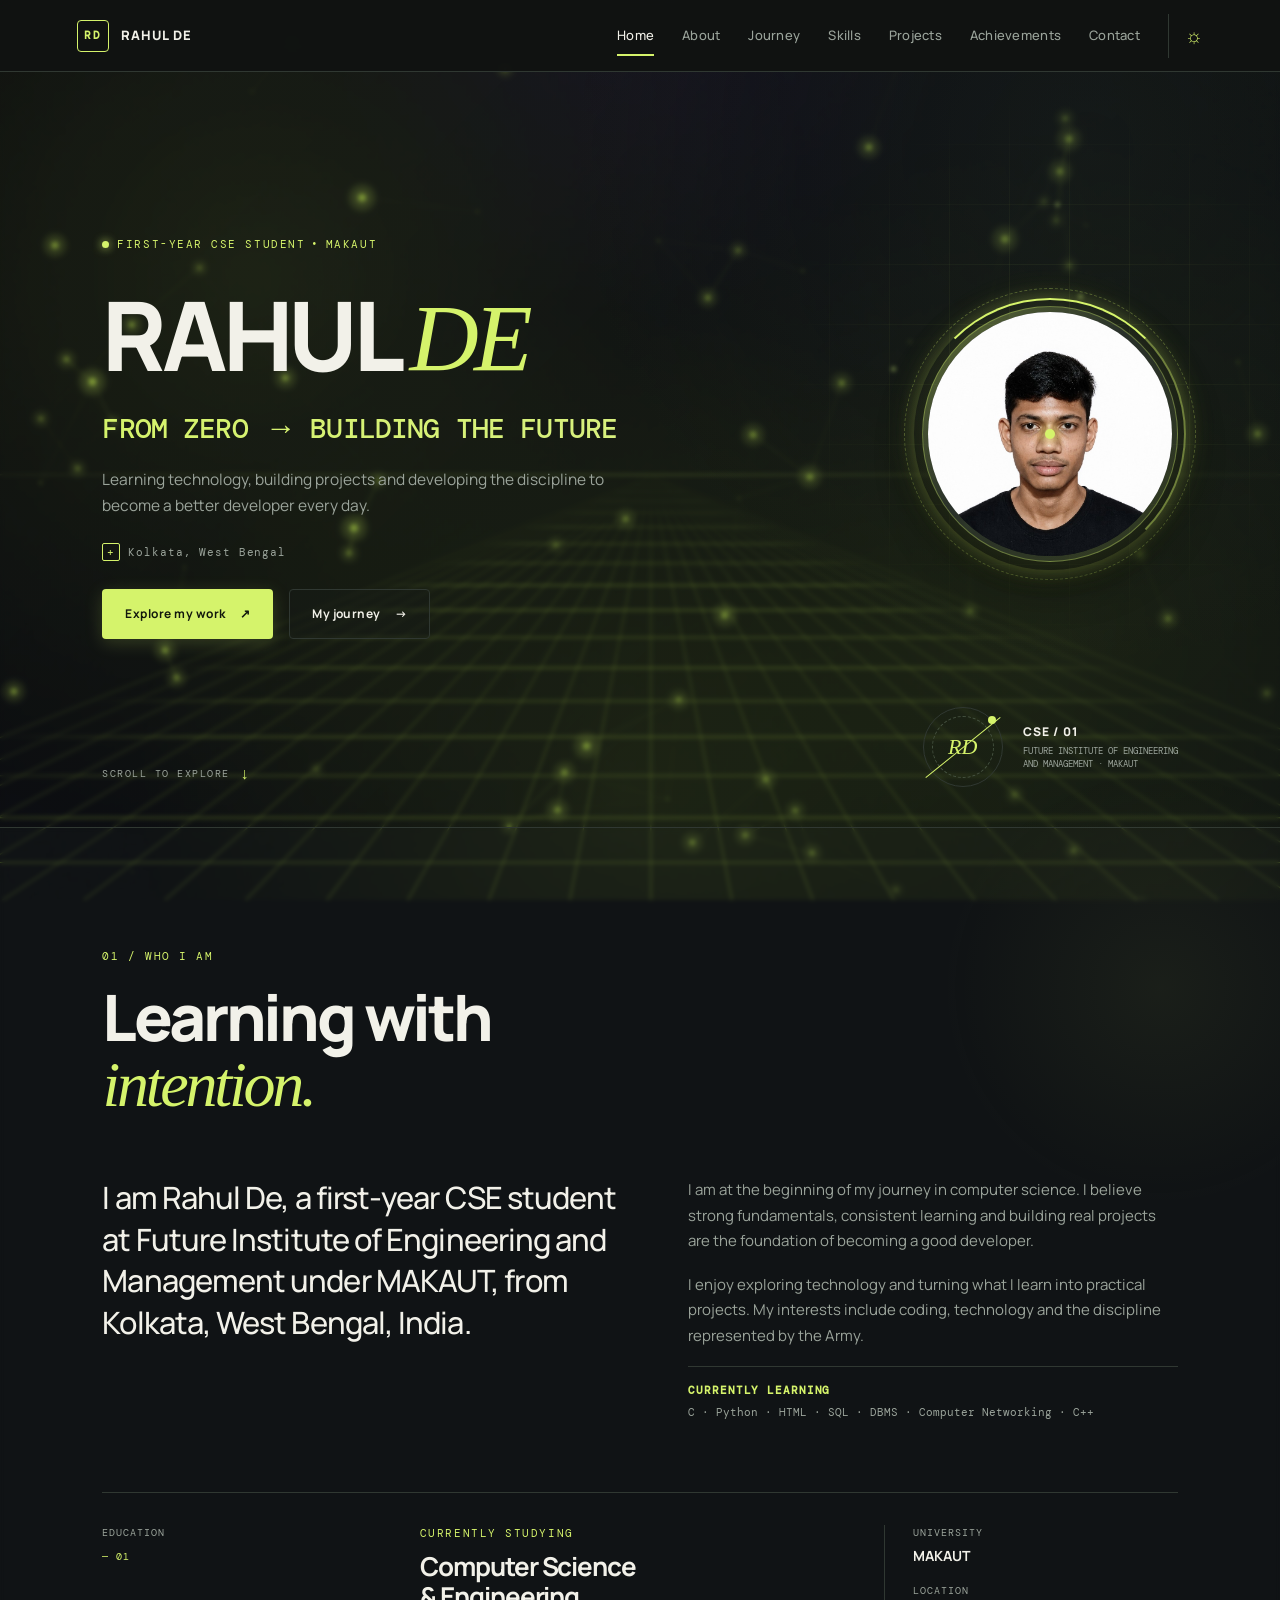
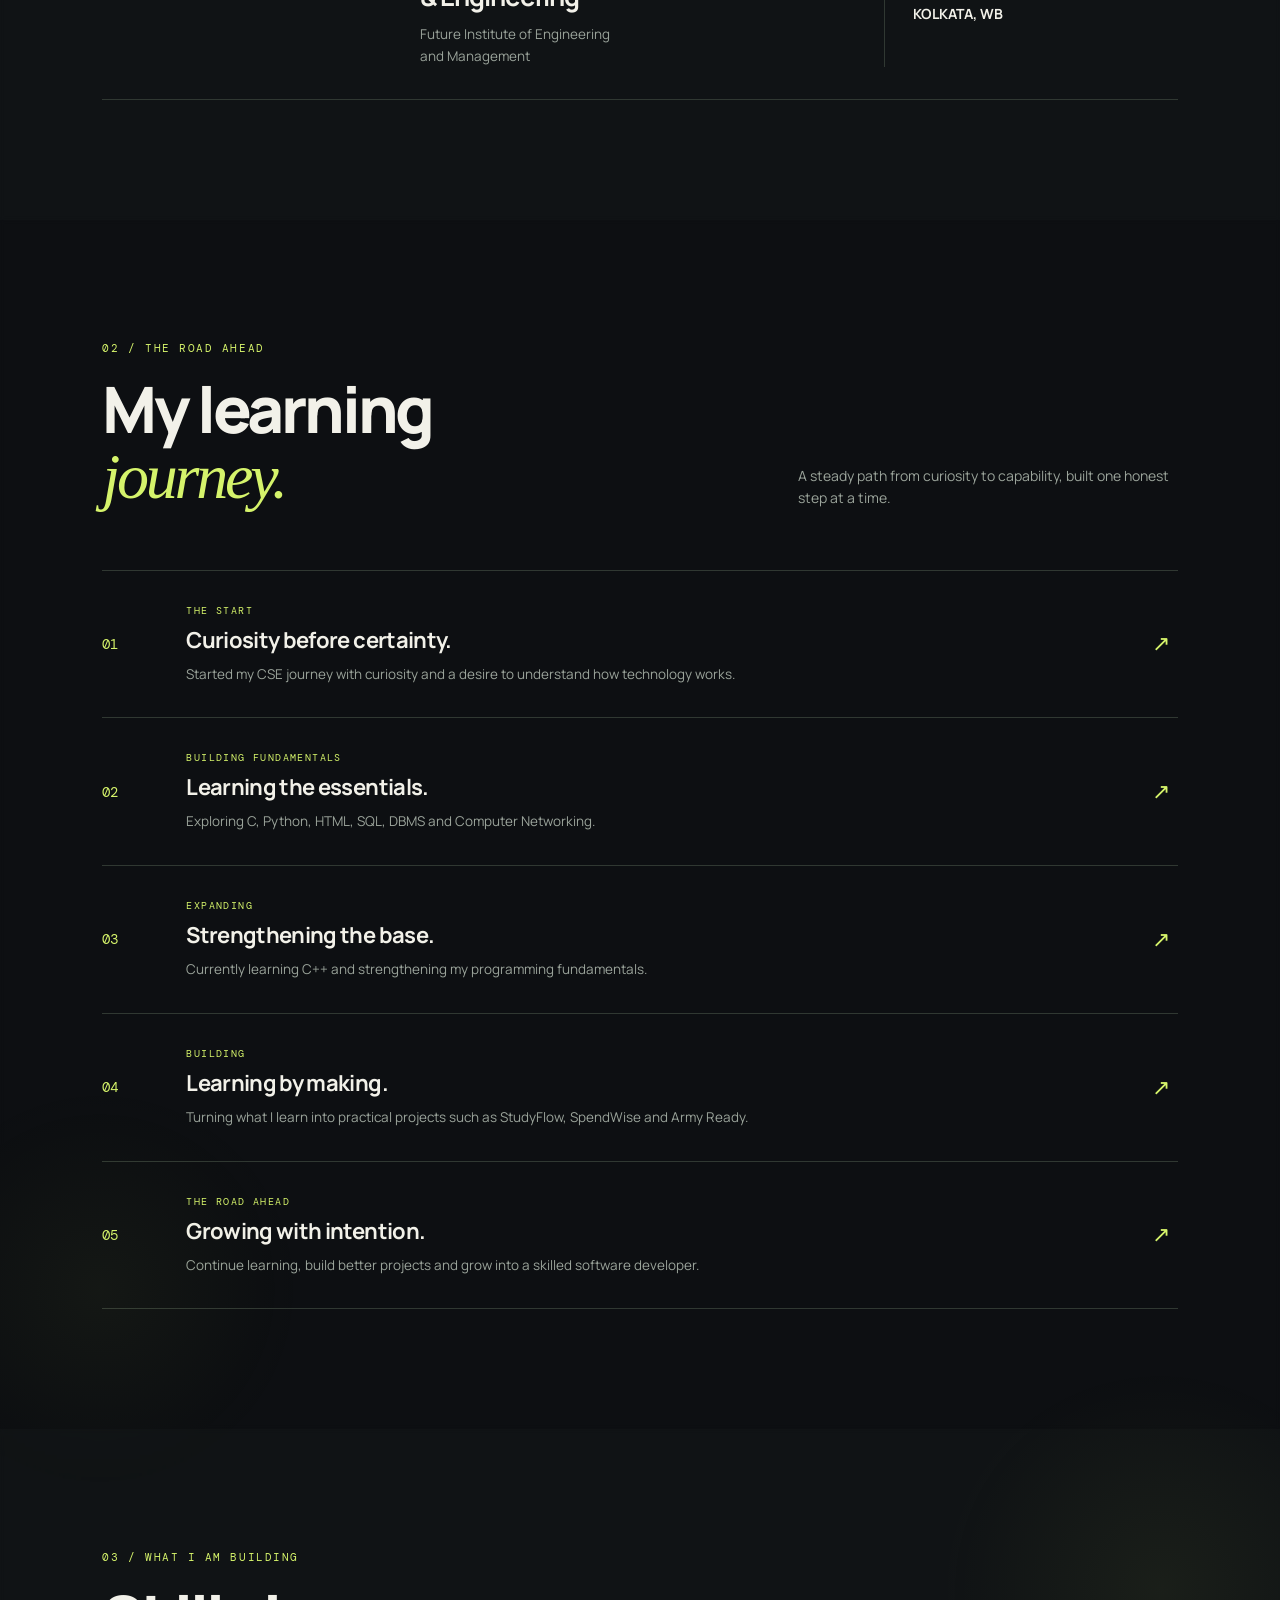
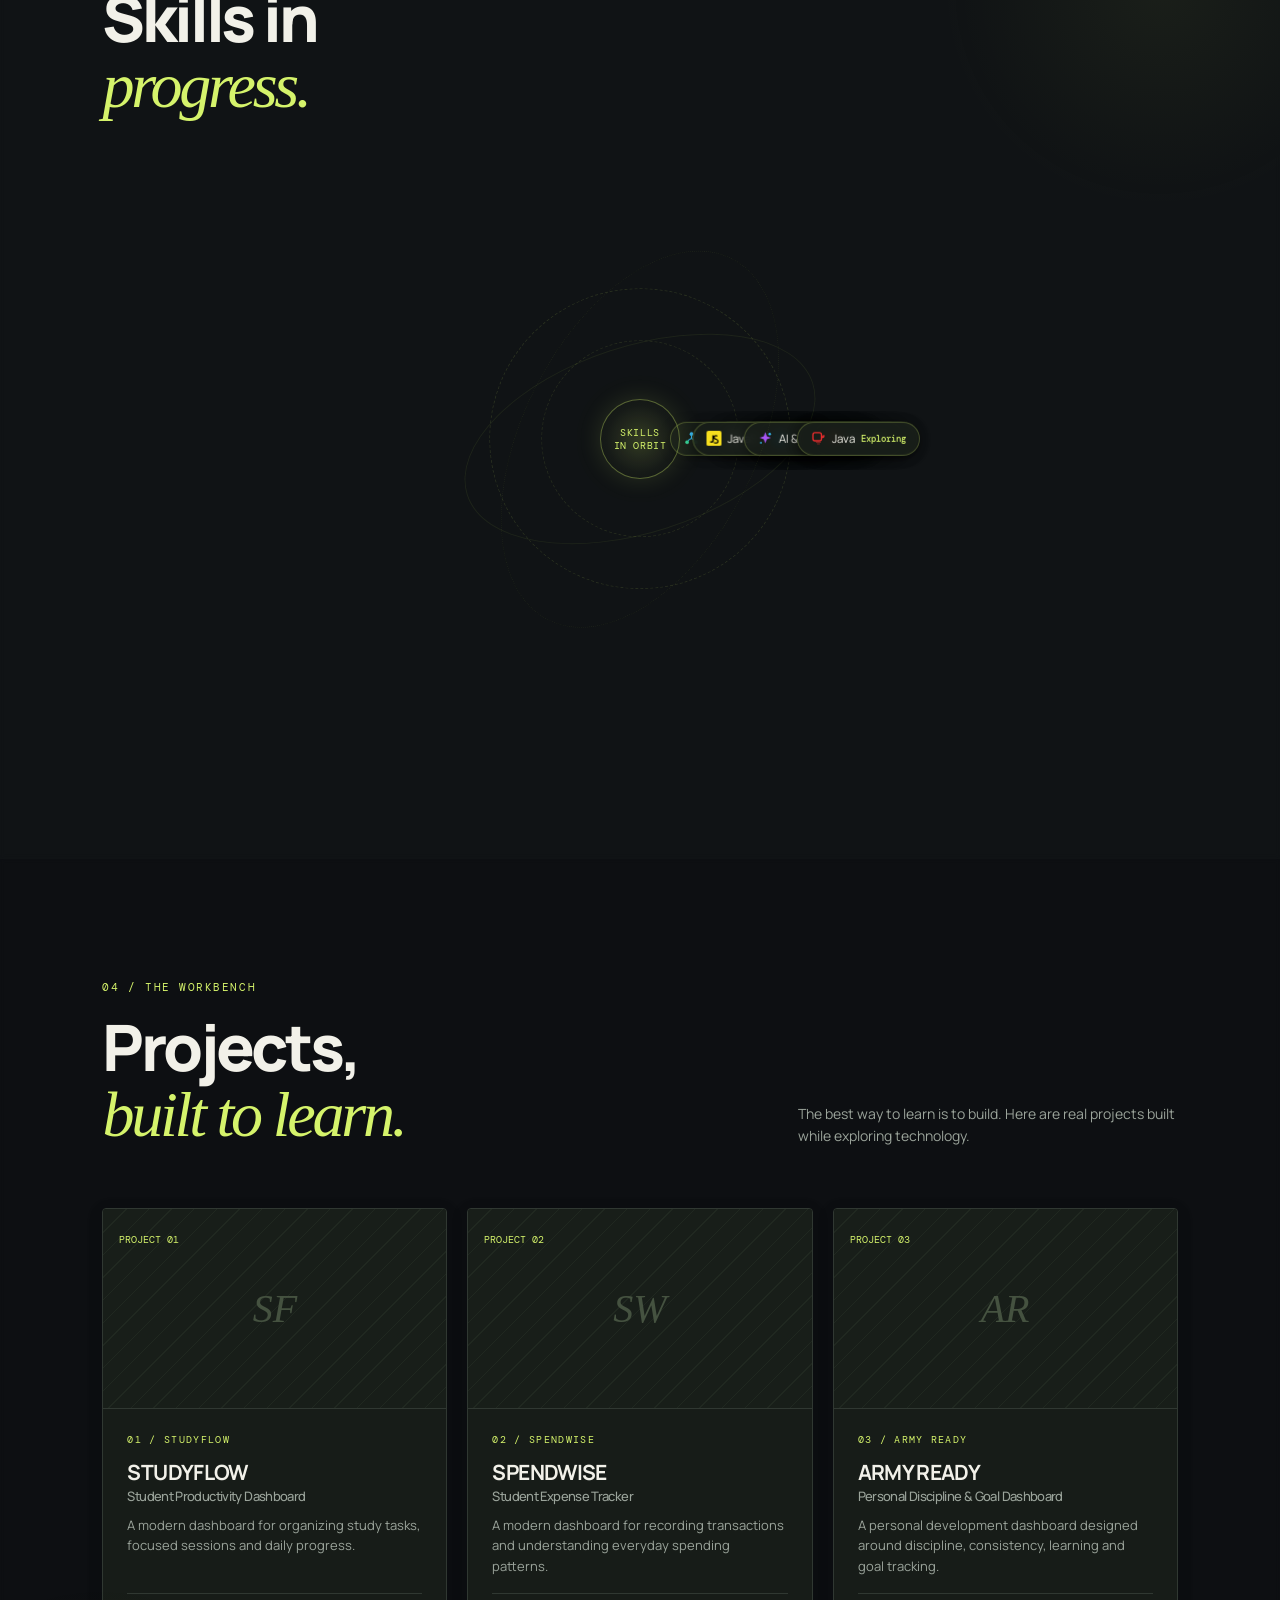
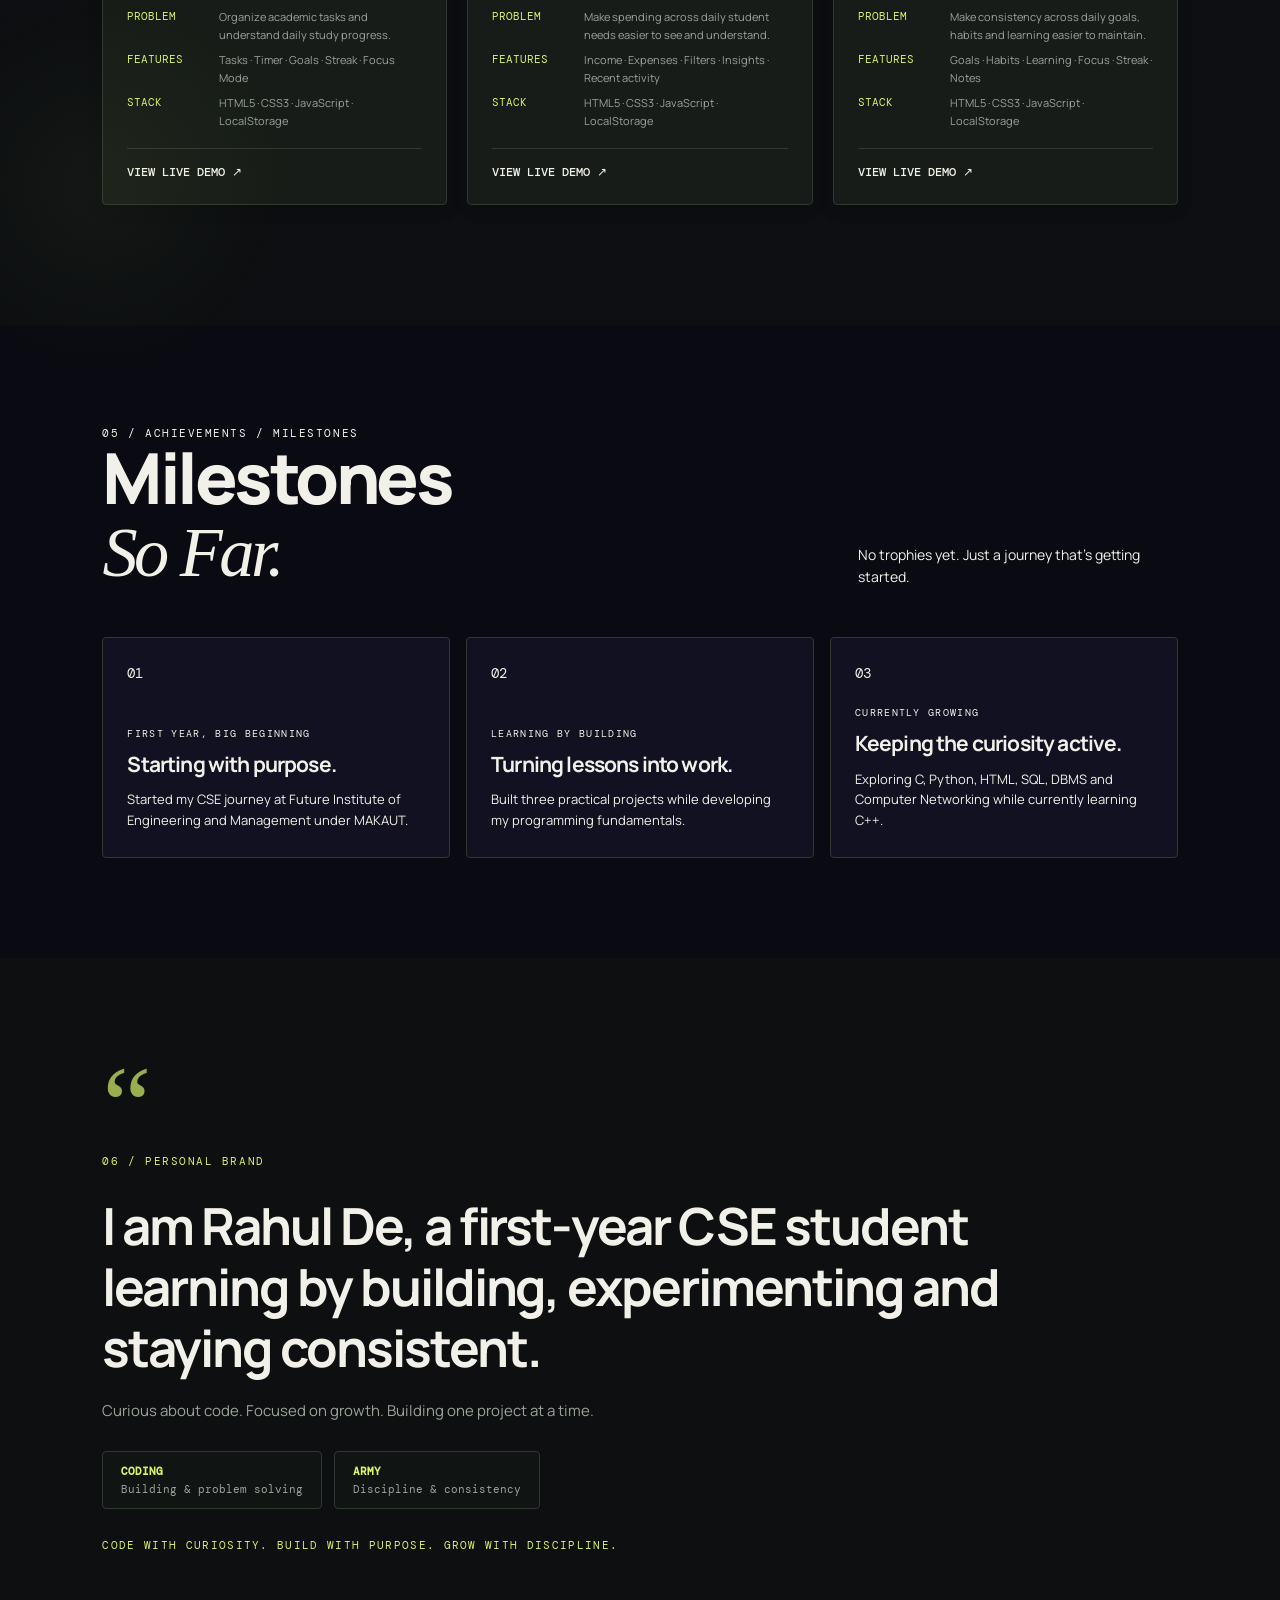
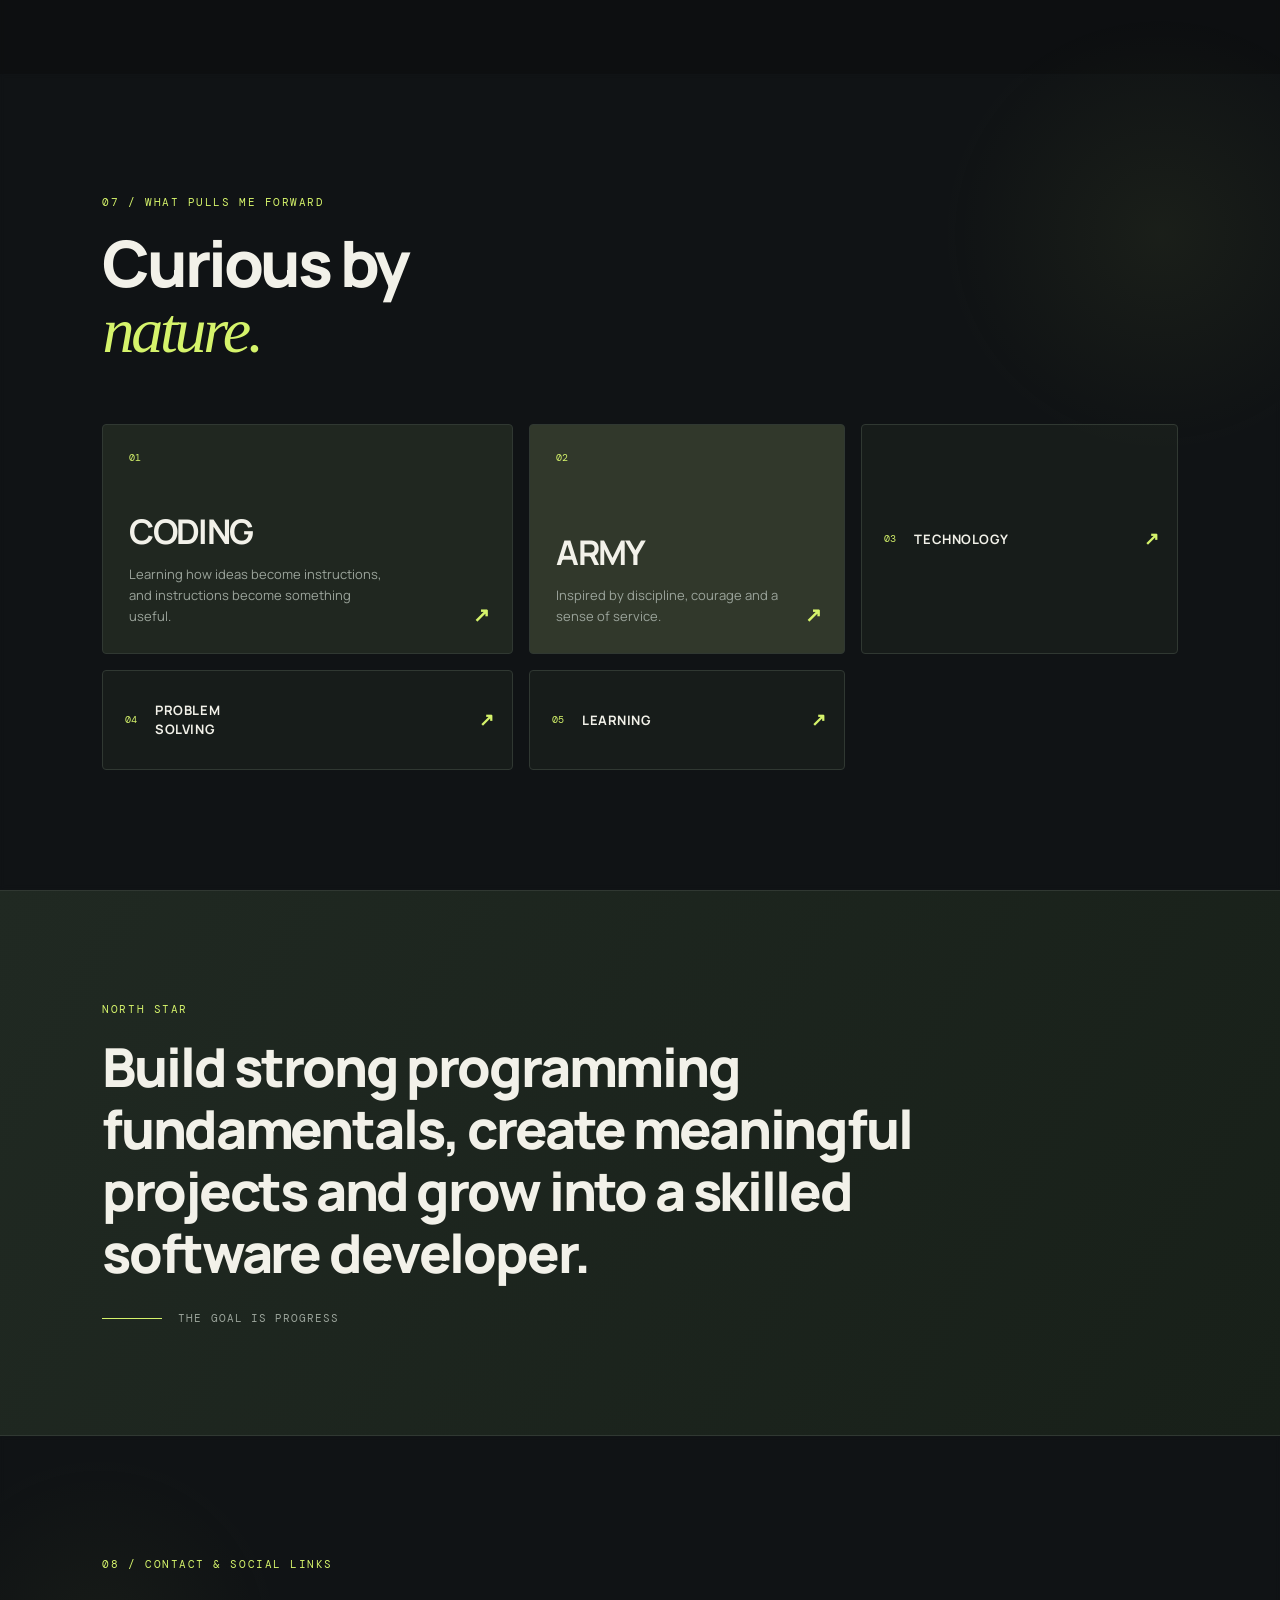
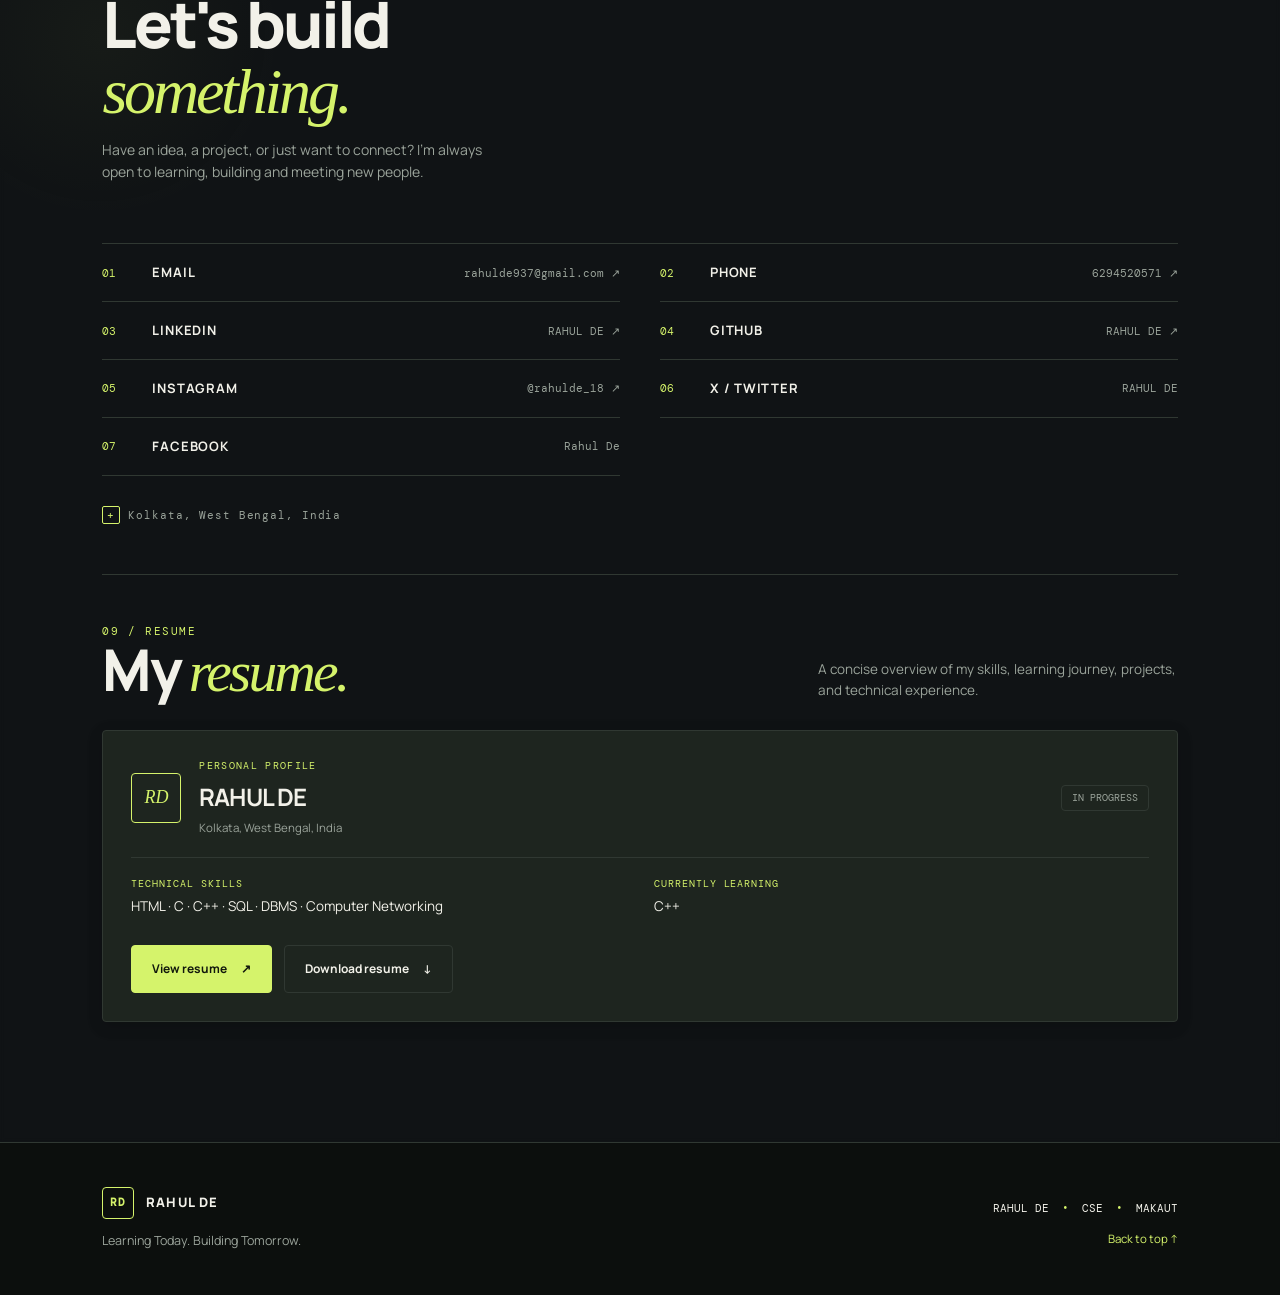
==== commit 4c4a90bd: "Nvigation menu" ====
--- a/RAHUL-DE-PORTFOLIO/index.html
+++ b/RAHUL-DE-PORTFOLIO/index.html
@@ -334,6 +334,27 @@
 						</div>
 					</div>
 				</article>
+				<article class="skill reveal">
+					<span class="skill-index">07</span>
+					<div>
+						<h3>Modern Languages</h3>
+						<div class="skill-list">
+							<span><svg class="tech-icon" width="15" height="15" viewBox="0 0 24 24" fill="none"
+									xmlns="http://www.w3.org/2000/svg" aria-hidden="true">
+									<path
+										d="M8.85 16.83c0 .24.19.43.43.43h5.44c.24 0 .43-.19.43-.43 0-.24-.19-.43-.43-.43H9.28c-.24 0-.43.19-.43.43zm-1.02 2.05c0 .24.19.43.43.43h7.48c.24 0 .43-.19.43-.43 0-.24-.19-.43-.43-.43H8.26c-.24 0-.43.19-.43.43zm1.88 2.05c0 .24.19.43.43.43h3.72c.24 0 .43-.19.43-.43 0-.24-.19-.43-.43-.43h-3.72c-.24 0-.43.19-.43.43zM19.14 7.5h-1.28V6.28A4.28 4.28 0 0 0 13.58 2H6.42A4.28 4.28 0 0 0 2.14 6.28v6.44a4.28 4.28 0 0 0 4.28 4.28h7.16a4.28 4.28 0 0 0 4.28-4.28V11.5h1.28a2.57 2.57 0 0 0 2.57-2.57A1.43 1.43 0 0 0 19.14 7.5zm-3.28 5.22a2.14 2.14 0 0 1-2.14 2.14H6.42a2.14 2.14 0 0 1-2.14-2.14V6.28a2.14 2.14 0 0 1 2.14-2.14h7.16a2.14 2.14 0 0 1 2.14 2.14v6.44zm3.85-3.79c0 .24-.19.43-.43.43h-1.28V8.93h1.28c.24 0 .43.19.43.43v-.43z"
+										fill="#EA2D2E" />
+								</svg>Java <b>Exploring</b></span>
+							<span><svg class="tech-icon" width="15" height="15" viewBox="0 0 24 24" fill="none"
+									xmlns="http://www.w3.org/2000/svg" aria-hidden="true">
+									<rect width="24" height="24" rx="3" fill="#F7DF1E" />
+									<path
+										d="M12.5 17.8c.8.5 1.7.8 2.6.8 1.4 0 2.3-.7 2.3-1.8 0-1.2-.8-1.7-2.2-2.3l-.7-.3c-2-.9-3.3-2-3.3-3.9 0-2 1.5-3.5 3.8-3.5 1.1 0 2 .3 2.7.7l-.7 2c-.6-.4-1.3-.6-2-.6-1.1 0-1.8.6-1.8 1.4 0 1 .7 1.5 2 2l.7.3c2.3 1 3.5 2.1 3.5 4.1 0 2.3-1.7 3.8-4.4 3.8-1.3 0-2.5-.4-3.3-.9l.8-2.2zM9.5 7h2.2v8.5c0 2.4-1.3 3.6-3.6 3.6-.9 0-1.9-.2-2.5-.6l.6-2c.4.3 1 .4 1.6.4 1 0 1.6-.5 1.6-1.7V7z"
+										fill="#000000" />
+								</svg>JavaScript <b>Exploring</b></span>
+						</div>
+					</div>
+				</article>
 			</div>
 		</section>
 
--- a/RAHUL-DE-PORTFOLIO/style.css
+++ b/RAHUL-DE-PORTFOLIO/style.css
@@ -749,15 +749,42 @@
     gap: 5px;
     cursor: pointer;
     z-index: 10001;
+    border-radius: var(--radius-sm);
+    transition: background-color 0.2s ease;
+}
+
+.menu-toggle:focus-visible {
+    outline: 2px solid var(--accent);
+    outline-offset: 2px;
 }
 
 .menu-toggle span:not(.sr-only) {
+    display: block;
     height: 2px;
     width: 22px;
-    background: transparent;
-    color: var(--text);
-    border-radius: 1px;
-    transition: transform 0.25s ease, opacity 0.25s ease;
+    background: var(--text);
+    border-radius: 2px;
+    transition: transform 0.28s cubic-bezier(0.16, 1, 0.3, 1), opacity 0.2s ease, background-color 0.2s ease;
+    transform-origin: center;
+}
+
+.menu-toggle:hover span:not(.sr-only) {
+    background: var(--accent);
+}
+
+.menu-toggle[aria-expanded="true"] span:nth-child(1) {
+    transform: translateY(7px) rotate(45deg);
+    background: var(--accent);
+}
+
+.menu-toggle[aria-expanded="true"] span:nth-child(2) {
+    opacity: 0;
+    transform: scaleX(0);
+}
+
+.menu-toggle[aria-expanded="true"] span:nth-child(3) {
+    transform: translateY(-7px) rotate(-45deg);
+    background: var(--accent);
 }
 
 /* --------------------------------------------------------------------------
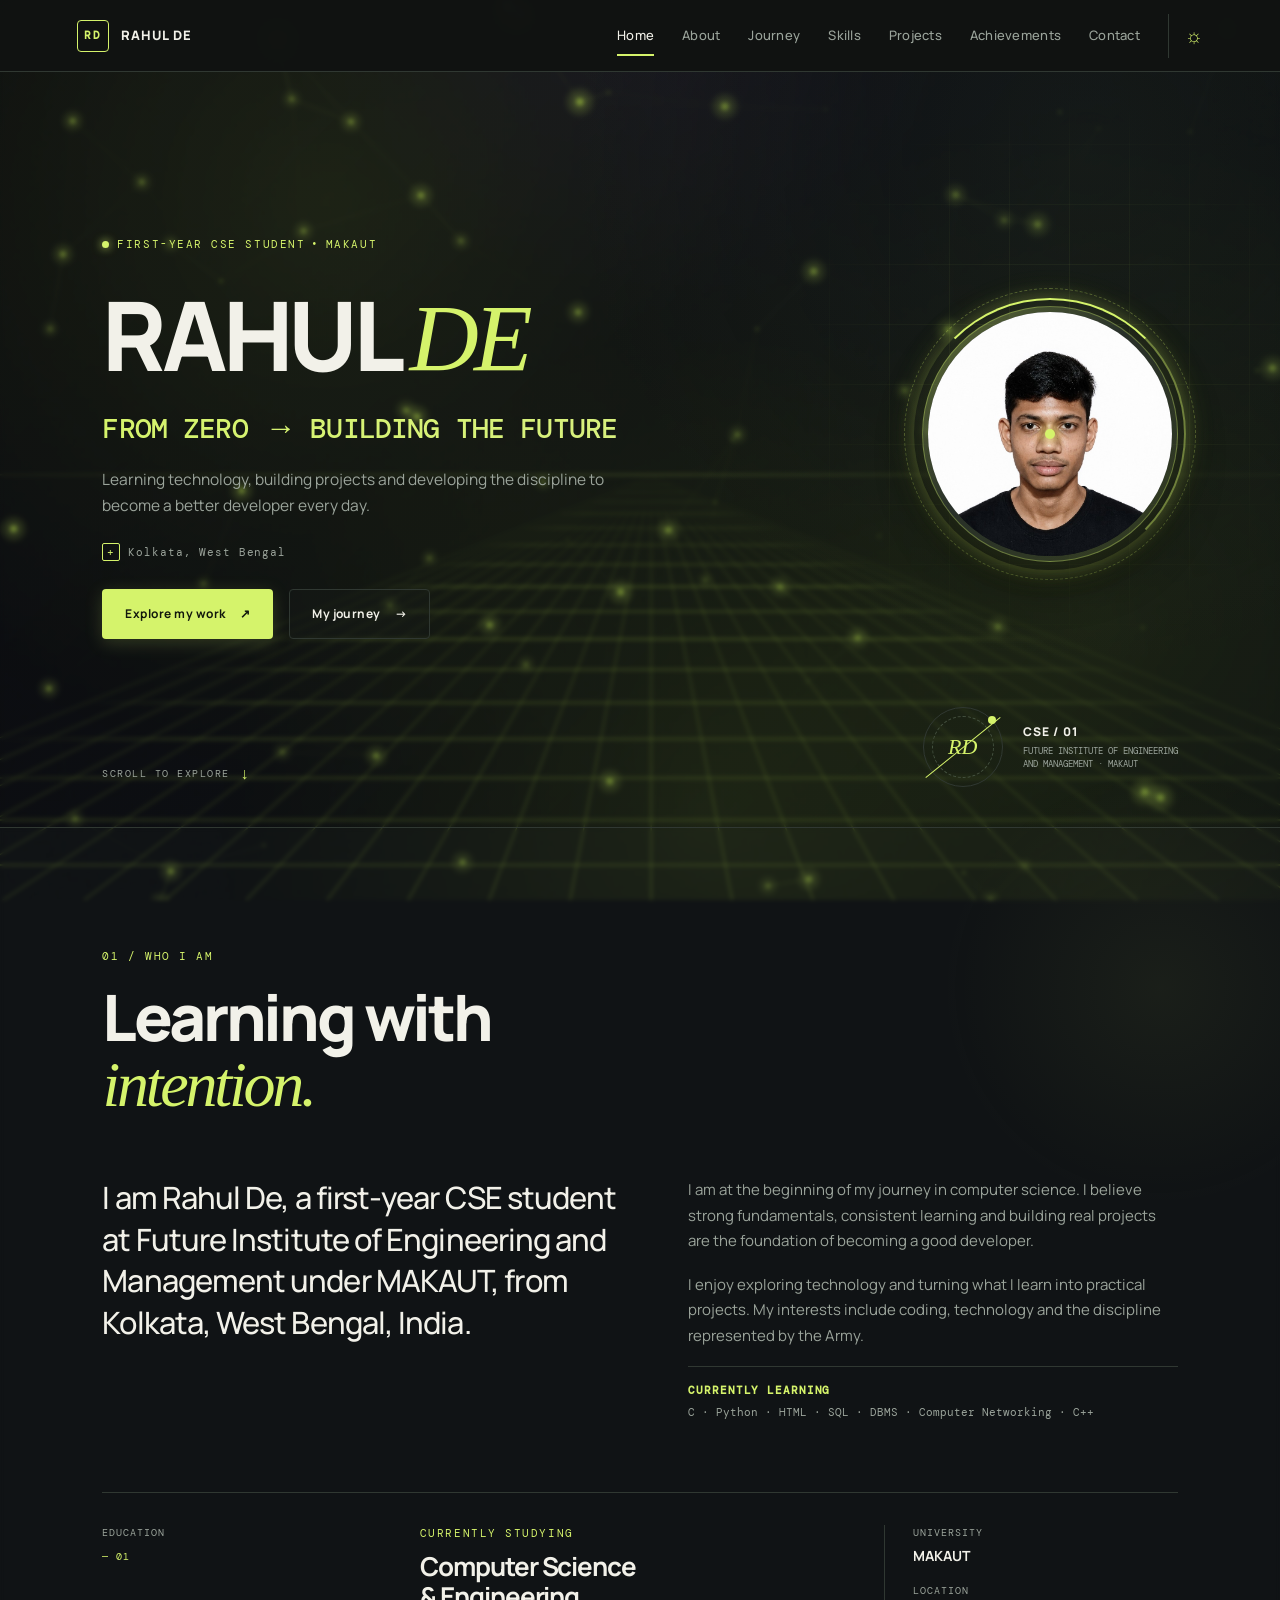
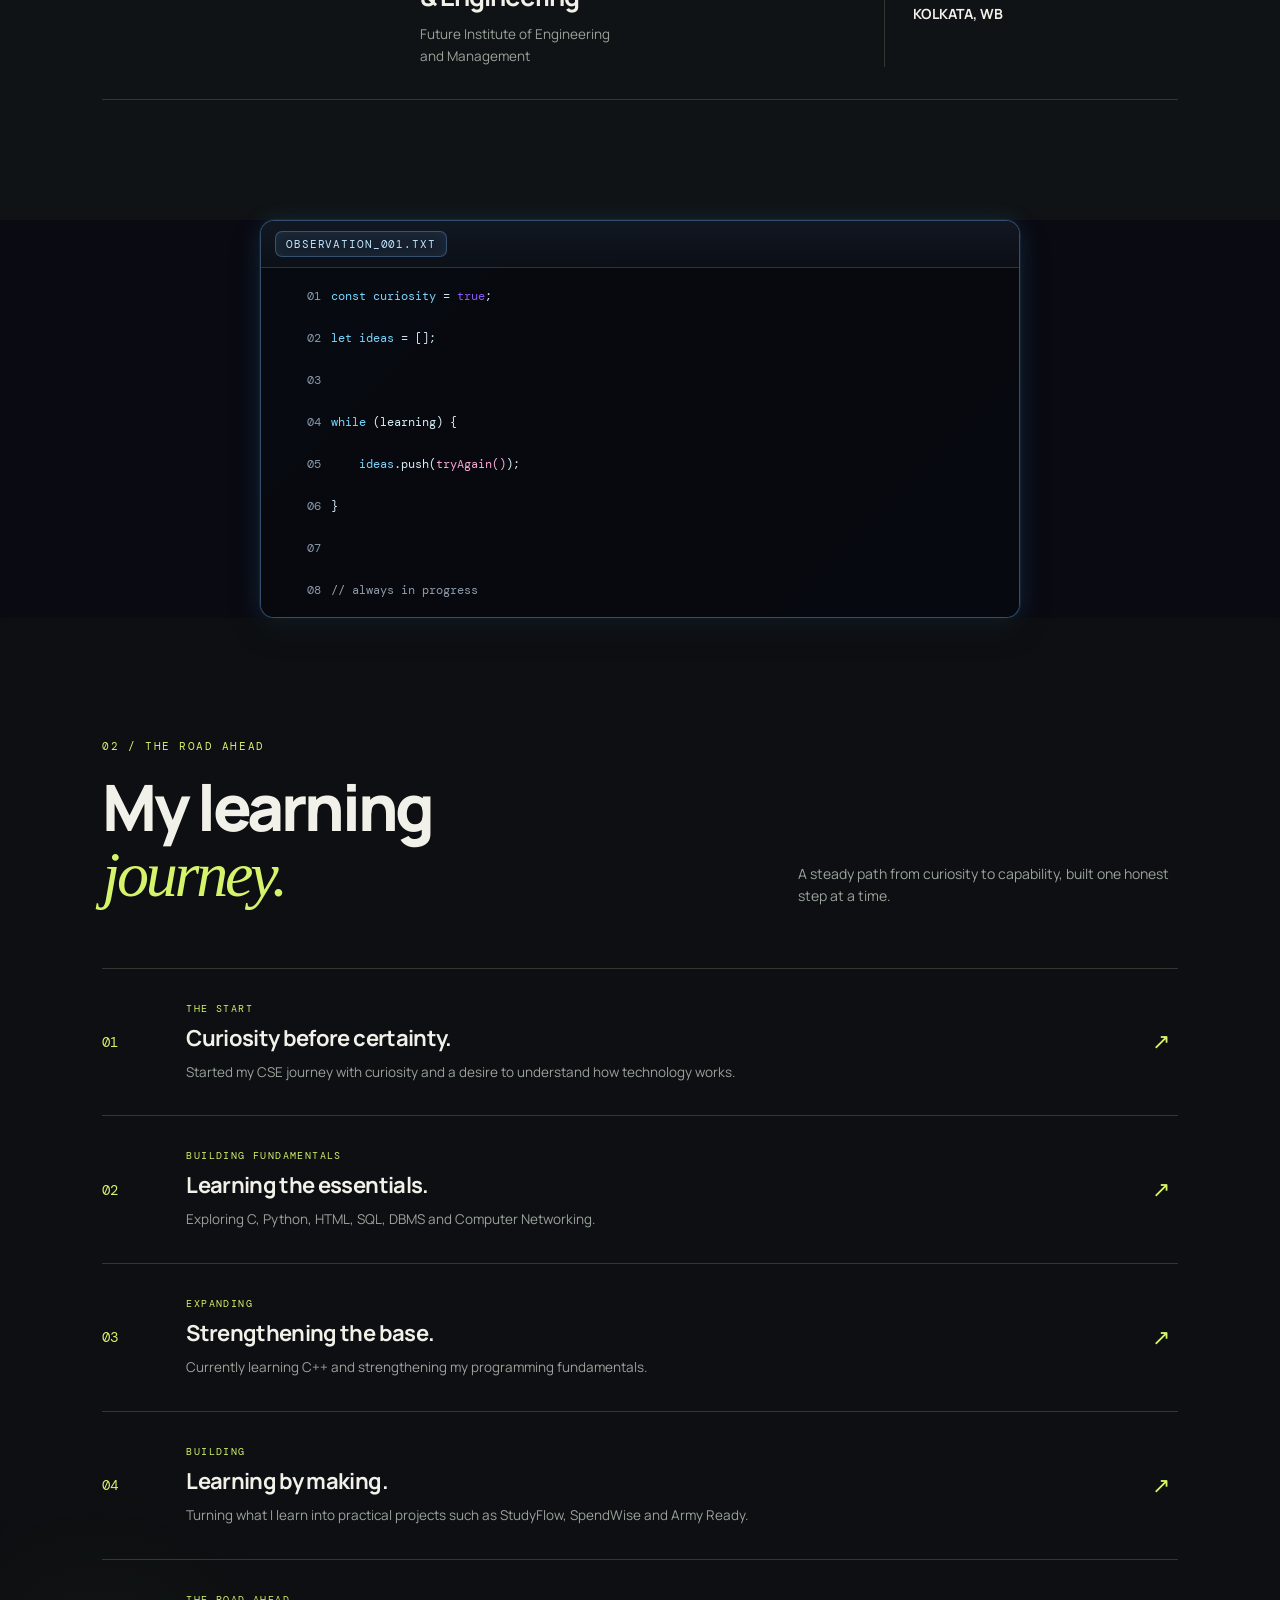
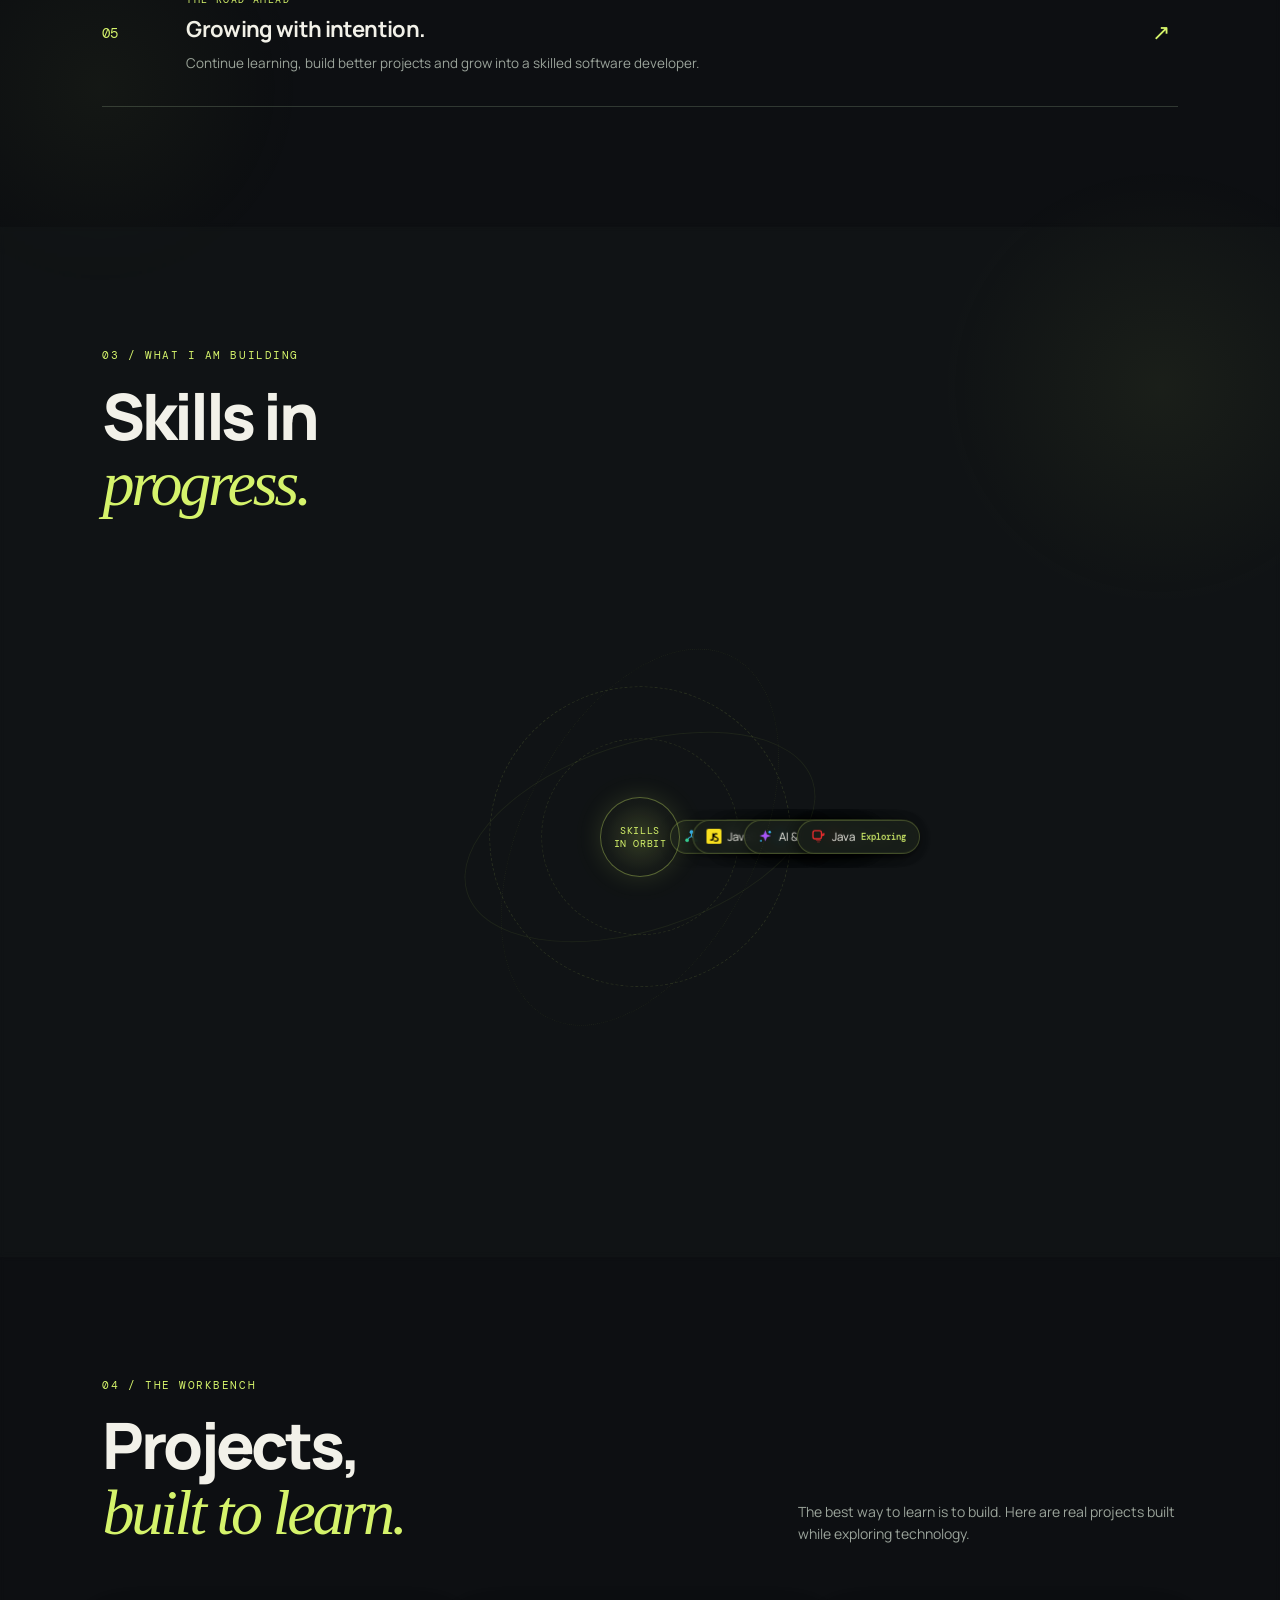
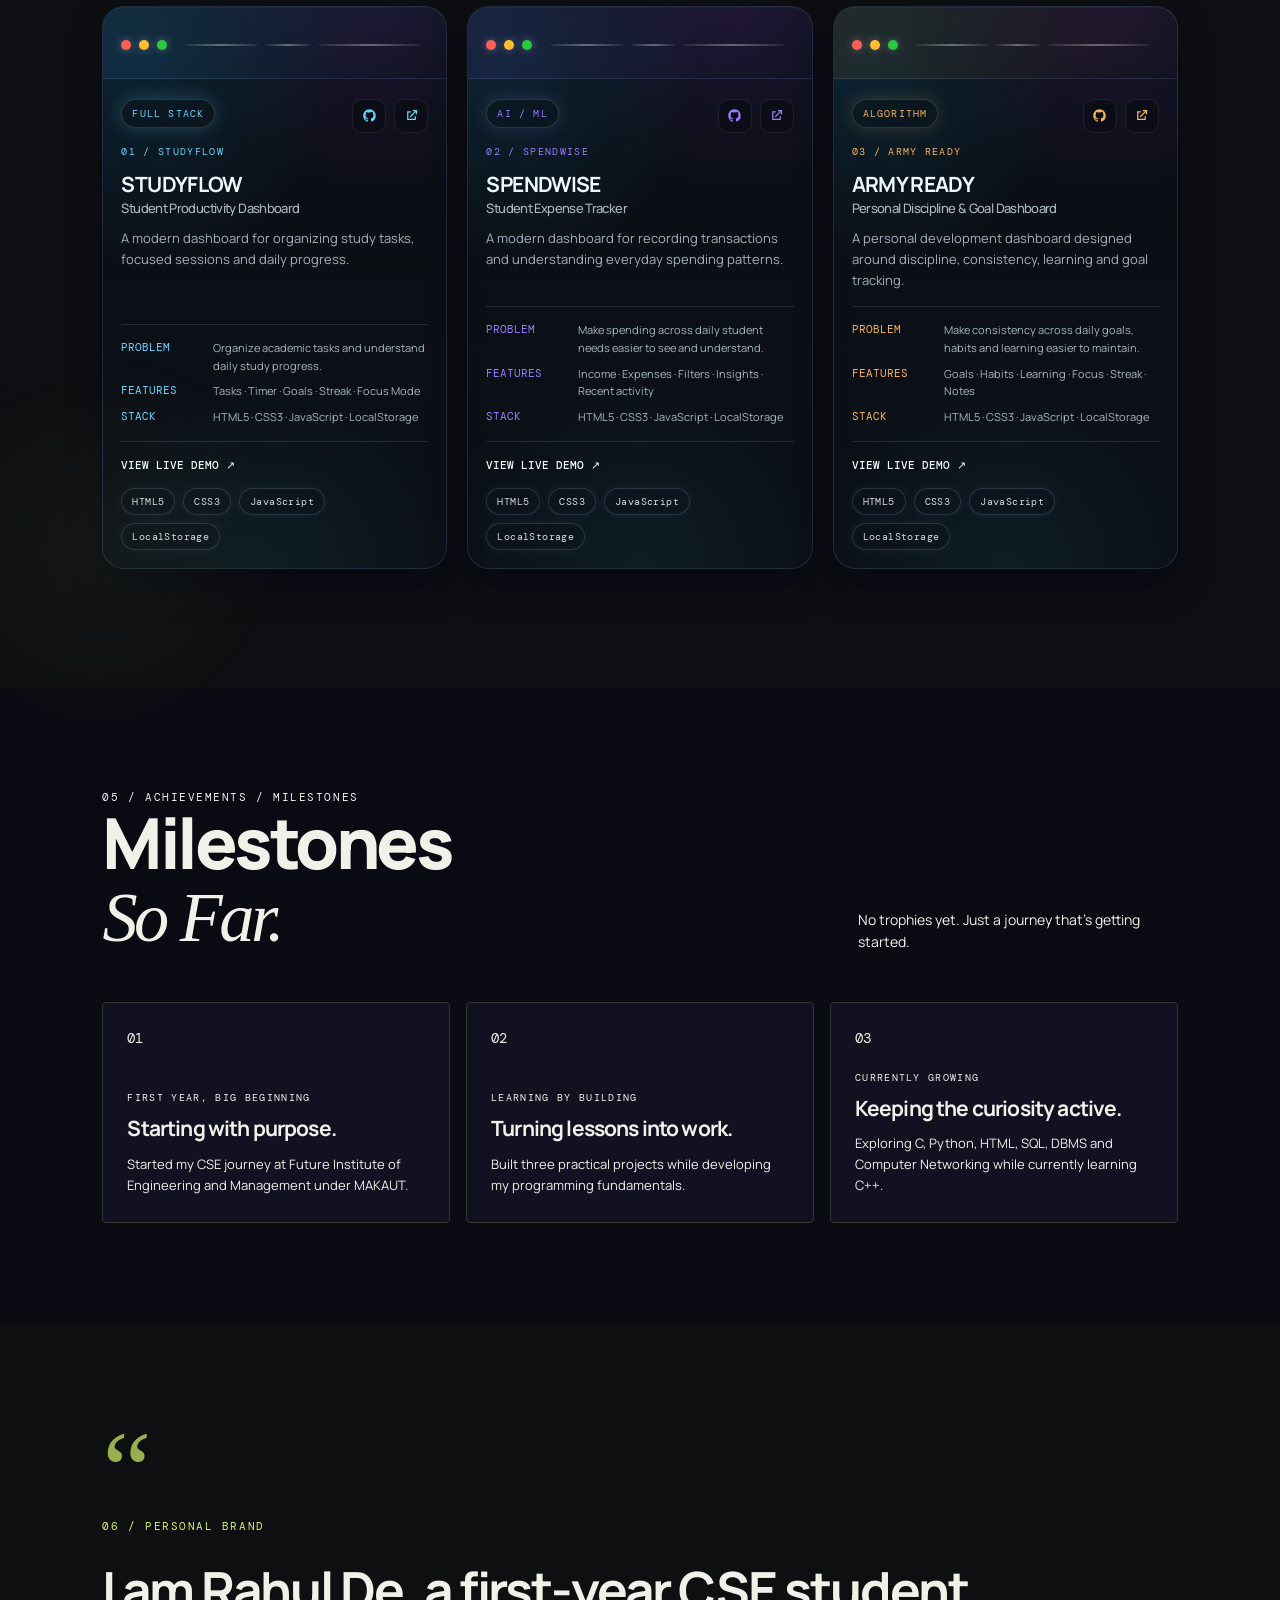
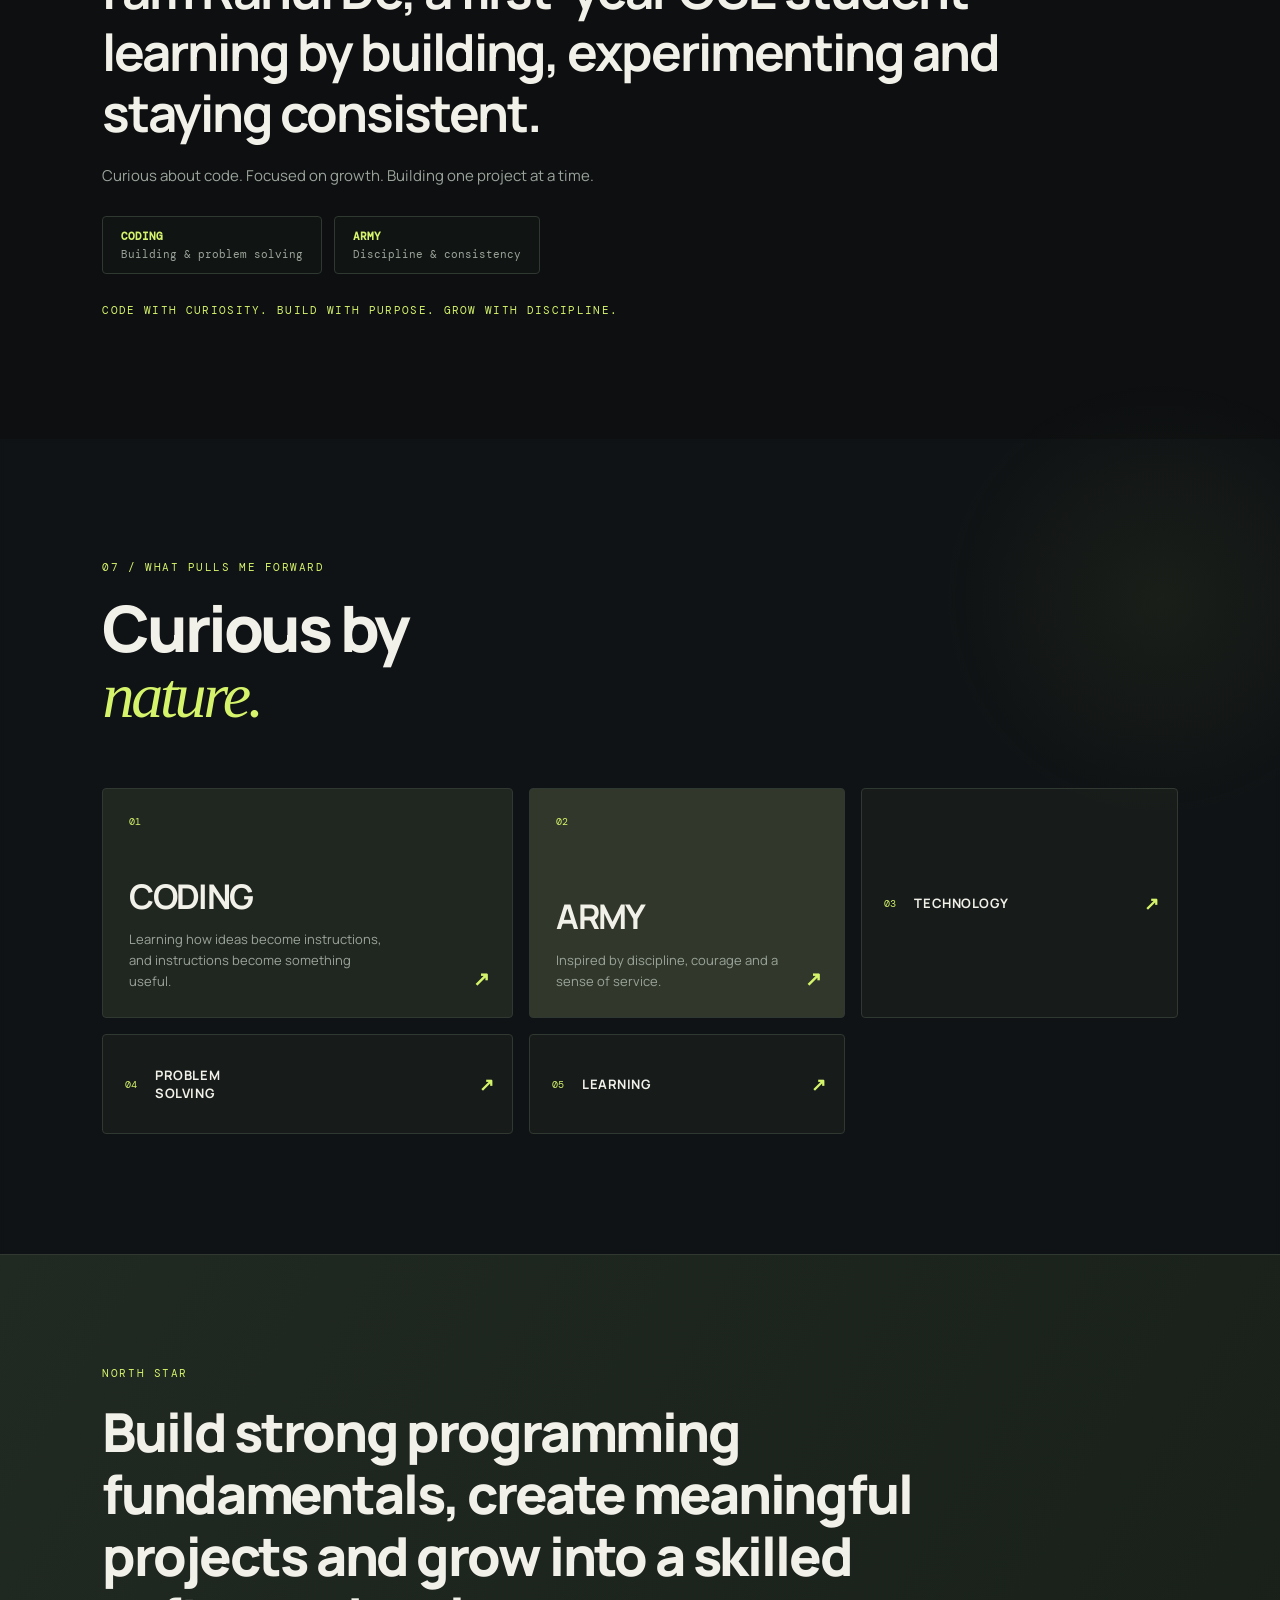
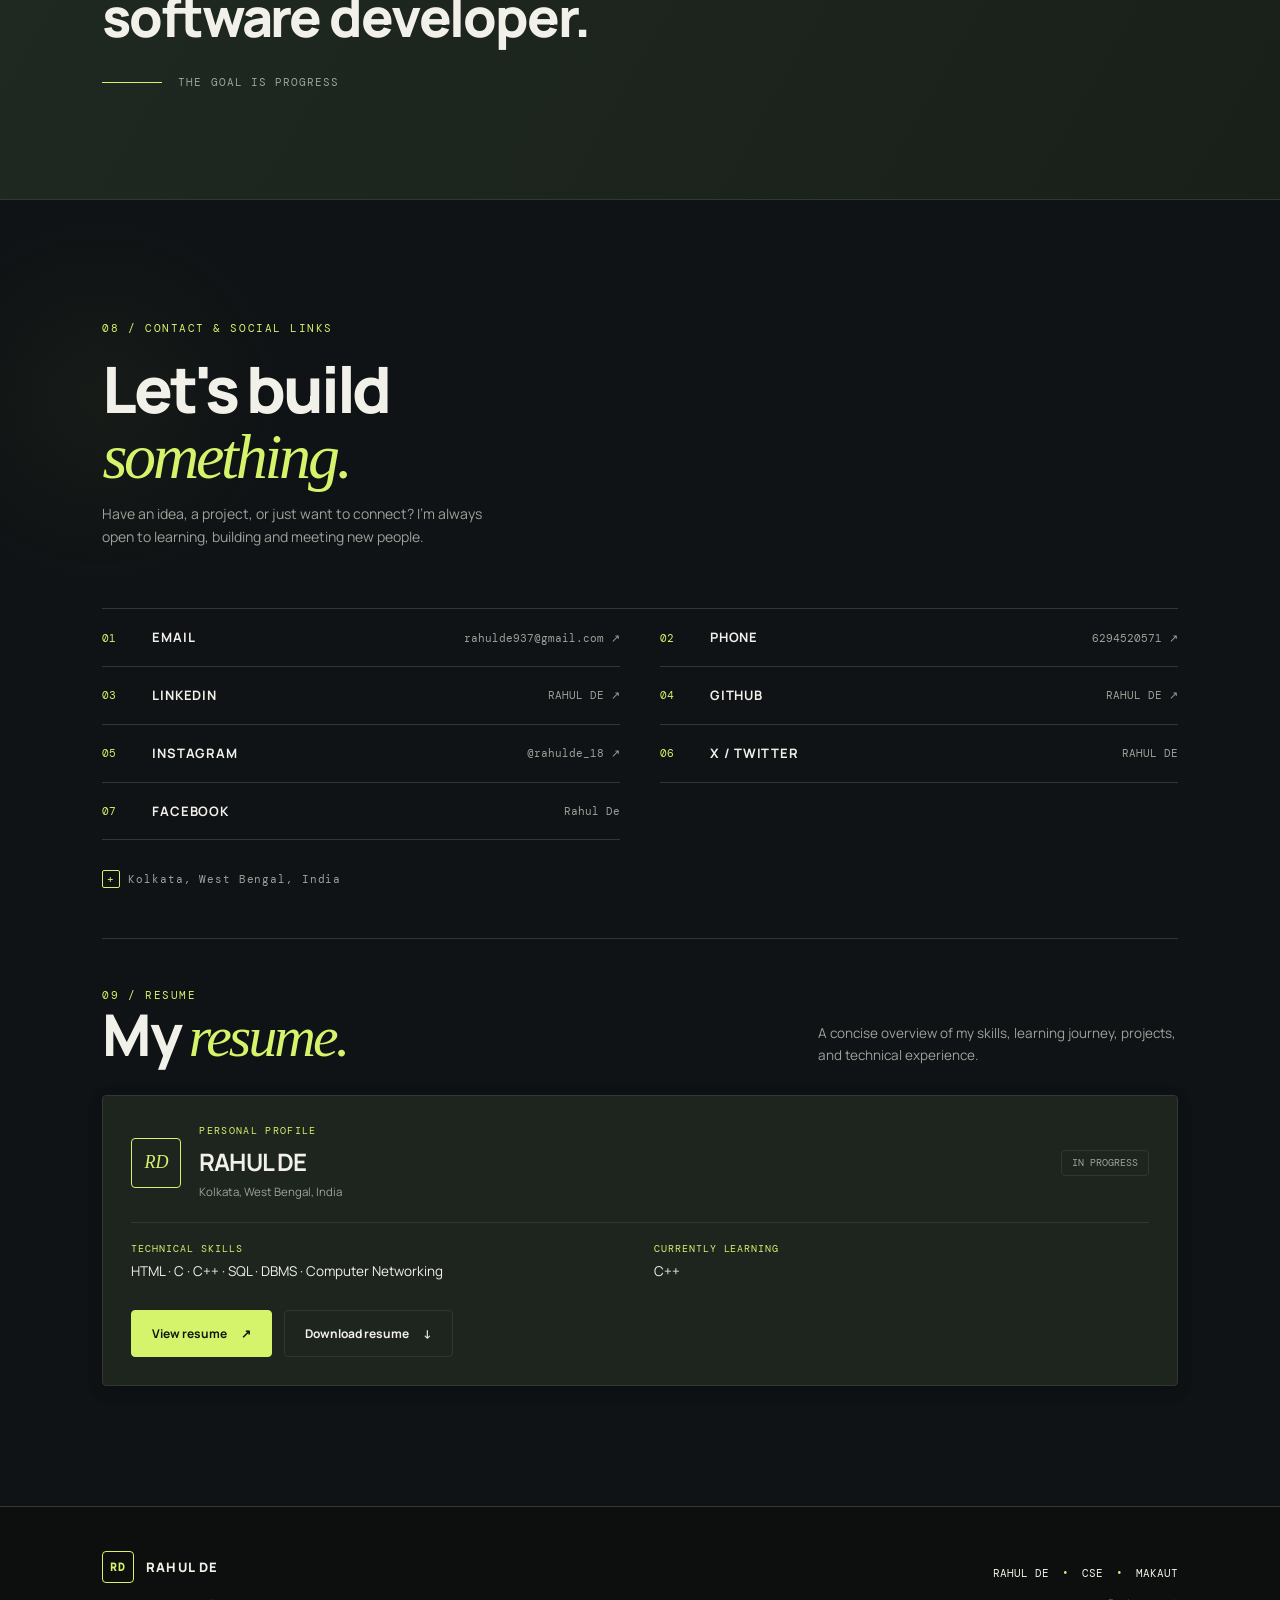
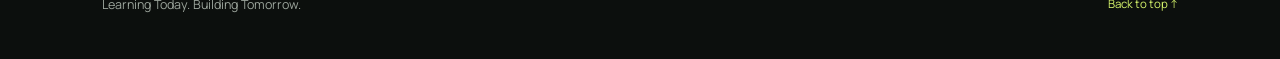
==== commit ed67f20f: "add section" ====
--- a/RAHUL-DE-PORTFOLIO/index.html
+++ b/RAHUL-DE-PORTFOLIO/index.html
@@ -118,6 +118,20 @@
 			</div>
 		</section>
 
+		<div class="about-observation reveal" aria-label="Code observation note">
+			<div class="obs-header">
+				<span class="obs-file">OBSERVATION_001.txt</span>
+			</div>
+			<pre class="obs-code" aria-label="Code observation content"><span class="code-line"><span class="line-no">01</span><span><span class="token keyword">const</span> <span class="token var">curiosity</span> = <span class="token boolean">true</span>;</span></span>
+<span class="code-line"><span class="line-no">02</span><span><span class="token keyword">let</span> <span class="token var">ideas</span> = [];</span></span>
+<span class="code-line"><span class="line-no">03</span><span></span></span>
+<span class="code-line"><span class="line-no">04</span><span><span class="token keyword">while</span> (learning) {</span></span>
+<span class="code-line"><span class="line-no">05</span><span>    <span class="token var">ideas</span>.push(<span class="token fn">tryAgain()</span>);</span></span>
+<span class="code-line"><span class="line-no">06</span><span>}</span></span>
+<span class="code-line"><span class="line-no">07</span><span></span></span>
+<span class="code-line"><span class="line-no">08</span><span><span class="token comment">// always in progress</span></span></span></pre>
+		</div>
+
 		<!-- 03. Journey Section -->
 		<section id="journey" class="section-pad journey-section">
 			<div class="section-heading reveal">
@@ -369,12 +383,29 @@
 					technology.</p>
 			</div>
 			<div class="projects-grid">
-				<article class="project-card reveal">
-					<div class="project-image studyflow-image">
-						<span>PROJECT 01</span>
-						<div class="image-placeholder">SF</div>
+				<article class="project-card reveal project-card--studyflow" data-category="full-stack">
+					<div class="project-window-header">
+						<div class="browser-dots" aria-hidden="true">
+							<span class="dot dot-red"></span>
+							<span class="dot dot-yellow"></span>
+							<span class="dot dot-green"></span>
+						</div>
+						<div class="window-lines" aria-hidden="true">
+							<span></span><span></span><span></span>
+						</div>
 					</div>
 					<div class="project-info">
+						<div class="project-meta-row">
+							<span class="project-category">FULL STACK</span>
+							<div class="project-actions" aria-label="Project actions">
+								<a class="card-icon-button" href="https://github.com/rahulde2007" target="_blank" rel="noopener noreferrer" aria-label="View GitHub profile">
+									<svg viewBox="0 0 24 24" aria-hidden="true"><path d="M12 2C6.48 2 2 6.58 2 12.22c0 4.51 2.87 8.34 6.84 9.69.5.1.68-.22.68-.49v-1.77c-2.78.61-3.37-1.34-3.37-1.34-.46-1.15-1.12-1.46-1.12-1.46-.92-.63.07-.62.07-.62 1.02.07 1.56 1.05 1.56 1.05.9 1.55 2.37 1.1 2.95.85.09-.66.35-1.09.64-1.34-2.22-.25-4.56-1.13-4.56-5 0-1.1.39-2 1.03-2.7-.1-.25-.45-1.28.1-2.66 0 0 .84-.27 2.75 1.04A9.31 9.31 0 0 1 12 6.84c.85 0 1.71.12 2.5.35 1.9-1.31 2.74-1.04 2.74-1.04.55 1.38.21 2.41.1 2.66.65.7 1.02 1.6 1.02 2.7 0 3.89-2.35 4.74-4.58 5 .36.31.68.93.68 1.87v2.77c0 .27.18.6.69.49A10.2 10.2 0 0 0 22 12.22C22 6.58 17.52 2 12 2Z"/></svg>
+								</a>
+								<a class="card-icon-button" href="./studyflow/index.html" aria-label="View live demo of StudyFlow">
+									<svg viewBox="0 0 24 24" aria-hidden="true"><path d="M14 3h7v7h-2V6.41l-8.29 8.3-1.42-1.42L17.59 5H14V3ZM5 5h6v2H7v10h10v-4h2v6H5V5Z"/></svg>
+								</a>
+							</div>
+						</div>
 						<p class="mono">01 / STUDYFLOW</p>
 						<h3>STUDYFLOW<br><span>Student Productivity Dashboard</span></h3>
 						<p>A modern dashboard for organizing study tasks, focused sessions and daily progress.</p>
@@ -387,21 +418,42 @@
 							<dd>HTML5 · CSS3 · JavaScript · LocalStorage</dd>
 						</dl>
 						<div class="project-links">
-							<a href="./studyflow/index.html" aria-label="View live demo of StudyFlow">VIEW LIVE DEMO
-								↗</a>
-						</div>
-					</div>
-				</article>
-				<article class="project-card reveal">
-					<div class="project-image spendwise-image">
-						<span>PROJECT 02</span>
-						<div class="image-placeholder">SW</div>
+							<a href="./studyflow/index.html" aria-label="View live demo of StudyFlow">VIEW LIVE DEMO ↗</a>
+						</div>
+						<div class="tech-tags" aria-label="StudyFlow technologies">
+							<span>HTML5</span>
+							<span>CSS3</span>
+							<span>JavaScript</span>
+							<span>LocalStorage</span>
+						</div>
+					</div>
+				</article>
+				<article class="project-card reveal project-card--spendwise" data-category="ai-ml">
+					<div class="project-window-header">
+						<div class="browser-dots" aria-hidden="true">
+							<span class="dot dot-red"></span>
+							<span class="dot dot-yellow"></span>
+							<span class="dot dot-green"></span>
+						</div>
+						<div class="window-lines" aria-hidden="true">
+							<span></span><span></span><span></span>
+						</div>
 					</div>
 					<div class="project-info">
+						<div class="project-meta-row">
+							<span class="project-category">AI / ML</span>
+							<div class="project-actions" aria-label="Project actions">
+								<a class="card-icon-button" href="https://github.com/rahulde2007" target="_blank" rel="noopener noreferrer" aria-label="View GitHub profile">
+									<svg viewBox="0 0 24 24" aria-hidden="true"><path d="M12 2C6.48 2 2 6.58 2 12.22c0 4.51 2.87 8.34 6.84 9.69.5.1.68-.22.68-.49v-1.77c-2.78.61-3.37-1.34-3.37-1.34-.46-1.15-1.12-1.46-1.12-1.46-.92-.63.07-.62.07-.62 1.02.07 1.56 1.05 1.56 1.05.9 1.55 2.37 1.1 2.95.85.09-.66.35-1.09.64-1.34-2.22-.25-4.56-1.13-4.56-5 0-1.1.39-2 1.03-2.7-.1-.25-.45-1.28.1-2.66 0 0 .84-.27 2.75 1.04A9.31 9.31 0 0 1 12 6.84c.85 0 1.71.12 2.5.35 1.9-1.31 2.74-1.04 2.74-1.04.55 1.38.21 2.41.1 2.66.65.7 1.02 1.6 1.02 2.7 0 3.89-2.35 4.74-4.58 5 .36.31.68.93.68 1.87v2.77c0 .27.18.6.69.49A10.2 10.2 0 0 0 22 12.22C22 6.58 17.52 2 12 2Z"/></svg>
+								</a>
+								<a class="card-icon-button" href="./spendwise/index.html" aria-label="View live demo of SpendWise">
+									<svg viewBox="0 0 24 24" aria-hidden="true"><path d="M14 3h7v7h-2V6.41l-8.29 8.3-1.42-1.42L17.59 5H14V3ZM5 5h6v2H7v10h10v-4h2v6H5V5Z"/></svg>
+								</a>
+							</div>
+						</div>
 						<p class="mono">02 / SPENDWISE</p>
 						<h3>SPENDWISE<br><span>Student Expense Tracker</span></h3>
-						<p>A modern dashboard for recording transactions and understanding everyday spending patterns.
-						</p>
+						<p>A modern dashboard for recording transactions and understanding everyday spending patterns.</p>
 						<dl>
 							<dt>PROBLEM</dt>
 							<dd>Make spending across daily student needs easier to see and understand.</dd>
@@ -411,21 +463,42 @@
 							<dd>HTML5 · CSS3 · JavaScript · LocalStorage</dd>
 						</dl>
 						<div class="project-links">
-							<a href="./spendwise/index.html" aria-label="View live demo of SpendWise">VIEW LIVE DEMO
-								↗</a>
-						</div>
-					</div>
-				</article>
-				<article class="project-card reveal">
-					<div class="project-image army-ready-image">
-						<span>PROJECT 03</span>
-						<div class="image-placeholder">AR</div>
+							<a href="./spendwise/index.html" aria-label="View live demo of SpendWise">VIEW LIVE DEMO ↗</a>
+						</div>
+						<div class="tech-tags" aria-label="SpendWise technologies">
+							<span>HTML5</span>
+							<span>CSS3</span>
+							<span>JavaScript</span>
+							<span>LocalStorage</span>
+						</div>
+					</div>
+				</article>
+				<article class="project-card reveal project-card--army" data-category="algorithm">
+					<div class="project-window-header">
+						<div class="browser-dots" aria-hidden="true">
+							<span class="dot dot-red"></span>
+							<span class="dot dot-yellow"></span>
+							<span class="dot dot-green"></span>
+						</div>
+						<div class="window-lines" aria-hidden="true">
+							<span></span><span></span><span></span>
+						</div>
 					</div>
 					<div class="project-info">
+						<div class="project-meta-row">
+							<span class="project-category">ALGORITHM</span>
+							<div class="project-actions" aria-label="Project actions">
+								<a class="card-icon-button" href="https://github.com/rahulde2007" target="_blank" rel="noopener noreferrer" aria-label="View GitHub profile">
+									<svg viewBox="0 0 24 24" aria-hidden="true"><path d="M12 2C6.48 2 2 6.58 2 12.22c0 4.51 2.87 8.34 6.84 9.69.5.1.68-.22.68-.49v-1.77c-2.78.61-3.37-1.34-3.37-1.34-.46-1.15-1.12-1.46-1.12-1.46-.92-.63.07-.62.07-.62 1.02.07 1.56 1.05 1.56 1.05.9 1.55 2.37 1.1 2.95.85.09-.66.35-1.09.64-1.34-2.22-.25-4.56-1.13-4.56-5 0-1.1.39-2 1.03-2.7-.1-.25-.45-1.28.1-2.66 0 0 .84-.27 2.75 1.04A9.31 9.31 0 0 1 12 6.84c.85 0 1.71.12 2.5.35 1.9-1.31 2.74-1.04 2.74-1.04.55 1.38.21 2.41.1 2.66.65.7 1.02 1.6 1.02 2.7 0 3.89-2.35 4.74-4.58 5 .36.31.68.93.68 1.87v2.77c0 .27.18.6.69.49A10.2 10.2 0 0 0 22 12.22C22 6.58 17.52 2 12 2Z"/></svg>
+								</a>
+								<a class="card-icon-button" href="./army-ready/index.html" aria-label="View live demo of Army Ready">
+									<svg viewBox="0 0 24 24" aria-hidden="true"><path d="M14 3h7v7h-2V6.41l-8.29 8.3-1.42-1.42L17.59 5H14V3ZM5 5h6v2H7v10h10v-4h2v6H5V5Z"/></svg>
+								</a>
+							</div>
+						</div>
 						<p class="mono">03 / ARMY READY</p>
 						<h3>ARMY READY<br><span>Personal Discipline &amp; Goal Dashboard</span></h3>
-						<p>A personal development dashboard designed around discipline, consistency, learning and goal
-							tracking.</p>
+						<p>A personal development dashboard designed around discipline, consistency, learning and goal tracking.</p>
 						<dl>
 							<dt>PROBLEM</dt>
 							<dd>Make consistency across daily goals, habits and learning easier to maintain.</dd>
@@ -435,8 +508,13 @@
 							<dd>HTML5 · CSS3 · JavaScript · LocalStorage</dd>
 						</dl>
 						<div class="project-links">
-							<a href="./army-ready/index.html" aria-label="View live demo of Army Ready">VIEW LIVE DEMO
-								↗</a>
+							<a href="./army-ready/index.html" aria-label="View live demo of Army Ready">VIEW LIVE DEMO ↗</a>
+						</div>
+						<div class="tech-tags" aria-label="Army Ready technologies">
+							<span>HTML5</span>
+							<span>CSS3</span>
+							<span>JavaScript</span>
+							<span>LocalStorage</span>
 						</div>
 					</div>
 				</article>
--- a/RAHUL-DE-PORTFOLIO/style.css
+++ b/RAHUL-DE-PORTFOLIO/style.css
@@ -182,6 +182,9 @@
 .site-footer {
     position: relative;
     z-index: 2;
+    width: 100%;
+    max-width: 100%;
+    overflow-x: hidden;
 }
 
 main > section,
@@ -437,7 +440,8 @@
     position: fixed;
     top: 0;
     left: 0;
-    width: 100vw;
+    width: 100%;
+    max-width: 100%;
     height: 100vh;
     display: block;
     pointer-events: none;
@@ -1193,6 +1197,110 @@
     margin-bottom: 16px;
 }
 
+.about-observation {
+    width: min(760px, calc(100% - 32px));
+    margin: 0 auto 0;
+    border: 1px solid rgba(124, 188, 255, 0.38);
+    border-radius: 14px;
+    background: rgba(8, 10, 18, 0.96);
+    box-shadow: 0 0 0 1px rgba(116, 196, 255, 0.08), 0 12px 30px rgba(19, 37, 48, 0.28), 0 0 26px rgba(74, 185, 255, 0.14);
+    overflow: hidden;
+    position: relative;
+    z-index: 2;
+}
+
+.about-observation::before {
+    content: '';
+    position: absolute;
+    inset: 0;
+    background: linear-gradient(135deg, rgba(80, 184, 255, 0.08), transparent 45%, rgba(120, 95, 255, 0.06));
+    pointer-events: none;
+}
+
+.obs-header {
+    position: relative;
+    z-index: 1;
+    display: flex;
+    align-items: center;
+    padding: 10px 14px;
+    background: linear-gradient(180deg, rgba(18, 24, 34, 0.96), rgba(12, 15, 22, 0.96));
+    border-bottom: 1px solid rgba(124, 188, 255, 0.18);
+}
+
+.obs-file {
+    display: inline-block;
+    padding: 5px 10px;
+    border: 1px solid rgba(124, 188, 255, 0.32);
+    border-radius: 7px;
+    background: rgba(86, 125, 172, 0.12);
+    color: #bfe6ff;
+    font: 11px var(--mono);
+    letter-spacing: 0.08em;
+    text-transform: uppercase;
+    box-shadow: inset 0 0 12px rgba(112, 188, 255, 0.08);
+}
+
+.obs-code {
+    position: relative;
+    z-index: 1;
+    margin: 0;
+    padding: 18px 18px 16px;
+    font: 12px/1.75 var(--mono);
+    color: #d7edf8;
+    background: rgba(7, 9, 15, 0.9);
+    overflow-x: auto;
+    white-space: pre;
+}
+
+.code-line {
+    display: grid;
+    grid-template-columns: 42px 1fr;
+    gap: 10px;
+    min-width: 320px;
+}
+
+.line-no {
+    display: inline-block;
+    color: rgba(168, 188, 208, 0.8);
+    user-select: none;
+    text-align: right;
+}
+
+.code-line .token.keyword { color: #76d7ff; }
+.code-line .token.var { color: #7dd3fc; }
+.code-line .token.boolean { color: #8b5cf6; }
+.code-line .token.fn { color: #f9a8d4; }
+.code-line .token.comment { color: rgba(177, 193, 209, 0.8); }
+
+@media (max-width: 620px) {
+    .about-observation {
+        width: min(100%, calc(100% - 18px));
+        border-radius: 12px;
+    }
+
+    .obs-header {
+        padding: 8px 10px;
+    }
+
+    .obs-file {
+        font-size: 9px;
+        letter-spacing: 0.06em;
+        padding: 5px 8px;
+    }
+
+    .obs-code {
+        padding: 14px 12px 12px;
+        font-size: 11px;
+        line-height: 1.6;
+    }
+
+    .code-line {
+        grid-template-columns: 32px 1fr;
+        gap: 8px;
+        min-width: 280px;
+    }
+}
+
 /* --------------------------------------------------------------------------
    7. Journey / Road Ahead Section
    -------------------------------------------------------------------------- */
@@ -1384,88 +1492,200 @@
 }
 
 .project-card {
-    background: var(--surface);
-    border: 1px solid var(--line);
-    border-radius: var(--radius-sm);
+    position: relative;
+    background: linear-gradient(180deg, rgba(12, 16, 23, 0.94), rgba(12, 16, 23, 0.84));
+    border: 1px solid rgba(140, 169, 255, 0.18);
+    border-radius: 22px;
     overflow: hidden;
     display: flex;
     flex-direction: column;
-    transition: transform 0.28s ease, border-color 0.28s ease, box-shadow 0.28s ease;
-    box-shadow: var(--shadow-sm);
+    transition: transform 0.28s ease, border-color 0.28s ease, box-shadow 0.28s ease, filter 0.28s ease;
+    box-shadow: 0 18px 34px rgba(2, 6, 18, 0.48), inset 0 1px 0 rgba(255, 255, 255, 0.04);
+    isolation: isolate;
+}
+
+.project-card::before {
+    content: '';
+    position: absolute;
+    inset: 0;
+    background: radial-gradient(circle at 10% 10%, rgba(20, 186, 255, 0.12), transparent 34%),
+        radial-gradient(circle at 80% 0%, rgba(147, 51, 234, 0.12), transparent 30%),
+        radial-gradient(circle at 50% 100%, rgba(45, 212, 191, 0.08), transparent 32%);
+    pointer-events: none;
+    z-index: 0;
 }
 
 .project-card:hover {
-    border-color: var(--accent);
-    transform: translateY(-6px);
-    box-shadow: var(--shadow-md);
-}
-
-.project-image {
-    height: 200px;
-    background: repeating-linear-gradient(135deg, #202820 0, #202820 1px, transparent 1px, transparent 16px), #181e19;
-    position: relative;
-    padding: 16px;
-    border-bottom: 1px solid var(--line);
-}
-
-.light-theme .project-image {
-    background: repeating-linear-gradient(135deg, #e0e6da 0, #e0e6da 1px, transparent 1px, transparent 16px), #d8e0d1;
-}
-
-.project-image span {
-    font: 10px var(--mono);
-    color: var(--accent);
+    border-color: rgba(117, 218, 255, 0.5);
+    transform: translateY(-7px);
+    box-shadow: 0 24px 42px rgba(12, 26, 43, 0.56), 0 0 0 1px rgba(117, 218, 255, 0.18), inset 0 1px 0 rgba(255, 255, 255, 0.05);
+}
+
+.project-card--studyflow {
+    --card-accent: #66d6ff;
+    --card-glow: rgba(102, 214, 255, 0.24);
+    --card-sheen: linear-gradient(135deg, rgba(39, 99, 150, 0.2), rgba(17, 24, 38, 0.12));
+}
+
+.project-card--spendwise {
+    --card-accent: #9a7dff;
+    --card-glow: rgba(154, 125, 255, 0.2);
+    --card-sheen: linear-gradient(135deg, rgba(85, 54, 158, 0.18), rgba(17, 24, 38, 0.12));
+}
+
+.project-card--army {
+    --card-accent: #f4b55a;
+    --card-glow: rgba(244, 181, 90, 0.18);
+    --card-sheen: linear-gradient(135deg, rgba(138, 96, 32, 0.18), rgba(17, 24, 38, 0.12));
+}
+
+.project-window-header {
     position: relative;
     z-index: 1;
-}
-
-.image-placeholder {
-    position: absolute;
-    inset: 0;
+    display: flex;
+    align-items: center;
+    gap: 18px;
+    min-height: 72px;
+    padding: 18px 18px 12px;
+    background: var(--card-sheen);
+    border-bottom: 1px solid rgba(137, 170, 255, 0.14);
+}
+
+.browser-dots {
+    display: flex;
+    align-items: center;
+    gap: 8px;
+    flex-shrink: 0;
+}
+
+.dot {
+    width: 10px;
+    height: 10px;
+    border-radius: 50%;
+    display: inline-block;
+    box-shadow: 0 0 8px rgba(255, 255, 255, 0.3);
+}
+
+.dot-red { background: #ff5f57; }
+.dot-yellow { background: #ffbd2f; }
+.dot-green { background: #28c840; }
+
+.window-lines {
+    display: flex;
+    align-items: center;
+    flex: 1;
+    gap: 8px;
+    opacity: 0.7;
+}
+
+.window-lines span {
+    display: block;
+    height: 2px;
+    border-radius: 999px;
+    background: linear-gradient(90deg, rgba(255,255,255,0.08), rgba(255,255,255,0.5), rgba(255,255,255,0.08));
+}
+
+.window-lines span:nth-child(1) { width: 30%; }
+.window-lines span:nth-child(2) { width: 18%; }
+.window-lines span:nth-child(3) { width: 42%; }
+
+.project-info {
+    position: relative;
+    z-index: 1;
+    padding: 20px 18px 18px;
+    display: flex;
+    flex-direction: column;
+    flex: 1;
+}
+
+.project-meta-row {
+    display: flex;
+    align-items: flex-start;
+    justify-content: space-between;
+    gap: 12px;
+    margin-bottom: 12px;
+}
+
+.project-category {
+    display: inline-flex;
+    align-items: center;
+    justify-content: center;
+    padding: 7px 10px;
+    border: 1px solid rgba(255,255,255,0.14);
+    border-radius: 999px;
+    font: 10px var(--mono);
+    letter-spacing: 0.12em;
+    text-transform: uppercase;
+    color: var(--card-accent);
+    background: rgba(9, 16, 24, 0.45);
+    box-shadow: inset 0 0 18px rgba(255,255,255,0.02), 0 0 18px var(--card-glow);
+}
+
+.project-actions {
+    display: flex;
+    align-items: center;
+    gap: 8px;
+    margin-left: auto;
+}
+
+.card-icon-button {
     display: grid;
     place-items: center;
-    color: var(--line-strong);
-    font: italic 40px var(--serif);
-}
-
-.project-info {
-    padding: 24px;
-    display: flex;
-    flex-direction: column;
-    flex: 1;
+    width: 34px;
+    height: 34px;
+    border-radius: 10px;
+    border: 1px solid rgba(255,255,255,0.08);
+    background: rgba(7, 11, 17, 0.58);
+    color: var(--card-accent);
+    box-shadow: inset 0 0 12px rgba(255,255,255,0.02);
+    transition: transform 0.2s ease, border-color 0.2s ease, box-shadow 0.2s ease;
+}
+
+.card-icon-button:hover {
+    transform: translateY(-2px);
+    border-color: rgba(255,255,255,0.18);
+    box-shadow: 0 0 18px var(--card-glow);
+}
+
+.card-icon-button svg {
+    width: 15px;
+    height: 15px;
+    fill: currentColor;
 }
 
 .project-info .mono {
     font-size: 9.5px;
-    margin-bottom: 6px;
+    margin-bottom: 8px;
+    color: var(--card-accent);
 }
 
 .project-info h3 {
     font-size: 21px;
-    line-height: 1.2;
-    margin: 6px 0 10px;
+    line-height: 1.15;
+    margin: 4px 0 12px;
     letter-spacing: -0.03em;
+    color: #eef7ff;
 }
 
 .project-info h3 span {
     display: block;
     font-size: 13px;
-    color: var(--muted);
+    color: rgba(206, 221, 232, 0.82);
     font-weight: 500;
-    margin-top: 4px;
+    margin-top: 5px;
 }
 
 .project-info>p:not(.mono) {
-    color: var(--muted);
+    color: rgba(201, 217, 232, 0.8);
     font-size: 13px;
     line-height: 1.6;
     margin-bottom: 16px;
 }
 
 .project-info dl {
-    border-top: 1px solid var(--line);
+    border-top: 1px solid rgba(183, 202, 219, 0.14);
     padding-top: 14px;
-    margin: auto 0 18px;
+    margin: auto 0 16px;
     display: grid;
     grid-template-columns: 80px 1fr;
     gap: 8px 12px;
@@ -1473,31 +1693,52 @@
 }
 
 .project-info dt {
-    color: var(--accent);
+    color: var(--card-accent);
     font-family: var(--mono);
 }
 
 .project-info dd {
     margin: 0;
-    color: var(--muted);
+    color: rgba(203, 226, 234, 0.8);
 }
 
 .project-links {
-    border-top: 1px solid var(--line);
+    border-top: 1px solid rgba(183, 202, 219, 0.14);
     padding-top: 16px;
     display: flex;
     gap: 18px;
-    font: 11.5px var(--mono);
+    font: 11px var(--mono);
     font-weight: 500;
 }
 
 .project-links a {
-    color: var(--text);
-    transition: color 0.2s ease;
+    color: #edf9ff;
+    transition: color 0.2s ease, transform 0.2s ease;
 }
 
 .project-links a:hover {
-    color: var(--accent);
+    color: var(--card-accent);
+    transform: translateX(2px);
+}
+
+.tech-tags {
+    display: flex;
+    flex-wrap: wrap;
+    gap: 8px;
+    margin-top: 16px;
+}
+
+.tech-tags span {
+    display: inline-flex;
+    align-items: center;
+    padding: 6px 10px;
+    border-radius: 999px;
+    border: 1px solid rgba(176, 200, 255, 0.18);
+    background: rgba(13, 20, 31, 0.48);
+    color: rgba(227, 240, 248, 0.92);
+    font: 10px var(--mono);
+    letter-spacing: 0.04em;
+    box-shadow: inset 0 0 10px rgba(255,255,255,0.02), 0 0 12px rgba(122, 169, 255, 0.08);
 }
 
 /* --------------------------------------------------------------------------
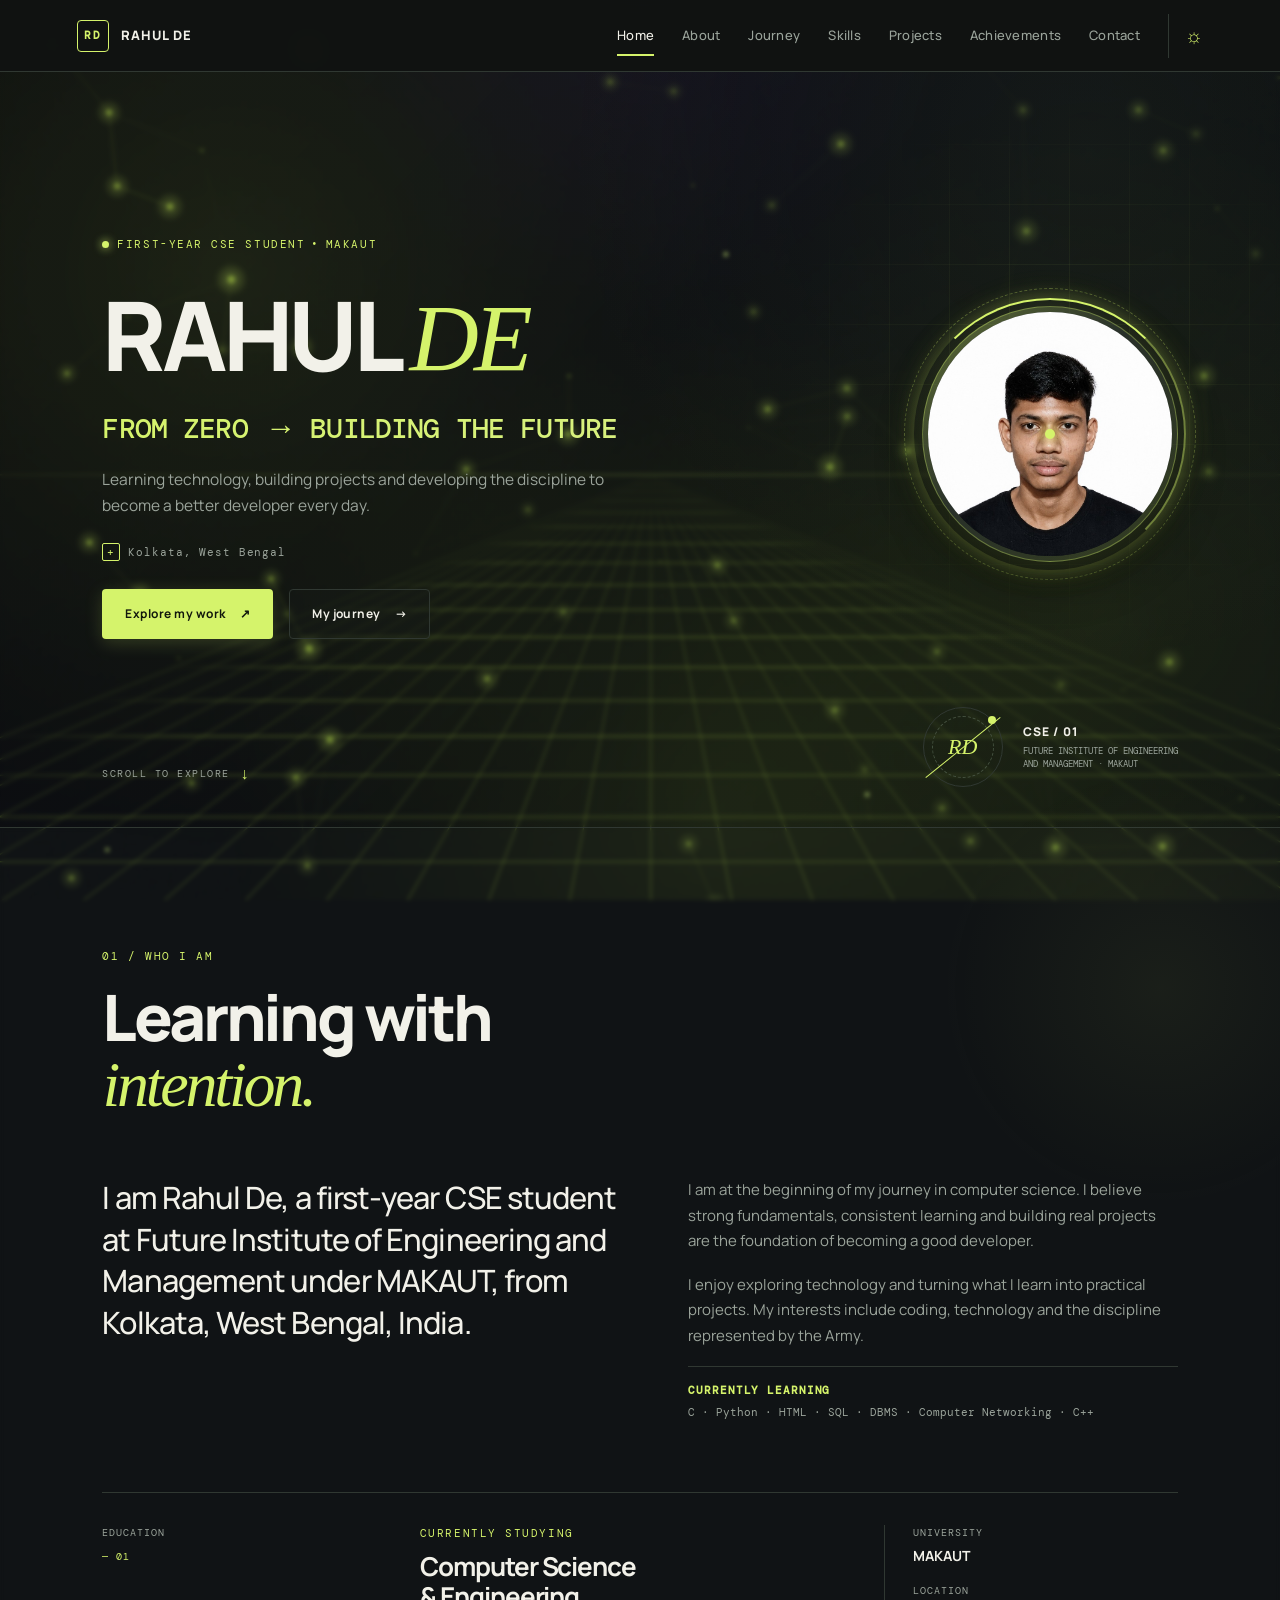
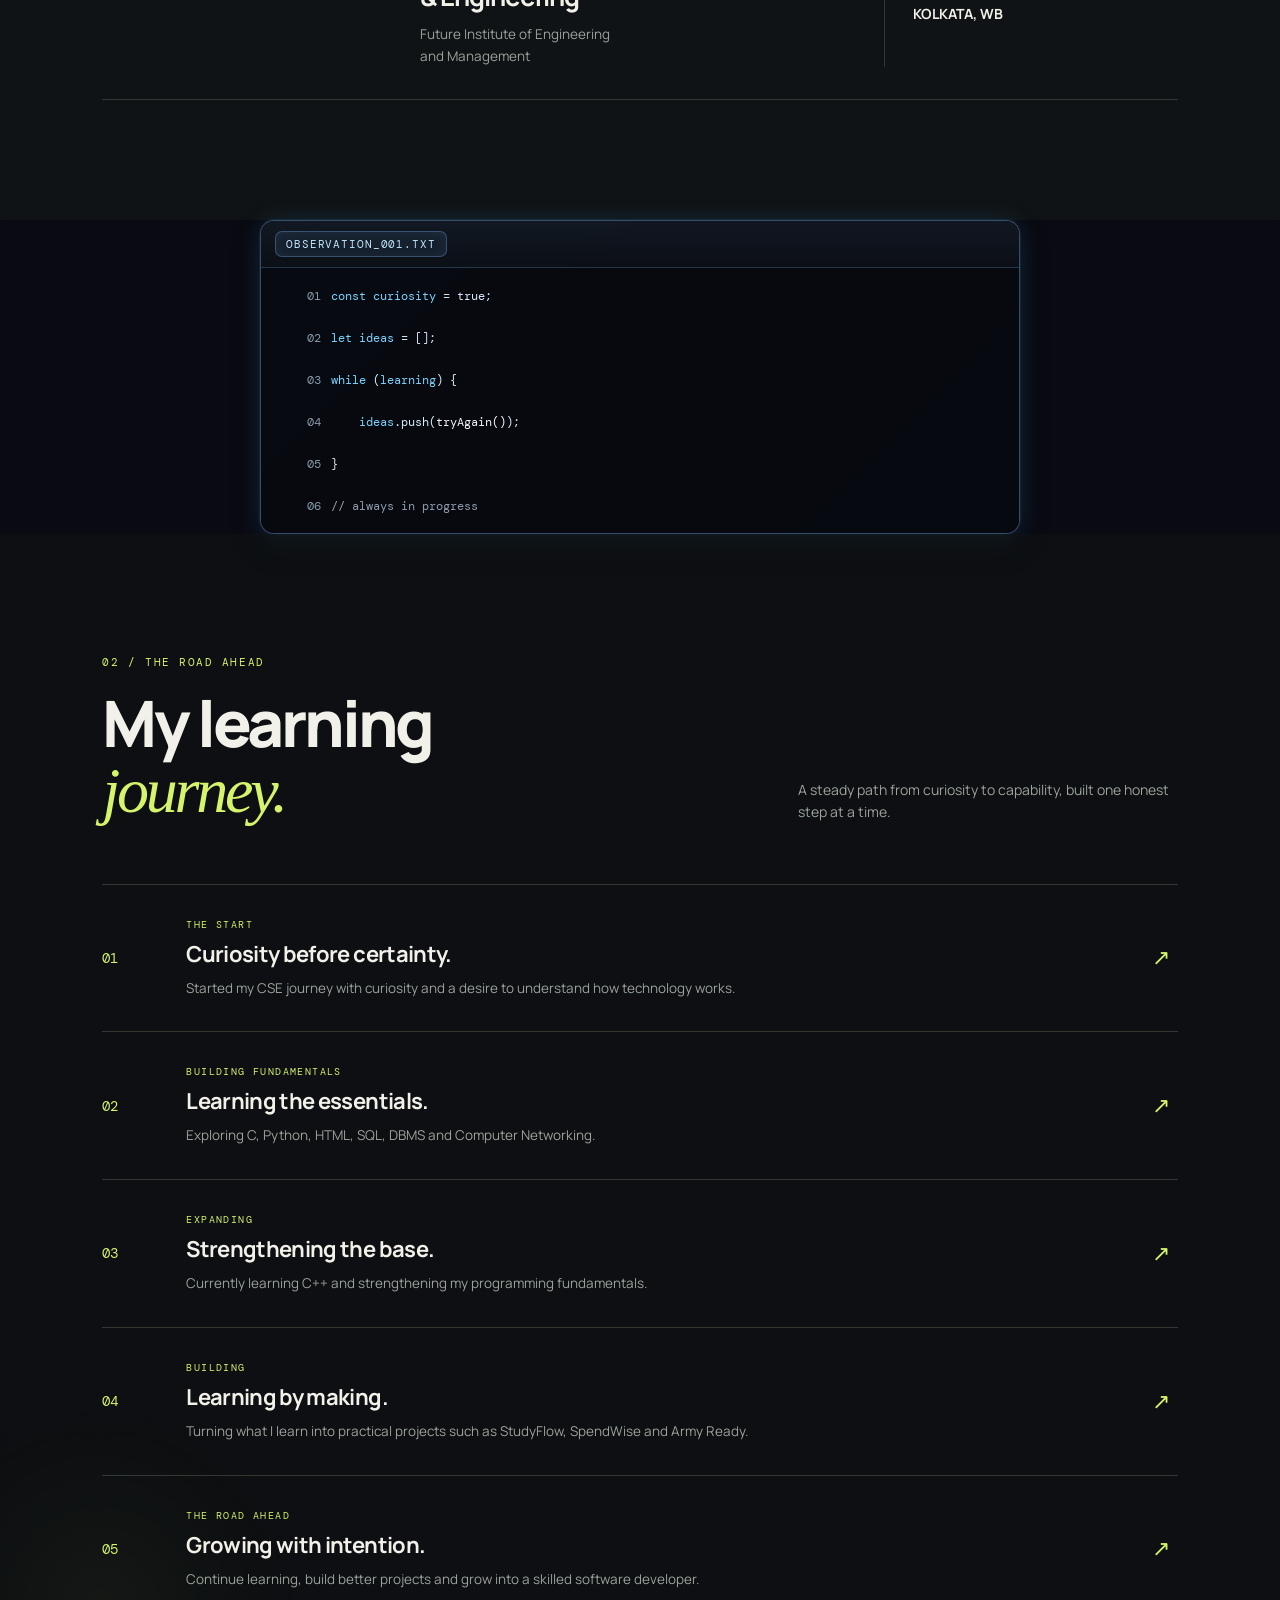
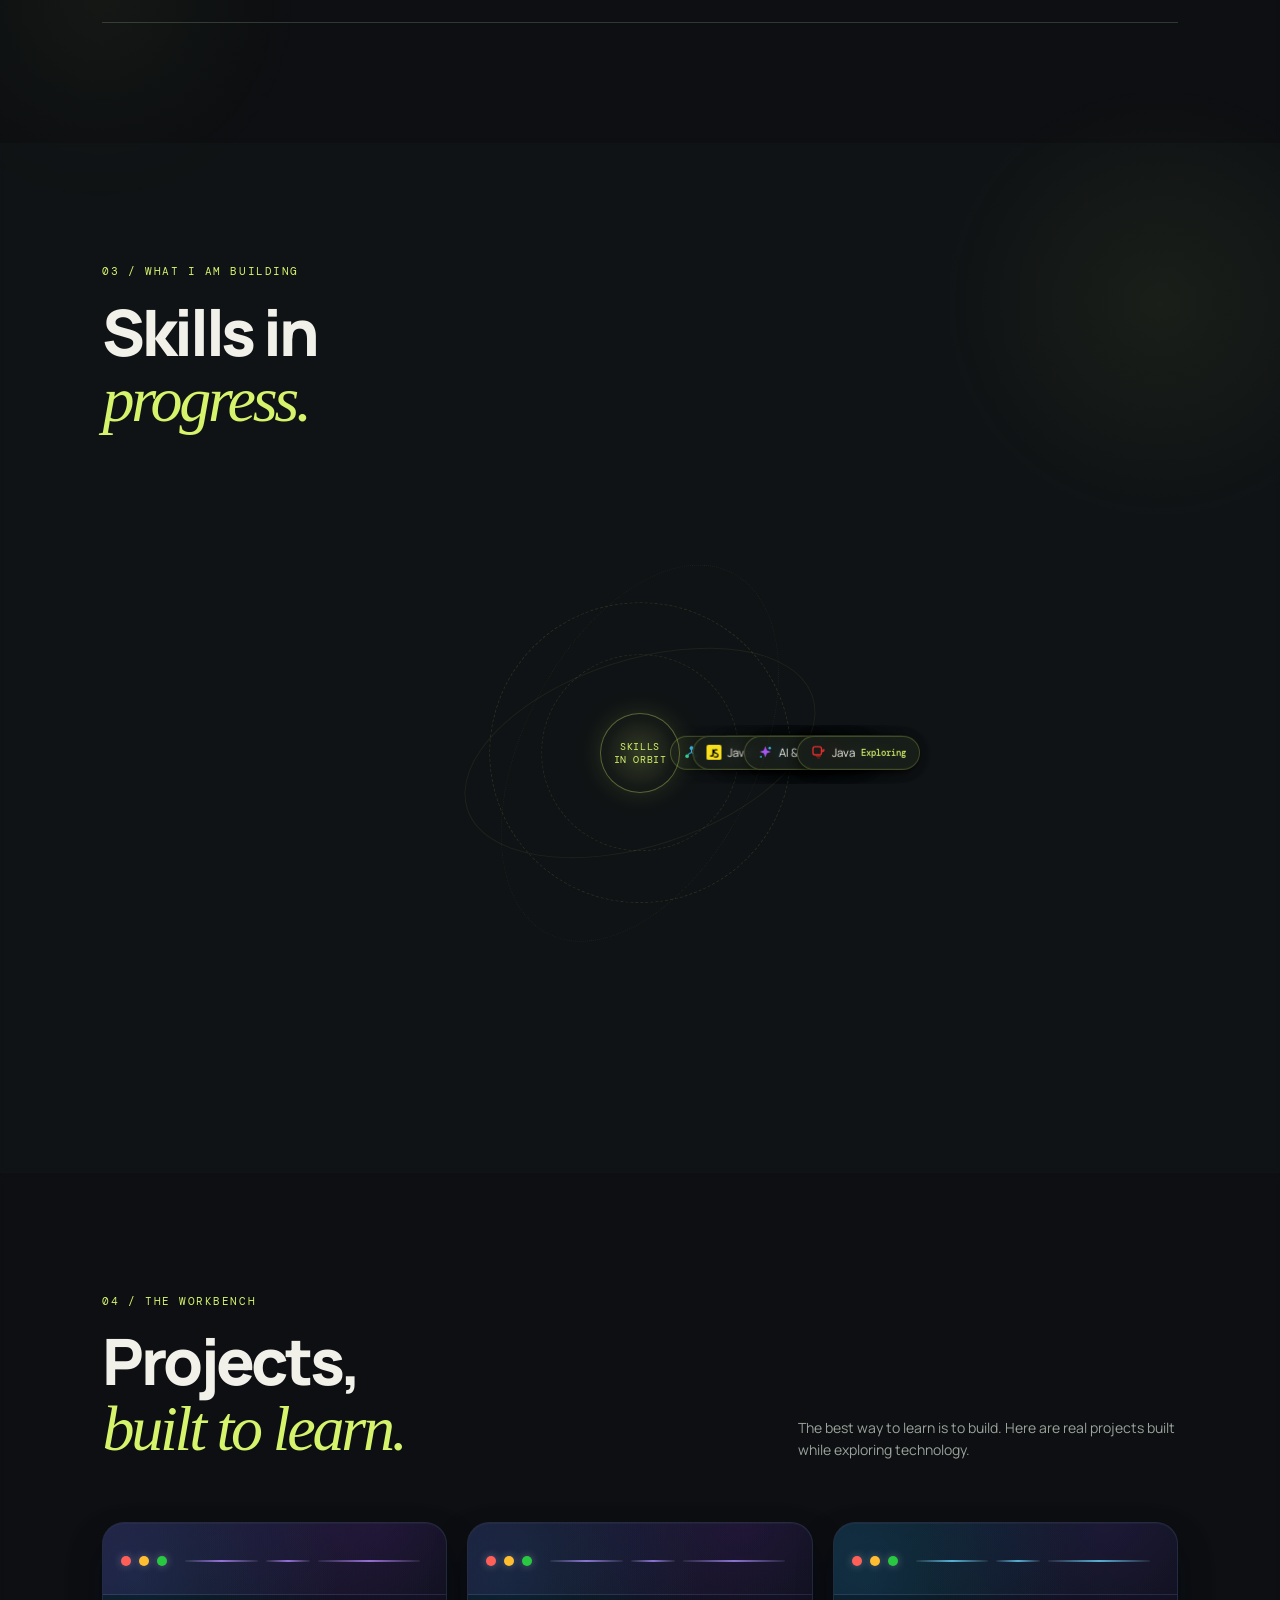
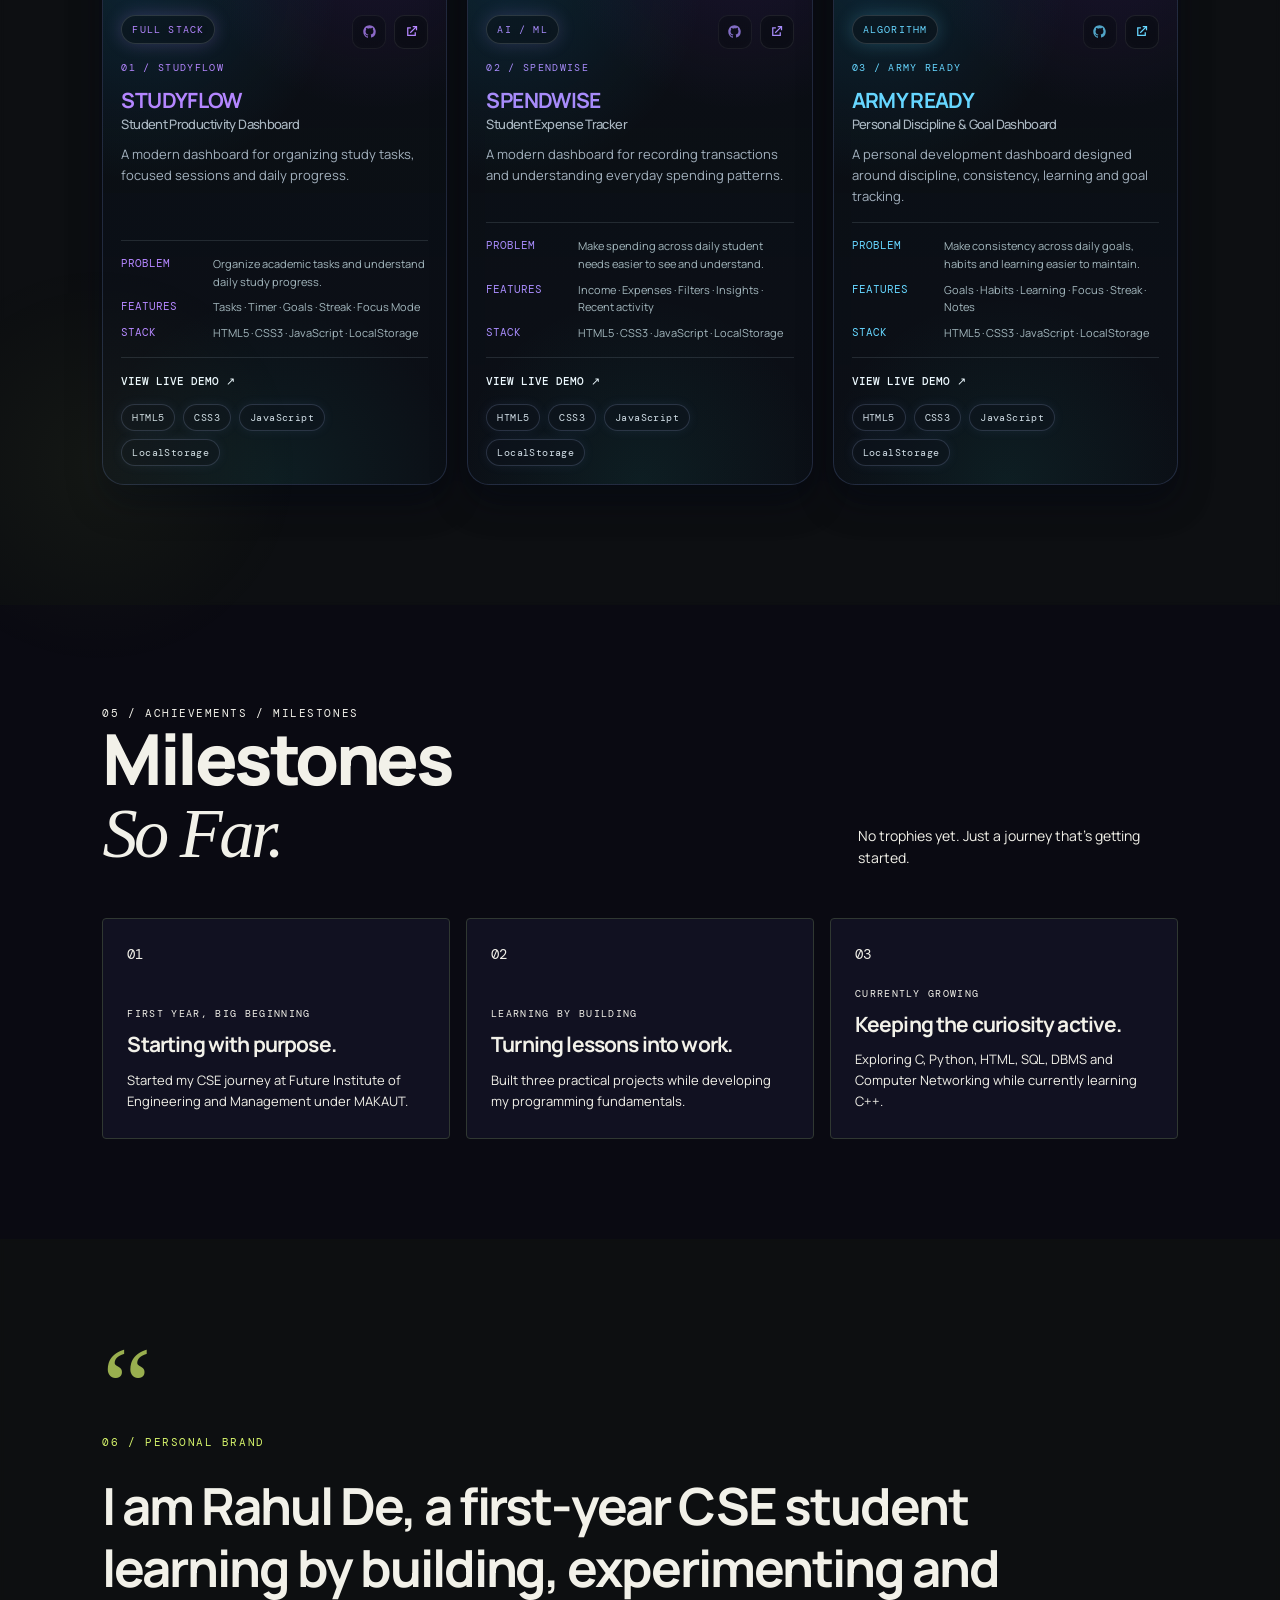
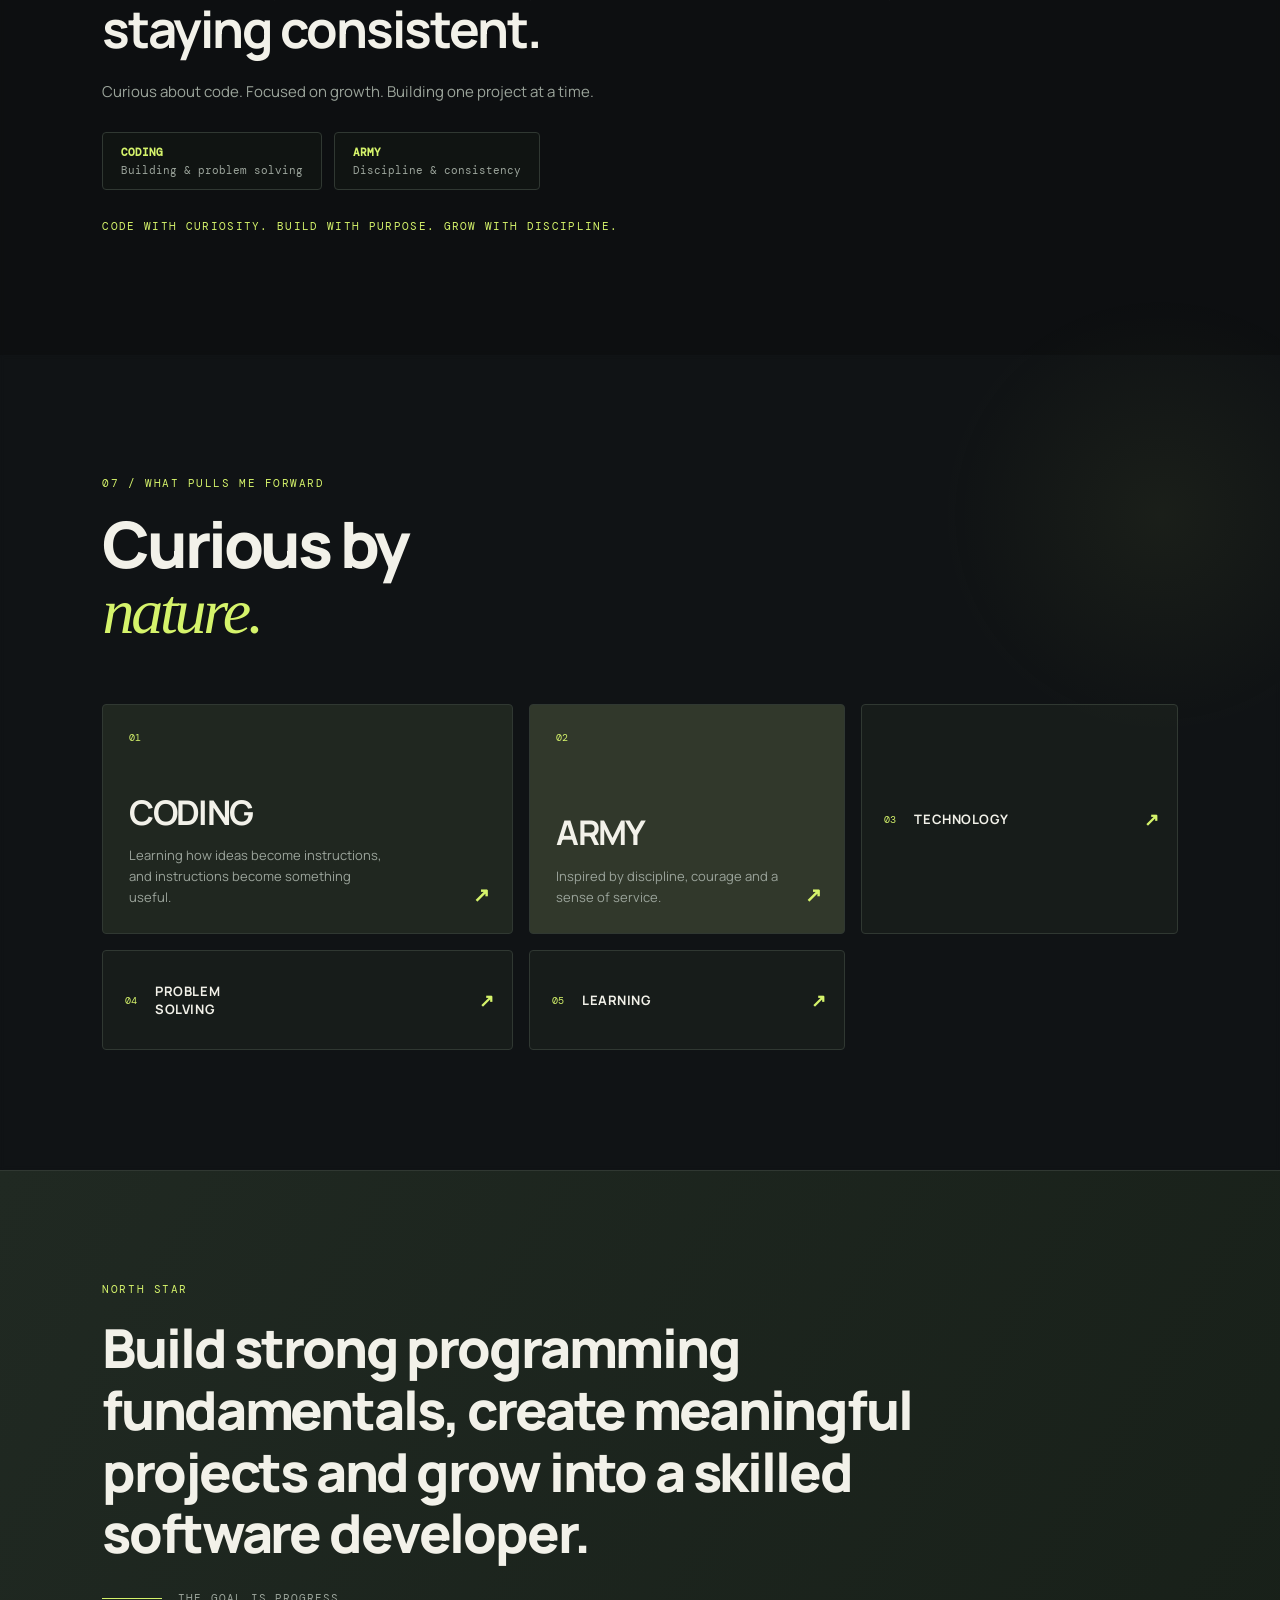
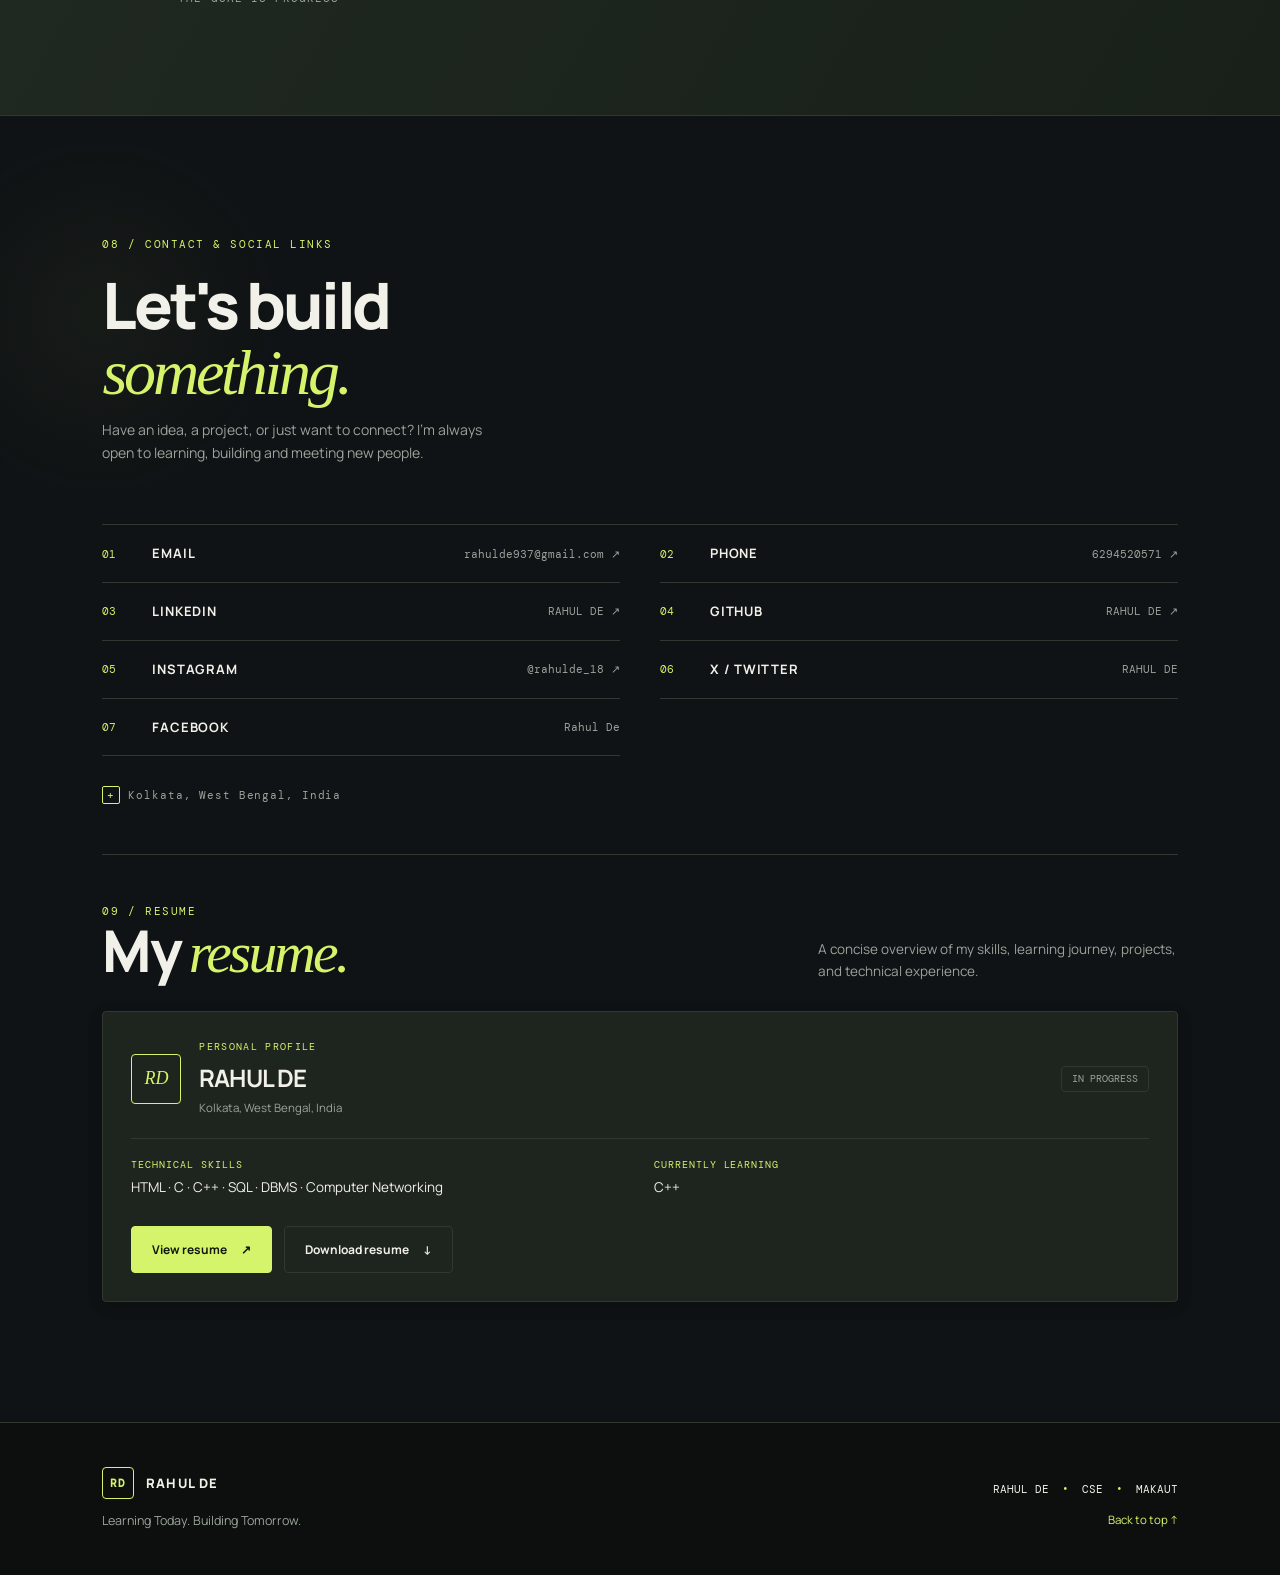
==== commit 2be8094e: "ADD SECTION" ====
--- a/RAHUL-DE-PORTFOLIO/index.html
+++ b/RAHUL-DE-PORTFOLIO/index.html
@@ -122,14 +122,13 @@
 			<div class="obs-header">
 				<span class="obs-file">OBSERVATION_001.txt</span>
 			</div>
-			<pre class="obs-code" aria-label="Code observation content"><span class="code-line"><span class="line-no">01</span><span><span class="token keyword">const</span> <span class="token var">curiosity</span> = <span class="token boolean">true</span>;</span></span>
-<span class="code-line"><span class="line-no">02</span><span><span class="token keyword">let</span> <span class="token var">ideas</span> = [];</span></span>
-<span class="code-line"><span class="line-no">03</span><span></span></span>
-<span class="code-line"><span class="line-no">04</span><span><span class="token keyword">while</span> (learning) {</span></span>
-<span class="code-line"><span class="line-no">05</span><span>    <span class="token var">ideas</span>.push(<span class="token fn">tryAgain()</span>);</span></span>
-<span class="code-line"><span class="line-no">06</span><span>}</span></span>
-<span class="code-line"><span class="line-no">07</span><span></span></span>
-<span class="code-line"><span class="line-no">08</span><span><span class="token comment">// always in progress</span></span></span></pre>
+			<pre class="obs-code"
+				aria-label="Code observation content"><span class="code-line"><span class="line-no">01</span><span><span class="token keyword">const</span> <span class="token var">curiosity</span> = <span class="token boolean">true</span>;</span></span>
+<span class="code-line"><span class="line-no">02</span><span><span class="token keyword">let</span> <span class="token var">ideas</span> = <span class="token boolean">[]</span>;</span></span>
+<span class="code-line"><span class="line-no">03</span><span><span class="token keyword">while</span> (<span class="token var">learning</span>) {</span></span>
+<span class="code-line"><span class="line-no">04</span><span>    <span class="token var">ideas</span>.push(<span class="token fn">tryAgain()</span>);</span></span>
+<span class="code-line"><span class="line-no">05</span><span>}</span></span>
+<span class="code-line"><span class="line-no">06</span><span><span class="token comment">// always in progress</span></span></span></pre>
 		</div>
 
 		<!-- 03. Journey Section -->
@@ -383,7 +382,9 @@
 					technology.</p>
 			</div>
 			<div class="projects-grid">
-				<article class="project-card reveal project-card--studyflow" data-category="full-stack">
+				<article class="project-card reveal project-card--studyflow" data-category="full-stack"
+					data-live-url="./studyflow/index.html" tabindex="0" role="link"
+					aria-label="Open StudyFlow live demo">
 					<div class="project-window-header">
 						<div class="browser-dots" aria-hidden="true">
 							<span class="dot dot-red"></span>
@@ -398,16 +399,27 @@
 						<div class="project-meta-row">
 							<span class="project-category">FULL STACK</span>
 							<div class="project-actions" aria-label="Project actions">
-								<a class="card-icon-button" href="https://github.com/rahulde2007" target="_blank" rel="noopener noreferrer" aria-label="View GitHub profile">
-									<svg viewBox="0 0 24 24" aria-hidden="true"><path d="M12 2C6.48 2 2 6.58 2 12.22c0 4.51 2.87 8.34 6.84 9.69.5.1.68-.22.68-.49v-1.77c-2.78.61-3.37-1.34-3.37-1.34-.46-1.15-1.12-1.46-1.12-1.46-.92-.63.07-.62.07-.62 1.02.07 1.56 1.05 1.56 1.05.9 1.55 2.37 1.1 2.95.85.09-.66.35-1.09.64-1.34-2.22-.25-4.56-1.13-4.56-5 0-1.1.39-2 1.03-2.7-.1-.25-.45-1.28.1-2.66 0 0 .84-.27 2.75 1.04A9.31 9.31 0 0 1 12 6.84c.85 0 1.71.12 2.5.35 1.9-1.31 2.74-1.04 2.74-1.04.55 1.38.21 2.41.1 2.66.65.7 1.02 1.6 1.02 2.7 0 3.89-2.35 4.74-4.58 5 .36.31.68.93.68 1.87v2.77c0 .27.18.6.69.49A10.2 10.2 0 0 0 22 12.22C22 6.58 17.52 2 12 2Z"/></svg>
+								<a class="card-icon-button card-icon-button--secondary"
+									href="https://github.com/rahulde2007" target="_blank" rel="noopener noreferrer"
+									aria-label="View GitHub profile">
+									<svg viewBox="0 0 24 24" aria-hidden="true">
+										<path
+											d="M12 2C6.48 2 2 6.58 2 12.22c0 4.51 2.87 8.34 6.84 9.69.5.1.68-.22.68-.49v-1.77c-2.78.61-3.37-1.34-3.37-1.34-.46-1.15-1.12-1.46-1.12-1.46-.92-.63.07-.62.07-.62 1.02.07 1.56 1.05 1.56 1.05.9 1.55 2.37 1.1 2.95.85.09-.66.35-1.09.64-1.34-2.22-.25-4.56-1.13-4.56-5 0-1.1.39-2 1.03-2.7-.1-.25-.45-1.28.1-2.66 0 0 .84-.27 2.75 1.04A9.31 9.31 0 0 1 12 6.84c.85 0 1.71.12 2.5.35 1.9-1.31 2.74-1.04 2.74-1.04.55 1.38.21 2.41.1 2.66.65.7 1.02 1.6 1.02 2.7 0 3.89-2.35 4.74-4.58 5 .36.31.68.93.68 1.87v2.77c0 .27.18.6.69.49A10.2 10.2 0 0 0 22 12.22C22 6.58 17.52 2 12 2Z" />
+									</svg>
 								</a>
-								<a class="card-icon-button" href="./studyflow/index.html" aria-label="View live demo of StudyFlow">
-									<svg viewBox="0 0 24 24" aria-hidden="true"><path d="M14 3h7v7h-2V6.41l-8.29 8.3-1.42-1.42L17.59 5H14V3ZM5 5h6v2H7v10h10v-4h2v6H5V5Z"/></svg>
+								<a class="card-icon-button" href="./studyflow/index.html"
+									aria-label="View live demo of StudyFlow">
+									<svg viewBox="0 0 24 24" aria-hidden="true">
+										<path
+											d="M14 3h7v7h-2V6.41l-8.29 8.3-1.42-1.42L17.59 5H14V3ZM5 5h6v2H7v10h10v-4h2v6H5V5Z" />
+									</svg>
 								</a>
 							</div>
 						</div>
 						<p class="mono">01 / STUDYFLOW</p>
-						<h3>STUDYFLOW<br><span>Student Productivity Dashboard</span></h3>
+						<h3><a class="project-title-link" href="./studyflow/index.html"
+								aria-label="Open StudyFlow live demo">STUDYFLOW<br><span>Student Productivity
+									Dashboard</span></a></h3>
 						<p>A modern dashboard for organizing study tasks, focused sessions and daily progress.</p>
 						<dl>
 							<dt>PROBLEM</dt>
@@ -418,7 +430,8 @@
 							<dd>HTML5 · CSS3 · JavaScript · LocalStorage</dd>
 						</dl>
 						<div class="project-links">
-							<a href="./studyflow/index.html" aria-label="View live demo of StudyFlow">VIEW LIVE DEMO ↗</a>
+							<a class="project-link" href="./studyflow/index.html"
+								aria-label="View live demo of StudyFlow">VIEW LIVE DEMO ↗</a>
 						</div>
 						<div class="tech-tags" aria-label="StudyFlow technologies">
 							<span>HTML5</span>
@@ -428,7 +441,9 @@
 						</div>
 					</div>
 				</article>
-				<article class="project-card reveal project-card--spendwise" data-category="ai-ml">
+				<article class="project-card reveal project-card--spendwise" data-category="ai-ml"
+					data-live-url="./spendwise/index.html" tabindex="0" role="link"
+					aria-label="Open SpendWise live demo">
 					<div class="project-window-header">
 						<div class="browser-dots" aria-hidden="true">
 							<span class="dot dot-red"></span>
@@ -443,17 +458,29 @@
 						<div class="project-meta-row">
 							<span class="project-category">AI / ML</span>
 							<div class="project-actions" aria-label="Project actions">
-								<a class="card-icon-button" href="https://github.com/rahulde2007" target="_blank" rel="noopener noreferrer" aria-label="View GitHub profile">
-									<svg viewBox="0 0 24 24" aria-hidden="true"><path d="M12 2C6.48 2 2 6.58 2 12.22c0 4.51 2.87 8.34 6.84 9.69.5.1.68-.22.68-.49v-1.77c-2.78.61-3.37-1.34-3.37-1.34-.46-1.15-1.12-1.46-1.12-1.46-.92-.63.07-.62.07-.62 1.02.07 1.56 1.05 1.56 1.05.9 1.55 2.37 1.1 2.95.85.09-.66.35-1.09.64-1.34-2.22-.25-4.56-1.13-4.56-5 0-1.1.39-2 1.03-2.7-.1-.25-.45-1.28.1-2.66 0 0 .84-.27 2.75 1.04A9.31 9.31 0 0 1 12 6.84c.85 0 1.71.12 2.5.35 1.9-1.31 2.74-1.04 2.74-1.04.55 1.38.21 2.41.1 2.66.65.7 1.02 1.6 1.02 2.7 0 3.89-2.35 4.74-4.58 5 .36.31.68.93.68 1.87v2.77c0 .27.18.6.69.49A10.2 10.2 0 0 0 22 12.22C22 6.58 17.52 2 12 2Z"/></svg>
+								<a class="card-icon-button card-icon-button--secondary"
+									href="https://github.com/rahulde2007" target="_blank" rel="noopener noreferrer"
+									aria-label="View GitHub profile">
+									<svg viewBox="0 0 24 24" aria-hidden="true">
+										<path
+											d="M12 2C6.48 2 2 6.58 2 12.22c0 4.51 2.87 8.34 6.84 9.69.5.1.68-.22.68-.49v-1.77c-2.78.61-3.37-1.34-3.37-1.34-.46-1.15-1.12-1.46-1.12-1.46-.92-.63.07-.62.07-.62 1.02.07 1.56 1.05 1.56 1.05.9 1.55 2.37 1.1 2.95.85.09-.66.35-1.09.64-1.34-2.22-.25-4.56-1.13-4.56-5 0-1.1.39-2 1.03-2.7-.1-.25-.45-1.28.1-2.66 0 0 .84-.27 2.75 1.04A9.31 9.31 0 0 1 12 6.84c.85 0 1.71.12 2.5.35 1.9-1.31 2.74-1.04 2.74-1.04.55 1.38.21 2.41.1 2.66.65.7 1.02 1.6 1.02 2.7 0 3.89-2.35 4.74-4.58 5 .36.31.68.93.68 1.87v2.77c0 .27.18.6.69.49A10.2 10.2 0 0 0 22 12.22C22 6.58 17.52 2 12 2Z" />
+									</svg>
 								</a>
-								<a class="card-icon-button" href="./spendwise/index.html" aria-label="View live demo of SpendWise">
-									<svg viewBox="0 0 24 24" aria-hidden="true"><path d="M14 3h7v7h-2V6.41l-8.29 8.3-1.42-1.42L17.59 5H14V3ZM5 5h6v2H7v10h10v-4h2v6H5V5Z"/></svg>
+								<a class="card-icon-button" href="./spendwise/index.html"
+									aria-label="View live demo of SpendWise">
+									<svg viewBox="0 0 24 24" aria-hidden="true">
+										<path
+											d="M14 3h7v7h-2V6.41l-8.29 8.3-1.42-1.42L17.59 5H14V3ZM5 5h6v2H7v10h10v-4h2v6H5V5Z" />
+									</svg>
 								</a>
 							</div>
 						</div>
 						<p class="mono">02 / SPENDWISE</p>
-						<h3>SPENDWISE<br><span>Student Expense Tracker</span></h3>
-						<p>A modern dashboard for recording transactions and understanding everyday spending patterns.</p>
+						<h3><a class="project-title-link" href="./spendwise/index.html"
+								aria-label="Open SpendWise live demo">SPENDWISE<br><span>Student Expense
+									Tracker</span></a></h3>
+						<p>A modern dashboard for recording transactions and understanding everyday spending patterns.
+						</p>
 						<dl>
 							<dt>PROBLEM</dt>
 							<dd>Make spending across daily student needs easier to see and understand.</dd>
@@ -463,7 +490,8 @@
 							<dd>HTML5 · CSS3 · JavaScript · LocalStorage</dd>
 						</dl>
 						<div class="project-links">
-							<a href="./spendwise/index.html" aria-label="View live demo of SpendWise">VIEW LIVE DEMO ↗</a>
+							<a class="project-link" href="./spendwise/index.html"
+								aria-label="View live demo of SpendWise">VIEW LIVE DEMO ↗</a>
 						</div>
 						<div class="tech-tags" aria-label="SpendWise technologies">
 							<span>HTML5</span>
@@ -473,7 +501,9 @@
 						</div>
 					</div>
 				</article>
-				<article class="project-card reveal project-card--army" data-category="algorithm">
+				<article class="project-card reveal project-card--army" data-category="algorithm"
+					data-live-url="./army-ready/index.html" tabindex="0" role="link"
+					aria-label="Open Army Ready live demo">
 					<div class="project-window-header">
 						<div class="browser-dots" aria-hidden="true">
 							<span class="dot dot-red"></span>
@@ -488,17 +518,29 @@
 						<div class="project-meta-row">
 							<span class="project-category">ALGORITHM</span>
 							<div class="project-actions" aria-label="Project actions">
-								<a class="card-icon-button" href="https://github.com/rahulde2007" target="_blank" rel="noopener noreferrer" aria-label="View GitHub profile">
-									<svg viewBox="0 0 24 24" aria-hidden="true"><path d="M12 2C6.48 2 2 6.58 2 12.22c0 4.51 2.87 8.34 6.84 9.69.5.1.68-.22.68-.49v-1.77c-2.78.61-3.37-1.34-3.37-1.34-.46-1.15-1.12-1.46-1.12-1.46-.92-.63.07-.62.07-.62 1.02.07 1.56 1.05 1.56 1.05.9 1.55 2.37 1.1 2.95.85.09-.66.35-1.09.64-1.34-2.22-.25-4.56-1.13-4.56-5 0-1.1.39-2 1.03-2.7-.1-.25-.45-1.28.1-2.66 0 0 .84-.27 2.75 1.04A9.31 9.31 0 0 1 12 6.84c.85 0 1.71.12 2.5.35 1.9-1.31 2.74-1.04 2.74-1.04.55 1.38.21 2.41.1 2.66.65.7 1.02 1.6 1.02 2.7 0 3.89-2.35 4.74-4.58 5 .36.31.68.93.68 1.87v2.77c0 .27.18.6.69.49A10.2 10.2 0 0 0 22 12.22C22 6.58 17.52 2 12 2Z"/></svg>
+								<a class="card-icon-button card-icon-button--secondary"
+									href="https://github.com/rahulde2007" target="_blank" rel="noopener noreferrer"
+									aria-label="View GitHub profile">
+									<svg viewBox="0 0 24 24" aria-hidden="true">
+										<path
+											d="M12 2C6.48 2 2 6.58 2 12.22c0 4.51 2.87 8.34 6.84 9.69.5.1.68-.22.68-.49v-1.77c-2.78.61-3.37-1.34-3.37-1.34-.46-1.15-1.12-1.46-1.12-1.46-.92-.63.07-.62.07-.62 1.02.07 1.56 1.05 1.56 1.05.9 1.55 2.37 1.1 2.95.85.09-.66.35-1.09.64-1.34-2.22-.25-4.56-1.13-4.56-5 0-1.1.39-2 1.03-2.7-.1-.25-.45-1.28.1-2.66 0 0 .84-.27 2.75 1.04A9.31 9.31 0 0 1 12 6.84c.85 0 1.71.12 2.5.35 1.9-1.31 2.74-1.04 2.74-1.04.55 1.38.21 2.41.1 2.66.65.7 1.02 1.6 1.02 2.7 0 3.89-2.35 4.74-4.58 5 .36.31.68.93.68 1.87v2.77c0 .27.18.6.69.49A10.2 10.2 0 0 0 22 12.22C22 6.58 17.52 2 12 2Z" />
+									</svg>
 								</a>
-								<a class="card-icon-button" href="./army-ready/index.html" aria-label="View live demo of Army Ready">
-									<svg viewBox="0 0 24 24" aria-hidden="true"><path d="M14 3h7v7h-2V6.41l-8.29 8.3-1.42-1.42L17.59 5H14V3ZM5 5h6v2H7v10h10v-4h2v6H5V5Z"/></svg>
+								<a class="card-icon-button" href="./army-ready/index.html"
+									aria-label="View live demo of Army Ready">
+									<svg viewBox="0 0 24 24" aria-hidden="true">
+										<path
+											d="M14 3h7v7h-2V6.41l-8.29 8.3-1.42-1.42L17.59 5H14V3ZM5 5h6v2H7v10h10v-4h2v6H5V5Z" />
+									</svg>
 								</a>
 							</div>
 						</div>
 						<p class="mono">03 / ARMY READY</p>
-						<h3>ARMY READY<br><span>Personal Discipline &amp; Goal Dashboard</span></h3>
-						<p>A personal development dashboard designed around discipline, consistency, learning and goal tracking.</p>
+						<h3><a class="project-title-link" href="./army-ready/index.html"
+								aria-label="Open Army Ready live demo">ARMY READY<br><span>Personal Discipline &amp;
+									Goal Dashboard</span></a></h3>
+						<p>A personal development dashboard designed around discipline, consistency, learning and goal
+							tracking.</p>
 						<dl>
 							<dt>PROBLEM</dt>
 							<dd>Make consistency across daily goals, habits and learning easier to maintain.</dd>
@@ -508,7 +550,8 @@
 							<dd>HTML5 · CSS3 · JavaScript · LocalStorage</dd>
 						</dl>
 						<div class="project-links">
-							<a href="./army-ready/index.html" aria-label="View live demo of Army Ready">VIEW LIVE DEMO ↗</a>
+							<a class="project-link" href="./army-ready/index.html"
+								aria-label="View live demo of Army Ready">VIEW LIVE DEMO ↗</a>
 						</div>
 						<div class="tech-tags" aria-label="Army Ready technologies">
 							<span>HTML5</span>
--- a/RAHUL-DE-PORTFOLIO/style.css
+++ b/RAHUL-DE-PORTFOLIO/style.css
@@ -1207,6 +1207,13 @@
     overflow: hidden;
     position: relative;
     z-index: 2;
+    transition: transform 0.25s ease, border-color 0.25s ease, box-shadow 0.25s ease;
+}
+
+.about-observation:hover {
+    transform: translateY(-2px);
+    border-color: rgba(124, 188, 255, 0.52);
+    box-shadow: 0 0 0 1px rgba(116, 196, 255, 0.12), 0 14px 36px rgba(19, 37, 48, 0.32), 0 0 30px rgba(74, 185, 255, 0.18);
 }
 
 .about-observation::before {
@@ -1248,15 +1255,15 @@
     font: 12px/1.75 var(--mono);
     color: #d7edf8;
     background: rgba(7, 9, 15, 0.9);
-    overflow-x: auto;
-    white-space: pre;
+    overflow-x: hidden;
+    white-space: pre-wrap;
 }
 
 .code-line {
     display: grid;
-    grid-template-columns: 42px 1fr;
+    grid-template-columns: 42px minmax(0, 1fr);
     gap: 10px;
-    min-width: 320px;
+    min-width: 0;
 }
 
 .line-no {
@@ -1266,10 +1273,11 @@
     text-align: right;
 }
 
+.token { color: inherit; }
 .code-line .token.keyword { color: #76d7ff; }
 .code-line .token.var { color: #7dd3fc; }
-.code-line .token.boolean { color: #8b5cf6; }
-.code-line .token.fn { color: #f9a8d4; }
+.code-line .token.boolean { color: #dfe7ff; }
+.code-line .token.fn { color: #f5f7ff; }
 .code-line .token.comment { color: rgba(177, 193, 209, 0.8); }
 
 @media (max-width: 620px) {
@@ -1499,9 +1507,15 @@
     overflow: hidden;
     display: flex;
     flex-direction: column;
+    cursor: pointer;
     transition: transform 0.28s ease, border-color 0.28s ease, box-shadow 0.28s ease, filter 0.28s ease;
     box-shadow: 0 18px 34px rgba(2, 6, 18, 0.48), inset 0 1px 0 rgba(255, 255, 255, 0.04);
     isolation: isolate;
+}
+
+.project-card:focus-visible {
+    outline: 2px solid rgba(117, 218, 255, 0.75);
+    outline-offset: 3px;
 }
 
 .project-card::before {
@@ -1522,21 +1536,24 @@
 }
 
 .project-card--studyflow {
+    --card-accent: #b486ff;
+    --card-accent-strong: #ffb38a;
+    --card-glow: rgba(180, 134, 255, 0.24);
+    --card-sheen: linear-gradient(135deg, rgba(99, 59, 160, 0.26), rgba(17, 24, 38, 0.12));
+}
+
+.project-card--spendwise {
+    --card-accent: #a78bfa;
+    --card-accent-strong: #c4b5fd;
+    --card-glow: rgba(167, 139, 250, 0.2);
+    --card-sheen: linear-gradient(135deg, rgba(87, 61, 149, 0.22), rgba(17, 24, 38, 0.12));
+}
+
+.project-card--army {
     --card-accent: #66d6ff;
-    --card-glow: rgba(102, 214, 255, 0.24);
-    --card-sheen: linear-gradient(135deg, rgba(39, 99, 150, 0.2), rgba(17, 24, 38, 0.12));
-}
-
-.project-card--spendwise {
-    --card-accent: #9a7dff;
-    --card-glow: rgba(154, 125, 255, 0.2);
-    --card-sheen: linear-gradient(135deg, rgba(85, 54, 158, 0.18), rgba(17, 24, 38, 0.12));
-}
-
-.project-card--army {
-    --card-accent: #f4b55a;
-    --card-glow: rgba(244, 181, 90, 0.18);
-    --card-sheen: linear-gradient(135deg, rgba(138, 96, 32, 0.18), rgba(17, 24, 38, 0.12));
+    --card-accent-strong: #8ad8ff;
+    --card-glow: rgba(102, 214, 255, 0.22);
+    --card-sheen: linear-gradient(135deg, rgba(38, 103, 148, 0.2), rgba(17, 24, 38, 0.12));
 }
 
 .project-window-header {
@@ -1575,14 +1592,14 @@
     align-items: center;
     flex: 1;
     gap: 8px;
-    opacity: 0.7;
+    opacity: 0.8;
 }
 
 .window-lines span {
     display: block;
     height: 2px;
     border-radius: 999px;
-    background: linear-gradient(90deg, rgba(255,255,255,0.08), rgba(255,255,255,0.5), rgba(255,255,255,0.08));
+    background: linear-gradient(90deg, rgba(255,255,255,0.08), var(--card-accent), rgba(255,255,255,0.08));
 }
 
 .window-lines span:nth-child(1) { width: 30%; }
@@ -1638,13 +1655,17 @@
     background: rgba(7, 11, 17, 0.58);
     color: var(--card-accent);
     box-shadow: inset 0 0 12px rgba(255,255,255,0.02);
-    transition: transform 0.2s ease, border-color 0.2s ease, box-shadow 0.2s ease;
+    transition: transform 0.2s ease, border-color 0.2s ease, box-shadow 0.2s ease, opacity 0.2s ease;
 }
 
 .card-icon-button:hover {
     transform: translateY(-2px);
     border-color: rgba(255,255,255,0.18);
     box-shadow: 0 0 18px var(--card-glow);
+}
+
+.card-icon-button--secondary {
+    opacity: 0.75;
 }
 
 .card-icon-button svg {
@@ -1665,6 +1686,19 @@
     margin: 4px 0 12px;
     letter-spacing: -0.03em;
     color: #eef7ff;
+}
+
+.project-title-link {
+    color: var(--card-accent);
+    text-decoration: none;
+    display: block;
+    transition: color 0.2s ease;
+}
+
+.project-title-link:hover,
+.project-title-link:focus-visible {
+    color: var(--card-accent-strong);
+    text-decoration: none;
 }
 
 .project-info h3 span {
@@ -1711,12 +1745,16 @@
     font-weight: 500;
 }
 
-.project-links a {
+.project-links a,
+.project-link {
     color: #edf9ff;
     transition: color 0.2s ease, transform 0.2s ease;
 }
 
-.project-links a:hover {
+.project-links a:hover,
+.project-links a:focus-visible,
+.project-link:hover,
+.project-link:focus-visible {
     color: var(--card-accent);
     transform: translateX(2px);
 }
@@ -2345,7 +2383,15 @@
     transition: opacity 0.65s cubic-bezier(0.16, 1, 0.3, 1), transform 0.65s cubic-bezier(0.16, 1, 0.3, 1);
 }
 
-.reveal.visible {
+.about-observation.reveal,
+.project-card.reveal {
+    opacity: 0;
+    transform: translateY(24px);
+}
+
+.reveal.visible,
+.about-observation.reveal.visible,
+.project-card.reveal.visible {
     opacity: 1;
     transform: translateY(0);
 }
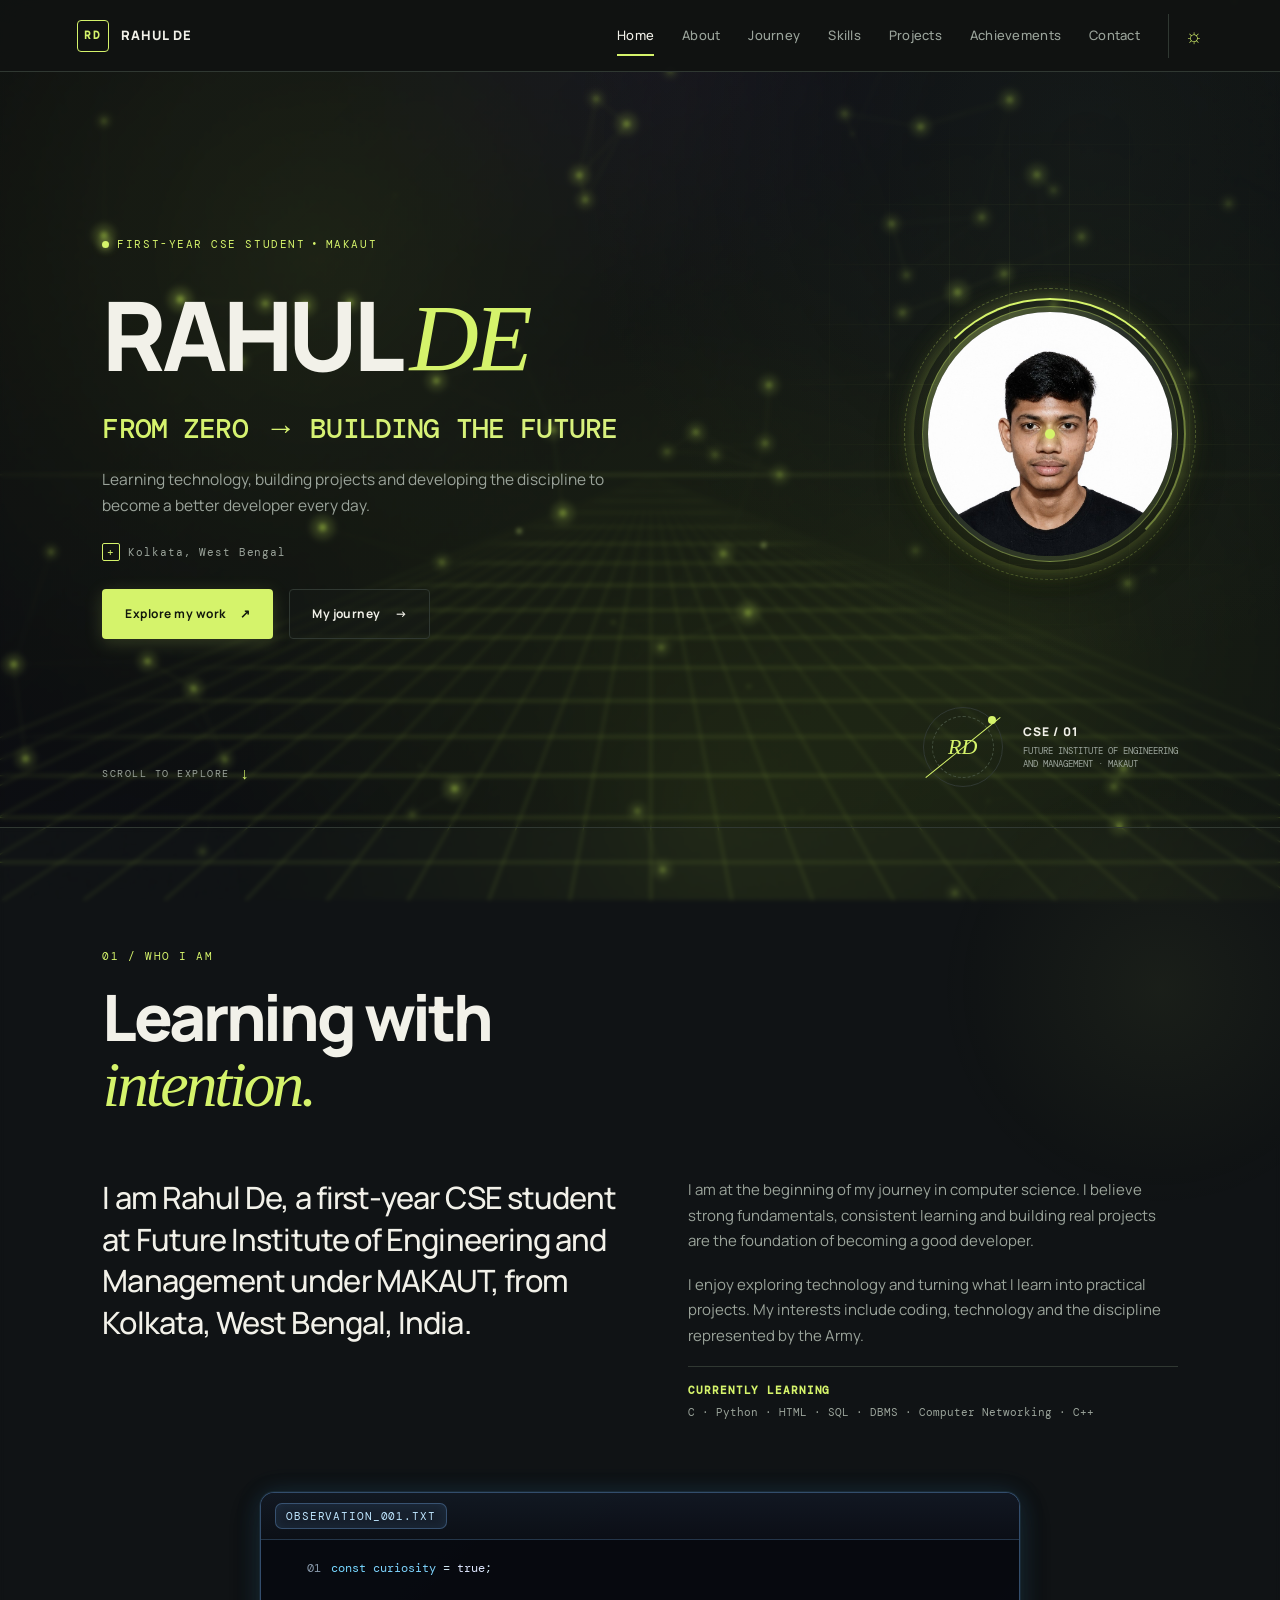
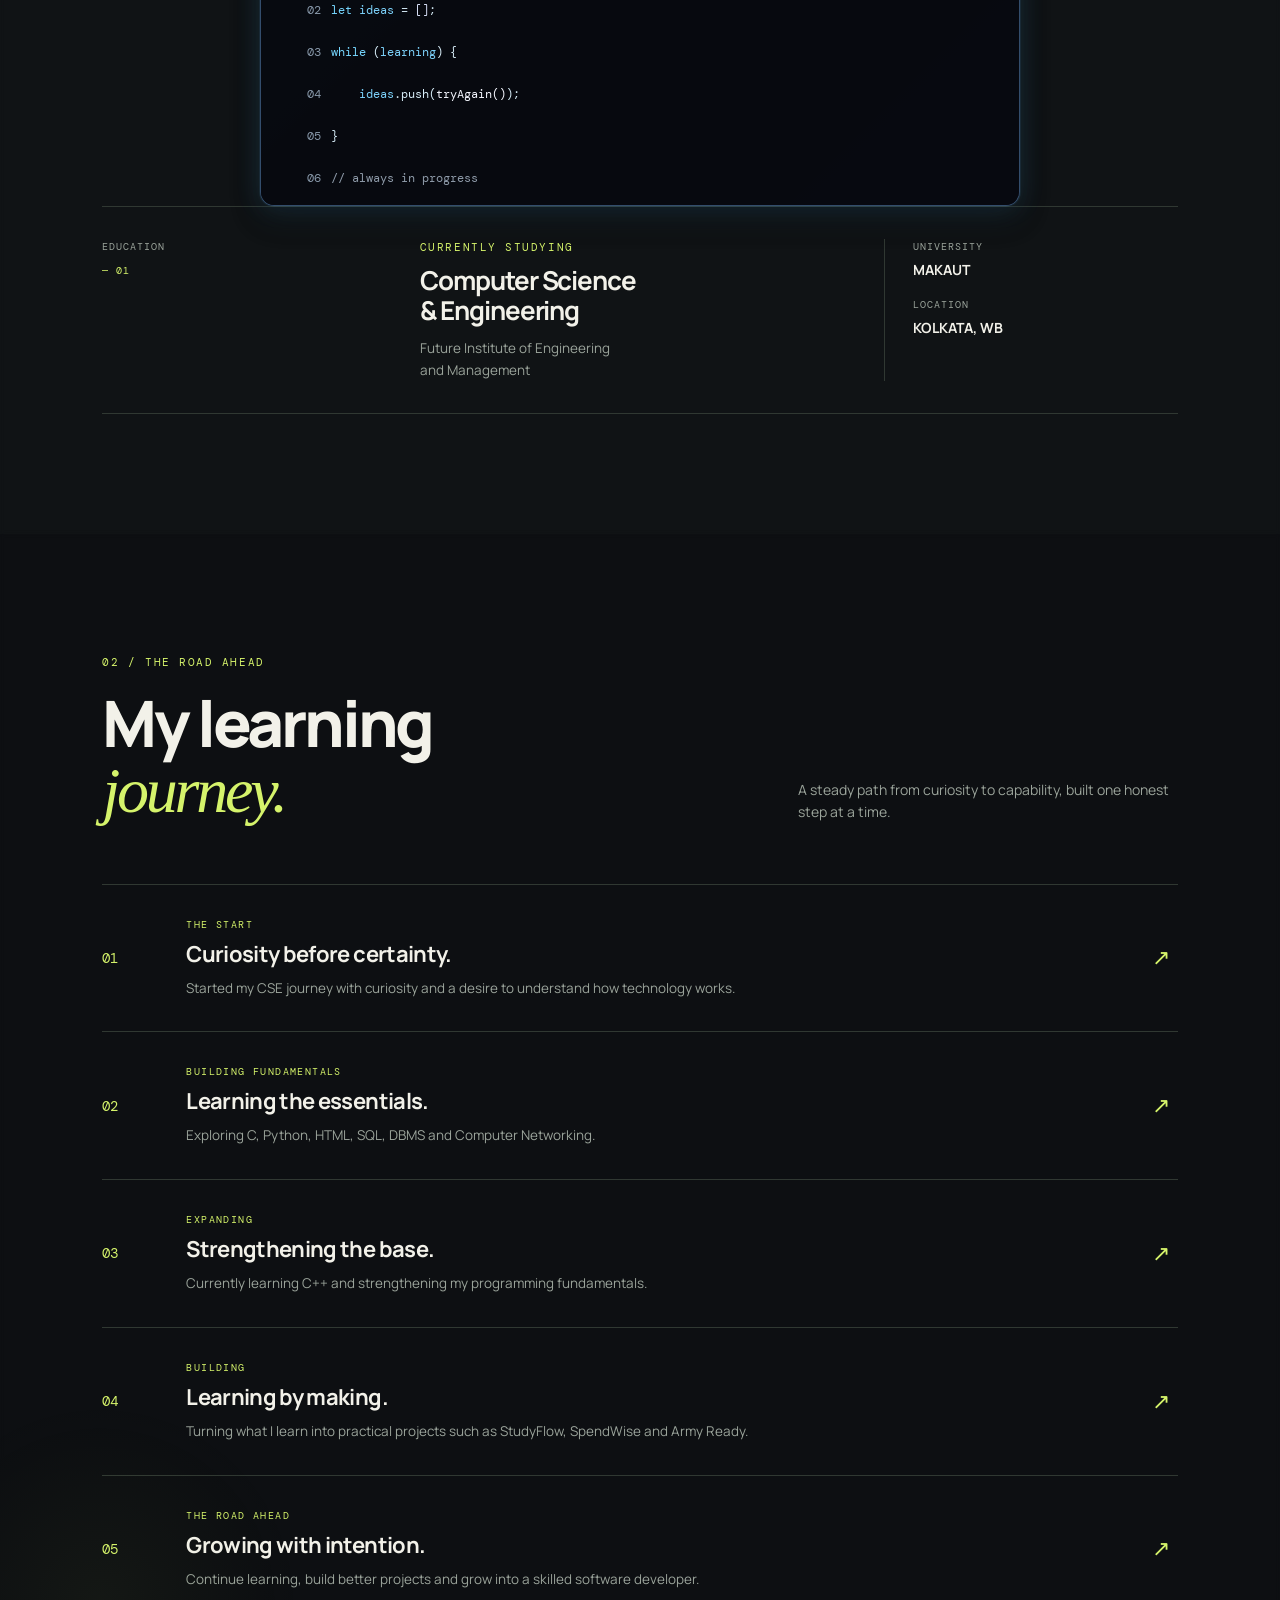
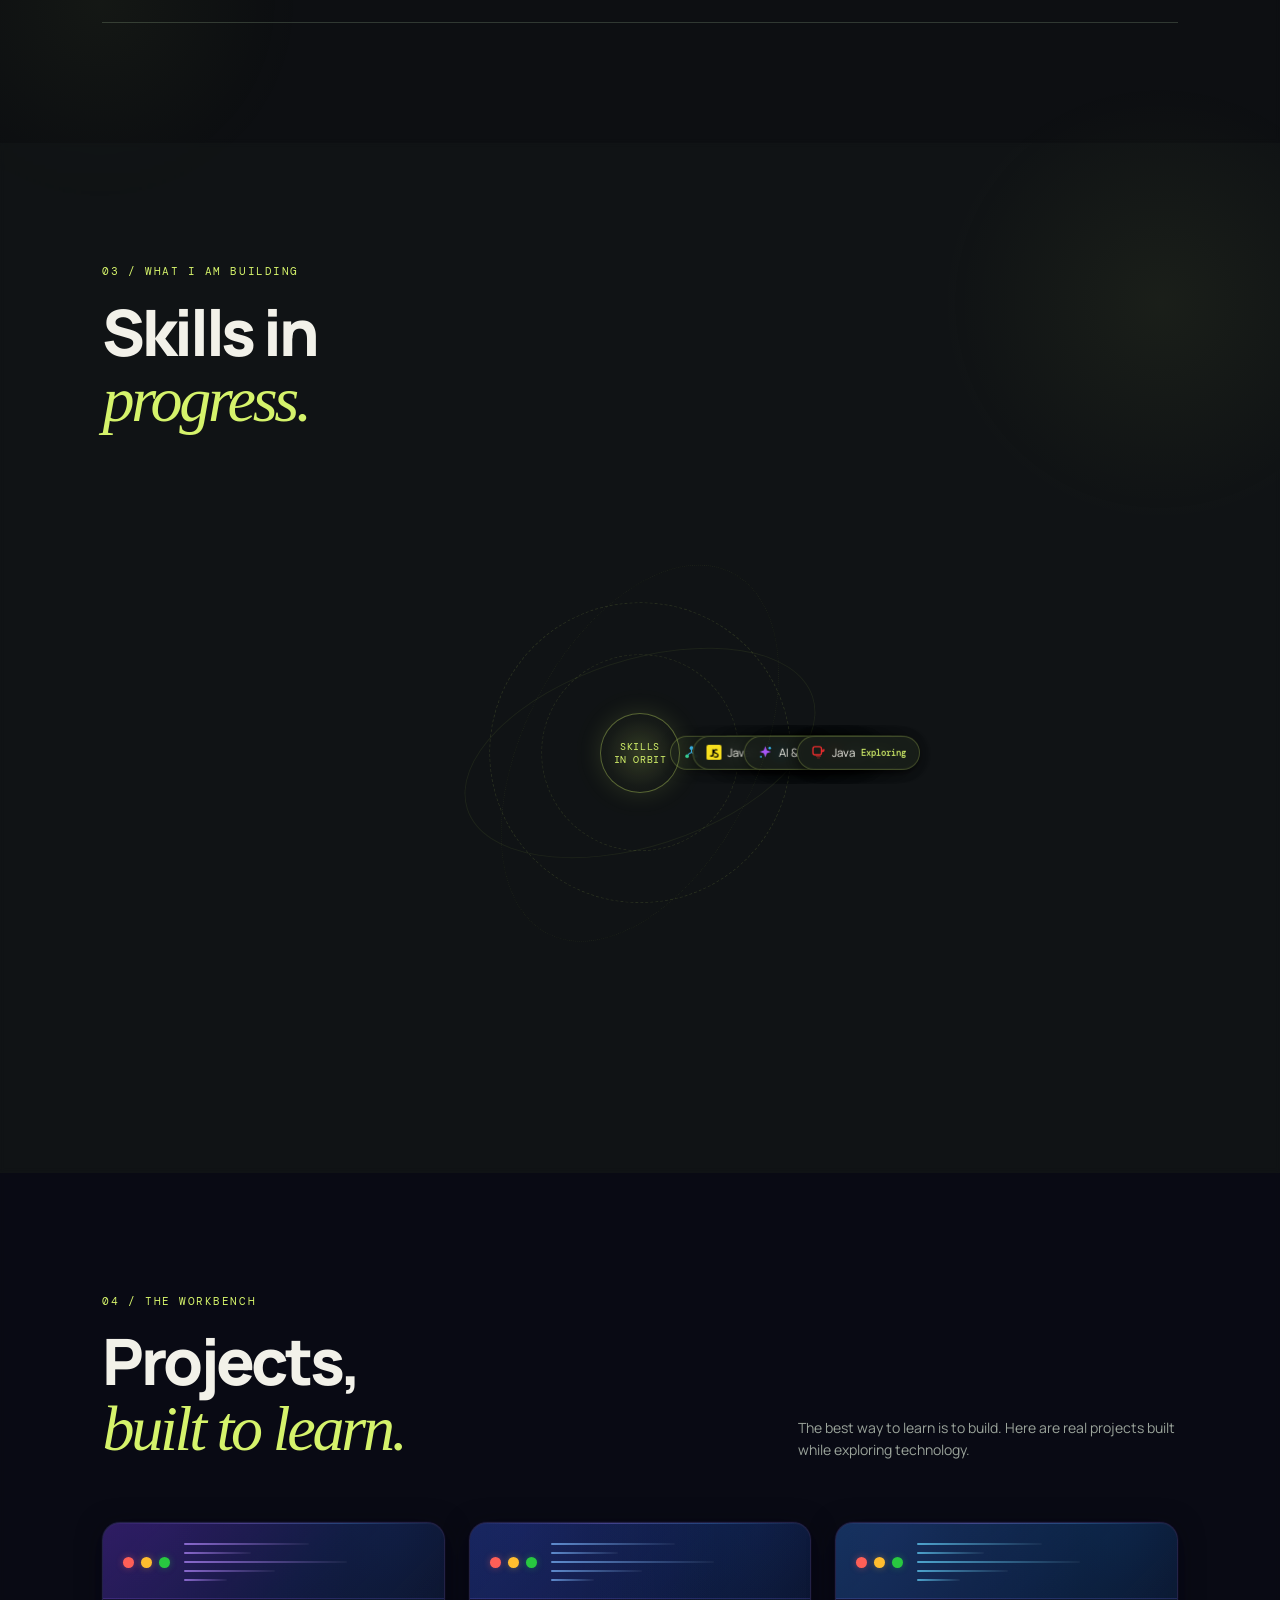
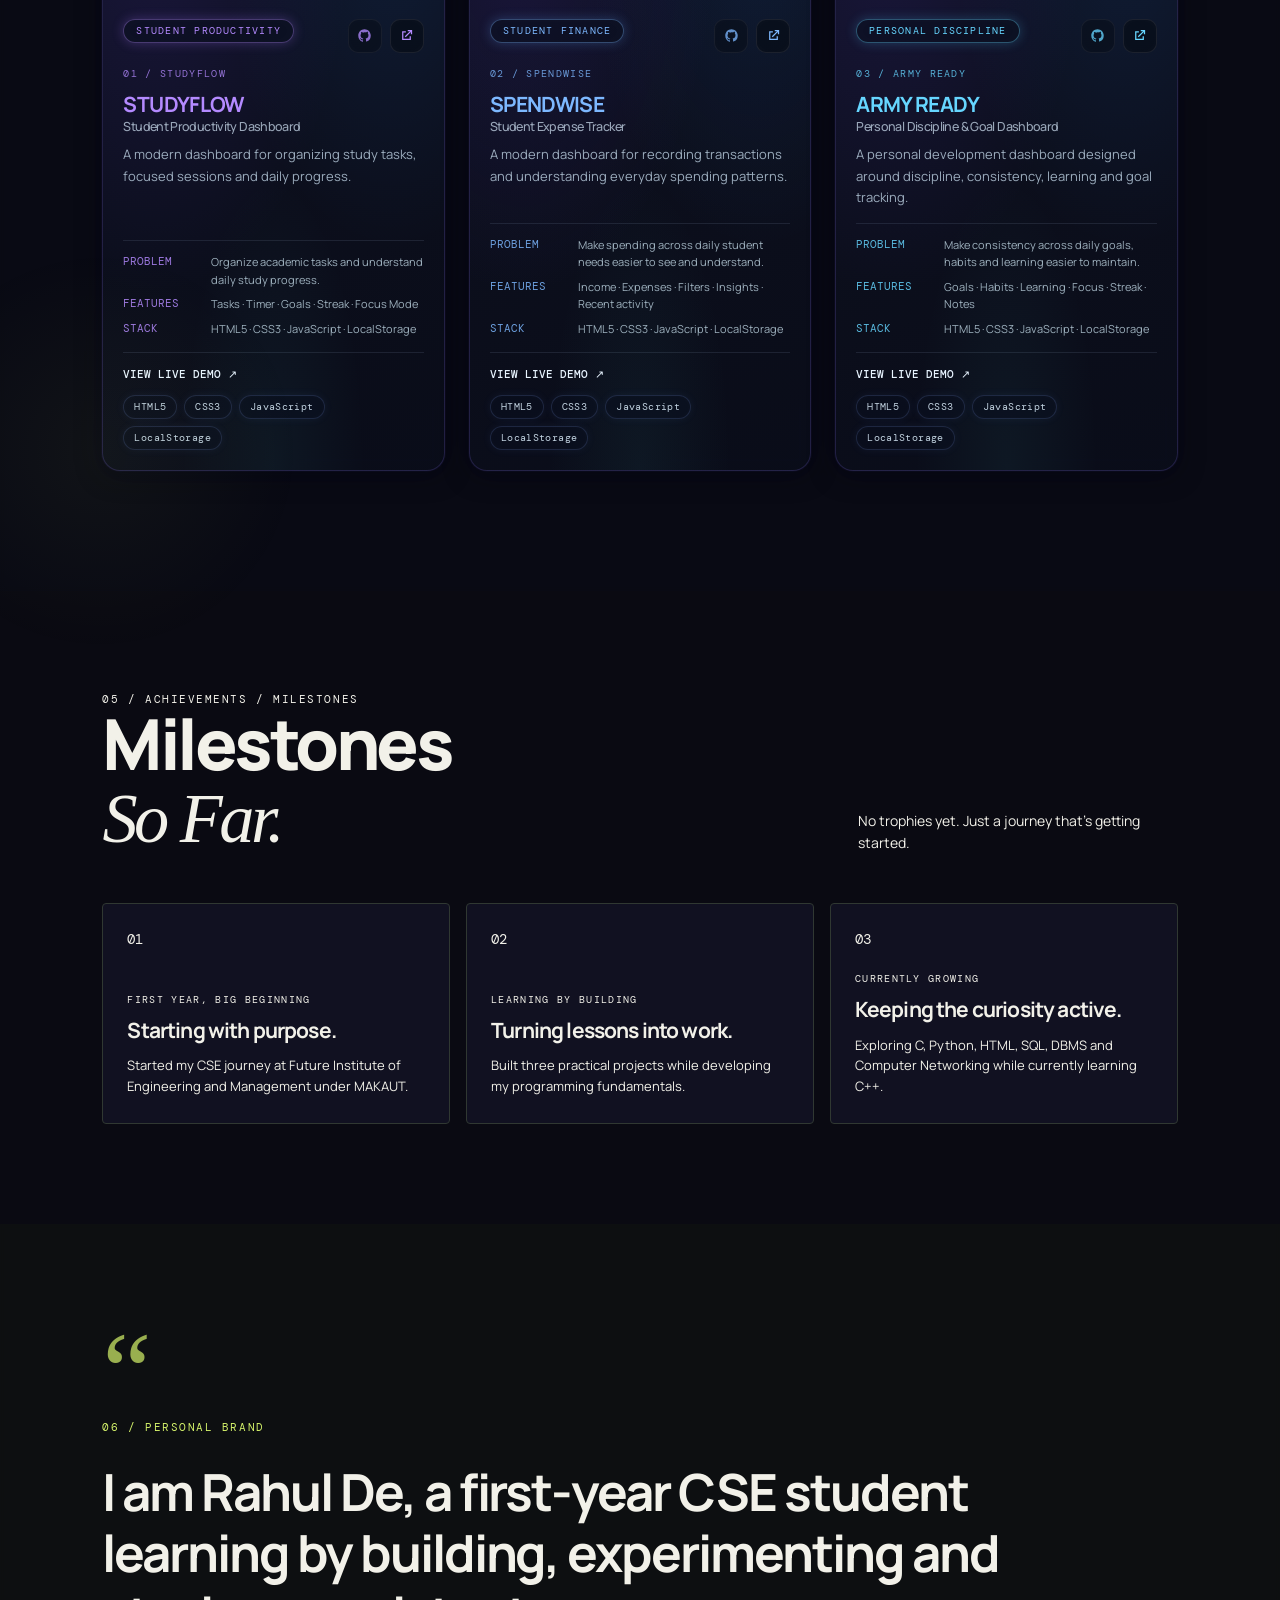
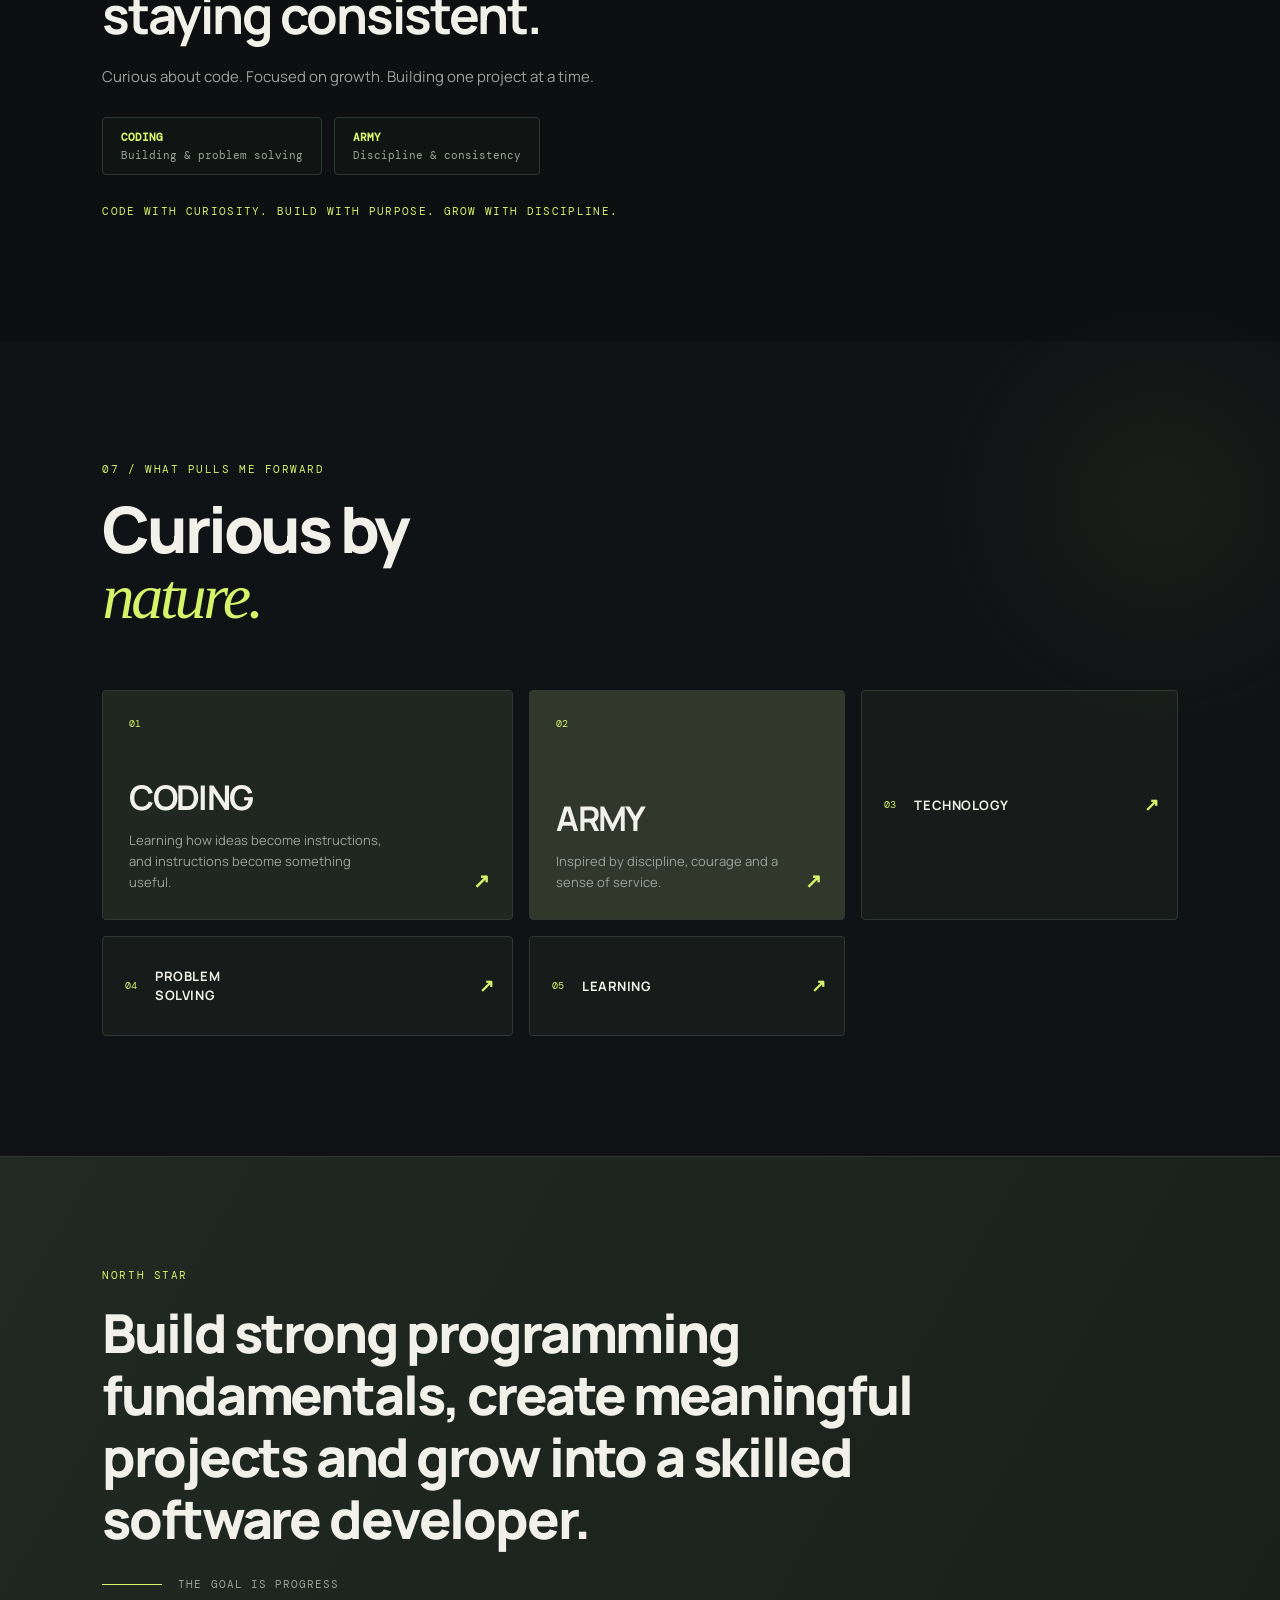
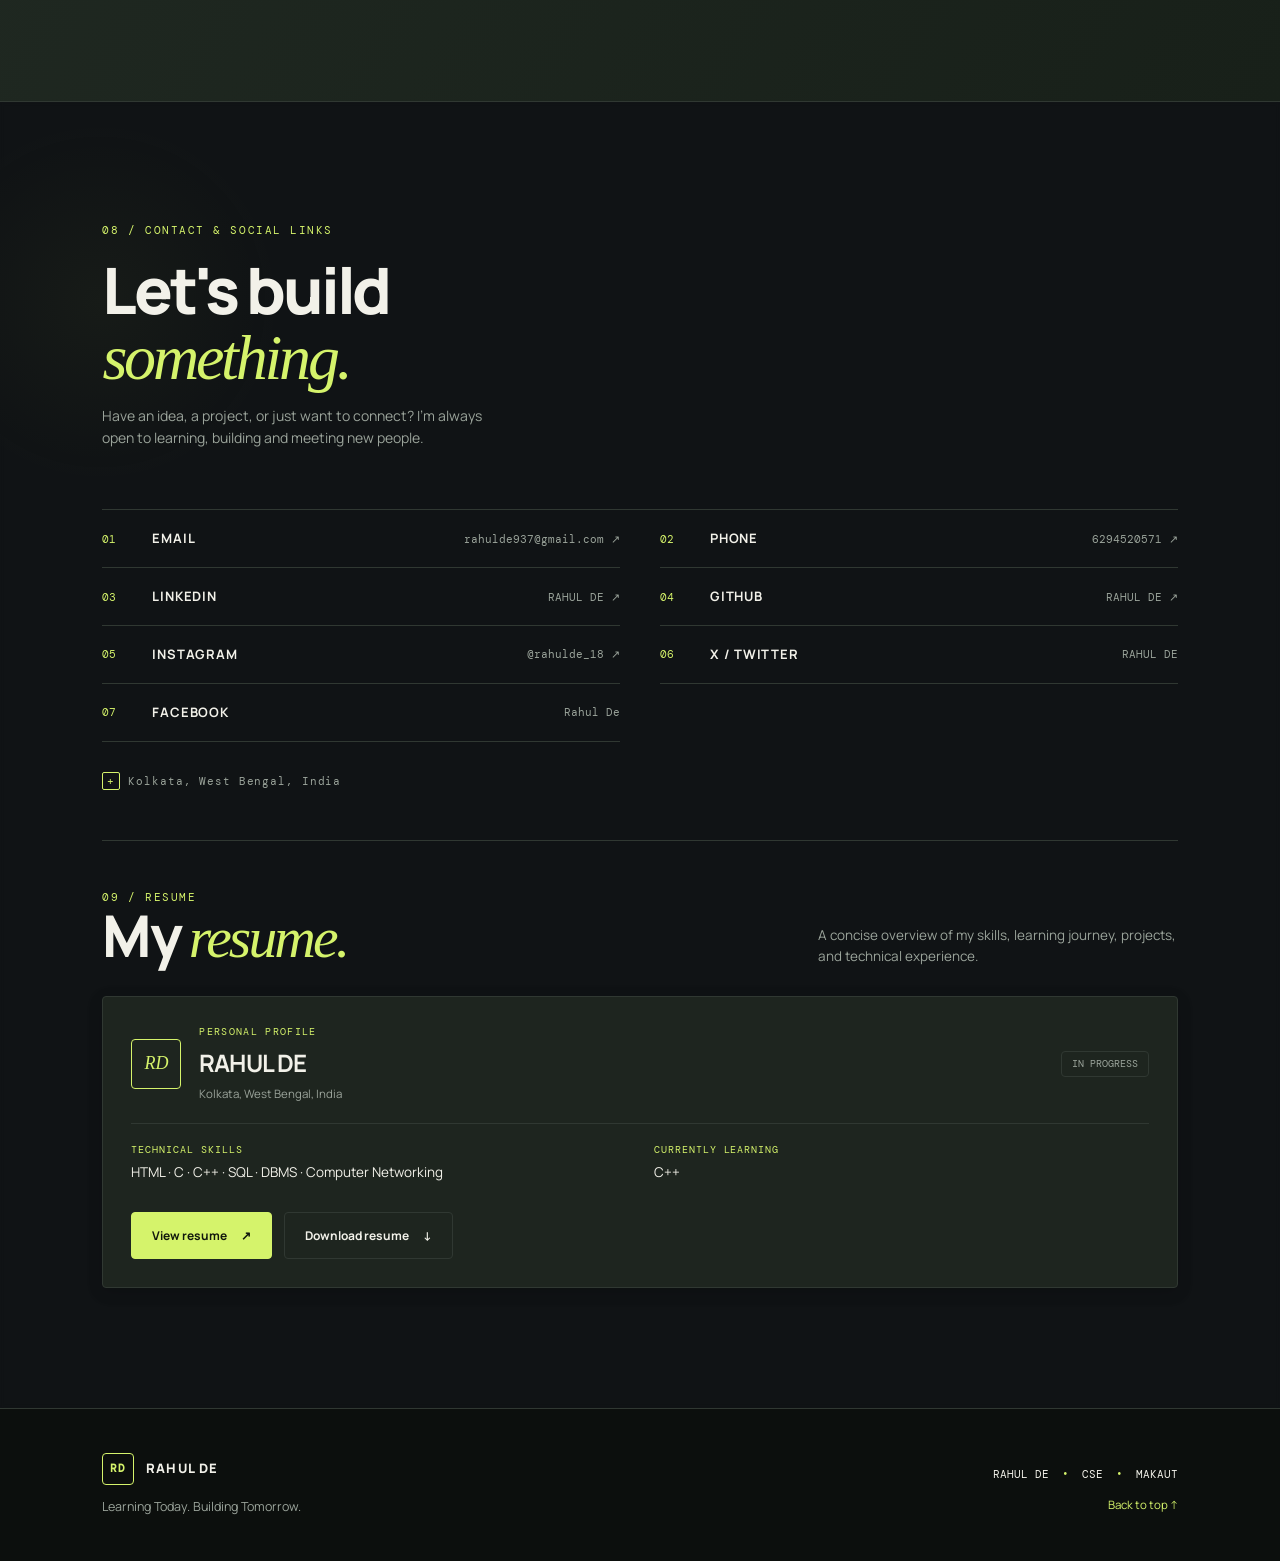
==== commit 28d791e3: "edit" ====
--- a/RAHUL-DE-PORTFOLIO/index.html
+++ b/RAHUL-DE-PORTFOLIO/index.html
@@ -102,6 +102,18 @@
 							Computer Networking · C++</span></p>
 				</div>
 			</div>
+			<div class="about-observation reveal" aria-label="Code observation note">
+				<div class="obs-header">
+					<span class="obs-file">OBSERVATION_001.txt</span>
+				</div>
+				<pre class="obs-code"
+					aria-label="Code observation content"><span class="code-line"><span class="line-no">01</span><span><span class="token keyword">const</span> <span class="token var">curiosity</span> = <span class="token boolean">true</span>;</span></span>
+<span class="code-line"><span class="line-no">02</span><span><span class="token keyword">let</span> <span class="token var">ideas</span> = <span class="token boolean">[]</span>;</span></span>
+<span class="code-line"><span class="line-no">03</span><span><span class="token keyword">while</span> (<span class="token var">learning</span>) {</span></span>
+<span class="code-line"><span class="line-no">04</span><span>    <span class="token var">ideas</span>.push(<span class="token fn">tryAgain()</span>);</span></span>
+<span class="code-line"><span class="line-no">05</span><span>}</span></span>
+<span class="code-line"><span class="line-no">06</span><span><span class="token comment">// always in progress</span></span></span></pre>
+			</div>
 			<div class="education reveal">
 				<div class="education-label">EDUCATION <span>— 01</span></div>
 				<div class="education-main">
@@ -117,19 +129,6 @@
 				</div>
 			</div>
 		</section>
-
-		<div class="about-observation reveal" aria-label="Code observation note">
-			<div class="obs-header">
-				<span class="obs-file">OBSERVATION_001.txt</span>
-			</div>
-			<pre class="obs-code"
-				aria-label="Code observation content"><span class="code-line"><span class="line-no">01</span><span><span class="token keyword">const</span> <span class="token var">curiosity</span> = <span class="token boolean">true</span>;</span></span>
-<span class="code-line"><span class="line-no">02</span><span><span class="token keyword">let</span> <span class="token var">ideas</span> = <span class="token boolean">[]</span>;</span></span>
-<span class="code-line"><span class="line-no">03</span><span><span class="token keyword">while</span> (<span class="token var">learning</span>) {</span></span>
-<span class="code-line"><span class="line-no">04</span><span>    <span class="token var">ideas</span>.push(<span class="token fn">tryAgain()</span>);</span></span>
-<span class="code-line"><span class="line-no">05</span><span>}</span></span>
-<span class="code-line"><span class="line-no">06</span><span><span class="token comment">// always in progress</span></span></span></pre>
-		</div>
 
 		<!-- 03. Journey Section -->
 		<section id="journey" class="section-pad journey-section">
@@ -392,12 +391,13 @@
 							<span class="dot dot-green"></span>
 						</div>
 						<div class="window-lines" aria-hidden="true">
-							<span></span><span></span><span></span>
+							<span class="wl-1"></span><span class="wl-2"></span><span class="wl-3"></span><span
+								class="wl-4"></span><span class="wl-5"></span>
 						</div>
 					</div>
 					<div class="project-info">
 						<div class="project-meta-row">
-							<span class="project-category">FULL STACK</span>
+							<span class="project-category">STUDENT PRODUCTIVITY</span>
 							<div class="project-actions" aria-label="Project actions">
 								<a class="card-icon-button card-icon-button--secondary"
 									href="https://github.com/rahulde2007" target="_blank" rel="noopener noreferrer"
@@ -451,12 +451,13 @@
 							<span class="dot dot-green"></span>
 						</div>
 						<div class="window-lines" aria-hidden="true">
-							<span></span><span></span><span></span>
+							<span class="wl-1"></span><span class="wl-2"></span><span class="wl-3"></span><span
+								class="wl-4"></span><span class="wl-5"></span>
 						</div>
 					</div>
 					<div class="project-info">
 						<div class="project-meta-row">
-							<span class="project-category">AI / ML</span>
+							<span class="project-category">STUDENT FINANCE</span>
 							<div class="project-actions" aria-label="Project actions">
 								<a class="card-icon-button card-icon-button--secondary"
 									href="https://github.com/rahulde2007" target="_blank" rel="noopener noreferrer"
@@ -511,12 +512,13 @@
 							<span class="dot dot-green"></span>
 						</div>
 						<div class="window-lines" aria-hidden="true">
-							<span></span><span></span><span></span>
+							<span class="wl-1"></span><span class="wl-2"></span><span class="wl-3"></span><span
+								class="wl-4"></span><span class="wl-5"></span>
 						</div>
 					</div>
 					<div class="project-info">
 						<div class="project-meta-row">
-							<span class="project-category">ALGORITHM</span>
+							<span class="project-category">PERSONAL DISCIPLINE</span>
 							<div class="project-actions" aria-label="Project actions">
 								<a class="card-icon-button card-icon-button--secondary"
 									href="https://github.com/rahulde2007" target="_blank" rel="noopener noreferrer"
--- a/RAHUL-DE-PORTFOLIO/style.css
+++ b/RAHUL-DE-PORTFOLIO/style.css
@@ -1198,8 +1198,8 @@
 }
 
 .about-observation {
-    width: min(760px, calc(100% - 32px));
-    margin: 0 auto 0;
+    width: min(760px, 100%);
+    margin: 48px auto 0;
     border: 1px solid rgba(124, 188, 255, 0.38);
     border-radius: 14px;
     background: rgba(8, 10, 18, 0.96);
@@ -1282,8 +1282,9 @@
 
 @media (max-width: 620px) {
     .about-observation {
-        width: min(100%, calc(100% - 18px));
-        border-radius: 12px;
+        width: 100%;
+        border-radius: 10px;
+        margin: 32px auto 0;
     }
 
     .obs-header {
@@ -1305,7 +1306,6 @@
     .code-line {
         grid-template-columns: 32px 1fr;
         gap: 8px;
-        min-width: 280px;
     }
 }
 
@@ -1472,13 +1472,14 @@
     margin-left: 2px;
 }
 
-/* --------------------------------------------------------------------------
-   9. Projects Workbench Section
-   -------------------------------------------------------------------------- */
+/* ============================================================
+   PROJECT CARDS — Premium Redesign
+   Dark navy glassmorphism + purple/blue accent system
+   ============================================================ */
 .projects-section {
-    background: rgba(17, 21, 18, 0.5);
-    backdrop-filter: blur(8px);
-    -webkit-backdrop-filter: blur(8px);
+    background: rgba(10, 12, 22, 0.65);
+    backdrop-filter: blur(10px);
+    -webkit-backdrop-filter: blur(10px);
 }
 
 .light-theme .projects-section {
@@ -1496,153 +1497,249 @@
 .projects-grid {
     display: grid;
     grid-template-columns: repeat(3, 1fr);
-    gap: 20px;
-}
-
+    gap: 24px;
+}
+
+/* ── Card shell ── */
 .project-card {
     position: relative;
-    background: linear-gradient(180deg, rgba(12, 16, 23, 0.94), rgba(12, 16, 23, 0.84));
-    border: 1px solid rgba(140, 169, 255, 0.18);
-    border-radius: 22px;
+    background: linear-gradient(160deg,
+        rgba(14, 17, 32, 0.97) 0%,
+        rgba(10, 13, 26, 0.95) 100%);
+    border: 1px solid rgba(120, 100, 220, 0.22);
+    border-radius: 18px;
     overflow: hidden;
     display: flex;
     flex-direction: column;
     cursor: pointer;
-    transition: transform 0.28s ease, border-color 0.28s ease, box-shadow 0.28s ease, filter 0.28s ease;
-    box-shadow: 0 18px 34px rgba(2, 6, 18, 0.48), inset 0 1px 0 rgba(255, 255, 255, 0.04);
+    transition:
+        transform 0.3s cubic-bezier(0.22, 0.61, 0.36, 1),
+        border-color 0.3s ease,
+        box-shadow 0.3s ease;
+    box-shadow:
+        0 4px 24px rgba(2, 4, 18, 0.55),
+        0 0 0 1px rgba(90, 70, 180, 0.08),
+        inset 0 1px 0 rgba(255, 255, 255, 0.04);
     isolation: isolate;
+    backdrop-filter: blur(6px);
+    -webkit-backdrop-filter: blur(6px);
 }
 
 .project-card:focus-visible {
-    outline: 2px solid rgba(117, 218, 255, 0.75);
+    outline: 2px solid rgba(130, 200, 255, 0.75);
     outline-offset: 3px;
 }
 
+/* Subtle inner gradient sheen */
 .project-card::before {
     content: '';
     position: absolute;
     inset: 0;
-    background: radial-gradient(circle at 10% 10%, rgba(20, 186, 255, 0.12), transparent 34%),
-        radial-gradient(circle at 80% 0%, rgba(147, 51, 234, 0.12), transparent 30%),
-        radial-gradient(circle at 50% 100%, rgba(45, 212, 191, 0.08), transparent 32%);
+    background:
+        radial-gradient(ellipse at 15% 0%, rgba(100, 60, 230, 0.14), transparent 48%),
+        radial-gradient(ellipse at 85% 0%, rgba(40, 140, 255, 0.10), transparent 42%),
+        radial-gradient(ellipse at 50% 100%, rgba(80, 200, 200, 0.06), transparent 38%);
     pointer-events: none;
     z-index: 0;
-}
-
-.project-card:hover {
-    border-color: rgba(117, 218, 255, 0.5);
-    transform: translateY(-7px);
-    box-shadow: 0 24px 42px rgba(12, 26, 43, 0.56), 0 0 0 1px rgba(117, 218, 255, 0.18), inset 0 1px 0 rgba(255, 255, 255, 0.05);
-}
-
+    transition: opacity 0.3s ease;
+}
+
+/* ── Hover state ── */
+@media (hover: hover) {
+    .project-card:hover {
+        transform: translateY(-8px);
+        border-color: rgba(140, 110, 255, 0.52);
+        box-shadow:
+            0 20px 48px rgba(8, 12, 36, 0.65),
+            0 0 0 1px rgba(140, 110, 255, 0.22),
+            0 0 32px rgba(110, 70, 220, 0.18),
+            inset 0 1px 0 rgba(255, 255, 255, 0.06);
+    }
+
+    .project-card:hover::before {
+        opacity: 1.4;
+    }
+
+    .project-card:hover .project-window-header {
+        background: linear-gradient(135deg,
+            rgba(80, 50, 160, 0.55) 0%,
+            rgba(20, 50, 110, 0.45) 60%,
+            rgba(10, 30, 70, 0.38) 100%);
+    }
+
+    .project-card:hover .project-window-header .window-lines {
+        opacity: 1;
+    }
+}
+
+@media (prefers-reduced-motion: reduce) {
+    .project-card {
+        transition: border-color 0.3s ease, box-shadow 0.3s ease;
+    }
+
+    .project-card:hover {
+        transform: none;
+    }
+}
+
+/* Per-card colour variables */
 .project-card--studyflow {
-    --card-accent: #b486ff;
-    --card-accent-strong: #ffb38a;
-    --card-glow: rgba(180, 134, 255, 0.24);
-    --card-sheen: linear-gradient(135deg, rgba(99, 59, 160, 0.26), rgba(17, 24, 38, 0.12));
+    --card-accent: #b48aff;
+    --card-accent-strong: #d4b0ff;
+    --card-glow: rgba(170, 120, 255, 0.28);
+    --card-hdr: linear-gradient(135deg,
+        rgba(70, 35, 145, 0.50) 0%,
+        rgba(20, 35, 100, 0.40) 60%,
+        rgba(10, 20, 60, 0.35) 100%);
 }
 
 .project-card--spendwise {
-    --card-accent: #a78bfa;
-    --card-accent-strong: #c4b5fd;
-    --card-glow: rgba(167, 139, 250, 0.2);
-    --card-sheen: linear-gradient(135deg, rgba(87, 61, 149, 0.22), rgba(17, 24, 38, 0.12));
+    --card-accent: #7db8ff;
+    --card-accent-strong: #a8d0ff;
+    --card-glow: rgba(100, 170, 255, 0.25);
+    --card-hdr: linear-gradient(135deg,
+        rgba(25, 55, 140, 0.50) 0%,
+        rgba(15, 40, 110, 0.42) 60%,
+        rgba(8, 20, 65, 0.36) 100%);
 }
 
 .project-card--army {
     --card-accent: #66d6ff;
-    --card-accent-strong: #8ad8ff;
-    --card-glow: rgba(102, 214, 255, 0.22);
-    --card-sheen: linear-gradient(135deg, rgba(38, 103, 148, 0.2), rgba(17, 24, 38, 0.12));
-}
-
+    --card-accent-strong: #9de8ff;
+    --card-glow: rgba(80, 200, 255, 0.24);
+    --card-hdr: linear-gradient(135deg,
+        rgba(20, 80, 140, 0.48) 0%,
+        rgba(10, 55, 110, 0.40) 60%,
+        rgba(5, 28, 65, 0.35) 100%);
+}
+
+/* ── Browser-window header ── */
 .project-window-header {
     position: relative;
     z-index: 1;
     display: flex;
     align-items: center;
-    gap: 18px;
-    min-height: 72px;
-    padding: 18px 18px 12px;
-    background: var(--card-sheen);
-    border-bottom: 1px solid rgba(137, 170, 255, 0.14);
-}
-
+    gap: 14px;
+    min-height: 76px;
+    padding: 18px 20px 14px;
+    background: var(--card-hdr);
+    border-bottom: 1px solid rgba(130, 100, 230, 0.18);
+    transition: background 0.3s ease;
+    overflow: hidden;
+}
+
+/* Subtle top-edge highlight */
+.project-window-header::before {
+    content: '';
+    position: absolute;
+    top: 0;
+    left: 0;
+    right: 0;
+    height: 1px;
+    background: linear-gradient(90deg,
+        transparent,
+        rgba(160, 130, 255, 0.3) 40%,
+        rgba(80, 160, 255, 0.25) 70%,
+        transparent);
+    pointer-events: none;
+}
+
+/* Traffic-light dots */
 .browser-dots {
+    display: flex;
+    align-items: center;
+    gap: 7px;
+    flex-shrink: 0;
+}
+
+.dot {
+    width: 11px;
+    height: 11px;
+    border-radius: 50%;
+    display: inline-block;
+    box-shadow: 0 0 7px rgba(255, 255, 255, 0.25);
+}
+
+.dot-red    { background: #ff5f57; box-shadow: 0 0 7px rgba(255,95,87,0.4); }
+.dot-yellow { background: #ffbd2f; box-shadow: 0 0 7px rgba(255,189,47,0.35); }
+.dot-green  { background: #28c840; box-shadow: 0 0 7px rgba(40,200,64,0.35); }
+
+/* Skeleton code lines */
+.window-lines {
+    display: flex;
+    flex-direction: column;
+    justify-content: center;
+    flex: 1;
+    gap: 7px;
+    opacity: 0.7;
+    transition: opacity 0.3s ease;
+    min-width: 0;
+}
+
+.window-lines span,
+.window-lines .wl-1,
+.window-lines .wl-2,
+.window-lines .wl-3,
+.window-lines .wl-4,
+.window-lines .wl-5 {
+    display: block;
+    height: 2px;
+    border-radius: 999px;
+    background: linear-gradient(90deg,
+        var(--card-accent, rgba(130,100,255,0.6)),
+        rgba(255,255,255,0.05));
+}
+
+.window-lines .wl-1 { width: 52%; }
+.window-lines .wl-2 { width: 28%; }
+.window-lines .wl-3 { width: 68%; }
+.window-lines .wl-4 { width: 38%; }
+.window-lines .wl-5 { width: 18%; }
+
+/* ── Project content area ── */
+.project-info {
+    position: relative;
+    z-index: 1;
+    padding: 20px 20px 20px;
+    display: flex;
+    flex-direction: column;
+    flex: 1;
+}
+
+.project-meta-row {
+    display: flex;
+    align-items: flex-start;
+    justify-content: space-between;
+    gap: 10px;
+    margin-bottom: 14px;
+    flex-wrap: wrap;
+}
+
+/* Category badge — pill shaped */
+.project-category {
+    display: inline-flex;
+    align-items: center;
+    justify-content: center;
+    padding: 5px 12px;
+    border: 1px solid rgba(var(--card-accent-rgb, 130, 100, 220), 0.28);
+    border-radius: 999px;
+    font: 9.5px var(--mono);
+    letter-spacing: 0.13em;
+    text-transform: uppercase;
+    color: var(--card-accent);
+    background: rgba(9, 14, 28, 0.55);
+    box-shadow:
+        inset 0 0 16px rgba(255,255,255,0.02),
+        0 0 12px var(--card-glow);
+    white-space: nowrap;
+    border-color: color-mix(in srgb, var(--card-accent) 35%, transparent);
+}
+
+.project-actions {
     display: flex;
     align-items: center;
     gap: 8px;
     flex-shrink: 0;
-}
-
-.dot {
-    width: 10px;
-    height: 10px;
-    border-radius: 50%;
-    display: inline-block;
-    box-shadow: 0 0 8px rgba(255, 255, 255, 0.3);
-}
-
-.dot-red { background: #ff5f57; }
-.dot-yellow { background: #ffbd2f; }
-.dot-green { background: #28c840; }
-
-.window-lines {
-    display: flex;
-    align-items: center;
-    flex: 1;
-    gap: 8px;
-    opacity: 0.8;
-}
-
-.window-lines span {
-    display: block;
-    height: 2px;
-    border-radius: 999px;
-    background: linear-gradient(90deg, rgba(255,255,255,0.08), var(--card-accent), rgba(255,255,255,0.08));
-}
-
-.window-lines span:nth-child(1) { width: 30%; }
-.window-lines span:nth-child(2) { width: 18%; }
-.window-lines span:nth-child(3) { width: 42%; }
-
-.project-info {
-    position: relative;
-    z-index: 1;
-    padding: 20px 18px 18px;
-    display: flex;
-    flex-direction: column;
-    flex: 1;
-}
-
-.project-meta-row {
-    display: flex;
-    align-items: flex-start;
-    justify-content: space-between;
-    gap: 12px;
-    margin-bottom: 12px;
-}
-
-.project-category {
-    display: inline-flex;
-    align-items: center;
-    justify-content: center;
-    padding: 7px 10px;
-    border: 1px solid rgba(255,255,255,0.14);
-    border-radius: 999px;
-    font: 10px var(--mono);
-    letter-spacing: 0.12em;
-    text-transform: uppercase;
-    color: var(--card-accent);
-    background: rgba(9, 16, 24, 0.45);
-    box-shadow: inset 0 0 18px rgba(255,255,255,0.02), 0 0 18px var(--card-glow);
-}
-
-.project-actions {
-    display: flex;
-    align-items: center;
-    gap: 8px;
-    margin-left: auto;
 }
 
 .card-icon-button {
@@ -1652,16 +1749,16 @@
     height: 34px;
     border-radius: 10px;
     border: 1px solid rgba(255,255,255,0.08);
-    background: rgba(7, 11, 17, 0.58);
+    background: rgba(7, 11, 20, 0.65);
     color: var(--card-accent);
-    box-shadow: inset 0 0 12px rgba(255,255,255,0.02);
-    transition: transform 0.2s ease, border-color 0.2s ease, box-shadow 0.2s ease, opacity 0.2s ease;
+    box-shadow: inset 0 0 10px rgba(255,255,255,0.02);
+    transition: transform 0.2s ease, border-color 0.2s ease, box-shadow 0.2s ease;
 }
 
 .card-icon-button:hover {
     transform: translateY(-2px);
-    border-color: rgba(255,255,255,0.18);
-    box-shadow: 0 0 18px var(--card-glow);
+    border-color: rgba(255,255,255,0.20);
+    box-shadow: 0 0 16px var(--card-glow);
 }
 
 .card-icon-button--secondary {
@@ -1678,12 +1775,13 @@
     font-size: 9.5px;
     margin-bottom: 8px;
     color: var(--card-accent);
+    opacity: 0.8;
 }
 
 .project-info h3 {
     font-size: 21px;
     line-height: 1.15;
-    margin: 4px 0 12px;
+    margin: 2px 0 10px;
     letter-spacing: -0.03em;
     color: #eef7ff;
 }
@@ -1698,47 +1796,47 @@
 .project-title-link:hover,
 .project-title-link:focus-visible {
     color: var(--card-accent-strong);
-    text-decoration: none;
 }
 
 .project-info h3 span {
     display: block;
+    font-size: 12.5px;
+    color: rgba(200, 218, 235, 0.75);
+    font-weight: 500;
+    margin-top: 4px;
+}
+
+.project-info > p:not(.mono) {
+    color: rgba(195, 215, 232, 0.78);
     font-size: 13px;
-    color: rgba(206, 221, 232, 0.82);
-    font-weight: 500;
-    margin-top: 5px;
-}
-
-.project-info>p:not(.mono) {
-    color: rgba(201, 217, 232, 0.8);
-    font-size: 13px;
-    line-height: 1.6;
-    margin-bottom: 16px;
+    line-height: 1.65;
+    margin-bottom: 14px;
 }
 
 .project-info dl {
-    border-top: 1px solid rgba(183, 202, 219, 0.14);
-    padding-top: 14px;
-    margin: auto 0 16px;
+    border-top: 1px solid rgba(160, 185, 220, 0.12);
+    padding-top: 12px;
+    margin: auto 0 14px;
     display: grid;
-    grid-template-columns: 80px 1fr;
-    gap: 8px 12px;
+    grid-template-columns: 78px 1fr;
+    gap: 7px 10px;
     font-size: 11px;
 }
 
 .project-info dt {
     color: var(--card-accent);
     font-family: var(--mono);
+    opacity: 0.85;
 }
 
 .project-info dd {
     margin: 0;
-    color: rgba(203, 226, 234, 0.8);
+    color: rgba(198, 222, 235, 0.78);
 }
 
 .project-links {
-    border-top: 1px solid rgba(183, 202, 219, 0.14);
-    padding-top: 16px;
+    border-top: 1px solid rgba(160, 185, 220, 0.12);
+    padding-top: 14px;
     display: flex;
     gap: 18px;
     font: 11px var(--mono);
@@ -1747,7 +1845,7 @@
 
 .project-links a,
 .project-link {
-    color: #edf9ff;
+    color: #e8f4ff;
     transition: color 0.2s ease, transform 0.2s ease;
 }
 
@@ -1759,24 +1857,36 @@
     transform: translateX(2px);
 }
 
+/* Technology tags */
 .tech-tags {
     display: flex;
     flex-wrap: wrap;
-    gap: 8px;
-    margin-top: 16px;
+    gap: 7px;
+    margin-top: 14px;
 }
 
 .tech-tags span {
     display: inline-flex;
     align-items: center;
-    padding: 6px 10px;
+    padding: 5px 10px;
     border-radius: 999px;
-    border: 1px solid rgba(176, 200, 255, 0.18);
-    background: rgba(13, 20, 31, 0.48);
-    color: rgba(227, 240, 248, 0.92);
-    font: 10px var(--mono);
+    border: 1px solid rgba(140, 170, 255, 0.16);
+    background: rgba(10, 15, 32, 0.55);
+    color: rgba(220, 238, 252, 0.88);
+    font: 9.5px var(--mono);
     letter-spacing: 0.04em;
-    box-shadow: inset 0 0 10px rgba(255,255,255,0.02), 0 0 12px rgba(122, 169, 255, 0.08);
+    box-shadow:
+        inset 0 0 8px rgba(255,255,255,0.02),
+        0 0 10px rgba(110, 150, 255, 0.07);
+    transition: border-color 0.2s ease, box-shadow 0.2s ease, color 0.2s ease;
+}
+
+.tech-tags span:hover {
+    border-color: color-mix(in srgb, var(--card-accent) 50%, transparent);
+    box-shadow:
+        inset 0 0 8px rgba(255,255,255,0.03),
+        0 0 14px var(--card-glow);
+    color: var(--card-accent);
 }
 
 /* --------------------------------------------------------------------------
@@ -2410,7 +2520,7 @@
 
     .projects-grid {
         grid-template-columns: 1fr;
-        gap: 20px;
+        gap: 18px;
     }
 
     .milestone-list {
@@ -2728,6 +2838,44 @@
     .skill {
         min-height: auto;
         padding: 18px 20px;
+    }
+
+    /* --- Project card mobile adjustments --- */
+    .project-card {
+        border-radius: 14px;
+    }
+
+    .project-window-header {
+        min-height: 62px;
+        padding: 14px 16px 10px;
+        gap: 12px;
+    }
+
+    .window-lines {
+        gap: 5px;
+    }
+
+    .project-info {
+        padding: 16px 16px 16px;
+    }
+
+    .project-category {
+        font-size: 8.5px;
+        padding: 4px 10px;
+        letter-spacing: 0.1em;
+    }
+
+    .project-info h3 {
+        font-size: 19px;
+    }
+
+    .tech-tags {
+        gap: 6px;
+    }
+
+    .tech-tags span {
+        font-size: 9px;
+        padding: 4px 9px;
     }
 
     .milestones-heading h2 {
